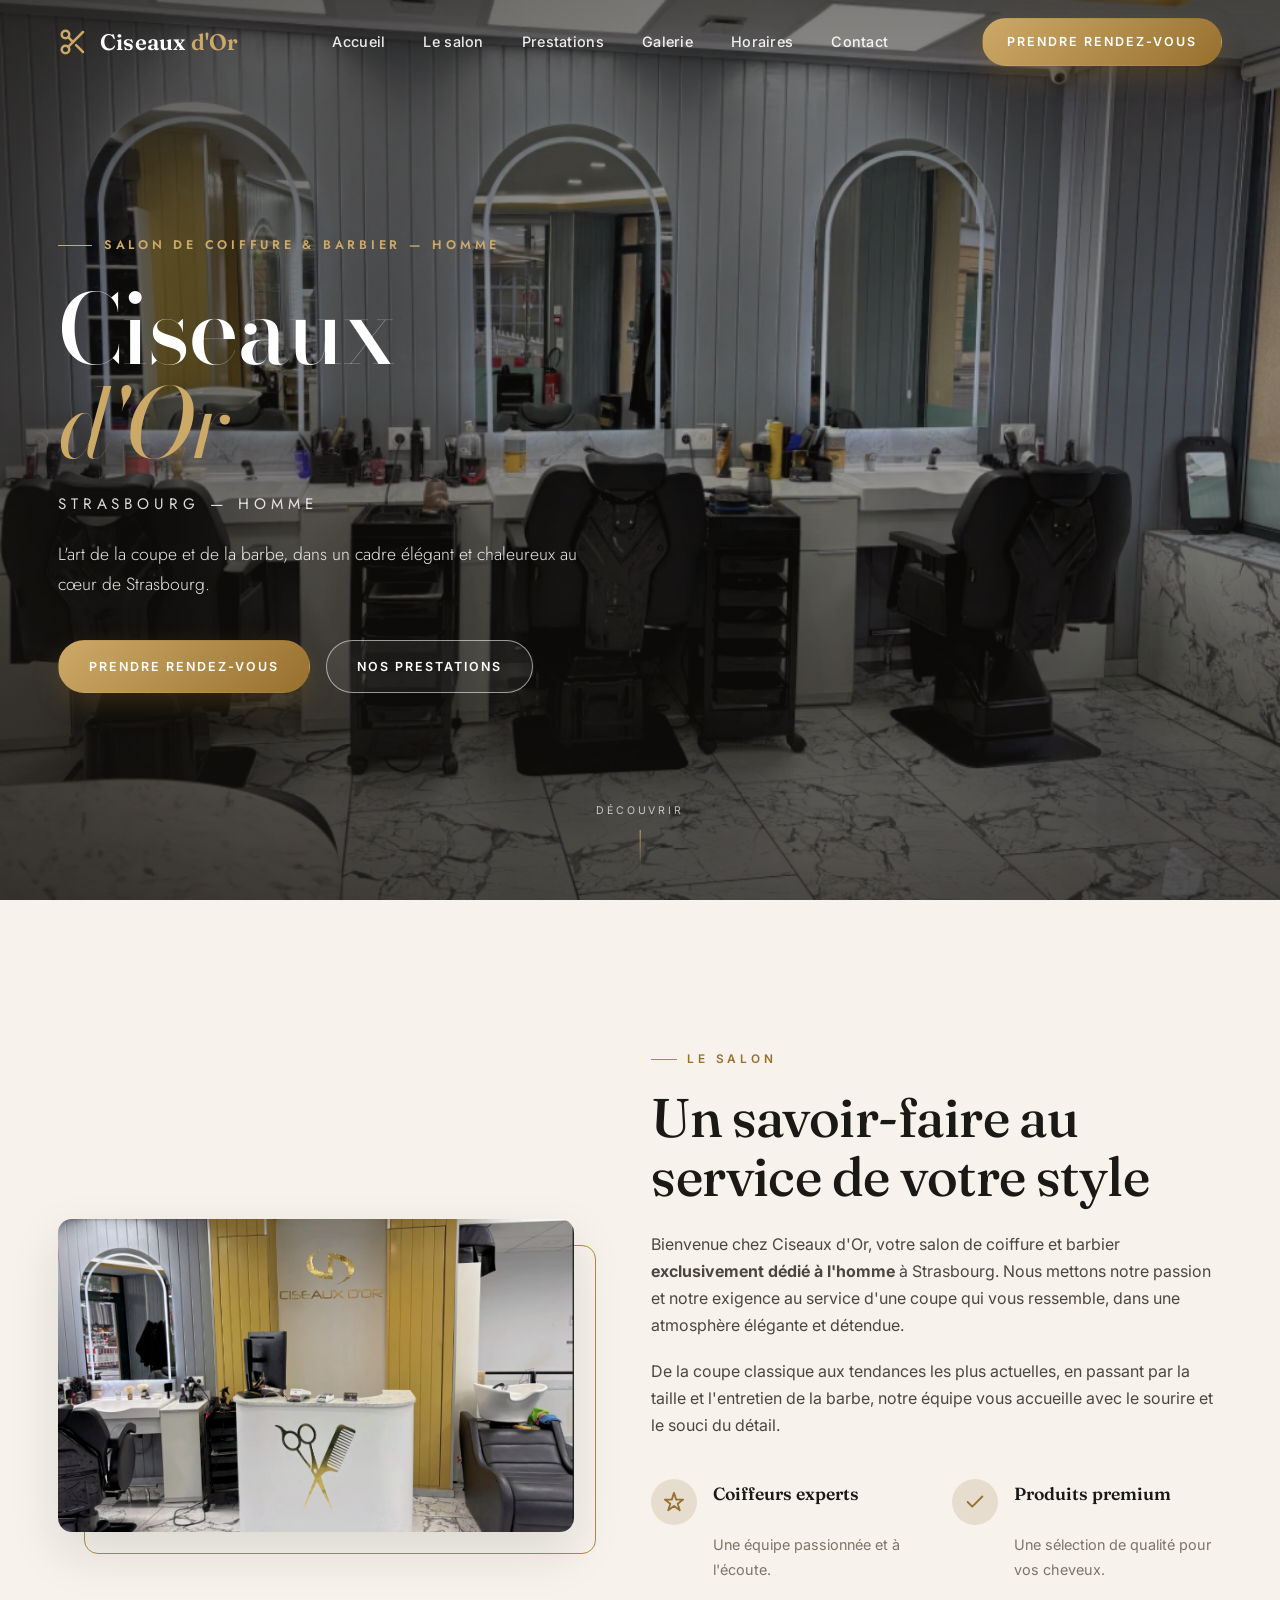
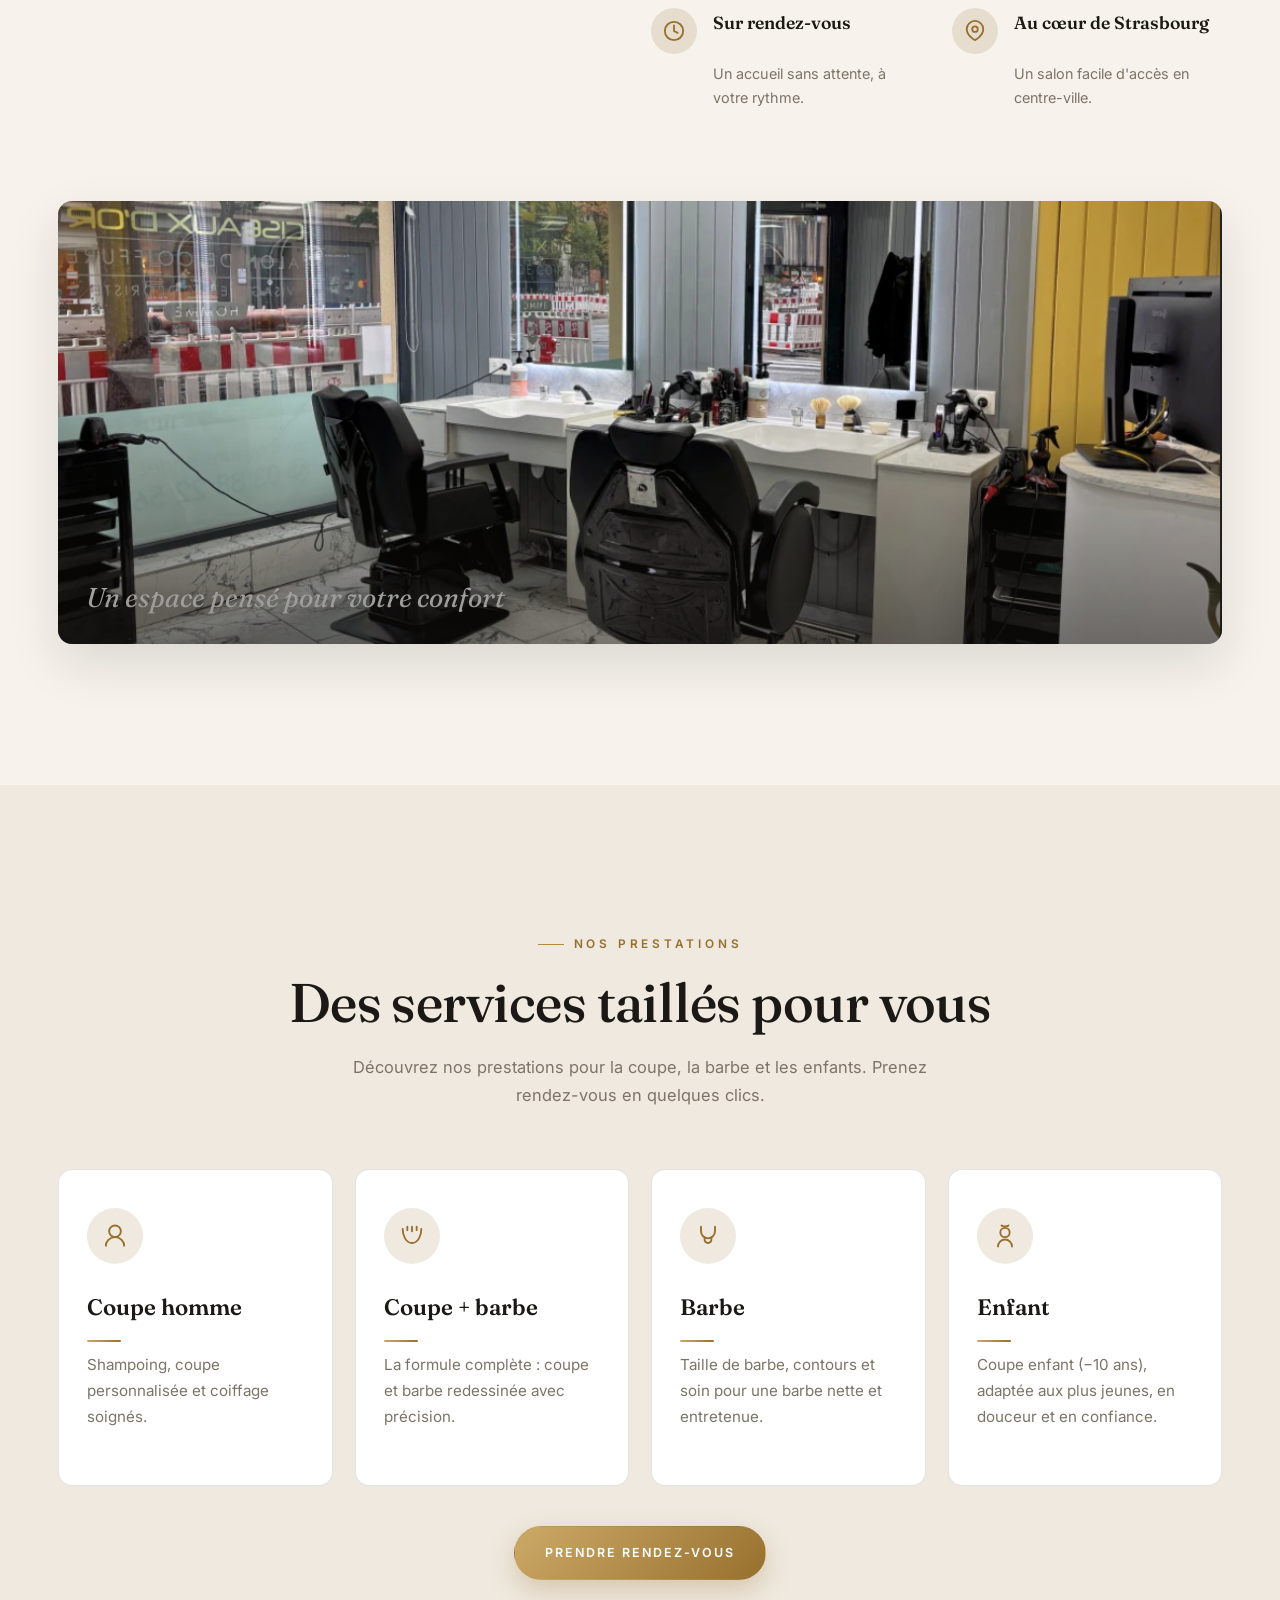
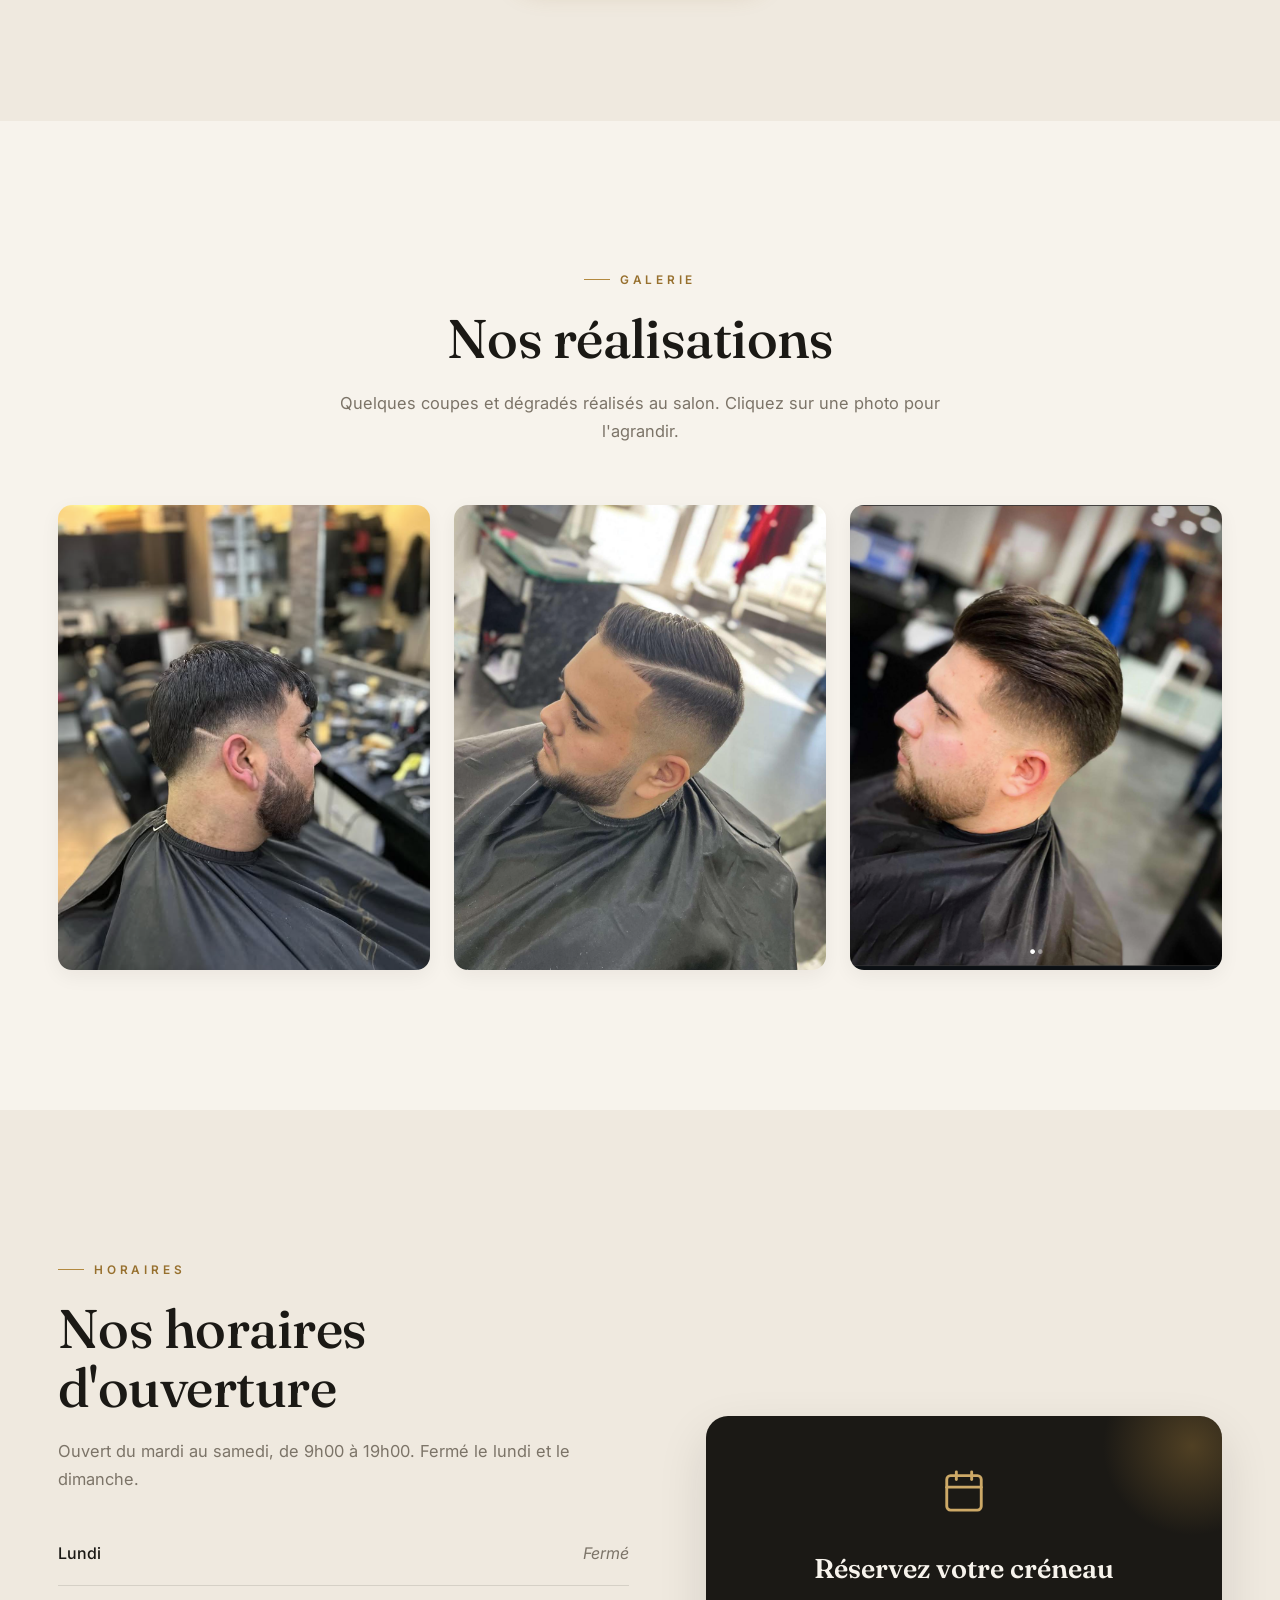
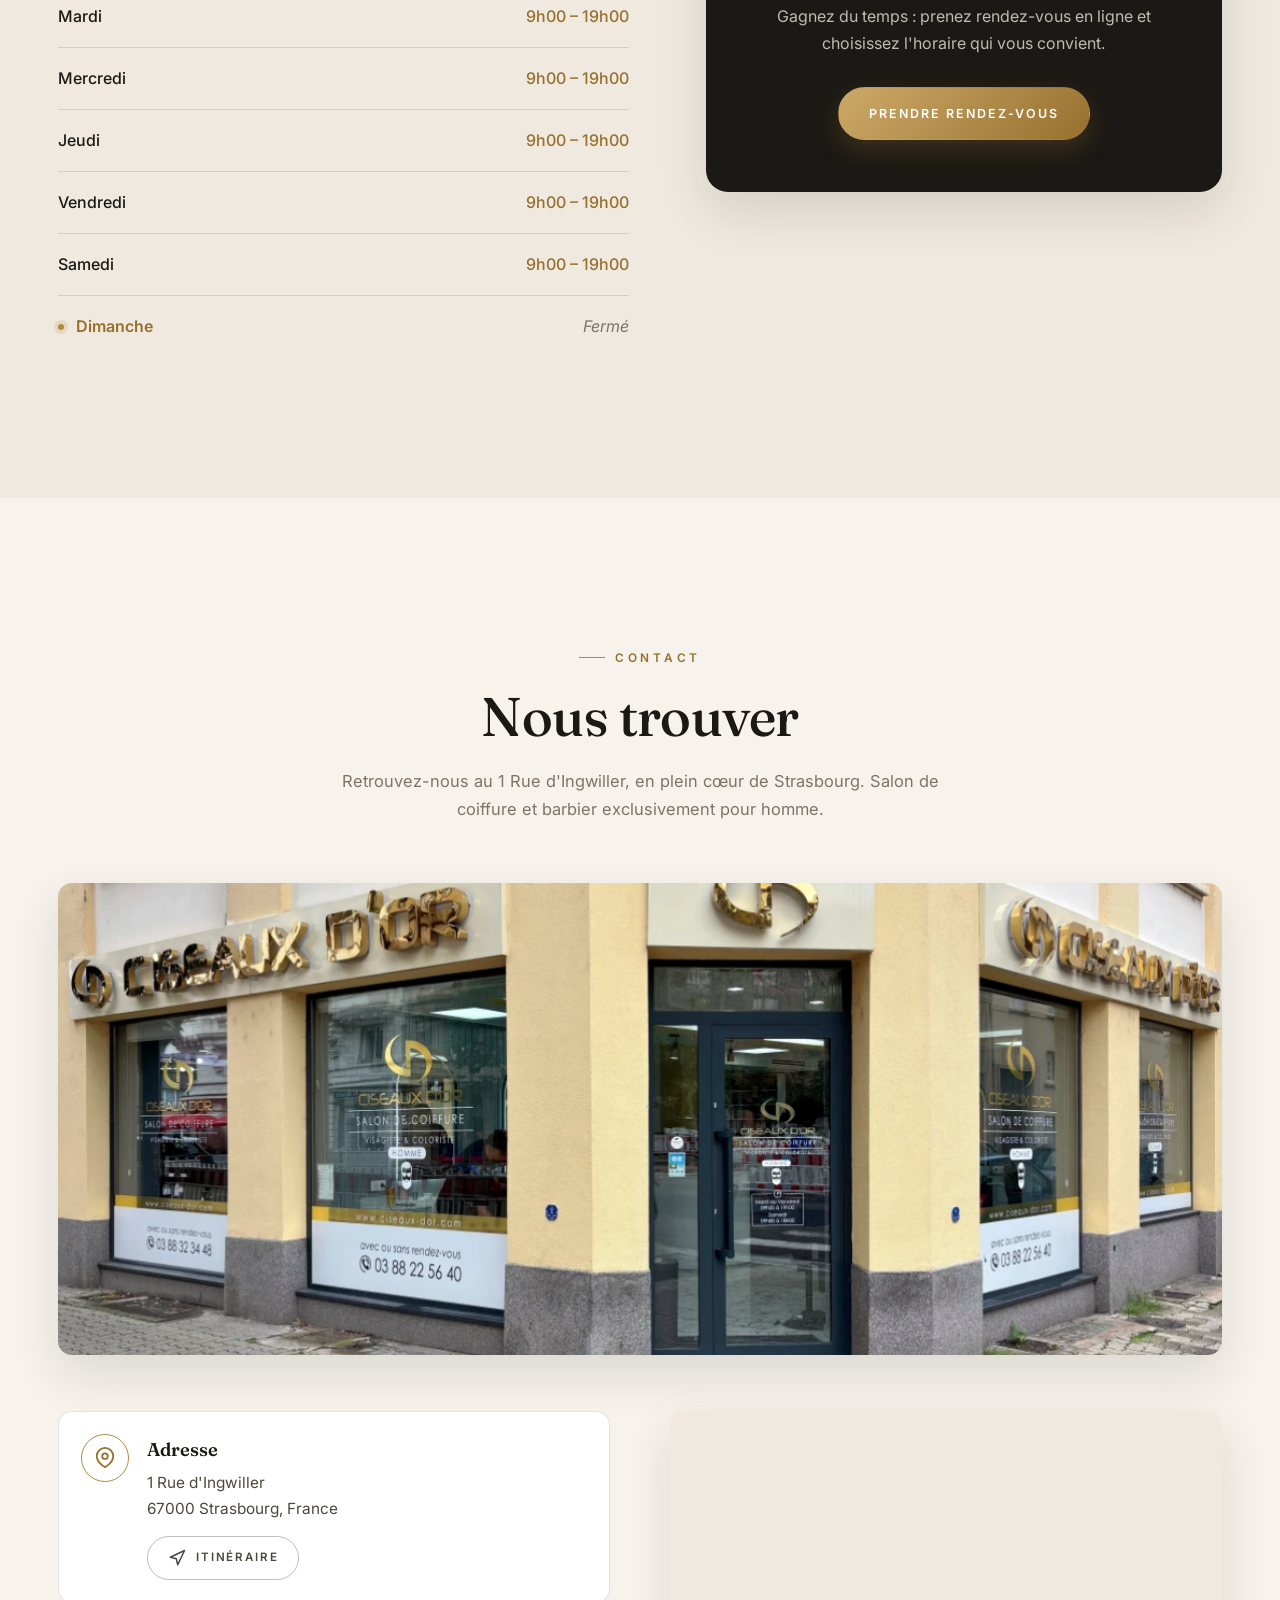
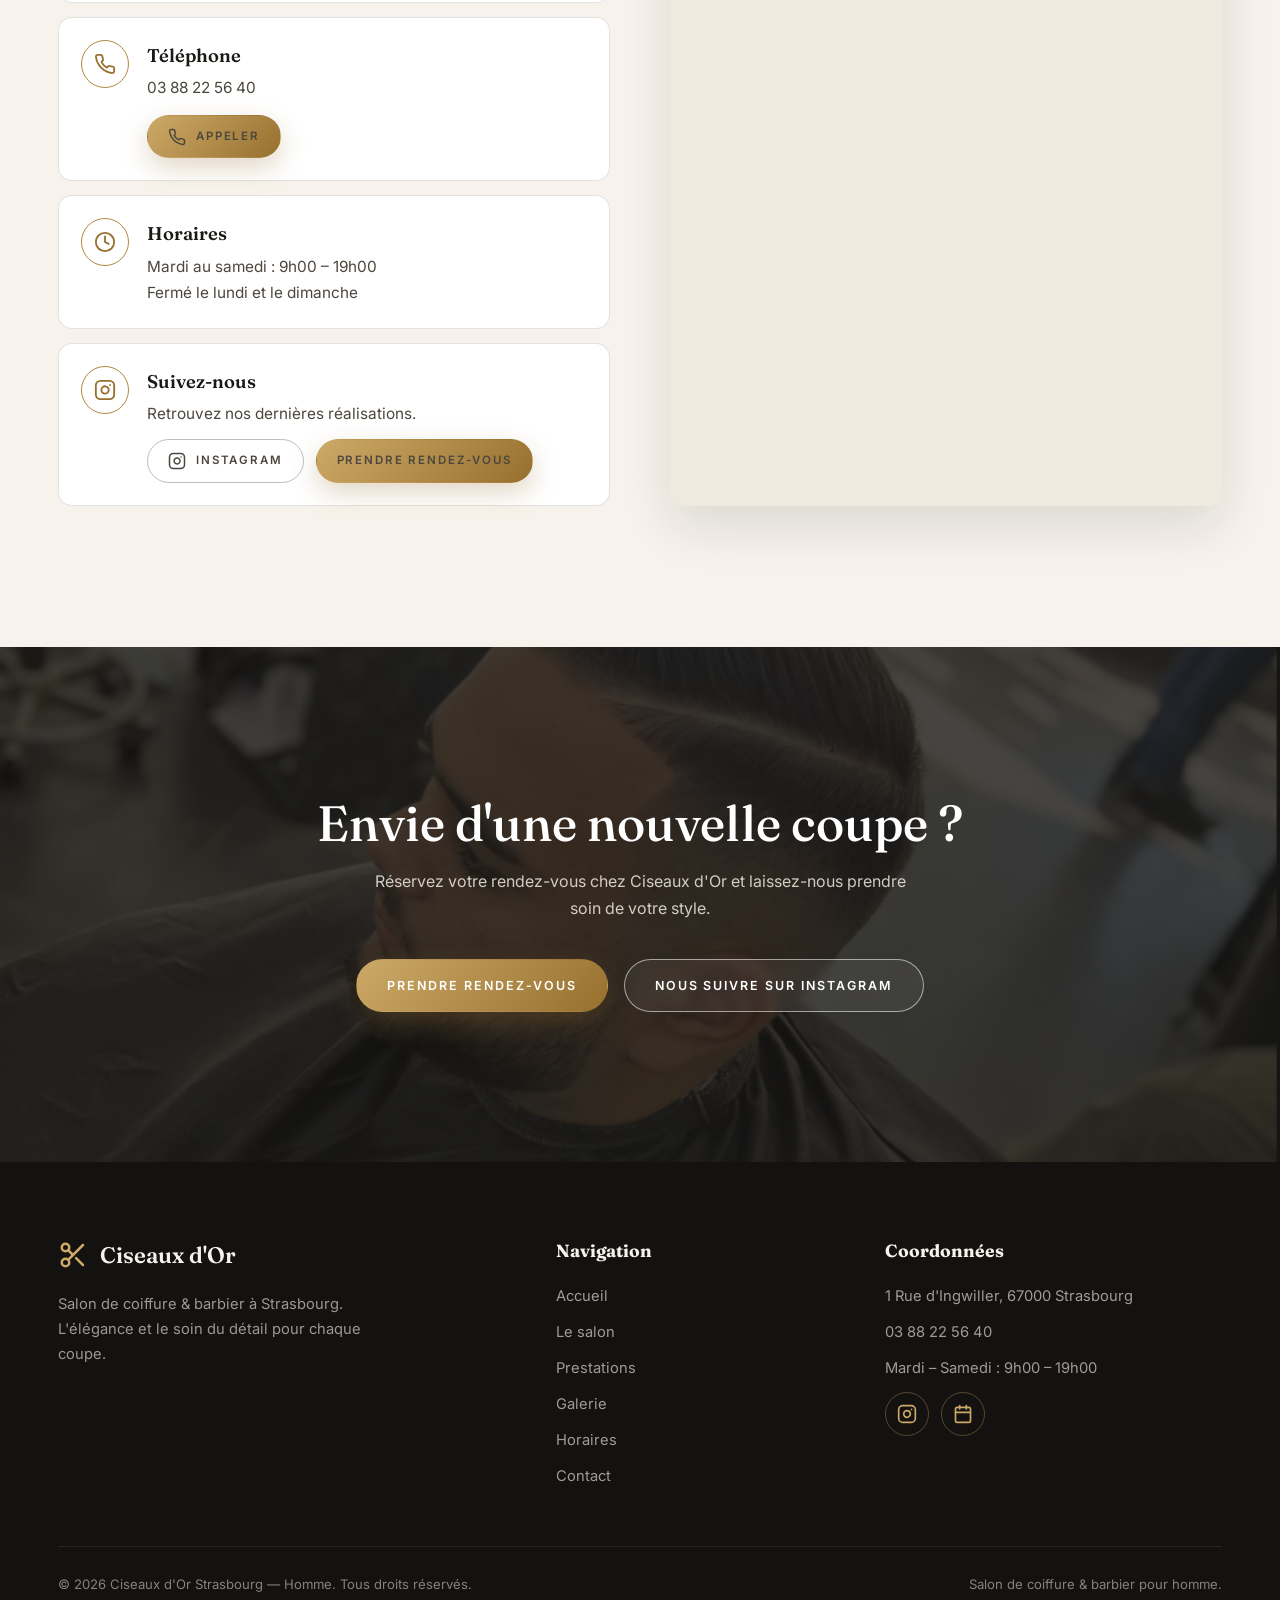
==== index.html @ 7566357c "Hero : nouvelle typographie premium (Bodoni Moda + Jost) Modifie uniquement la typographie de la sec" ====
<!DOCTYPE html>
<html lang="fr">
  <head>
    <meta charset="UTF-8" />
    <meta name="viewport" content="width=device-width, initial-scale=1.0" />
    <title>Ciseaux d'Or Strasbourg — Homme | Salon de coiffure &amp; barbier</title>
    <meta
      name="description"
      content="Ciseaux d'Or Strasbourg — Homme : salon de coiffure et barbier pour homme au 1 Rue d'Ingwiller, 67000 Strasbourg. Coupe homme, coupe + barbe, taille de barbe et coupe enfant. Ouvert du mardi au samedi."
    />

    <!-- Polices Google : Fraunces (titres) + Inter (texte) -->
    <link rel="preconnect" href="https://fonts.googleapis.com" />
    <link rel="preconnect" href="https://fonts.gstatic.com" crossorigin />
    <link
      href="https://fonts.googleapis.com/css2?family=Fraunces:ital,opsz,wght@0,9..144,400;0,9..144,500;0,9..144,600;1,9..144,400;1,9..144,500&family=Inter:wght@300;400;500;600&family=Bodoni+Moda:ital,opsz,wght@0,6..96,500;0,6..96,600;1,6..96,400;1,6..96,500&family=Jost:wght@300;400;500;600&display=swap"
      rel="stylesheet"
    />

    <!-- Feuille de style -->
    <link rel="stylesheet" href="css/style.css" />

    <!-- Favicon (ciseaux) -->
    <link
      rel="icon"
      type="image/svg+xml"
      href="data:image/svg+xml,%3Csvg xmlns='http://www.w3.org/2000/svg' viewBox='0 0 24 24' fill='none' stroke='%23b3893f' stroke-width='2' stroke-linecap='round' stroke-linejoin='round'%3E%3Ccircle cx='6' cy='6' r='3'/%3E%3Ccircle cx='6' cy='18' r='3'/%3E%3Cline x1='20' y1='4' x2='8.12' y2='15.88'/%3E%3Cline x1='14.47' y1='14.48' x2='20' y2='20'/%3E%3Cline x1='8.12' y1='8.12' x2='12' y2='12'/%3E%3C/svg%3E"
    />
  </head>

  <body>
    <!-- =========================================================
         HEADER / NAVIGATION
         ========================================================= -->
    <header class="header" id="header">
      <div class="container header__inner">
        <a href="#accueil" class="nav__logo" aria-label="Ciseaux d'Or - Accueil">
          <svg class="nav__logo-icon" viewBox="0 0 24 24" fill="none" stroke="currentColor" stroke-width="2" stroke-linecap="round" stroke-linejoin="round">
            <circle cx="6" cy="6" r="3" />
            <circle cx="6" cy="18" r="3" />
            <line x1="20" y1="4" x2="8.12" y2="15.88" />
            <line x1="14.47" y1="14.48" x2="20" y2="20" />
            <line x1="8.12" y1="8.12" x2="12" y2="12" />
          </svg>
          <span class="nav__logo-text">Ciseaux <span>d'Or</span></span>
        </a>

        <ul class="nav__menu" id="navMenu">
          <li><a href="#accueil" class="nav__link">Accueil</a></li>
          <li><a href="#presentation" class="nav__link">Le salon</a></li>
          <li><a href="#prestations" class="nav__link">Prestations</a></li>
          <li><a href="#galerie" class="nav__link">Galerie</a></li>
          <li><a href="#horaires" class="nav__link">Horaires</a></li>
          <li><a href="#contact" class="nav__link">Contact</a></li>
          <li class="nav__cta-mobile">
            <a
              href="https://www.planity.com/les-ciseaux-dor-67000-strasbourg"
              target="_blank"
              rel="noopener"
              class="btn btn--gold btn--block"
              >Prendre rendez-vous</a
            >
          </li>
        </ul>

        <div class="nav__actions">
          <a href="https://www.planity.com/les-ciseaux-dor-67000-strasbourg" class="btn btn--gold nav__cta" target="_blank" rel="noopener"
            >Prendre rendez-vous</a
          >
          <button
            class="nav__toggle"
            id="navToggle"
            aria-label="Ouvrir le menu"
            aria-expanded="false"
          >
            <span></span>
            <span></span>
            <span></span>
          </button>
        </div>
      </div>
    </header>

    <!-- =========================================================
         ACCUEIL / HERO
         ========================================================= -->
    <section class="hero" id="accueil">
      <div class="hero__media">
        <img src="images/salon1.png" alt="Intérieur du salon de coiffure Ciseaux d'Or à Strasbourg" />
      </div>
      <div class="hero__overlay"></div>

      <div class="container hero__inner">
        <div class="hero__content">
          <p class="hero__eyebrow">Salon de coiffure &amp; barbier — Homme</p>
          <h1 class="hero__title">
            Ciseaux <span>d'Or</span>
          </h1>
          <p class="hero__location">Strasbourg — Homme</p>
          <p class="hero__tagline">
            L'art de la coupe et de la barbe, dans un cadre élégant et
            chaleureux au cœur de Strasbourg.
          </p>
          <div class="hero__actions">
            <a href="https://www.planity.com/les-ciseaux-dor-67000-strasbourg" class="btn btn--gold" target="_blank" rel="noopener"
              >Prendre rendez-vous</a
            >
            <a href="#prestations" class="btn btn--ghost">Nos prestations</a>
          </div>
        </div>
      </div>

      <a href="#presentation" class="hero__scroll" aria-label="Défiler vers le bas"
        >Découvrir</a
      >
    </section>

    <!-- =========================================================
         LE SALON / PRÉSENTATION
         ========================================================= -->
    <section class="section" id="presentation">
      <div class="container">
        <div class="about__grid">
          <div class="about__media reveal">
            <img
              src="images/accueil.png"
              alt="Accueil du salon Ciseaux d'Or avec le logo doré"
              loading="lazy"
            />
          </div>

          <div class="about__text reveal">
            <span class="eyebrow">Le salon</span>
            <h2 class="title">Un savoir-faire au service de votre style</h2>
            <p>
              Bienvenue chez Ciseaux d'Or, votre salon de coiffure et barbier
              <strong>exclusivement dédié à l'homme</strong> à Strasbourg. Nous
              mettons notre passion et notre exigence au service d'une coupe qui
              vous ressemble, dans une atmosphère élégante et détendue.
            </p>
            <p>
              De la coupe classique aux tendances les plus actuelles, en passant
              par la taille et l'entretien de la barbe, notre équipe vous
              accueille avec le sourire et le souci du détail.
            </p>

            <div class="about__features">
              <div class="about__feature">
                <span class="about__feature-icon">
                  <svg width="22" height="22" viewBox="0 0 24 24" fill="none" stroke="currentColor" stroke-width="2" stroke-linecap="round" stroke-linejoin="round">
                    <path d="M12 2l2.4 7.4H22l-6 4.5 2.3 7.1-6.3-4.6L5.7 21l2.3-7.1-6-4.5h7.6z" />
                  </svg>
                </span>
                <div>
                  <h4>Coiffeurs experts</h4>
                  <p>Une équipe passionnée et à l'écoute.</p>
                </div>
              </div>
              <div class="about__feature">
                <span class="about__feature-icon">
                  <svg width="22" height="22" viewBox="0 0 24 24" fill="none" stroke="currentColor" stroke-width="2" stroke-linecap="round" stroke-linejoin="round">
                    <path d="M20 6L9 17l-5-5" />
                  </svg>
                </span>
                <div>
                  <h4>Produits premium</h4>
                  <p>Une sélection de qualité pour vos cheveux.</p>
                </div>
              </div>
              <div class="about__feature">
                <span class="about__feature-icon">
                  <svg width="22" height="22" viewBox="0 0 24 24" fill="none" stroke="currentColor" stroke-width="2" stroke-linecap="round" stroke-linejoin="round">
                    <circle cx="12" cy="12" r="10" />
                    <polyline points="12 6 12 12 16 14" />
                  </svg>
                </span>
                <div>
                  <h4>Sur rendez-vous</h4>
                  <p>Un accueil sans attente, à votre rythme.</p>
                </div>
              </div>
              <div class="about__feature">
                <span class="about__feature-icon">
                  <svg width="22" height="22" viewBox="0 0 24 24" fill="none" stroke="currentColor" stroke-width="2" stroke-linecap="round" stroke-linejoin="round">
                    <path d="M21 10c0 7-9 12-9 12s-9-5-9-12a9 9 0 0 1 18 0z" />
                    <circle cx="12" cy="10" r="3" />
                  </svg>
                </span>
                <div>
                  <h4>Au cœur de Strasbourg</h4>
                  <p>Un salon facile d'accès en centre-ville.</p>
                </div>
              </div>
            </div>
          </div>
        </div>

        <figure class="about__band reveal">
          <img
            src="images/salon2.png"
            alt="Postes de coiffure et miroirs du salon Ciseaux d'Or"
            loading="lazy"
          />
          <figcaption>Un espace pensé pour votre confort</figcaption>
        </figure>
      </div>
    </section>

    <!-- =========================================================
         PRESTATIONS
         ========================================================= -->
    <section class="section section--tint" id="prestations">
      <div class="container">
        <div class="head head--center reveal">
          <span class="eyebrow">Nos prestations</span>
          <h2 class="title">Des services taillés pour vous</h2>
          <p class="intro">
            Découvrez nos prestations pour la coupe, la barbe et les enfants.
            Prenez rendez-vous en quelques clics.
          </p>
        </div>

        <div class="services__grid">
          <!-- Coupe homme -->
          <article class="service-card reveal">
            <svg class="service-card__icon" viewBox="0 0 24 24" fill="none" stroke="currentColor" stroke-width="1.6" stroke-linecap="round" stroke-linejoin="round">
              <circle cx="12" cy="8" r="5" />
              <path d="M20 21a8 8 0 0 0-16 0" />
            </svg>
            <h3 class="service-card__title">Coupe homme</h3>
            <p class="service-card__desc">
              Shampoing, coupe personnalisée et coiffage soignés.
            </p>
          </article>

          <!-- Coupe + barbe -->
          <article class="service-card reveal">
            <svg class="service-card__icon" viewBox="0 0 24 24" fill="none" stroke="currentColor" stroke-width="1.6" stroke-linecap="round" stroke-linejoin="round">
              <path d="M4 6c0 6 3 12 8 12s8-6 8-12" />
              <path d="M8 4v3M16 4v3M12 4v4" />
            </svg>
            <h3 class="service-card__title">Coupe + barbe</h3>
            <p class="service-card__desc">
              La formule complète : coupe et barbe redessinée avec précision.
            </p>
          </article>

          <!-- Barbe -->
          <article class="service-card reveal">
            <svg class="service-card__icon" viewBox="0 0 24 24" fill="none" stroke="currentColor" stroke-width="1.6" stroke-linecap="round" stroke-linejoin="round">
              <path d="M6 4v4a6 6 0 0 0 12 0V4" />
              <path d="M9 14c0 2 1 4 3 4s3-2 3-4" />
            </svg>
            <h3 class="service-card__title">Barbe</h3>
            <p class="service-card__desc">
              Taille de barbe, contours et soin pour une barbe nette et
              entretenue.
            </p>
          </article>

          <!-- Enfant -->
          <article class="service-card reveal">
            <svg class="service-card__icon" viewBox="0 0 24 24" fill="none" stroke="currentColor" stroke-width="1.6" stroke-linecap="round" stroke-linejoin="round">
              <circle cx="12" cy="9" r="4" />
              <path d="M6 21a6 6 0 0 1 12 0" />
              <path d="M9 3c1 1 5 1 6 0" />
            </svg>
            <h3 class="service-card__title">Enfant</h3>
            <p class="service-card__desc">
              Coupe enfant (&minus;10 ans), adaptée aux plus jeunes, en douceur
              et en confiance.
            </p>
          </article>
        </div>

        <div class="services__cta reveal">
          <a href="https://www.planity.com/les-ciseaux-dor-67000-strasbourg" class="btn btn--gold" target="_blank" rel="noopener"
            >Prendre rendez-vous</a
          >
        </div>
      </div>
    </section>

    <!-- =========================================================
         GALERIE
         ========================================================= -->
    <section class="section" id="galerie">
      <div class="container">
        <div class="head head--center reveal">
          <span class="eyebrow">Galerie</span>
          <h2 class="title">Nos réalisations</h2>
          <p class="intro">
            Quelques coupes et dégradés réalisés au salon. Cliquez sur une photo
            pour l'agrandir.
          </p>
        </div>

        <div class="gallery__grid reveal">
          <figure class="gallery__item">
            <img
              src="images/coupe-1.png"
              alt="Dégradé et coupe homme réalisés au salon Ciseaux d'Or"
              loading="lazy"
            />
            <span class="gallery__zoom">
              <svg width="22" height="22" viewBox="0 0 24 24" fill="none" stroke="currentColor" stroke-width="2" stroke-linecap="round" stroke-linejoin="round"><circle cx="11" cy="11" r="8"/><path d="M21 21l-4.3-4.3"/><line x1="11" y1="8" x2="11" y2="14"/><line x1="8" y1="11" x2="14" y2="11"/></svg>
            </span>
          </figure>
          <figure class="gallery__item">
            <img
              src="images/coupe-2.png"
              alt="Coupe homme avec dégradé et raie sur le côté — Ciseaux d'Or"
              loading="lazy"
            />
            <span class="gallery__zoom">
              <svg width="22" height="22" viewBox="0 0 24 24" fill="none" stroke="currentColor" stroke-width="2" stroke-linecap="round" stroke-linejoin="round"><circle cx="11" cy="11" r="8"/><path d="M21 21l-4.3-4.3"/><line x1="11" y1="8" x2="11" y2="14"/><line x1="8" y1="11" x2="14" y2="11"/></svg>
            </span>
          </figure>
          <figure class="gallery__item">
            <img
              src="images/coupe-3.png"
              alt="Coupe homme dégradée avec barbe soignée — Ciseaux d'Or"
              loading="lazy"
            />
            <span class="gallery__zoom">
              <svg width="22" height="22" viewBox="0 0 24 24" fill="none" stroke="currentColor" stroke-width="2" stroke-linecap="round" stroke-linejoin="round"><circle cx="11" cy="11" r="8"/><path d="M21 21l-4.3-4.3"/><line x1="11" y1="8" x2="11" y2="14"/><line x1="8" y1="11" x2="14" y2="11"/></svg>
            </span>
          </figure>
        </div>
      </div>
    </section>

    <!-- =========================================================
         HORAIRES
         ========================================================= -->
    <section class="section section--tint" id="horaires">
      <div class="container">
        <div class="hours__grid">
          <div class="reveal">
            <span class="eyebrow">Horaires</span>
            <h2 class="title">Nos horaires d'ouverture</h2>
            <p class="intro" style="margin-bottom: 30px">
              Ouvert du mardi au samedi, de 9h00 à 19h00. Fermé le lundi et le
              dimanche.
            </p>

            <div class="hours__list" id="hoursList">
              <div class="hours__row" data-day="1">
                <span class="hours__day">Lundi</span>
                <span class="hours__time hours__time--closed">Fermé</span>
              </div>
              <div class="hours__row" data-day="2">
                <span class="hours__day">Mardi</span>
                <span class="hours__time">9h00 – 19h00</span>
              </div>
              <div class="hours__row" data-day="3">
                <span class="hours__day">Mercredi</span>
                <span class="hours__time">9h00 – 19h00</span>
              </div>
              <div class="hours__row" data-day="4">
                <span class="hours__day">Jeudi</span>
                <span class="hours__time">9h00 – 19h00</span>
              </div>
              <div class="hours__row" data-day="5">
                <span class="hours__day">Vendredi</span>
                <span class="hours__time">9h00 – 19h00</span>
              </div>
              <div class="hours__row" data-day="6">
                <span class="hours__day">Samedi</span>
                <span class="hours__time">9h00 – 19h00</span>
              </div>
              <div class="hours__row" data-day="0">
                <span class="hours__day">Dimanche</span>
                <span class="hours__time hours__time--closed">Fermé</span>
              </div>
            </div>
          </div>

          <div class="hours__card reveal">
            <svg class="hours__card-icon" width="46" height="46" viewBox="0 0 24 24" fill="none" stroke="currentColor" stroke-width="1.5" stroke-linecap="round" stroke-linejoin="round">
              <rect x="3" y="4" width="18" height="18" rx="2" />
              <line x1="16" y1="2" x2="16" y2="6" />
              <line x1="8" y1="2" x2="8" y2="6" />
              <line x1="3" y1="10" x2="21" y2="10" />
            </svg>
            <h3>Réservez votre créneau</h3>
            <p>
              Gagnez du temps : prenez rendez-vous en ligne et choisissez
              l'horaire qui vous convient.
            </p>
            <a href="https://www.planity.com/les-ciseaux-dor-67000-strasbourg" class="btn btn--gold" target="_blank" rel="noopener"
              >Prendre rendez-vous</a
            >
          </div>
        </div>
      </div>
    </section>

    <!-- =========================================================
         CONTACT / ADRESSE
         ========================================================= -->
    <section class="section" id="contact">
      <div class="container">
        <div class="head head--center reveal">
          <span class="eyebrow">Contact</span>
          <h2 class="title">Nous trouver</h2>
          <p class="intro">
            Retrouvez-nous au 1 Rue d'Ingwiller, en plein cœur de Strasbourg.
            Salon de coiffure et barbier exclusivement pour homme.
          </p>
        </div>

        <figure class="contact__facade reveal">
          <img
            src="images/facade.png"
            alt="Façade extérieure du salon Ciseaux d'Or, 1 Rue d'Ingwiller à Strasbourg"
            loading="lazy"
          />
        </figure>

        <div class="contact__grid">
          <div class="contact__info reveal">
            <!-- Adresse -->
            <div class="contact__item">
              <span class="contact__item-icon">
                <svg width="22" height="22" viewBox="0 0 24 24" fill="none" stroke="currentColor" stroke-width="2" stroke-linecap="round" stroke-linejoin="round"><path d="M21 10c0 7-9 12-9 12s-9-5-9-12a9 9 0 0 1 18 0z"/><circle cx="12" cy="10" r="3"/></svg>
              </span>
              <div>
                <h4>Adresse</h4>
                <p>1 Rue d'Ingwiller<br />67000 Strasbourg, France</p>
                <div class="contact__socials" style="margin-top: 14px">
                  <a
                    href="https://www.google.com/maps/dir/?api=1&destination=1%20Rue%20d'Ingwiller%2C%2067000%20Strasbourg"
                    class="btn btn--outline"
                    target="_blank"
                    rel="noopener"
                  >
                    <svg width="18" height="18" viewBox="0 0 24 24" fill="none" stroke="currentColor" stroke-width="2" stroke-linecap="round" stroke-linejoin="round"><polygon points="3 11 22 2 13 21 11 13 3 11"/></svg>
                    Itinéraire
                  </a>
                </div>
              </div>
            </div>

            <!-- Téléphone -->
            <div class="contact__item">
              <span class="contact__item-icon">
                <svg width="22" height="22" viewBox="0 0 24 24" fill="none" stroke="currentColor" stroke-width="2" stroke-linecap="round" stroke-linejoin="round"><path d="M22 16.92v3a2 2 0 0 1-2.18 2 19.79 19.79 0 0 1-8.63-3.07 19.5 19.5 0 0 1-6-6 19.79 19.79 0 0 1-3.07-8.67A2 2 0 0 1 4.11 2h3a2 2 0 0 1 2 1.72c.13.96.36 1.9.7 2.81a2 2 0 0 1-.45 2.11L8.09 9.91a16 16 0 0 0 6 6l1.27-1.27a2 2 0 0 1 2.11-.45c.9.34 1.85.57 2.81.7A2 2 0 0 1 22 16.92z"/></svg>
              </span>
              <div>
                <h4>Téléphone</h4>
                <p><a href="tel:+33388225640">03 88 22 56 40</a></p>
                <div class="contact__socials" style="margin-top: 14px">
                  <a href="tel:+33388225640" class="btn btn--gold">
                    <svg width="18" height="18" viewBox="0 0 24 24" fill="none" stroke="currentColor" stroke-width="2" stroke-linecap="round" stroke-linejoin="round"><path d="M22 16.92v3a2 2 0 0 1-2.18 2 19.79 19.79 0 0 1-8.63-3.07 19.5 19.5 0 0 1-6-6 19.79 19.79 0 0 1-3.07-8.67A2 2 0 0 1 4.11 2h3a2 2 0 0 1 2 1.72c.13.96.36 1.9.7 2.81a2 2 0 0 1-.45 2.11L8.09 9.91a16 16 0 0 0 6 6l1.27-1.27a2 2 0 0 1 2.11-.45c.9.34 1.85.57 2.81.7A2 2 0 0 1 22 16.92z"/></svg>
                    Appeler
                  </a>
                </div>
              </div>
            </div>

            <!-- Horaires (rappel) -->
            <div class="contact__item">
              <span class="contact__item-icon">
                <svg width="22" height="22" viewBox="0 0 24 24" fill="none" stroke="currentColor" stroke-width="2" stroke-linecap="round" stroke-linejoin="round"><circle cx="12" cy="12" r="10"/><polyline points="12 6 12 12 16 14"/></svg>
              </span>
              <div>
                <h4>Horaires</h4>
                <p>Mardi au samedi : 9h00 – 19h00<br />Fermé le lundi et le dimanche</p>
              </div>
            </div>

            <!-- Réseaux sociaux -->
            <div class="contact__item">
              <span class="contact__item-icon">
                <svg width="22" height="22" viewBox="0 0 24 24" fill="none" stroke="currentColor" stroke-width="2" stroke-linecap="round" stroke-linejoin="round"><rect x="2" y="2" width="20" height="20" rx="5"/><path d="M16 11.37A4 4 0 1 1 12.63 8 4 4 0 0 1 16 11.37z"/><line x1="17.5" y1="6.5" x2="17.51" y2="6.5"/></svg>
              </span>
              <div>
                <h4>Suivez-nous</h4>
                <p style="margin-bottom: 12px">Retrouvez nos dernières réalisations.</p>
                <div class="contact__socials">
                  <a
                    href="https://www.instagram.com/ciseaux.d0r/"
                    class="btn btn--outline"
                    target="_blank"
                    rel="noopener"
                  >
                    <svg width="18" height="18" viewBox="0 0 24 24" fill="none" stroke="currentColor" stroke-width="2" stroke-linecap="round" stroke-linejoin="round"><rect x="2" y="2" width="20" height="20" rx="5"/><path d="M16 11.37A4 4 0 1 1 12.63 8 4 4 0 0 1 16 11.37z"/><line x1="17.5" y1="6.5" x2="17.51" y2="6.5"/></svg>
                    Instagram
                  </a>
                  <a href="https://www.planity.com/les-ciseaux-dor-67000-strasbourg" class="btn btn--gold" target="_blank" rel="noopener"
                    >Prendre rendez-vous</a
                  >
                </div>
              </div>
            </div>
          </div>

          <!-- Carte -->
          <div class="contact__map reveal">
            <iframe
              title="Localisation de Ciseaux d'Or — 1 Rue d'Ingwiller, 67000 Strasbourg"
              src="https://maps.google.com/maps?q=1%20Rue%20d'Ingwiller%2C%2067000%20Strasbourg&z=16&output=embed"
              loading="lazy"
              referrerpolicy="no-referrer-when-downgrade"
              allowfullscreen
            ></iframe>
          </div>
        </div>
      </div>
    </section>

    <!-- =========================================================
         BANDEAU CTA
         ========================================================= -->
    <section class="cta">
      <div class="cta__media">
        <img src="images/coupe-2.png" alt="Coupe réalisée au salon Ciseaux d'Or" loading="lazy" />
      </div>
      <div class="container reveal">
        <h2>Envie d'une nouvelle coupe ?</h2>
        <p>
          Réservez votre rendez-vous chez Ciseaux d'Or et laissez-nous prendre
          soin de votre style.
        </p>
        <div class="cta__actions">
          <a href="https://www.planity.com/les-ciseaux-dor-67000-strasbourg" class="btn btn--gold" target="_blank" rel="noopener"
            >Prendre rendez-vous</a
          >
          <a
            href="https://www.instagram.com/ciseaux.d0r/"
            class="btn btn--ghost"
            target="_blank"
            rel="noopener"
            >Nous suivre sur Instagram</a
          >
        </div>
      </div>
    </section>

    <!-- =========================================================
         FOOTER
         ========================================================= -->
    <footer class="footer">
      <div class="container">
        <div class="footer__grid">
          <div class="footer__brand">
            <div class="footer__brand-logo">
              <svg viewBox="0 0 24 24" fill="none" stroke="currentColor" stroke-width="2" stroke-linecap="round" stroke-linejoin="round">
                <circle cx="6" cy="6" r="3" />
                <circle cx="6" cy="18" r="3" />
                <line x1="20" y1="4" x2="8.12" y2="15.88" />
                <line x1="14.47" y1="14.48" x2="20" y2="20" />
                <line x1="8.12" y1="8.12" x2="12" y2="12" />
              </svg>
              <span>Ciseaux d'Or</span>
            </div>
            <p>
              Salon de coiffure &amp; barbier à Strasbourg. L'élégance et le
              soin du détail pour chaque coupe.
            </p>
          </div>

          <div class="footer__col">
            <h4>Navigation</h4>
            <ul>
              <li><a href="#accueil">Accueil</a></li>
              <li><a href="#presentation">Le salon</a></li>
              <li><a href="#prestations">Prestations</a></li>
              <li><a href="#galerie">Galerie</a></li>
              <li><a href="#horaires">Horaires</a></li>
              <li><a href="#contact">Contact</a></li>
            </ul>
          </div>

          <div class="footer__col">
            <h4>Coordonnées</h4>
            <ul>
              <li>1 Rue d'Ingwiller, 67000 Strasbourg</li>
              <li><a href="tel:+33388225640">03 88 22 56 40</a></li>
              <li>Mardi – Samedi : 9h00 – 19h00</li>
            </ul>
            <div class="footer__socials">
              <a href="https://www.instagram.com/ciseaux.d0r/" class="social-btn" target="_blank" rel="noopener" aria-label="Instagram">
                <svg width="20" height="20" viewBox="0 0 24 24" fill="none" stroke="currentColor" stroke-width="2" stroke-linecap="round" stroke-linejoin="round"><rect x="2" y="2" width="20" height="20" rx="5"/><path d="M16 11.37A4 4 0 1 1 12.63 8 4 4 0 0 1 16 11.37z"/><line x1="17.5" y1="6.5" x2="17.51" y2="6.5"/></svg>
              </a>
              <a href="https://www.planity.com/les-ciseaux-dor-67000-strasbourg" class="social-btn" aria-label="Prendre rendez-vous" target="_blank" rel="noopener">
                <svg width="20" height="20" viewBox="0 0 24 24" fill="none" stroke="currentColor" stroke-width="2" stroke-linecap="round" stroke-linejoin="round"><rect x="3" y="4" width="18" height="18" rx="2"/><line x1="16" y1="2" x2="16" y2="6"/><line x1="8" y1="2" x2="8" y2="6"/><line x1="3" y1="10" x2="21" y2="10"/></svg>
              </a>
            </div>
          </div>
        </div>

        <div class="footer__bottom">
          <p>&copy; <span id="year">2026</span> Ciseaux d'Or Strasbourg — Homme. Tous droits réservés.</p>
          <p>Salon de coiffure &amp; barbier pour homme.</p>
        </div>
      </div>
    </footer>

    <!-- Lightbox galerie -->
    <div class="lightbox" id="lightbox">
      <button class="lightbox__close" id="lightboxClose" aria-label="Fermer">&times;</button>
      <img src="" alt="Image agrandie" id="lightboxImg" />
    </div>

    <!-- Script -->
    <script src="js/main.js"></script>
  </body>
</html>
---- css/style.css ----
/* =========================================================
   Ciseaux d'Or — Salon de coiffure & barbier (Strasbourg)
   Design premium & contemporain
   Palette : blanc cassé, beige, gris clair, noir doux, or
   ========================================================= */

/* ---------- Variables ---------- */
:root {
  /* Couleurs */
  --cream: #f7f3ec;
  --cream-2: #efe9df;
  --beige: #e6ddce;
  --sand: #d9cdb8;
  --ink: #1b1915;
  --ink-soft: #26231d;
  --muted: #7c7468;
  --line: rgba(27, 25, 21, 0.12);
  --gold: #b3893f;
  --gold-soft: #cda967;
  --gold-deep: #97702e;
  --white: #ffffff;

  /* Typographie */
  --font-display: "Fraunces", Georgia, "Times New Roman", serif;
  --font-body: "Inter", "Segoe UI", system-ui, sans-serif;

  /* Structure */
  --maxw: 1220px;
  --radius: 14px;
  --radius-sm: 10px;
  --radius-lg: 22px;
  --ease: cubic-bezier(0.22, 1, 0.36, 1);
  --shadow-sm: 0 6px 20px rgba(27, 25, 21, 0.06);
  --shadow: 0 20px 50px rgba(27, 25, 21, 0.12);
  --shadow-lg: 0 40px 90px rgba(27, 25, 21, 0.18);
}

/* ---------- Reset ---------- */
*,
*::before,
*::after {
  box-sizing: border-box;
  margin: 0;
  padding: 0;
}

html {
  scroll-behavior: smooth;
  scroll-padding-top: 90px;
  -webkit-text-size-adjust: 100%;
}

body {
  font-family: var(--font-body);
  color: var(--ink);
  background-color: var(--cream);
  line-height: 1.7;
  font-weight: 400;
  -webkit-font-smoothing: antialiased;
  overflow-x: hidden;
}

img {
  max-width: 100%;
  display: block;
}

a {
  text-decoration: none;
  color: inherit;
}

ul {
  list-style: none;
}

::selection {
  background: var(--gold-soft);
  color: var(--ink);
}

/* ---------- Utilitaires ---------- */
.container {
  width: 100%;
  max-width: var(--maxw);
  margin: 0 auto;
  padding: 0 28px;
}

.section {
  padding: clamp(84px, 11vw, 150px) 0;
  position: relative;
}

.section--tint {
  background-color: var(--cream-2);
}

.section--ink {
  background-color: var(--ink);
  color: var(--cream);
}

.eyebrow {
  display: inline-flex;
  align-items: center;
  gap: 10px;
  font-family: var(--font-body);
  font-size: 0.74rem;
  font-weight: 600;
  letter-spacing: 0.32em;
  text-transform: uppercase;
  color: var(--gold-deep);
  margin-bottom: 20px;
}

.eyebrow::before {
  content: "";
  width: 26px;
  height: 1px;
  background: var(--gold);
}

.section--ink .eyebrow {
  color: var(--gold-soft);
}

.title {
  font-family: var(--font-display);
  font-optical-sizing: auto;
  font-weight: 500;
  font-size: clamp(2.1rem, 4.4vw, 3.4rem);
  line-height: 1.08;
  letter-spacing: -0.01em;
}

.intro {
  max-width: 620px;
  color: var(--muted);
  font-size: 1.03rem;
  margin-top: 20px;
}

.section--ink .intro {
  color: rgba(246, 241, 231, 0.72);
}

.head {
  margin-bottom: 60px;
}

.head--center {
  text-align: center;
}

.head--center .intro {
  margin-left: auto;
  margin-right: auto;
}

/* ---------- Boutons ---------- */
.btn {
  --btn-fg: var(--ink);
  position: relative;
  display: inline-flex;
  align-items: center;
  justify-content: center;
  gap: 10px;
  padding: 15px 30px;
  font-family: var(--font-body);
  font-size: 0.78rem;
  font-weight: 600;
  letter-spacing: 0.16em;
  text-transform: uppercase;
  color: var(--btn-fg);
  cursor: pointer;
  border: 1px solid transparent;
  border-radius: 999px;
  overflow: hidden;
  transition: transform 0.4s var(--ease), box-shadow 0.4s var(--ease),
    background 0.4s var(--ease), color 0.4s var(--ease), border-color 0.4s var(--ease);
  white-space: nowrap;
}

.btn svg {
  position: relative;
  z-index: 1;
}

.btn span,
.btn {
  z-index: 1;
}

/* Or : dégradé + effet de brillance au survol */
.btn--gold {
  background-image: linear-gradient(135deg, var(--gold-soft), var(--gold-deep));
  color: #fff;
  box-shadow: 0 10px 26px rgba(151, 112, 46, 0.28);
}

.btn--gold::after {
  content: "";
  position: absolute;
  inset: 0;
  background: linear-gradient(
    120deg,
    transparent 20%,
    rgba(255, 255, 255, 0.35) 50%,
    transparent 80%
  );
  transform: translateX(-120%);
  transition: transform 0.6s var(--ease);
}

.btn--gold:hover {
  transform: translateY(-3px);
  box-shadow: 0 18px 40px rgba(151, 112, 46, 0.38);
}

.btn--gold:hover::after {
  transform: translateX(120%);
}

/* Contour sombre (fond clair) */
.btn--outline {
  background: transparent;
  border-color: rgba(27, 25, 21, 0.28);
  color: var(--ink);
}

.btn--outline:hover {
  background: var(--ink);
  border-color: var(--ink);
  color: var(--cream);
  transform: translateY(-3px);
}

/* Contour clair (fond sombre / photo) */
.btn--ghost {
  background: rgba(255, 255, 255, 0.06);
  border-color: rgba(255, 255, 255, 0.55);
  color: #fff;
  backdrop-filter: blur(4px);
}

.btn--ghost:hover {
  background: #fff;
  border-color: #fff;
  color: var(--ink);
  transform: translateY(-3px);
}

.btn--block {
  width: 100%;
}

/* =========================================================
   HEADER / NAVIGATION
   ========================================================= */
.header {
  position: fixed;
  inset: 0 0 auto 0;
  z-index: 1000;
  transition: background 0.4s var(--ease), box-shadow 0.4s var(--ease),
    border-color 0.4s var(--ease);
  border-bottom: 1px solid transparent;
}

.header__inner {
  display: flex;
  align-items: center;
  justify-content: space-between;
  height: 84px;
}

.header--scrolled {
  background: rgba(247, 243, 236, 0.9);
  backdrop-filter: blur(14px);
  box-shadow: var(--shadow-sm);
  border-bottom-color: var(--line);
}

.nav__logo {
  display: flex;
  align-items: center;
  gap: 12px;
  color: #fff;
  transition: color 0.4s var(--ease);
}

.header--scrolled .nav__logo {
  color: var(--ink);
}

.nav__logo-icon {
  width: 30px;
  height: 30px;
  color: var(--gold-soft);
  flex-shrink: 0;
}

.header--scrolled .nav__logo-icon {
  color: var(--gold);
}

.nav__logo-text {
  font-family: var(--font-display);
  font-size: 1.4rem;
  font-weight: 600;
  letter-spacing: 0.01em;
  white-space: nowrap;
}

.nav__logo-text span {
  color: var(--gold-soft);
}

.header--scrolled .nav__logo-text span {
  color: var(--gold);
}

.nav__menu {
  display: flex;
  align-items: center;
  gap: 38px;
}

.nav__link {
  position: relative;
  color: rgba(255, 255, 255, 0.9);
  font-size: 0.9rem;
  font-weight: 500;
  letter-spacing: 0.02em;
  transition: color 0.3s var(--ease);
}

.header--scrolled .nav__link {
  color: var(--ink-soft);
}

.nav__link::after {
  content: "";
  position: absolute;
  left: 0;
  bottom: -7px;
  width: 0;
  height: 1.5px;
  background: var(--gold);
  transition: width 0.35s var(--ease);
}

.nav__link:hover {
  color: var(--gold-soft);
}

.header--scrolled .nav__link:hover {
  color: var(--gold-deep);
}

.nav__link:hover::after {
  width: 100%;
}

.nav__actions {
  display: flex;
  align-items: center;
  gap: 16px;
}

.nav__cta {
  padding: 12px 24px;
}

.nav__cta-mobile {
  display: none;
}

/* Burger */
.nav__toggle {
  display: none;
  flex-direction: column;
  justify-content: space-between;
  width: 28px;
  height: 18px;
  background: none;
  border: none;
  cursor: pointer;
  padding: 0;
}

.nav__toggle span {
  display: block;
  width: 100%;
  height: 2px;
  border-radius: 2px;
  background: #fff;
  transition: transform 0.35s var(--ease), opacity 0.35s var(--ease),
    background 0.35s var(--ease);
}

.header--scrolled .nav__toggle span {
  background: var(--ink);
}

.nav__toggle.is-active span:nth-child(1) {
  transform: translateY(8px) rotate(45deg);
}

.nav__toggle.is-active span:nth-child(2) {
  opacity: 0;
}

.nav__toggle.is-active span:nth-child(3) {
  transform: translateY(-8px) rotate(-45deg);
}

/* =========================================================
   HERO
   ========================================================= */
.hero {
  position: relative;
  min-height: 100svh;
  display: flex;
  align-items: center;
  overflow: hidden;
  color: #fff;
}

.hero__media {
  position: absolute;
  inset: 0;
  z-index: -2;
}

.hero__media img {
  width: 100%;
  height: 100%;
  object-fit: cover;
  transform: scale(1.05);
  animation: heroZoom 14s ease-out forwards;
}

@keyframes heroZoom {
  to {
    transform: scale(1);
  }
}

.hero__overlay {
  position: absolute;
  inset: 0;
  z-index: -1;
  background: linear-gradient(
      180deg,
      rgba(20, 18, 15, 0.55) 0%,
      rgba(20, 18, 15, 0.32) 42%,
      rgba(20, 18, 15, 0.72) 100%
    ),
    linear-gradient(90deg, rgba(20, 18, 15, 0.4) 0%, transparent 60%);
}

.hero__inner {
  padding-top: 110px;
  padding-bottom: 90px;
}

.hero__content {
  max-width: 760px;
  animation: fadeUp 1.1s var(--ease) both;
}

.hero__eyebrow {
  display: inline-flex;
  align-items: center;
  gap: 12px;
  font-family: "Jost", "Inter", system-ui, sans-serif;
  font-size: 0.78rem;
  font-weight: 600;
  letter-spacing: 0.3em;
  text-transform: uppercase;
  color: var(--gold-soft);
  margin-bottom: 26px;
}

.hero__eyebrow::before {
  content: "";
  width: 34px;
  height: 1px;
  background: var(--gold-soft);
}

.hero__title {
  font-family: "Bodoni Moda", "Fraunces", Georgia, serif;
  font-weight: 500;
  font-size: clamp(3rem, 8.5vw, 6rem);
  line-height: 0.98;
  letter-spacing: -0.02em;
}

.hero__title span {
  display: block;
  font-style: italic;
  font-weight: 400;
  color: var(--gold-soft);
}

.hero__location {
  margin-top: 22px;
  font-family: "Jost", "Inter", system-ui, sans-serif;
  font-size: 0.95rem;
  letter-spacing: 0.32em;
  text-transform: uppercase;
  color: rgba(255, 255, 255, 0.85);
}

.hero__tagline {
  margin-top: 22px;
  max-width: 520px;
  font-family: "Jost", "Inter", system-ui, sans-serif;
  font-size: 1.1rem;
  font-weight: 300;
  color: rgba(255, 255, 255, 0.9);
}

.hero__actions {
  margin-top: 40px;
  display: flex;
  gap: 16px;
  flex-wrap: wrap;
}

.hero__scroll {
  position: absolute;
  bottom: 30px;
  left: 50%;
  transform: translateX(-50%);
  display: flex;
  flex-direction: column;
  align-items: center;
  gap: 10px;
  font-size: 0.66rem;
  letter-spacing: 0.28em;
  text-transform: uppercase;
  color: rgba(255, 255, 255, 0.7);
}

.hero__scroll::after {
  content: "";
  width: 1px;
  height: 40px;
  background: linear-gradient(var(--gold-soft), transparent);
  animation: scrollPulse 2s var(--ease) infinite;
}

@keyframes scrollPulse {
  0%,
  100% {
    opacity: 0.4;
    transform: scaleY(0.7);
  }
  50% {
    opacity: 1;
    transform: scaleY(1);
  }
}

/* =========================================================
   LE SALON / PRÉSENTATION
   ========================================================= */
.about__grid {
  display: grid;
  grid-template-columns: 0.95fr 1.05fr;
  gap: clamp(40px, 6vw, 90px);
  align-items: center;
}

.about__media {
  position: relative;
}

.about__media img {
  width: 100%;
  border-radius: var(--radius);
  box-shadow: var(--shadow);
  position: relative;
  z-index: 1;
}

.about__media::before {
  content: "";
  position: absolute;
  top: 26px;
  left: 26px;
  right: -22px;
  bottom: -22px;
  border: 1px solid var(--gold);
  border-radius: var(--radius);
  z-index: 0;
}

.about__text p {
  color: #4c473e;
  margin-top: 18px;
}

.about__text p:first-of-type {
  margin-top: 24px;
}

.about__features {
  margin-top: 40px;
  display: grid;
  grid-template-columns: 1fr 1fr;
  gap: 26px 30px;
}

.about__feature {
  display: flex;
  gap: 16px;
  align-items: flex-start;
}

.about__feature-icon {
  flex-shrink: 0;
  width: 46px;
  height: 46px;
  display: grid;
  place-items: center;
  border-radius: 50%;
  background: var(--beige);
  color: var(--gold-deep);
}

.about__feature h4 {
  font-family: var(--font-display);
  font-size: 1.1rem;
  font-weight: 600;
}

.about__feature p {
  margin-top: 2px;
  font-size: 0.9rem;
  color: var(--muted);
}

/* Bande photo large "espace" */
.about__band {
  margin-top: clamp(48px, 7vw, 96px);
  border-radius: var(--radius);
  overflow: hidden;
  box-shadow: var(--shadow);
  aspect-ratio: 21 / 8;
  position: relative;
}

.about__band img {
  width: 100%;
  height: 100%;
  object-fit: cover;
  transition: transform 0.9s var(--ease);
}

.about__band:hover img {
  transform: scale(1.04);
}

.about__band figcaption {
  position: absolute;
  left: 28px;
  bottom: 24px;
  color: #fff;
  font-family: var(--font-display);
  font-size: clamp(1.1rem, 2.4vw, 1.7rem);
  font-style: italic;
  text-shadow: 0 2px 20px rgba(0, 0, 0, 0.5);
}

.about__band::after {
  content: "";
  position: absolute;
  inset: 0;
  background: linear-gradient(0deg, rgba(20, 18, 15, 0.5), transparent 55%);
}

/* =========================================================
   PRESTATIONS
   ========================================================= */
.services__grid {
  display: grid;
  grid-template-columns: repeat(4, 1fr);
  gap: 22px;
}

.service-card {
  background: var(--white);
  border: 1px solid var(--line);
  border-radius: var(--radius);
  padding: 38px 28px 32px;
  transition: transform 0.45s var(--ease), box-shadow 0.45s var(--ease),
    border-color 0.45s var(--ease);
  position: relative;
  display: flex;
  flex-direction: column;
}

.service-card:hover {
  transform: translateY(-10px);
  box-shadow: var(--shadow);
  border-color: rgba(179, 137, 63, 0.4);
}

.service-card__icon {
  width: 56px;
  height: 56px;
  padding: 14px;
  border-radius: 50%;
  background: var(--cream-2);
  color: var(--gold-deep);
  margin-bottom: 24px;
  transition: background 0.45s var(--ease), color 0.45s var(--ease);
}

.service-card:hover .service-card__icon {
  background: linear-gradient(135deg, var(--gold-soft), var(--gold-deep));
  color: #fff;
}

.service-card__title {
  font-family: var(--font-display);
  font-size: 1.4rem;
  font-weight: 600;
}

.service-card__desc {
  margin-top: 10px;
  font-size: 0.95rem;
  color: var(--muted);
}

/* Filet doré discret en pied de carte (remplace l'ancien bloc tarif) */
.service-card::after {
  content: "";
  display: block;
  margin-top: auto;
  padding-top: 24px;
}

.service-card__title::after {
  content: "";
  display: block;
  width: 34px;
  height: 2px;
  margin-top: 14px;
  border-radius: 2px;
  background: linear-gradient(90deg, var(--gold-soft), var(--gold-deep));
  transition: width 0.45s var(--ease);
}

.service-card:hover .service-card__title::after {
  width: 56px;
}

.services__cta {
  text-align: center;
  margin-top: 40px;
}

/* =========================================================
   GALERIE
   ========================================================= */
.gallery__grid {
  display: grid;
  grid-template-columns: repeat(3, 1fr);
  gap: 24px;
}

.gallery__item {
  position: relative;
  overflow: hidden;
  border-radius: var(--radius);
  cursor: pointer;
  aspect-ratio: 4 / 5;
  box-shadow: var(--shadow-sm);
}

.gallery__item img {
  width: 100%;
  height: 100%;
  object-fit: cover;
  transition: transform 0.7s var(--ease);
}

.gallery__item::after {
  content: "";
  position: absolute;
  inset: 0;
  background: linear-gradient(0deg, rgba(20, 18, 15, 0.45), transparent 55%);
  opacity: 0;
  transition: opacity 0.45s var(--ease);
}

.gallery__item:hover img {
  transform: scale(1.07);
}

.gallery__item:hover::after {
  opacity: 1;
}

.gallery__zoom {
  position: absolute;
  right: 18px;
  bottom: 18px;
  z-index: 2;
  width: 46px;
  height: 46px;
  display: grid;
  place-items: center;
  border-radius: 50%;
  background: rgba(247, 243, 236, 0.9);
  color: var(--ink);
  opacity: 0;
  transform: translateY(10px) scale(0.9);
  transition: all 0.45s var(--ease);
}

.gallery__item:hover .gallery__zoom {
  opacity: 1;
  transform: translateY(0) scale(1);
}

/* Lightbox */
.lightbox {
  position: fixed;
  inset: 0;
  z-index: 2000;
  background: rgba(15, 13, 11, 0.94);
  display: flex;
  align-items: center;
  justify-content: center;
  padding: 40px;
  opacity: 0;
  visibility: hidden;
  transition: opacity 0.4s var(--ease), visibility 0.4s var(--ease);
}

.lightbox.is-open {
  opacity: 1;
  visibility: visible;
}

.lightbox img {
  max-width: 90vw;
  max-height: 86vh;
  border-radius: var(--radius);
  box-shadow: var(--shadow-lg);
}

.lightbox__close {
  position: absolute;
  top: 26px;
  right: 32px;
  width: 48px;
  height: 48px;
  background: none;
  border: 1px solid rgba(255, 255, 255, 0.4);
  border-radius: 50%;
  color: #fff;
  font-size: 1.6rem;
  line-height: 1;
  cursor: pointer;
  transition: all 0.35s var(--ease);
}

.lightbox__close:hover {
  background: var(--gold);
  border-color: var(--gold);
  transform: rotate(90deg);
}

/* =========================================================
   HORAIRES
   ========================================================= */
.hours__grid {
  display: grid;
  grid-template-columns: 1.05fr 0.95fr;
  gap: clamp(40px, 6vw, 80px);
  align-items: center;
}

.hours__list {
  margin-top: 8px;
}

.hours__row {
  position: relative;
  display: flex;
  justify-content: space-between;
  align-items: center;
  padding: 17px 0;
  border-bottom: 1px solid var(--line);
}

.hours__row:last-child {
  border-bottom: none;
}

.hours__day {
  font-size: 1rem;
  font-weight: 500;
}

.hours__time {
  color: var(--gold-deep);
  font-weight: 500;
}

.hours__time--closed {
  color: var(--muted);
  font-style: italic;
  font-weight: 400;
}

.hours__row.is-today {
  padding-left: 18px;
}

.hours__row.is-today::before {
  content: "";
  position: absolute;
  left: 0;
  top: 50%;
  transform: translateY(-50%);
  width: 6px;
  height: 6px;
  border-radius: 50%;
  background: var(--gold);
  box-shadow: 0 0 0 4px rgba(179, 137, 63, 0.18);
}

.hours__row.is-today .hours__day {
  color: var(--gold-deep);
  font-weight: 600;
}

.hours__card {
  background: var(--ink);
  color: var(--cream);
  border-radius: var(--radius-lg);
  padding: 52px 44px;
  text-align: center;
  box-shadow: var(--shadow);
  position: relative;
  overflow: hidden;
}

.hours__card::before {
  content: "";
  position: absolute;
  top: -60px;
  right: -60px;
  width: 180px;
  height: 180px;
  border-radius: 50%;
  background: radial-gradient(circle, rgba(179, 137, 63, 0.35), transparent 70%);
}

.hours__card-icon {
  color: var(--gold-soft);
  margin-bottom: 22px;
}

.hours__card h3 {
  font-family: var(--font-display);
  font-size: 1.7rem;
  font-weight: 600;
  margin-bottom: 12px;
}

.hours__card p {
  color: rgba(246, 241, 231, 0.75);
  margin-bottom: 30px;
}

/* =========================================================
   CONTACT
   ========================================================= */
.contact__facade {
  margin-bottom: 56px;
  border-radius: var(--radius);
  overflow: hidden;
  box-shadow: var(--shadow);
  aspect-ratio: 16 / 6.5;
}

.contact__facade img {
  width: 100%;
  height: 100%;
  object-fit: cover;
}

.contact__grid {
  display: grid;
  grid-template-columns: 1fr 1fr;
  gap: clamp(36px, 5vw, 60px);
}

.contact__info {
  display: flex;
  flex-direction: column;
  gap: 14px;
}

.contact__item {
  display: flex;
  gap: 18px;
  align-items: flex-start;
  padding: 22px;
  border: 1px solid var(--line);
  border-radius: var(--radius);
  background: var(--white);
  transition: box-shadow 0.4s var(--ease), transform 0.4s var(--ease);
}

.contact__item:hover {
  box-shadow: var(--shadow-sm);
  transform: translateY(-3px);
}

.contact__item-icon {
  flex-shrink: 0;
  width: 48px;
  height: 48px;
  display: grid;
  place-items: center;
  border-radius: 50%;
  border: 1px solid var(--gold);
  color: var(--gold-deep);
}

.contact__item h4 {
  font-family: var(--font-display);
  font-size: 1.15rem;
  font-weight: 600;
  margin-bottom: 4px;
}

.contact__item p,
.contact__item a {
  color: #4c473e;
  font-size: 0.96rem;
}

.contact__item p a:hover {
  color: var(--gold-deep);
}

.contact__socials {
  display: flex;
  gap: 12px;
  flex-wrap: wrap;
}

.contact__socials .btn {
  padding: 11px 20px;
  font-size: 0.72rem;
}

.contact__map {
  border-radius: var(--radius);
  overflow: hidden;
  box-shadow: var(--shadow);
  min-height: 420px;
  background: var(--cream-2);
}

.contact__map iframe {
  width: 100%;
  height: 100%;
  min-height: 420px;
  border: 0;
  display: block;
  filter: grayscale(0.25) contrast(1.02);
}

/* =========================================================
   BANDEAU CTA
   ========================================================= */
.cta {
  position: relative;
  padding: clamp(90px, 12vw, 150px) 0;
  color: #fff;
  text-align: center;
  overflow: hidden;
}

.cta__media {
  position: absolute;
  inset: 0;
  z-index: -2;
}

.cta__media img {
  width: 100%;
  height: 100%;
  object-fit: cover;
}

.cta::before {
  content: "";
  position: absolute;
  inset: 0;
  z-index: -1;
  background: linear-gradient(
    180deg,
    rgba(20, 18, 15, 0.78),
    rgba(20, 18, 15, 0.82)
  );
}

.cta h2 {
  font-family: var(--font-display);
  font-weight: 500;
  font-size: clamp(2rem, 4.6vw, 3.1rem);
  line-height: 1.08;
  margin-bottom: 18px;
}

.cta p {
  max-width: 540px;
  margin: 0 auto 36px;
  color: rgba(246, 241, 231, 0.82);
}

.cta__actions {
  display: flex;
  gap: 16px;
  justify-content: center;
  flex-wrap: wrap;
}

/* =========================================================
   FOOTER
   ========================================================= */
.footer {
  background: #131210;
  color: rgba(246, 241, 231, 0.78);
  padding: 74px 0 30px;
}

.footer__grid {
  display: grid;
  grid-template-columns: 1.6fr 1fr 1.2fr;
  gap: 48px;
  padding-bottom: 46px;
  border-bottom: 1px solid rgba(255, 255, 255, 0.08);
}

.footer__brand-logo {
  display: flex;
  align-items: center;
  gap: 12px;
  margin-bottom: 18px;
}

.footer__brand-logo svg {
  width: 30px;
  height: 30px;
  color: var(--gold-soft);
}

.footer__brand-logo span {
  font-family: var(--font-display);
  font-size: 1.4rem;
  font-weight: 600;
  color: var(--cream);
}

.footer__brand p {
  font-size: 0.92rem;
  color: rgba(246, 241, 231, 0.6);
  max-width: 320px;
}

.footer__col h4 {
  font-family: var(--font-display);
  font-size: 1.1rem;
  color: var(--cream);
  margin-bottom: 18px;
}

.footer__col ul li {
  margin-bottom: 11px;
  font-size: 0.92rem;
  color: rgba(246, 241, 231, 0.62);
}

.footer__col ul li a {
  transition: color 0.3s var(--ease);
}

.footer__col ul li a:hover {
  color: var(--gold-soft);
}

.footer__socials {
  display: flex;
  gap: 12px;
  margin-top: 8px;
}

.social-btn {
  width: 44px;
  height: 44px;
  display: grid;
  place-items: center;
  border: 1px solid rgba(205, 169, 103, 0.35);
  border-radius: 50%;
  color: var(--gold-soft);
  transition: all 0.4s var(--ease);
}

.social-btn:hover {
  background: var(--gold);
  border-color: var(--gold);
  color: var(--ink);
  transform: translateY(-3px);
}

.footer__bottom {
  padding-top: 26px;
  display: flex;
  justify-content: space-between;
  align-items: center;
  flex-wrap: wrap;
  gap: 10px;
  font-size: 0.82rem;
  color: rgba(246, 241, 231, 0.5);
}

/* =========================================================
   ANIMATIONS
   ========================================================= */
@keyframes fadeUp {
  from {
    opacity: 0;
    transform: translateY(34px);
  }
  to {
    opacity: 1;
    transform: translateY(0);
  }
}

.reveal {
  opacity: 0;
  transform: translateY(38px);
  transition: opacity 0.9s var(--ease), transform 0.9s var(--ease);
}

.reveal.is-visible {
  opacity: 1;
  transform: translateY(0);
}

@media (prefers-reduced-motion: reduce) {
  *,
  *::before,
  *::after {
    animation-duration: 0.001ms !important;
    transition-duration: 0.001ms !important;
  }
  .reveal {
    opacity: 1;
    transform: none;
  }
  .hero__media img {
    transform: none;
  }
}

/* =========================================================
   RESPONSIVE
   ========================================================= */
@media (max-width: 1024px) {
  .services__grid {
    grid-template-columns: repeat(2, 1fr);
  }
}

@media (max-width: 900px) {
  .about__grid,
  .hours__grid,
  .contact__grid {
    grid-template-columns: 1fr;
    gap: 44px;
  }

  .about__media::before {
    display: none;
  }

  .about__band {
    aspect-ratio: 16 / 9;
  }

  .contact__facade {
    aspect-ratio: 16 / 9;
  }

  /* Menu mobile */
  .nav__menu {
    position: fixed;
    inset: 84px 0 auto 0;
    flex-direction: column;
    align-items: stretch;
    gap: 0;
    background: var(--cream);
    padding: 10px 0 20px;
    border-bottom: 1px solid var(--line);
    box-shadow: var(--shadow);
    transform: translateY(-130%);
    transition: transform 0.45s var(--ease);
    max-height: calc(100svh - 84px);
    overflow-y: auto;
  }

  .nav__menu.is-open {
    transform: translateY(0);
  }

  .nav__menu .nav__link {
    color: var(--ink-soft);
    padding: 16px 28px;
    font-size: 1rem;
  }

  .nav__menu .nav__link::after {
    display: none;
  }

  .nav__cta-mobile {
    display: block;
    margin: 14px 28px 4px;
  }

  .nav__toggle {
    display: flex;
  }

  .nav__actions .nav__cta {
    display: none;
  }
}

@media (max-width: 768px) {
  .about__features {
    grid-template-columns: 1fr;
  }

  .gallery__grid {
    grid-template-columns: 1fr;
    gap: 18px;
  }

  .gallery__item {
    aspect-ratio: 4 / 3;
  }

  .hours__card {
    padding: 44px 28px;
  }

  .footer__grid {
    grid-template-columns: 1fr 1fr;
    gap: 36px;
  }

  .footer__brand {
    grid-column: 1 / -1;
  }
}

@media (max-width: 560px) {
  .container {
    padding: 0 20px;
  }

  .services__grid {
    grid-template-columns: 1fr;
  }

  .about__band {
    aspect-ratio: 4 / 3;
  }

  .contact__facade {
    aspect-ratio: 4 / 3;
  }

  .contact__item {
    padding: 18px;
  }

  .footer__grid {
    grid-template-columns: 1fr;
  }

  .hero__actions .btn,
  .cta__actions .btn {
    width: 100%;
  }
}
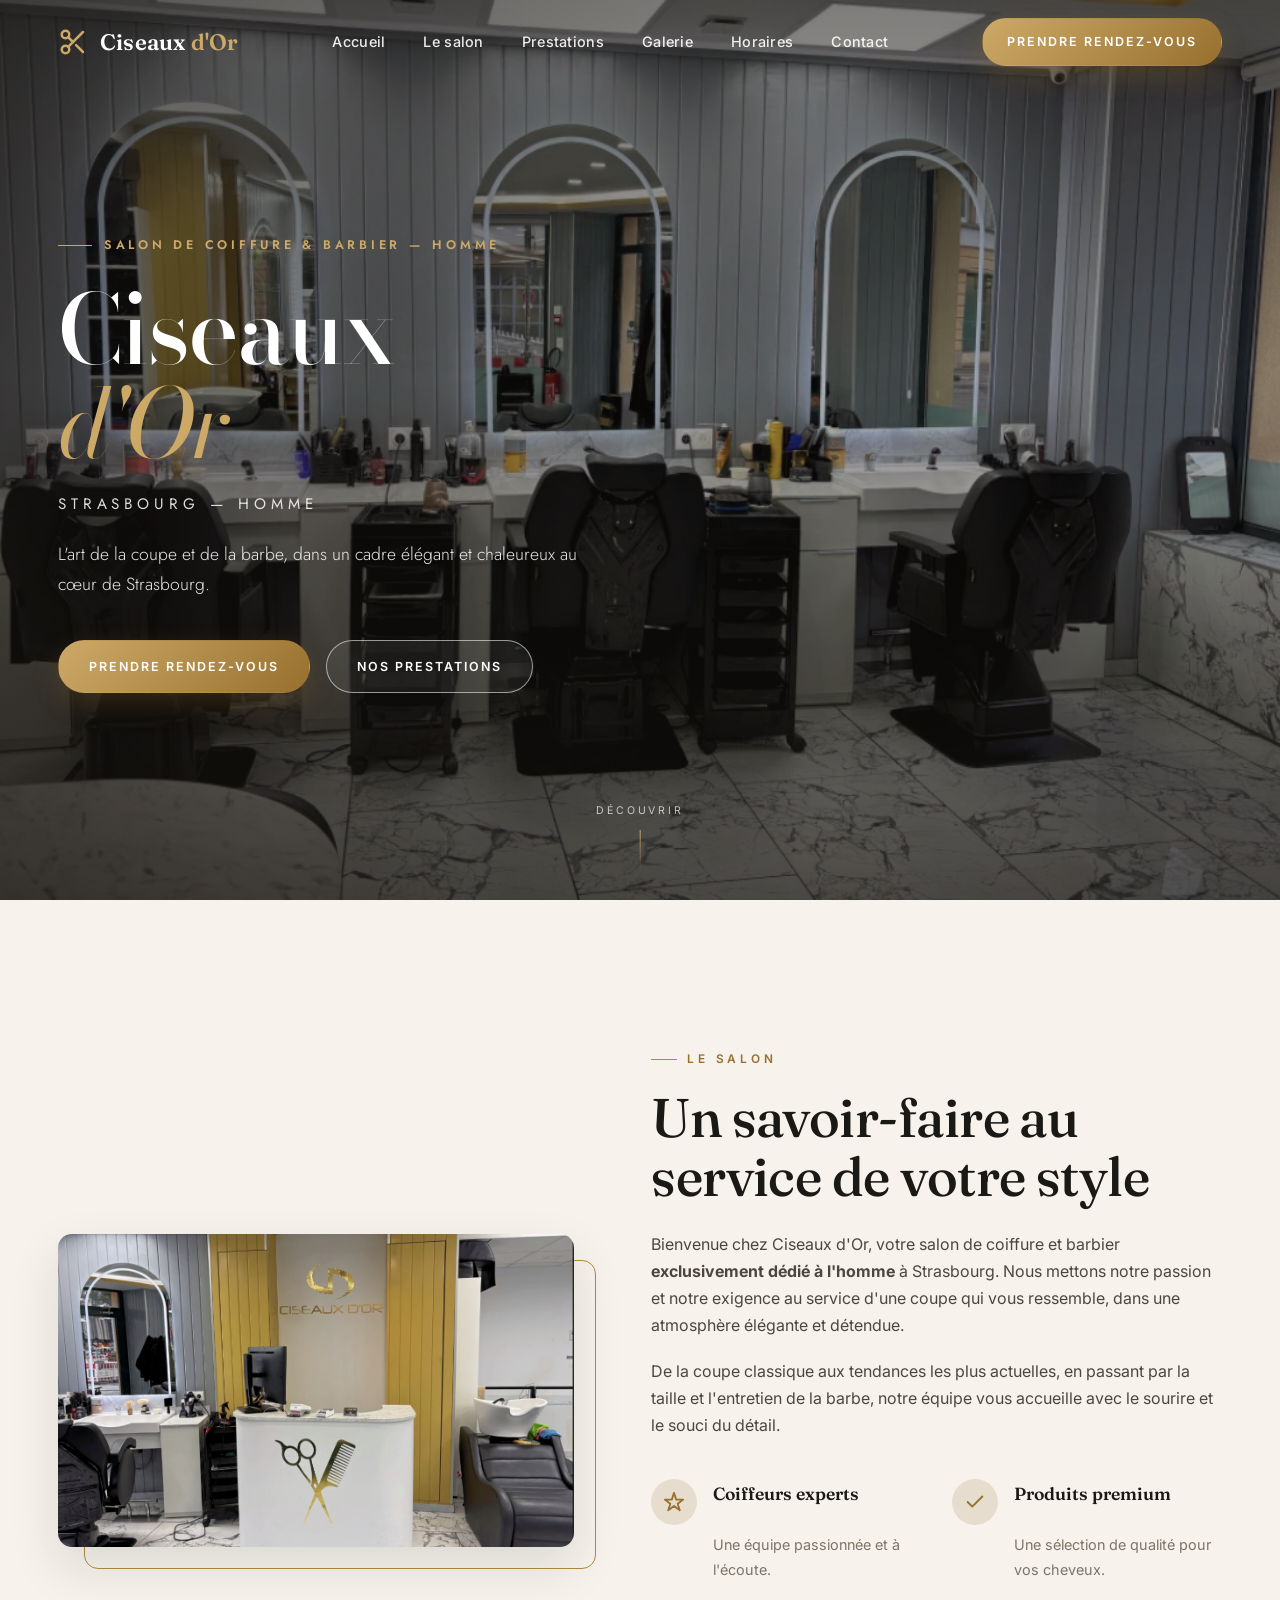
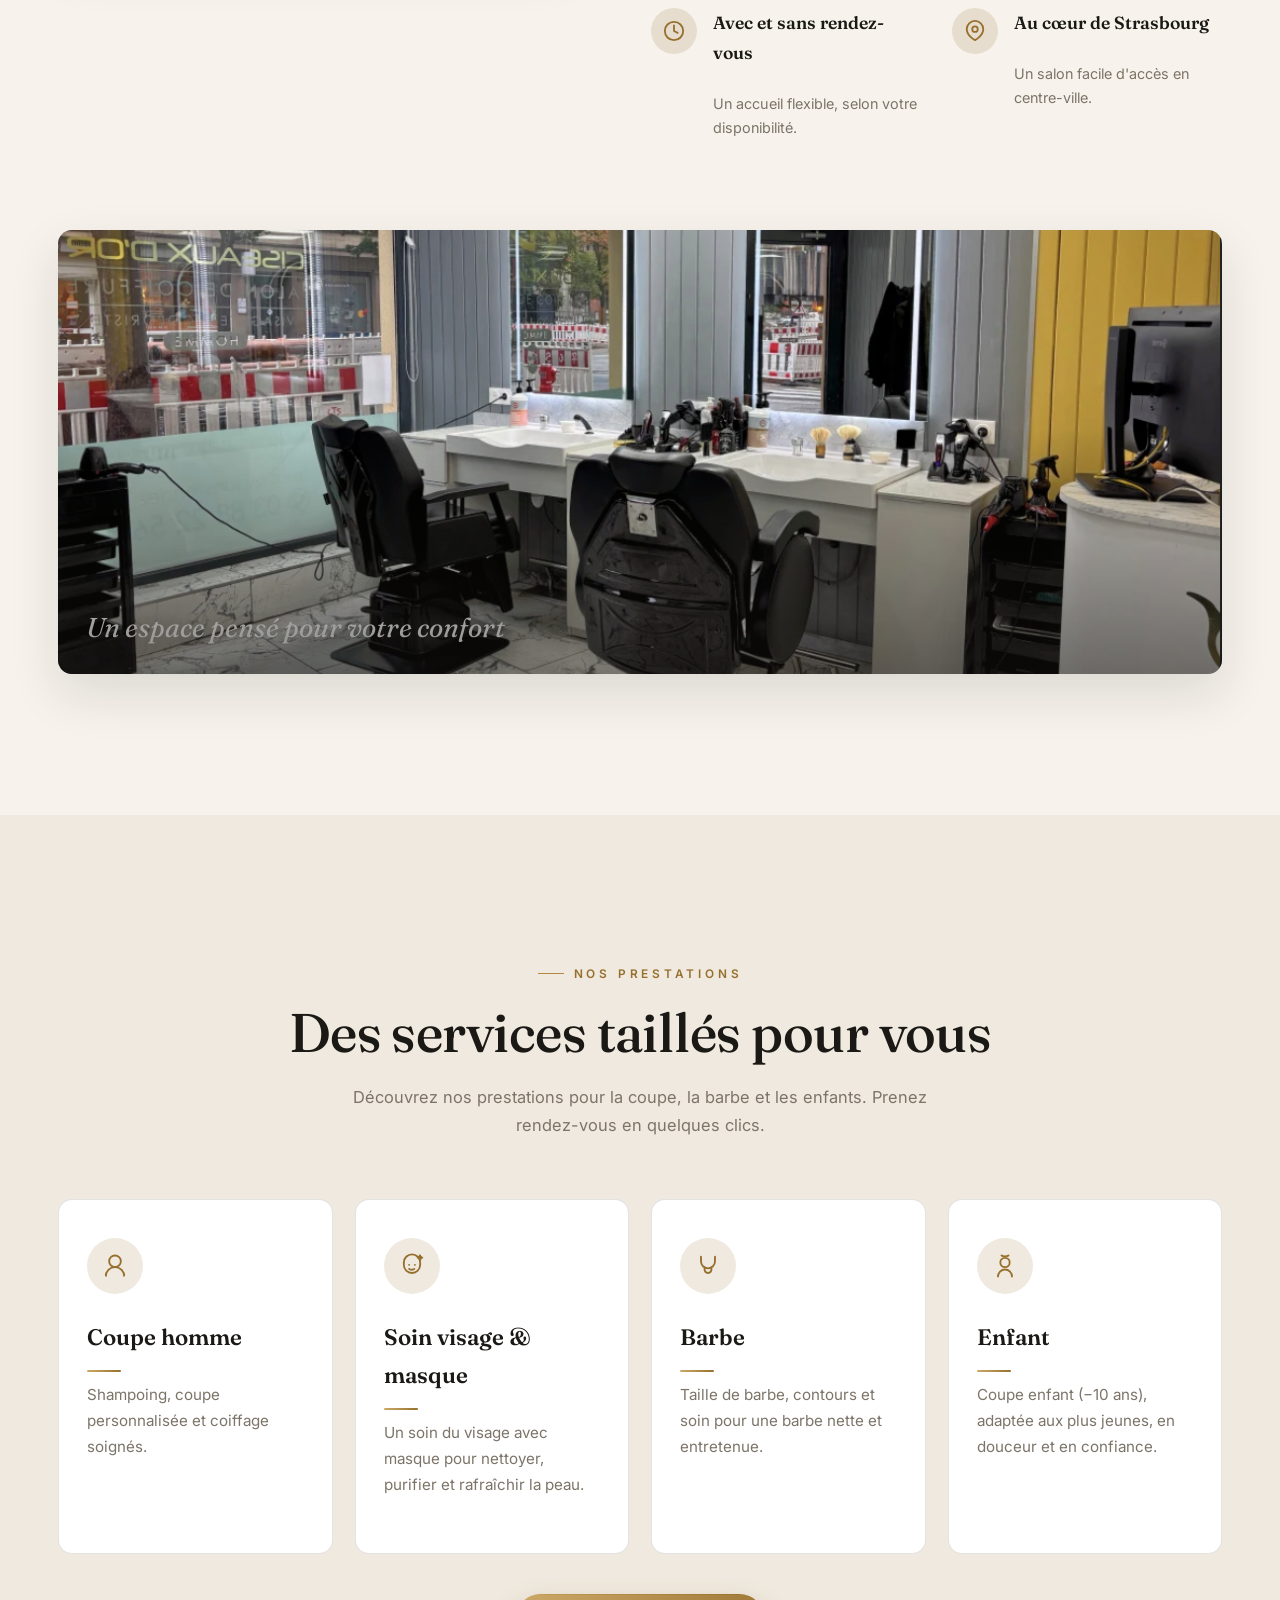
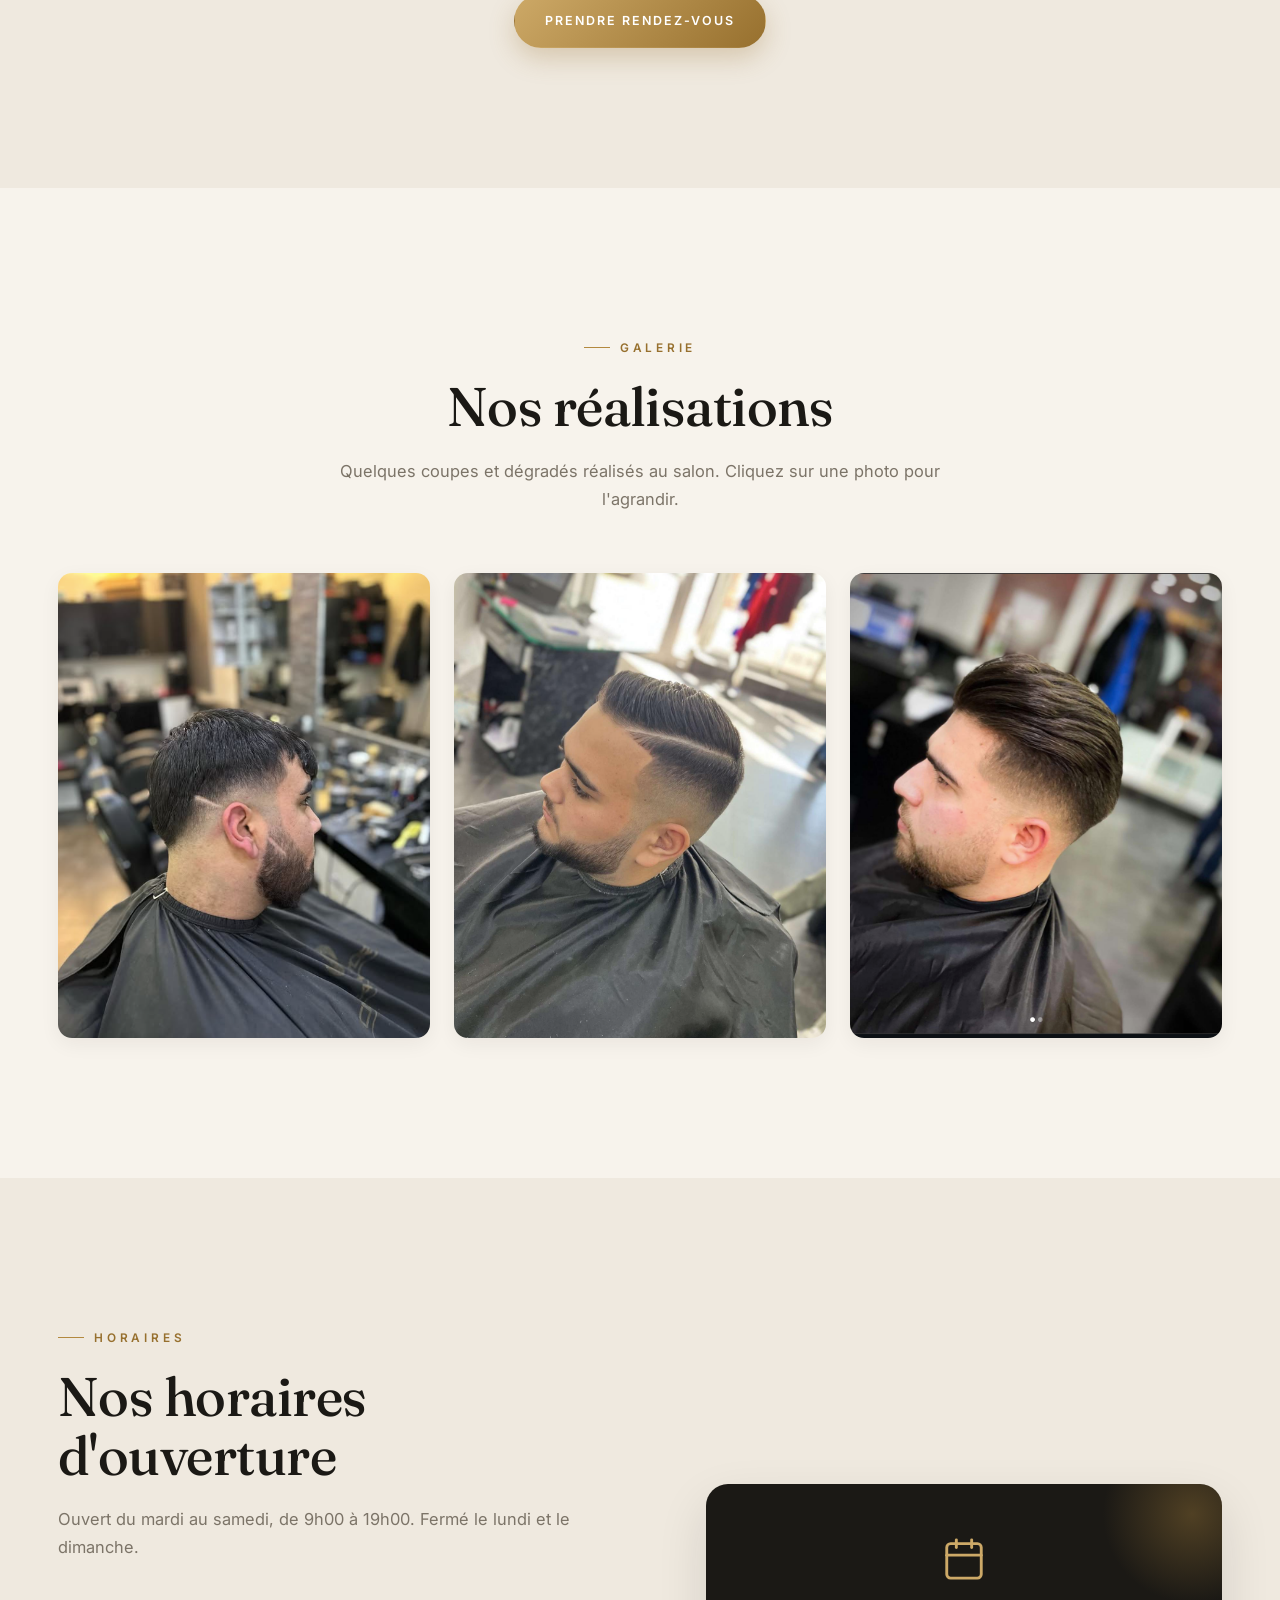
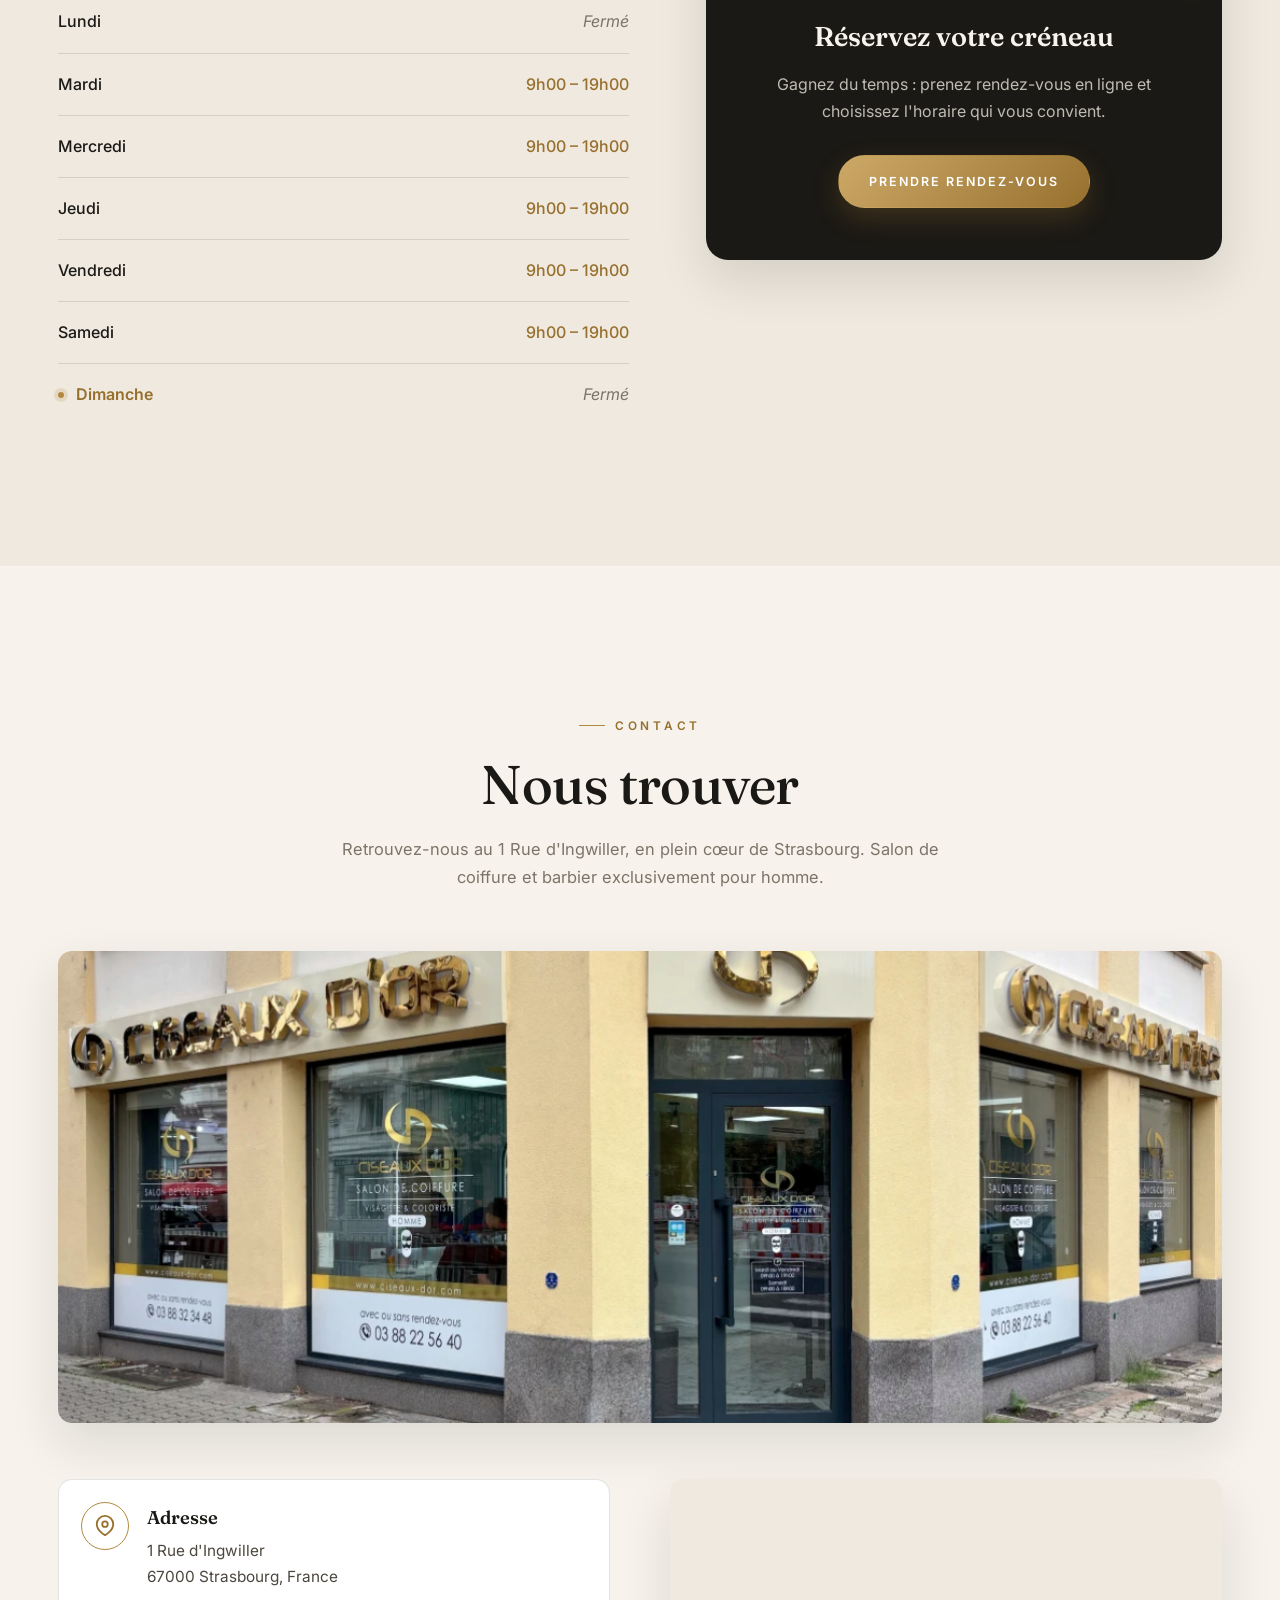
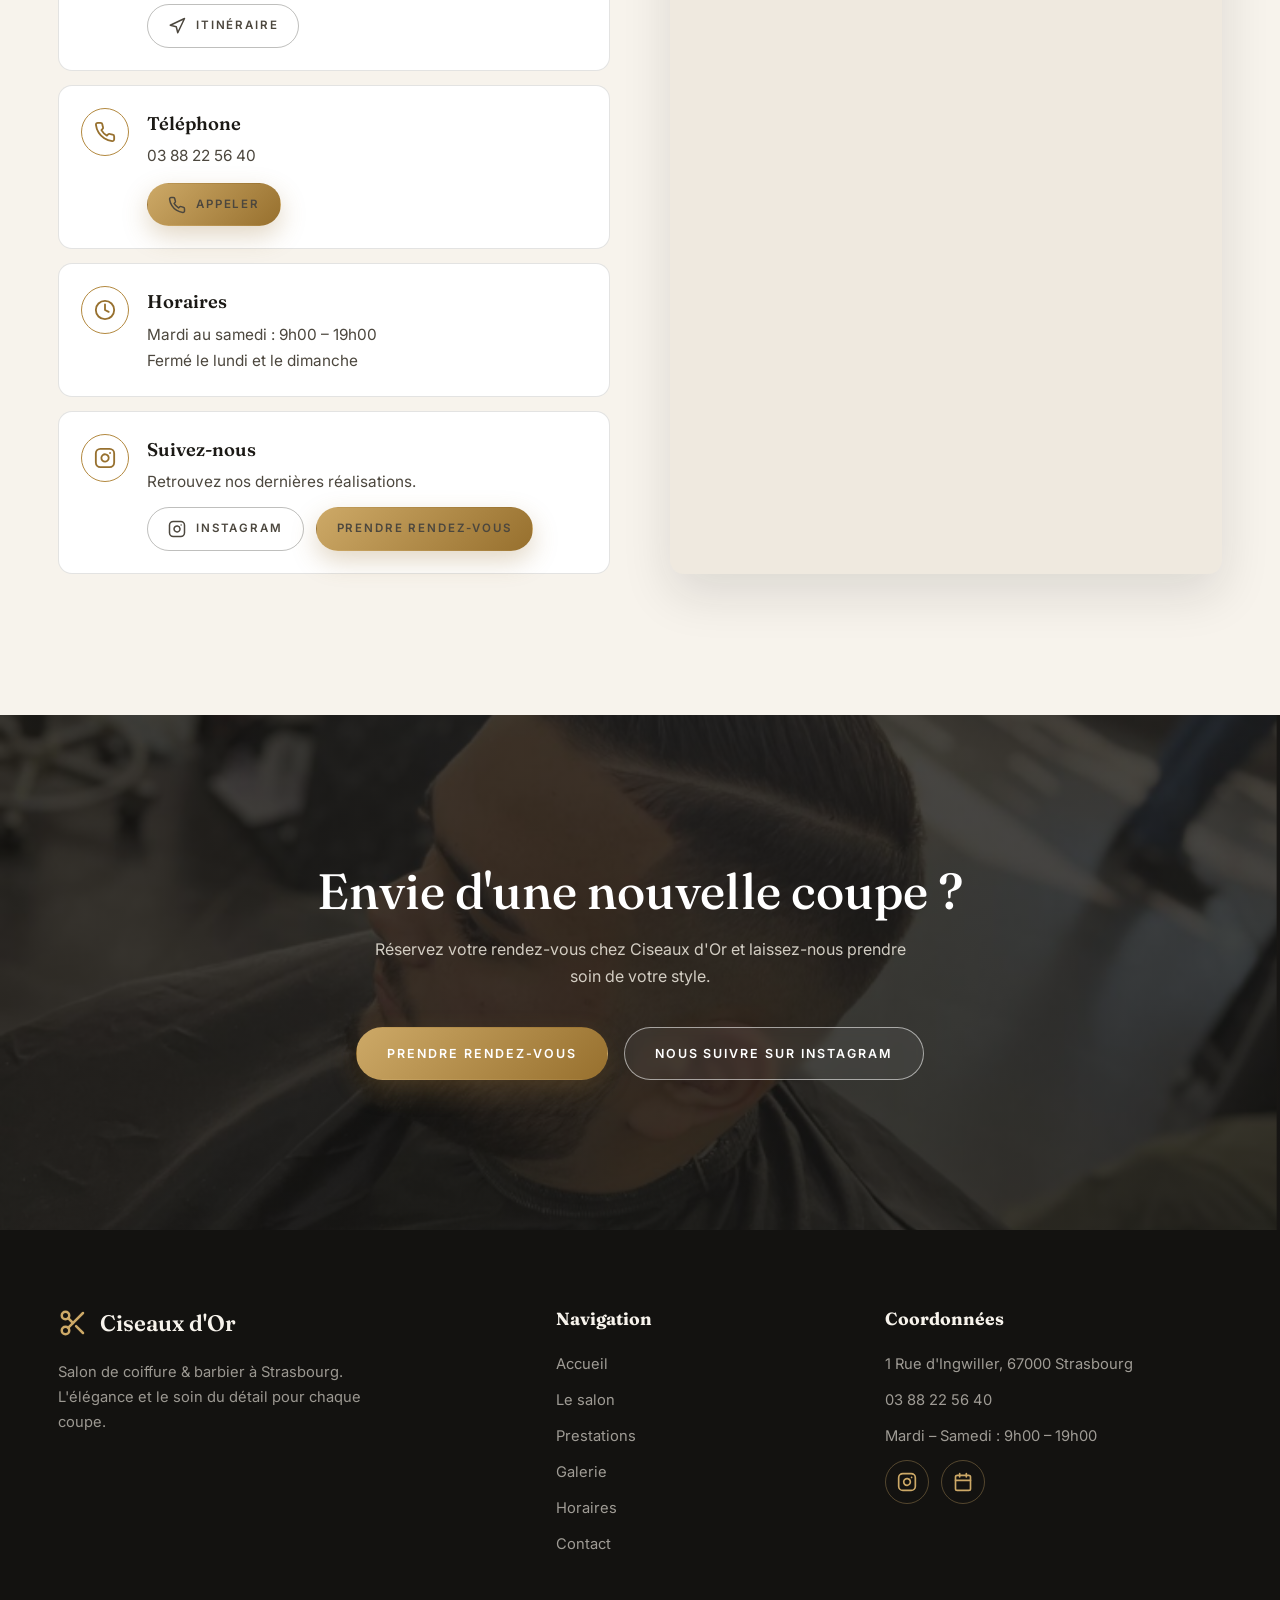
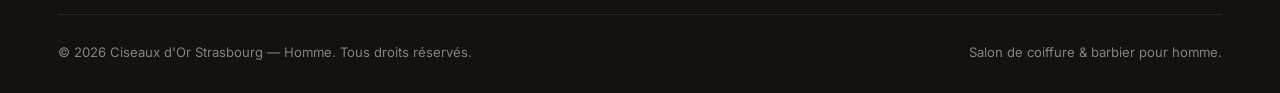
==== commit bb8793dc: "Le salon : "Avec et sans rendez-vous" + Prestations : Soin visage & masque Section "Le salon" - Remp" ====
--- a/index.html
+++ b/index.html
@@ -175,8 +175,8 @@
                   </svg>
                 </span>
                 <div>
-                  <h4>Sur rendez-vous</h4>
-                  <p>Un accueil sans attente, à votre rythme.</p>
+                  <h4>Avec et sans rendez-vous</h4>
+                  <p>Un accueil flexible, selon votre disponibilité.</p>
                 </div>
               </div>
               <div class="about__feature">
@@ -233,15 +233,19 @@
             </p>
           </article>
 
-          <!-- Coupe + barbe -->
+          <!-- Soin visage & masque -->
           <article class="service-card reveal">
             <svg class="service-card__icon" viewBox="0 0 24 24" fill="none" stroke="currentColor" stroke-width="1.6" stroke-linecap="round" stroke-linejoin="round">
-              <path d="M4 6c0 6 3 12 8 12s8-6 8-12" />
-              <path d="M8 4v3M16 4v3M12 4v4" />
+              <path d="M5 11a7 7 0 0 0 14 0V9a7 7 0 0 0-14 0z" />
+              <path d="M9.5 11h.01" />
+              <path d="M14.5 11h.01" />
+              <path d="M9.5 14.5c1 .9 3.5 .9 4.5 0" />
+              <path d="M19 2.5l.6 1.6 1.6.6-1.6.6-.6 1.6-.6-1.6-1.6-.6 1.6-.6z" />
             </svg>
-            <h3 class="service-card__title">Coupe + barbe</h3>
+            <h3 class="service-card__title">Soin visage &amp; masque</h3>
             <p class="service-card__desc">
-              La formule complète : coupe et barbe redessinée avec précision.
+              Un soin du visage avec masque pour nettoyer, purifier et rafraîchir
+              la peau.
             </p>
           </article>
 
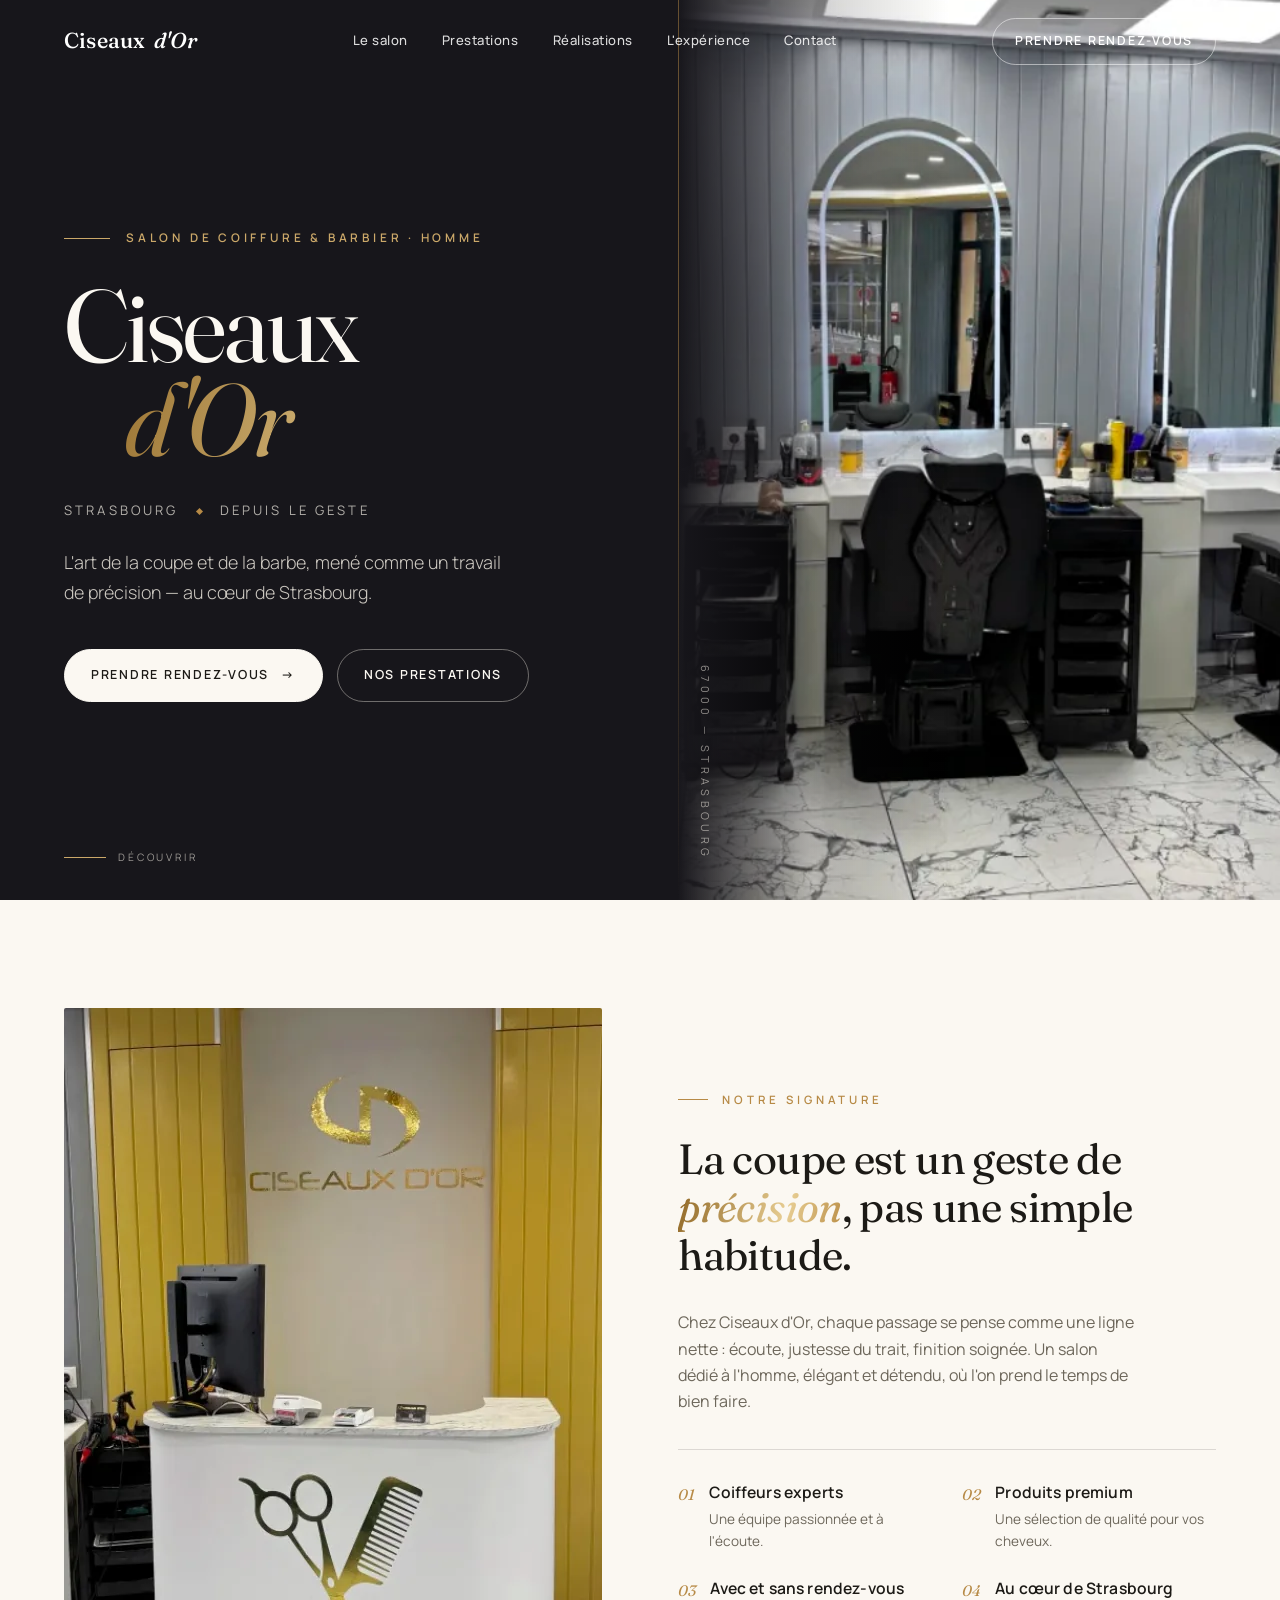
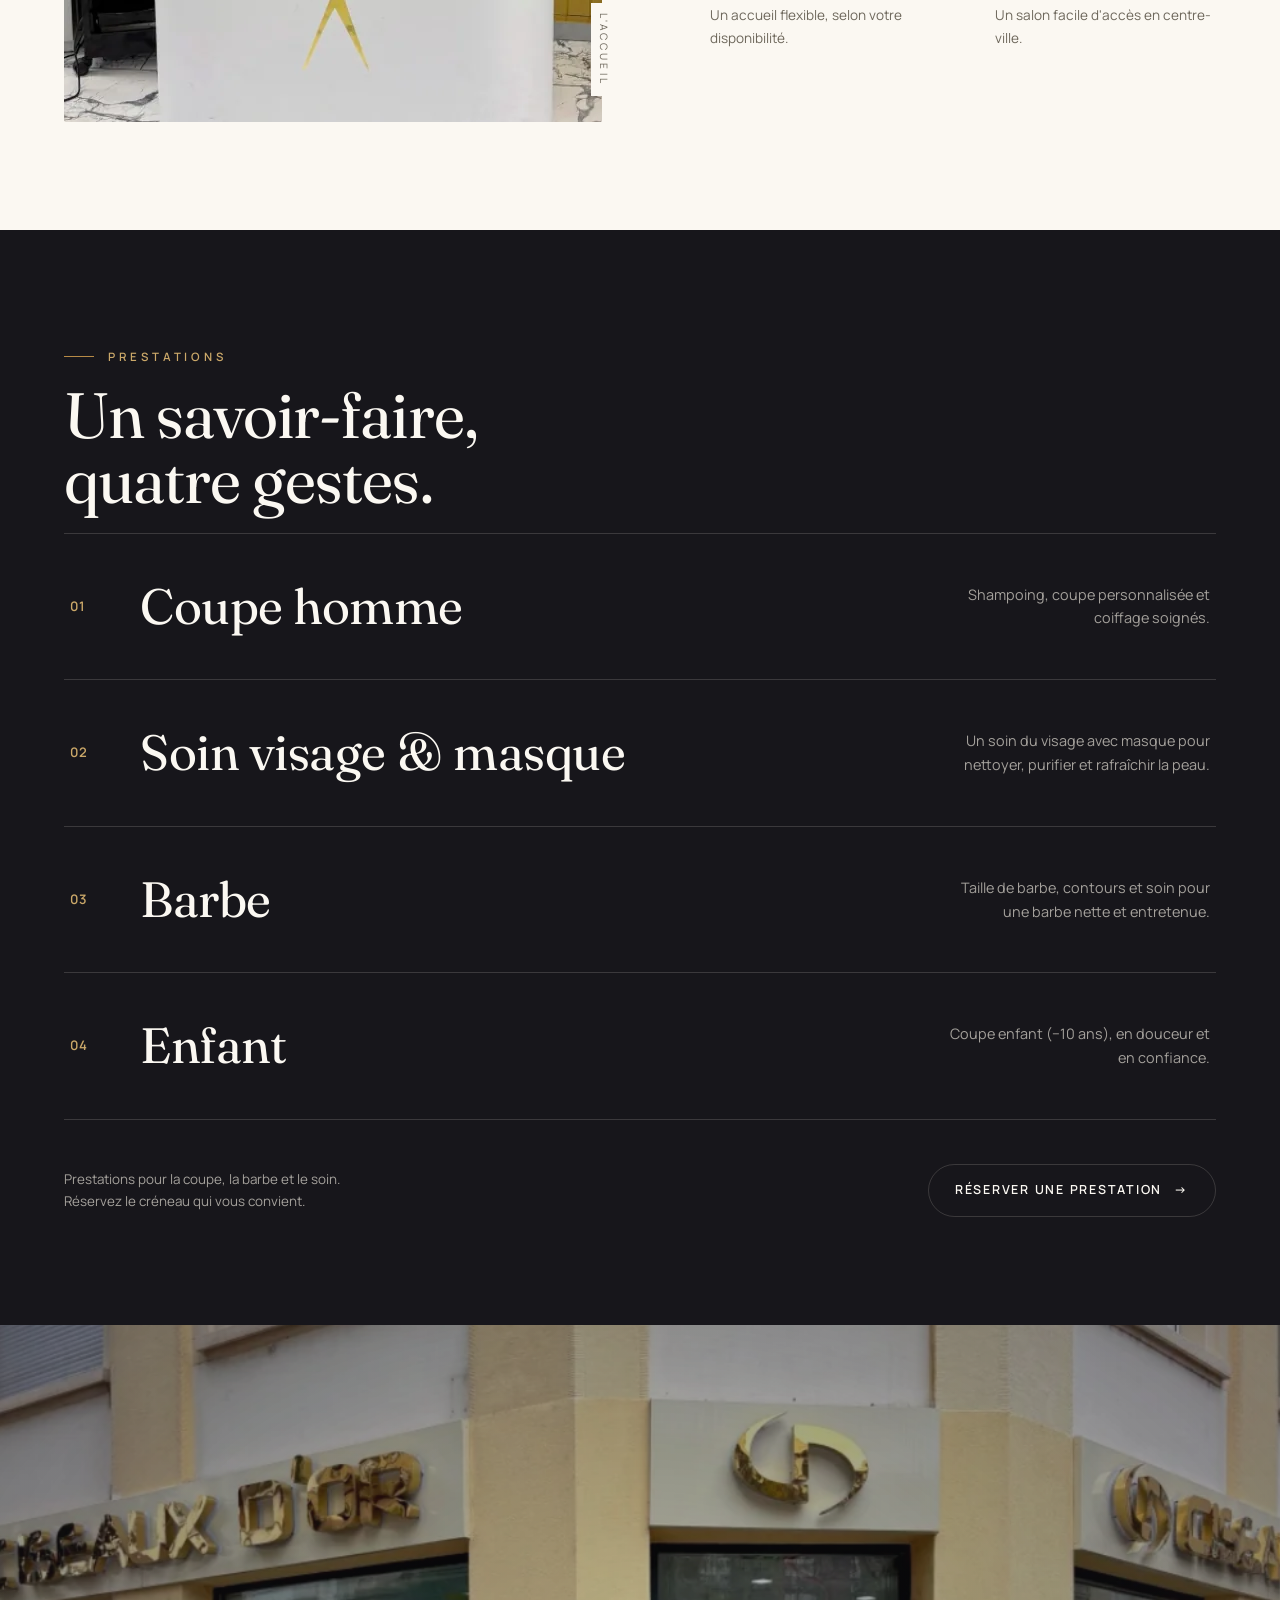
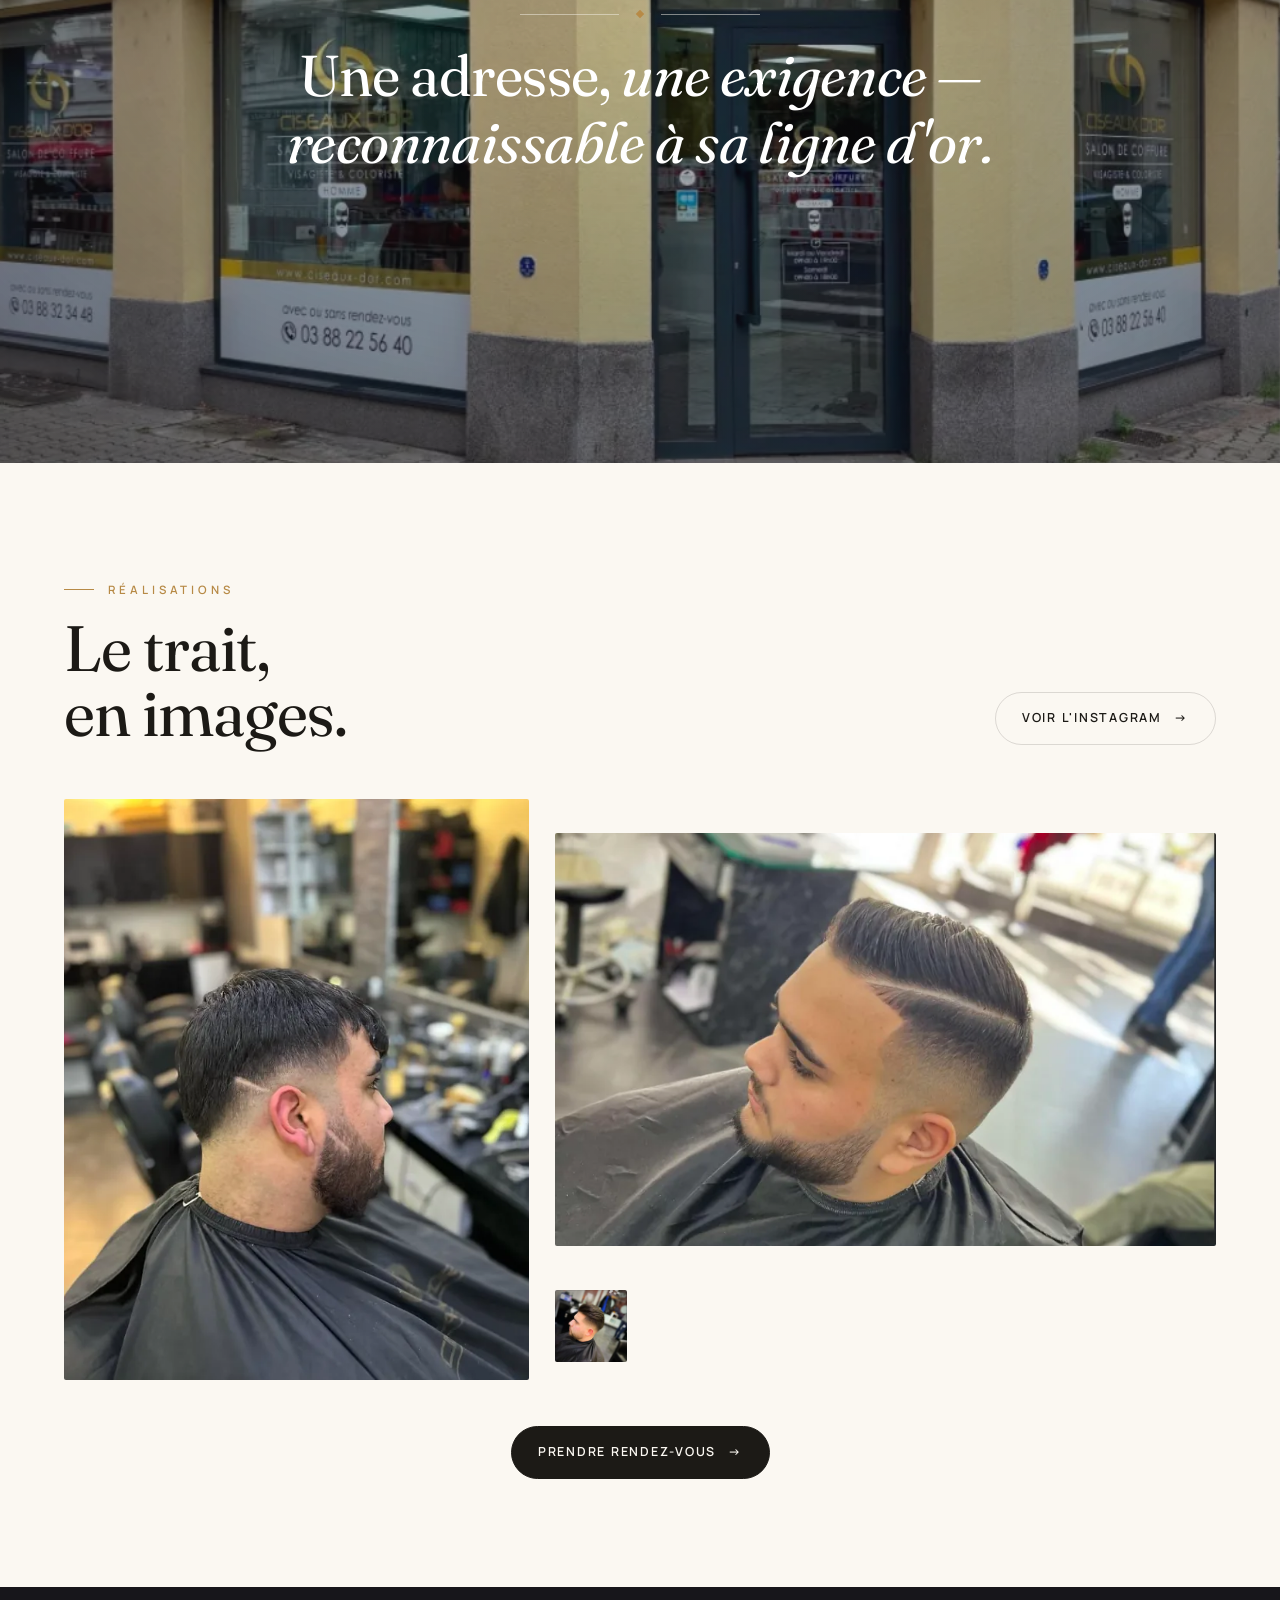
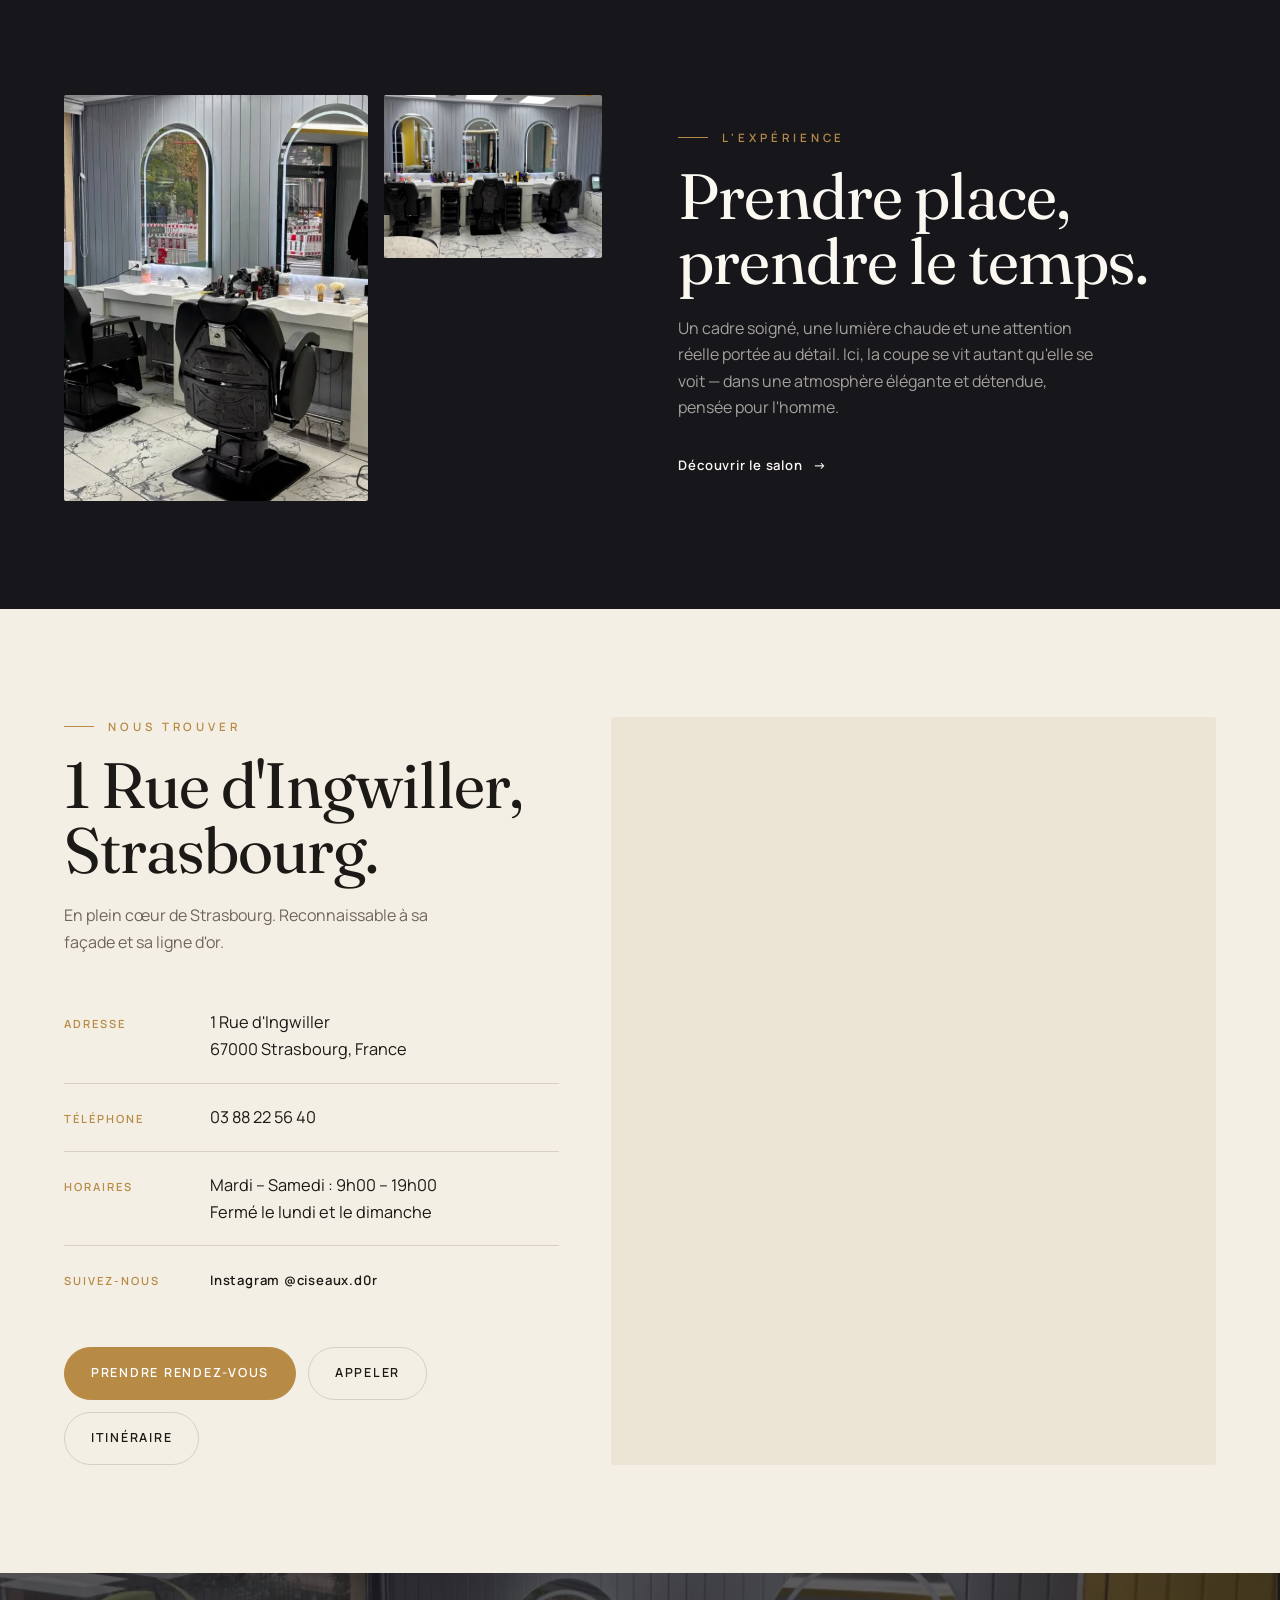
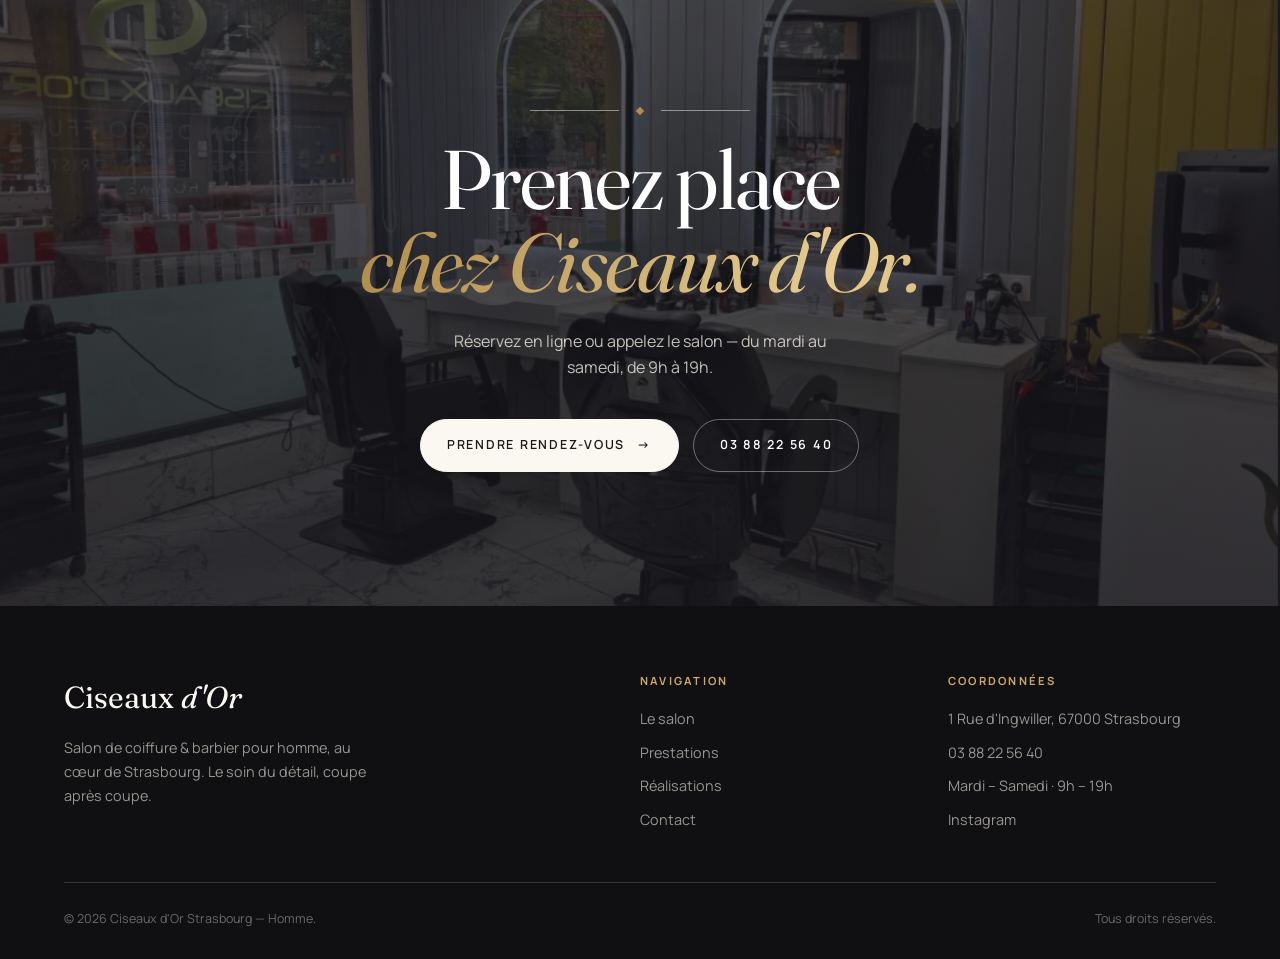
==== commit e3b041a2: "Refonte direction artistique « La ligne d'or » (PRÉVISUALISATION) Nouvelle expérience éditoriale pre" ====
--- a/index.html
+++ b/index.html
@@ -2,613 +2,430 @@
 <html lang="fr">
   <head>
     <meta charset="UTF-8" />
-    <meta name="viewport" content="width=device-width, initial-scale=1.0" />
-    <title>Ciseaux d'Or Strasbourg — Homme | Salon de coiffure &amp; barbier</title>
+    <meta name="viewport" content="width=device-width, initial-scale=1, viewport-fit=cover" />
+    <meta name="theme-color" content="#17161b" />
+
+    <title>Ciseaux d'Or — Salon de coiffure &amp; barbier à Strasbourg</title>
     <meta
       name="description"
-      content="Ciseaux d'Or Strasbourg — Homme : salon de coiffure et barbier pour homme au 1 Rue d'Ingwiller, 67000 Strasbourg. Coupe homme, coupe + barbe, taille de barbe et coupe enfant. Ouvert du mardi au samedi."
+      content="Ciseaux d'Or, salon de coiffure et barbier pour homme au 1 Rue d'Ingwiller, 67000 Strasbourg. Coupe, barbe, soin du visage et coupe enfant, du mardi au samedi. Réservation en ligne."
     />
-
-    <!-- Polices Google : Fraunces (titres) + Inter (texte) -->
+    <link rel="canonical" href="https://kerimerg.github.io/ciseaux-d-or-stras/" />
+
+    <!-- Open Graph -->
+    <meta property="og:type" content="website" />
+    <meta property="og:site_name" content="Ciseaux d'Or Strasbourg" />
+    <meta property="og:title" content="Ciseaux d'Or — Salon de coiffure &amp; barbier à Strasbourg" />
+    <meta property="og:description" content="Coupe, barbe et soin du visage au cœur de Strasbourg. Un travail de précision, du mardi au samedi." />
+    <meta property="og:image" content="images/facade.png" />
+    <meta property="og:locale" content="fr_FR" />
+    <meta name="twitter:card" content="summary_large_image" />
+
+    <!-- Polices -->
     <link rel="preconnect" href="https://fonts.googleapis.com" />
     <link rel="preconnect" href="https://fonts.gstatic.com" crossorigin />
     <link
-      href="https://fonts.googleapis.com/css2?family=Fraunces:ital,opsz,wght@0,9..144,400;0,9..144,500;0,9..144,600;1,9..144,400;1,9..144,500&family=Inter:wght@300;400;500;600&family=Bodoni+Moda:ital,opsz,wght@0,6..96,500;0,6..96,600;1,6..96,400;1,6..96,500&family=Jost:wght@300;400;500;600&display=swap"
+      href="https://fonts.googleapis.com/css2?family=Fraunces:ital,opsz,wght@0,9..144,400;0,9..144,500;1,9..144,400;1,9..144,500&family=Manrope:wght@300;400;500;600;700&display=swap"
       rel="stylesheet"
     />
 
-    <!-- Feuille de style -->
+    <!-- Préchargement de la photo hero (LCP) -->
+    <link rel="preload" as="image" href="images/salon1.webp" type="image/webp" fetchpriority="high" />
+
     <link rel="stylesheet" href="css/style.css" />
 
-    <!-- Favicon (ciseaux) -->
     <link
       rel="icon"
       type="image/svg+xml"
-      href="data:image/svg+xml,%3Csvg xmlns='http://www.w3.org/2000/svg' viewBox='0 0 24 24' fill='none' stroke='%23b3893f' stroke-width='2' stroke-linecap='round' stroke-linejoin='round'%3E%3Ccircle cx='6' cy='6' r='3'/%3E%3Ccircle cx='6' cy='18' r='3'/%3E%3Cline x1='20' y1='4' x2='8.12' y2='15.88'/%3E%3Cline x1='14.47' y1='14.48' x2='20' y2='20'/%3E%3Cline x1='8.12' y1='8.12' x2='12' y2='12'/%3E%3C/svg%3E"
+      href="data:image/svg+xml,%3Csvg xmlns='http://www.w3.org/2000/svg' viewBox='0 0 24 24' fill='none' stroke='%23b78a46' stroke-width='2' stroke-linecap='round' stroke-linejoin='round'%3E%3Ccircle cx='6' cy='6' r='3'/%3E%3Ccircle cx='6' cy='18' r='3'/%3E%3Cline x1='20' y1='4' x2='8.12' y2='15.88'/%3E%3Cline x1='14.47' y1='14.48' x2='20' y2='20'/%3E%3Cline x1='8.12' y1='8.12' x2='12' y2='12'/%3E%3C/svg%3E"
     />
+
+    <!-- Schema.org — HairSalon (données réelles) -->
+    <script type="application/ld+json">
+      {
+        "@context": "https://schema.org",
+        "@type": "HairSalon",
+        "name": "Ciseaux d'Or",
+        "description": "Salon de coiffure et barbier pour homme à Strasbourg.",
+        "url": "https://kerimerg.github.io/ciseaux-d-or-stras/",
+        "image": "https://kerimerg.github.io/ciseaux-d-or-stras/images/facade.png",
+        "telephone": "+33388225640",
+        "address": {
+          "@type": "PostalAddress",
+          "streetAddress": "1 Rue d'Ingwiller",
+          "postalCode": "67000",
+          "addressLocality": "Strasbourg",
+          "addressCountry": "FR"
+        },
+        "areaServed": "Strasbourg",
+        "sameAs": ["https://www.instagram.com/ciseaux.d0r/"],
+        "openingHoursSpecification": [
+          {
+            "@type": "OpeningHoursSpecification",
+            "dayOfWeek": ["Tuesday", "Wednesday", "Thursday", "Friday", "Saturday"],
+            "opens": "09:00",
+            "closes": "19:00"
+          }
+        ]
+      }
+    </script>
   </head>
 
   <body>
-    <!-- =========================================================
-         HEADER / NAVIGATION
-         ========================================================= -->
+    <!-- ============ HEADER ============ -->
     <header class="header" id="header">
-      <div class="container header__inner">
-        <a href="#accueil" class="nav__logo" aria-label="Ciseaux d'Or - Accueil">
-          <svg class="nav__logo-icon" viewBox="0 0 24 24" fill="none" stroke="currentColor" stroke-width="2" stroke-linecap="round" stroke-linejoin="round">
-            <circle cx="6" cy="6" r="3" />
-            <circle cx="6" cy="18" r="3" />
-            <line x1="20" y1="4" x2="8.12" y2="15.88" />
-            <line x1="14.47" y1="14.48" x2="20" y2="20" />
-            <line x1="8.12" y1="8.12" x2="12" y2="12" />
-          </svg>
-          <span class="nav__logo-text">Ciseaux <span>d'Or</span></span>
+      <div class="wrap header__in">
+        <a href="#top" class="brand" aria-label="Ciseaux d'Or — Accueil">
+          Ciseaux&nbsp;<span class="and">d'Or</span>
         </a>
 
-        <ul class="nav__menu" id="navMenu">
-          <li><a href="#accueil" class="nav__link">Accueil</a></li>
-          <li><a href="#presentation" class="nav__link">Le salon</a></li>
-          <li><a href="#prestations" class="nav__link">Prestations</a></li>
-          <li><a href="#galerie" class="nav__link">Galerie</a></li>
-          <li><a href="#horaires" class="nav__link">Horaires</a></li>
-          <li><a href="#contact" class="nav__link">Contact</a></li>
-          <li class="nav__cta-mobile">
-            <a
-              href="https://www.planity.com/les-ciseaux-dor-67000-strasbourg"
-              target="_blank"
-              rel="noopener"
-              class="btn btn--gold btn--block"
-              >Prendre rendez-vous</a
-            >
-          </li>
-        </ul>
-
-        <div class="nav__actions">
-          <a href="https://www.planity.com/les-ciseaux-dor-67000-strasbourg" class="btn btn--gold nav__cta" target="_blank" rel="noopener"
-            >Prendre rendez-vous</a
-          >
-          <button
-            class="nav__toggle"
-            id="navToggle"
-            aria-label="Ouvrir le menu"
-            aria-expanded="false"
-          >
-            <span></span>
-            <span></span>
-            <span></span>
-          </button>
-        </div>
+        <nav class="nav mobile" id="nav" aria-label="Navigation principale">
+          <a href="#philosophie">Le salon</a>
+          <a href="#prestations">Prestations</a>
+          <a href="#realisations">Réalisations</a>
+          <a href="#experience">L'expérience</a>
+          <a href="#contact">Contact</a>
+          <div class="nav__panel-cta">
+            <a class="btn btn--gold" href="https://www.planity.com/les-ciseaux-dor-67000-strasbourg" target="_blank" rel="noopener"><span>Réserver</span></a>
+          </div>
+        </nav>
+
+        <div class="header__cta">
+          <a class="btn" href="https://www.planity.com/les-ciseaux-dor-67000-strasbourg" target="_blank" rel="noopener" data-magnetic><span>Prendre rendez-vous</span></a>
+        </div>
+
+        <button class="burger" id="burger" aria-label="Ouvrir le menu" aria-expanded="false" aria-controls="nav">
+          <span></span><span></span><span></span>
+        </button>
       </div>
     </header>
 
-    <!-- =========================================================
-         ACCUEIL / HERO
-         ========================================================= -->
-    <section class="hero" id="accueil">
-      <div class="hero__media">
-        <img src="images/salon1.png" alt="Intérieur du salon de coiffure Ciseaux d'Or à Strasbourg" />
-      </div>
-      <div class="hero__overlay"></div>
-
-      <div class="container hero__inner">
+    <main id="top">
+      <!-- ============ HERO ============ -->
+      <section class="hero" aria-label="Ciseaux d'Or, salon de coiffure à Strasbourg">
         <div class="hero__content">
-          <p class="hero__eyebrow">Salon de coiffure &amp; barbier — Homme</p>
+          <p class="hero__kicker">Salon de coiffure &amp; barbier · Homme</p>
           <h1 class="hero__title">
-            Ciseaux <span>d'Or</span>
+            <span class="l1">Ciseaux</span>
+            <span class="l2 foil">d'Or</span>
           </h1>
-          <p class="hero__location">Strasbourg — Homme</p>
-          <p class="hero__tagline">
-            L'art de la coupe et de la barbe, dans un cadre élégant et
-            chaleureux au cœur de Strasbourg.
+          <div class="hero__meta">
+            <span>Strasbourg</span><i></i><span>Depuis le geste</span>
+          </div>
+          <p class="hero__lede">
+            L'art de la coupe et de la barbe, mené comme un travail de précision —
+            au cœur de Strasbourg.
           </p>
           <div class="hero__actions">
-            <a href="https://www.planity.com/les-ciseaux-dor-67000-strasbourg" class="btn btn--gold" target="_blank" rel="noopener"
-              >Prendre rendez-vous</a
-            >
-            <a href="#prestations" class="btn btn--ghost">Nos prestations</a>
-          </div>
-        </div>
-      </div>
-
-      <a href="#presentation" class="hero__scroll" aria-label="Défiler vers le bas"
-        >Découvrir</a
-      >
-    </section>
-
-    <!-- =========================================================
-         LE SALON / PRÉSENTATION
-         ========================================================= -->
-    <section class="section" id="presentation">
-      <div class="container">
-        <div class="about__grid">
-          <div class="about__media reveal">
-            <img
-              src="images/accueil.png"
-              alt="Accueil du salon Ciseaux d'Or avec le logo doré"
-              loading="lazy"
-            />
-          </div>
-
-          <div class="about__text reveal">
-            <span class="eyebrow">Le salon</span>
-            <h2 class="title">Un savoir-faire au service de votre style</h2>
-            <p>
-              Bienvenue chez Ciseaux d'Or, votre salon de coiffure et barbier
-              <strong>exclusivement dédié à l'homme</strong> à Strasbourg. Nous
-              mettons notre passion et notre exigence au service d'une coupe qui
-              vous ressemble, dans une atmosphère élégante et détendue.
+            <a class="btn" href="https://www.planity.com/les-ciseaux-dor-67000-strasbourg" target="_blank" rel="noopener" data-magnetic>
+              <span>Prendre rendez-vous</span>
+              <span class="arrow" aria-hidden="true">→</span>
+            </a>
+            <a class="btn btn--line" href="#prestations"><span>Nos prestations</span></a>
+          </div>
+        </div>
+
+        <div class="hero__media">
+          <picture>
+            <source srcset="images/salon1.webp" type="image/webp" />
+            <img src="images/salon1.png" width="1166" height="710" alt="Intérieur du salon Ciseaux d'Or : postes de coiffure et miroirs cintrés" fetchpriority="high" />
+          </picture>
+        </div>
+        <span class="hero__seam" aria-hidden="true"></span>
+        <span class="hero__vertical" aria-hidden="true">67000 — Strasbourg</span>
+        <a href="#philosophie" class="hero__scroll"><span aria-hidden="true"></span>Découvrir</a>
+      </section>
+
+      <!-- ============ PHILOSOPHIE / IDENTITÉ ============ -->
+      <section class="section philo" id="philosophie">
+        <div class="wrap philo__grid">
+          <figure class="philo__media rev">
+            <picture>
+              <source srcset="images/accueil.webp" type="image/webp" />
+              <img src="images/accueil.png" width="1177" height="714" loading="lazy" alt="Accueil du salon Ciseaux d'Or et son logo doré" />
+            </picture>
+            <figcaption>L'accueil</figcaption>
+          </figure>
+
+          <div class="philo__copy">
+            <p class="kicker rev">Notre signature</p>
+            <p class="philo__statement rev rev-d1">
+              La coupe est un geste de <span class="foil em">précision</span>, pas
+              une simple habitude.
             </p>
-            <p>
-              De la coupe classique aux tendances les plus actuelles, en passant
-              par la taille et l'entretien de la barbe, notre équipe vous
-              accueille avec le sourire et le souci du détail.
+            <p class="philo__text rev rev-d2">
+              Chez Ciseaux d'Or, chaque passage se pense comme une ligne nette :
+              écoute, justesse du trait, finition soignée. Un salon dédié à l'homme,
+              élégant et détendu, où l'on prend le temps de bien faire.
             </p>
-
-            <div class="about__features">
-              <div class="about__feature">
-                <span class="about__feature-icon">
-                  <svg width="22" height="22" viewBox="0 0 24 24" fill="none" stroke="currentColor" stroke-width="2" stroke-linecap="round" stroke-linejoin="round">
-                    <path d="M12 2l2.4 7.4H22l-6 4.5 2.3 7.1-6.3-4.6L5.7 21l2.3-7.1-6-4.5h7.6z" />
-                  </svg>
-                </span>
-                <div>
-                  <h4>Coiffeurs experts</h4>
-                  <p>Une équipe passionnée et à l'écoute.</p>
+            <div class="marks rev rev-d3">
+              <div class="mark">
+                <span class="n">01</span>
+                <div><h4>Coiffeurs experts</h4><p>Une équipe passionnée et à l'écoute.</p></div>
+              </div>
+              <div class="mark">
+                <span class="n">02</span>
+                <div><h4>Produits premium</h4><p>Une sélection de qualité pour vos cheveux.</p></div>
+              </div>
+              <div class="mark">
+                <span class="n">03</span>
+                <div><h4>Avec et sans rendez-vous</h4><p>Un accueil flexible, selon votre disponibilité.</p></div>
+              </div>
+              <div class="mark">
+                <span class="n">04</span>
+                <div><h4>Au cœur de Strasbourg</h4><p>Un salon facile d'accès en centre-ville.</p></div>
+              </div>
+            </div>
+          </div>
+        </div>
+      </section>
+
+      <!-- ============ PRESTATIONS ============ -->
+      <section class="section dark services" id="prestations">
+        <div class="wrap">
+          <div class="services__head rev">
+            <div>
+              <p class="kicker">Prestations</p>
+              <h2 class="display h-lg" style="margin-top:16px">Un savoir-faire,<br />quatre gestes.</h2>
+            </div>
+          </div>
+
+          <div class="services__list" id="srvList">
+            <article class="srv" data-peek="coupe">
+              <span class="srv__n">01</span>
+              <h3 class="srv__name">Coupe homme</h3>
+              <p class="srv__desc">Shampoing, coupe personnalisée et coiffage soignés.</p>
+            </article>
+            <article class="srv" data-peek="soin">
+              <span class="srv__n">02</span>
+              <h3 class="srv__name">Soin visage &amp; masque</h3>
+              <p class="srv__desc">Un soin du visage avec masque pour nettoyer, purifier et rafraîchir la peau.</p>
+            </article>
+            <article class="srv" data-peek="barbe">
+              <span class="srv__n">03</span>
+              <h3 class="srv__name">Barbe</h3>
+              <p class="srv__desc">Taille de barbe, contours et soin pour une barbe nette et entretenue.</p>
+            </article>
+            <article class="srv" data-peek="enfant">
+              <span class="srv__n">04</span>
+              <h3 class="srv__name">Enfant</h3>
+              <p class="srv__desc">Coupe enfant (&minus;10 ans), en douceur et en confiance.</p>
+            </article>
+          </div>
+
+          <div class="services__foot rev">
+            <p class="services__note">Prestations pour la coupe, la barbe et le soin. Réservez le créneau qui vous convient.</p>
+            <a class="btn btn--ghost" href="https://www.planity.com/les-ciseaux-dor-67000-strasbourg" target="_blank" rel="noopener"><span>Réserver une prestation</span><span class="arrow" aria-hidden="true">→</span></a>
+          </div>
+        </div>
+
+        <!-- Aperçu image flottant (desktop) -->
+        <div class="srv-peek" id="srvPeek" aria-hidden="true">
+          <img data-key="coupe" src="images/coupe-2.webp" alt="" />
+          <img data-key="soin" src="images/salon2.webp" alt="" />
+          <img data-key="barbe" src="images/coupe-3.webp" alt="" />
+          <img data-key="enfant" src="images/salon1.webp" alt="" />
+        </div>
+      </section>
+
+      <!-- ============ MOMENT PHOTOGRAPHIQUE ============ -->
+      <section class="plate" aria-label="Le salon Ciseaux d'Or">
+        <div class="plate__media" data-parallax>
+          <picture>
+            <source srcset="images/facade.webp" type="image/webp" />
+            <img src="images/facade.png" width="1161" height="714" loading="lazy" alt="Façade du salon Ciseaux d'Or au 1 Rue d'Ingwiller à Strasbourg" />
+          </picture>
+        </div>
+        <div class="plate__in rev">
+          <div class="rule"><i></i></div>
+          <p class="plate__q"><b>Une adresse,</b> une exigence — <span class="em">reconnaissable</span> à sa ligne d'or.</p>
+        </div>
+      </section>
+
+      <!-- ============ RÉALISATIONS ============ -->
+      <section class="section work" id="realisations">
+        <div class="wrap">
+          <div class="work__head rev">
+            <div>
+              <p class="kicker">Réalisations</p>
+              <h2 class="display h-lg" style="margin-top:16px">Le trait,<br />en images.</h2>
+            </div>
+            <a class="btn btn--ghost" href="https://www.instagram.com/ciseaux.d0r/" target="_blank" rel="noopener"><span>Voir l'Instagram</span><span class="arrow" aria-hidden="true">→</span></a>
+          </div>
+
+          <div class="gallery rev">
+            <figure class="shot shot--a">
+              <picture>
+                <source srcset="images/coupe-1.webp" type="image/webp" />
+                <img src="images/coupe-1.png" width="612" height="753" loading="lazy" alt="Dégradé homme et barbe travaillés au salon Ciseaux d'Or" />
+              </picture>
+              <figcaption>Dégradé &amp; barbe</figcaption>
+            </figure>
+            <figure class="shot shot--b">
+              <picture>
+                <source srcset="images/coupe-2.webp" type="image/webp" />
+                <img src="images/coupe-2.png" width="766" height="760" loading="lazy" alt="Coupe homme avec raie dessinée et dégradé net" style="object-position:center 30%" />
+              </picture>
+              <figcaption>Coupe &amp; contour</figcaption>
+            </figure>
+            <figure class="shot shot--c">
+              <picture>
+                <source srcset="images/coupe-3.webp" type="image/webp" />
+                <img src="images/coupe-3.png" width="603" height="606" loading="lazy" alt="Coupe coiffée en arrière avec barbe soignée" />
+              </picture>
+              <figcaption>Coiffage &amp; finition</figcaption>
+            </figure>
+          </div>
+
+          <div class="work__cta rev">
+            <a class="btn" href="https://www.planity.com/les-ciseaux-dor-67000-strasbourg" target="_blank" rel="noopener" data-magnetic><span>Prendre rendez-vous</span><span class="arrow" aria-hidden="true">→</span></a>
+          </div>
+        </div>
+      </section>
+
+      <!-- ============ L'EXPÉRIENCE / LE SALON ============ -->
+      <section class="section exp" id="experience">
+        <div class="wrap exp__grid">
+          <div class="exp__media rev">
+            <figure class="m1">
+              <picture>
+                <source srcset="images/salon2.webp" type="image/webp" />
+                <img src="images/salon2.png" width="1178" height="709" loading="lazy" alt="Postes de coiffure et miroirs du salon Ciseaux d'Or" style="object-position:center 35%" />
+              </picture>
+            </figure>
+            <figure class="m2">
+              <picture>
+                <source srcset="images/salon1.webp" type="image/webp" />
+                <img src="images/salon1.png" width="1166" height="710" loading="lazy" alt="Ambiance intérieure du salon Ciseaux d'Or" />
+              </picture>
+            </figure>
+          </div>
+          <div class="exp__copy">
+            <p class="kicker rev">L'expérience</p>
+            <h2 class="display h-lg rev rev-d1" style="margin-top:16px">Prendre place,<br />prendre le temps.</h2>
+            <p class="exp__lede rev rev-d2">
+              Un cadre soigné, une lumière chaude et une attention réelle portée au
+              détail. Ici, la coupe se vit autant qu'elle se voit — dans une
+              atmosphère élégante et détendue, pensée pour l'homme.
+            </p>
+            <div class="rev rev-d3">
+              <a class="link-u" href="#contact">Découvrir le salon <span aria-hidden="true">→</span></a>
+            </div>
+          </div>
+        </div>
+      </section>
+
+      <!-- ============ LOCALISATION / CONTACT ============ -->
+      <section class="section find" id="contact">
+        <div class="wrap">
+          <div class="find__grid">
+            <div class="find__info rev">
+              <p class="kicker">Nous trouver</p>
+              <h2 class="display h-lg" style="margin-top:16px">1 Rue d'Ingwiller,<br />Strasbourg.</h2>
+              <p class="find__lede">En plein cœur de Strasbourg. Reconnaissable à sa façade et sa ligne d'or.</p>
+
+              <dl>
+                <div class="info-row">
+                  <dt>Adresse</dt>
+                  <dd>1 Rue d'Ingwiller<br />67000 Strasbourg, France</dd>
                 </div>
+                <div class="info-row">
+                  <dt>Téléphone</dt>
+                  <dd><a href="tel:+33388225640">03 88 22 56 40</a></dd>
+                </div>
+                <div class="info-row">
+                  <dt>Horaires</dt>
+                  <dd id="hoursDd">
+                    <span data-day="2">Mardi</span> – <span data-day="6">Samedi</span> : 9h00 – 19h00<br />
+                    Fermé le lundi et le dimanche
+                  </dd>
+                </div>
+                <div class="info-row">
+                  <dt>Suivez-nous</dt>
+                  <dd><a href="https://www.instagram.com/ciseaux.d0r/" target="_blank" rel="noopener" class="link-u">Instagram @ciseaux.d0r</a></dd>
+                </div>
+              </dl>
+
+              <div class="find__actions">
+                <a class="btn btn--gold" href="https://www.planity.com/les-ciseaux-dor-67000-strasbourg" target="_blank" rel="noopener" data-magnetic><span>Prendre rendez-vous</span></a>
+                <a class="btn btn--ghost" href="tel:+33388225640"><span>Appeler</span></a>
+                <a class="btn btn--ghost" href="https://www.google.com/maps/dir/?api=1&destination=1%20Rue%20d'Ingwiller%2C%2067000%20Strasbourg" target="_blank" rel="noopener"><span>Itinéraire</span></a>
               </div>
-              <div class="about__feature">
-                <span class="about__feature-icon">
-                  <svg width="22" height="22" viewBox="0 0 24 24" fill="none" stroke="currentColor" stroke-width="2" stroke-linecap="round" stroke-linejoin="round">
-                    <path d="M20 6L9 17l-5-5" />
-                  </svg>
-                </span>
-                <div>
-                  <h4>Produits premium</h4>
-                  <p>Une sélection de qualité pour vos cheveux.</p>
-                </div>
-              </div>
-              <div class="about__feature">
-                <span class="about__feature-icon">
-                  <svg width="22" height="22" viewBox="0 0 24 24" fill="none" stroke="currentColor" stroke-width="2" stroke-linecap="round" stroke-linejoin="round">
-                    <circle cx="12" cy="12" r="10" />
-                    <polyline points="12 6 12 12 16 14" />
-                  </svg>
-                </span>
-                <div>
-                  <h4>Avec et sans rendez-vous</h4>
-                  <p>Un accueil flexible, selon votre disponibilité.</p>
-                </div>
-              </div>
-              <div class="about__feature">
-                <span class="about__feature-icon">
-                  <svg width="22" height="22" viewBox="0 0 24 24" fill="none" stroke="currentColor" stroke-width="2" stroke-linecap="round" stroke-linejoin="round">
-                    <path d="M21 10c0 7-9 12-9 12s-9-5-9-12a9 9 0 0 1 18 0z" />
-                    <circle cx="12" cy="10" r="3" />
-                  </svg>
-                </span>
-                <div>
-                  <h4>Au cœur de Strasbourg</h4>
-                  <p>Un salon facile d'accès en centre-ville.</p>
-                </div>
-              </div>
-            </div>
-          </div>
-        </div>
-
-        <figure class="about__band reveal">
-          <img
-            src="images/salon2.png"
-            alt="Postes de coiffure et miroirs du salon Ciseaux d'Or"
-            loading="lazy"
-          />
-          <figcaption>Un espace pensé pour votre confort</figcaption>
-        </figure>
-      </div>
-    </section>
-
-    <!-- =========================================================
-         PRESTATIONS
-         ========================================================= -->
-    <section class="section section--tint" id="prestations">
-      <div class="container">
-        <div class="head head--center reveal">
-          <span class="eyebrow">Nos prestations</span>
-          <h2 class="title">Des services taillés pour vous</h2>
-          <p class="intro">
-            Découvrez nos prestations pour la coupe, la barbe et les enfants.
-            Prenez rendez-vous en quelques clics.
-          </p>
-        </div>
-
-        <div class="services__grid">
-          <!-- Coupe homme -->
-          <article class="service-card reveal">
-            <svg class="service-card__icon" viewBox="0 0 24 24" fill="none" stroke="currentColor" stroke-width="1.6" stroke-linecap="round" stroke-linejoin="round">
-              <circle cx="12" cy="8" r="5" />
-              <path d="M20 21a8 8 0 0 0-16 0" />
-            </svg>
-            <h3 class="service-card__title">Coupe homme</h3>
-            <p class="service-card__desc">
-              Shampoing, coupe personnalisée et coiffage soignés.
-            </p>
-          </article>
-
-          <!-- Soin visage & masque -->
-          <article class="service-card reveal">
-            <svg class="service-card__icon" viewBox="0 0 24 24" fill="none" stroke="currentColor" stroke-width="1.6" stroke-linecap="round" stroke-linejoin="round">
-              <path d="M5 11a7 7 0 0 0 14 0V9a7 7 0 0 0-14 0z" />
-              <path d="M9.5 11h.01" />
-              <path d="M14.5 11h.01" />
-              <path d="M9.5 14.5c1 .9 3.5 .9 4.5 0" />
-              <path d="M19 2.5l.6 1.6 1.6.6-1.6.6-.6 1.6-.6-1.6-1.6-.6 1.6-.6z" />
-            </svg>
-            <h3 class="service-card__title">Soin visage &amp; masque</h3>
-            <p class="service-card__desc">
-              Un soin du visage avec masque pour nettoyer, purifier et rafraîchir
-              la peau.
-            </p>
-          </article>
-
-          <!-- Barbe -->
-          <article class="service-card reveal">
-            <svg class="service-card__icon" viewBox="0 0 24 24" fill="none" stroke="currentColor" stroke-width="1.6" stroke-linecap="round" stroke-linejoin="round">
-              <path d="M6 4v4a6 6 0 0 0 12 0V4" />
-              <path d="M9 14c0 2 1 4 3 4s3-2 3-4" />
-            </svg>
-            <h3 class="service-card__title">Barbe</h3>
-            <p class="service-card__desc">
-              Taille de barbe, contours et soin pour une barbe nette et
-              entretenue.
-            </p>
-          </article>
-
-          <!-- Enfant -->
-          <article class="service-card reveal">
-            <svg class="service-card__icon" viewBox="0 0 24 24" fill="none" stroke="currentColor" stroke-width="1.6" stroke-linecap="round" stroke-linejoin="round">
-              <circle cx="12" cy="9" r="4" />
-              <path d="M6 21a6 6 0 0 1 12 0" />
-              <path d="M9 3c1 1 5 1 6 0" />
-            </svg>
-            <h3 class="service-card__title">Enfant</h3>
-            <p class="service-card__desc">
-              Coupe enfant (&minus;10 ans), adaptée aux plus jeunes, en douceur
-              et en confiance.
-            </p>
-          </article>
-        </div>
-
-        <div class="services__cta reveal">
-          <a href="https://www.planity.com/les-ciseaux-dor-67000-strasbourg" class="btn btn--gold" target="_blank" rel="noopener"
-            >Prendre rendez-vous</a
-          >
-        </div>
-      </div>
-    </section>
-
-    <!-- =========================================================
-         GALERIE
-         ========================================================= -->
-    <section class="section" id="galerie">
-      <div class="container">
-        <div class="head head--center reveal">
-          <span class="eyebrow">Galerie</span>
-          <h2 class="title">Nos réalisations</h2>
-          <p class="intro">
-            Quelques coupes et dégradés réalisés au salon. Cliquez sur une photo
-            pour l'agrandir.
-          </p>
-        </div>
-
-        <div class="gallery__grid reveal">
-          <figure class="gallery__item">
-            <img
-              src="images/coupe-1.png"
-              alt="Dégradé et coupe homme réalisés au salon Ciseaux d'Or"
-              loading="lazy"
-            />
-            <span class="gallery__zoom">
-              <svg width="22" height="22" viewBox="0 0 24 24" fill="none" stroke="currentColor" stroke-width="2" stroke-linecap="round" stroke-linejoin="round"><circle cx="11" cy="11" r="8"/><path d="M21 21l-4.3-4.3"/><line x1="11" y1="8" x2="11" y2="14"/><line x1="8" y1="11" x2="14" y2="11"/></svg>
-            </span>
-          </figure>
-          <figure class="gallery__item">
-            <img
-              src="images/coupe-2.png"
-              alt="Coupe homme avec dégradé et raie sur le côté — Ciseaux d'Or"
-              loading="lazy"
-            />
-            <span class="gallery__zoom">
-              <svg width="22" height="22" viewBox="0 0 24 24" fill="none" stroke="currentColor" stroke-width="2" stroke-linecap="round" stroke-linejoin="round"><circle cx="11" cy="11" r="8"/><path d="M21 21l-4.3-4.3"/><line x1="11" y1="8" x2="11" y2="14"/><line x1="8" y1="11" x2="14" y2="11"/></svg>
-            </span>
-          </figure>
-          <figure class="gallery__item">
-            <img
-              src="images/coupe-3.png"
-              alt="Coupe homme dégradée avec barbe soignée — Ciseaux d'Or"
-              loading="lazy"
-            />
-            <span class="gallery__zoom">
-              <svg width="22" height="22" viewBox="0 0 24 24" fill="none" stroke="currentColor" stroke-width="2" stroke-linecap="round" stroke-linejoin="round"><circle cx="11" cy="11" r="8"/><path d="M21 21l-4.3-4.3"/><line x1="11" y1="8" x2="11" y2="14"/><line x1="8" y1="11" x2="14" y2="11"/></svg>
-            </span>
-          </figure>
-        </div>
-      </div>
-    </section>
-
-    <!-- =========================================================
-         HORAIRES
-         ========================================================= -->
-    <section class="section section--tint" id="horaires">
-      <div class="container">
-        <div class="hours__grid">
-          <div class="reveal">
-            <span class="eyebrow">Horaires</span>
-            <h2 class="title">Nos horaires d'ouverture</h2>
-            <p class="intro" style="margin-bottom: 30px">
-              Ouvert du mardi au samedi, de 9h00 à 19h00. Fermé le lundi et le
-              dimanche.
-            </p>
-
-            <div class="hours__list" id="hoursList">
-              <div class="hours__row" data-day="1">
-                <span class="hours__day">Lundi</span>
-                <span class="hours__time hours__time--closed">Fermé</span>
-              </div>
-              <div class="hours__row" data-day="2">
-                <span class="hours__day">Mardi</span>
-                <span class="hours__time">9h00 – 19h00</span>
-              </div>
-              <div class="hours__row" data-day="3">
-                <span class="hours__day">Mercredi</span>
-                <span class="hours__time">9h00 – 19h00</span>
-              </div>
-              <div class="hours__row" data-day="4">
-                <span class="hours__day">Jeudi</span>
-                <span class="hours__time">9h00 – 19h00</span>
-              </div>
-              <div class="hours__row" data-day="5">
-                <span class="hours__day">Vendredi</span>
-                <span class="hours__time">9h00 – 19h00</span>
-              </div>
-              <div class="hours__row" data-day="6">
-                <span class="hours__day">Samedi</span>
-                <span class="hours__time">9h00 – 19h00</span>
-              </div>
-              <div class="hours__row" data-day="0">
-                <span class="hours__day">Dimanche</span>
-                <span class="hours__time hours__time--closed">Fermé</span>
-              </div>
-            </div>
-          </div>
-
-          <div class="hours__card reveal">
-            <svg class="hours__card-icon" width="46" height="46" viewBox="0 0 24 24" fill="none" stroke="currentColor" stroke-width="1.5" stroke-linecap="round" stroke-linejoin="round">
-              <rect x="3" y="4" width="18" height="18" rx="2" />
-              <line x1="16" y1="2" x2="16" y2="6" />
-              <line x1="8" y1="2" x2="8" y2="6" />
-              <line x1="3" y1="10" x2="21" y2="10" />
-            </svg>
-            <h3>Réservez votre créneau</h3>
-            <p>
-              Gagnez du temps : prenez rendez-vous en ligne et choisissez
-              l'horaire qui vous convient.
-            </p>
-            <a href="https://www.planity.com/les-ciseaux-dor-67000-strasbourg" class="btn btn--gold" target="_blank" rel="noopener"
-              >Prendre rendez-vous</a
-            >
-          </div>
-        </div>
-      </div>
-    </section>
-
-    <!-- =========================================================
-         CONTACT / ADRESSE
-         ========================================================= -->
-    <section class="section" id="contact">
-      <div class="container">
-        <div class="head head--center reveal">
-          <span class="eyebrow">Contact</span>
-          <h2 class="title">Nous trouver</h2>
-          <p class="intro">
-            Retrouvez-nous au 1 Rue d'Ingwiller, en plein cœur de Strasbourg.
-            Salon de coiffure et barbier exclusivement pour homme.
-          </p>
-        </div>
-
-        <figure class="contact__facade reveal">
-          <img
-            src="images/facade.png"
-            alt="Façade extérieure du salon Ciseaux d'Or, 1 Rue d'Ingwiller à Strasbourg"
-            loading="lazy"
-          />
-        </figure>
-
-        <div class="contact__grid">
-          <div class="contact__info reveal">
-            <!-- Adresse -->
-            <div class="contact__item">
-              <span class="contact__item-icon">
-                <svg width="22" height="22" viewBox="0 0 24 24" fill="none" stroke="currentColor" stroke-width="2" stroke-linecap="round" stroke-linejoin="round"><path d="M21 10c0 7-9 12-9 12s-9-5-9-12a9 9 0 0 1 18 0z"/><circle cx="12" cy="10" r="3"/></svg>
-              </span>
-              <div>
-                <h4>Adresse</h4>
-                <p>1 Rue d'Ingwiller<br />67000 Strasbourg, France</p>
-                <div class="contact__socials" style="margin-top: 14px">
-                  <a
-                    href="https://www.google.com/maps/dir/?api=1&destination=1%20Rue%20d'Ingwiller%2C%2067000%20Strasbourg"
-                    class="btn btn--outline"
-                    target="_blank"
-                    rel="noopener"
-                  >
-                    <svg width="18" height="18" viewBox="0 0 24 24" fill="none" stroke="currentColor" stroke-width="2" stroke-linecap="round" stroke-linejoin="round"><polygon points="3 11 22 2 13 21 11 13 3 11"/></svg>
-                    Itinéraire
-                  </a>
-                </div>
-              </div>
-            </div>
-
-            <!-- Téléphone -->
-            <div class="contact__item">
-              <span class="contact__item-icon">
-                <svg width="22" height="22" viewBox="0 0 24 24" fill="none" stroke="currentColor" stroke-width="2" stroke-linecap="round" stroke-linejoin="round"><path d="M22 16.92v3a2 2 0 0 1-2.18 2 19.79 19.79 0 0 1-8.63-3.07 19.5 19.5 0 0 1-6-6 19.79 19.79 0 0 1-3.07-8.67A2 2 0 0 1 4.11 2h3a2 2 0 0 1 2 1.72c.13.96.36 1.9.7 2.81a2 2 0 0 1-.45 2.11L8.09 9.91a16 16 0 0 0 6 6l1.27-1.27a2 2 0 0 1 2.11-.45c.9.34 1.85.57 2.81.7A2 2 0 0 1 22 16.92z"/></svg>
-              </span>
-              <div>
-                <h4>Téléphone</h4>
-                <p><a href="tel:+33388225640">03 88 22 56 40</a></p>
-                <div class="contact__socials" style="margin-top: 14px">
-                  <a href="tel:+33388225640" class="btn btn--gold">
-                    <svg width="18" height="18" viewBox="0 0 24 24" fill="none" stroke="currentColor" stroke-width="2" stroke-linecap="round" stroke-linejoin="round"><path d="M22 16.92v3a2 2 0 0 1-2.18 2 19.79 19.79 0 0 1-8.63-3.07 19.5 19.5 0 0 1-6-6 19.79 19.79 0 0 1-3.07-8.67A2 2 0 0 1 4.11 2h3a2 2 0 0 1 2 1.72c.13.96.36 1.9.7 2.81a2 2 0 0 1-.45 2.11L8.09 9.91a16 16 0 0 0 6 6l1.27-1.27a2 2 0 0 1 2.11-.45c.9.34 1.85.57 2.81.7A2 2 0 0 1 22 16.92z"/></svg>
-                    Appeler
-                  </a>
-                </div>
-              </div>
-            </div>
-
-            <!-- Horaires (rappel) -->
-            <div class="contact__item">
-              <span class="contact__item-icon">
-                <svg width="22" height="22" viewBox="0 0 24 24" fill="none" stroke="currentColor" stroke-width="2" stroke-linecap="round" stroke-linejoin="round"><circle cx="12" cy="12" r="10"/><polyline points="12 6 12 12 16 14"/></svg>
-              </span>
-              <div>
-                <h4>Horaires</h4>
-                <p>Mardi au samedi : 9h00 – 19h00<br />Fermé le lundi et le dimanche</p>
-              </div>
-            </div>
-
-            <!-- Réseaux sociaux -->
-            <div class="contact__item">
-              <span class="contact__item-icon">
-                <svg width="22" height="22" viewBox="0 0 24 24" fill="none" stroke="currentColor" stroke-width="2" stroke-linecap="round" stroke-linejoin="round"><rect x="2" y="2" width="20" height="20" rx="5"/><path d="M16 11.37A4 4 0 1 1 12.63 8 4 4 0 0 1 16 11.37z"/><line x1="17.5" y1="6.5" x2="17.51" y2="6.5"/></svg>
-              </span>
-              <div>
-                <h4>Suivez-nous</h4>
-                <p style="margin-bottom: 12px">Retrouvez nos dernières réalisations.</p>
-                <div class="contact__socials">
-                  <a
-                    href="https://www.instagram.com/ciseaux.d0r/"
-                    class="btn btn--outline"
-                    target="_blank"
-                    rel="noopener"
-                  >
-                    <svg width="18" height="18" viewBox="0 0 24 24" fill="none" stroke="currentColor" stroke-width="2" stroke-linecap="round" stroke-linejoin="round"><rect x="2" y="2" width="20" height="20" rx="5"/><path d="M16 11.37A4 4 0 1 1 12.63 8 4 4 0 0 1 16 11.37z"/><line x1="17.5" y1="6.5" x2="17.51" y2="6.5"/></svg>
-                    Instagram
-                  </a>
-                  <a href="https://www.planity.com/les-ciseaux-dor-67000-strasbourg" class="btn btn--gold" target="_blank" rel="noopener"
-                    >Prendre rendez-vous</a
-                  >
-                </div>
-              </div>
-            </div>
-          </div>
-
-          <!-- Carte -->
-          <div class="contact__map reveal">
-            <iframe
-              title="Localisation de Ciseaux d'Or — 1 Rue d'Ingwiller, 67000 Strasbourg"
-              src="https://maps.google.com/maps?q=1%20Rue%20d'Ingwiller%2C%2067000%20Strasbourg&z=16&output=embed"
-              loading="lazy"
-              referrerpolicy="no-referrer-when-downgrade"
-              allowfullscreen
-            ></iframe>
-          </div>
-        </div>
-      </div>
-    </section>
-
-    <!-- =========================================================
-         BANDEAU CTA
-         ========================================================= -->
-    <section class="cta">
-      <div class="cta__media">
-        <img src="images/coupe-2.png" alt="Coupe réalisée au salon Ciseaux d'Or" loading="lazy" />
-      </div>
-      <div class="container reveal">
-        <h2>Envie d'une nouvelle coupe ?</h2>
-        <p>
-          Réservez votre rendez-vous chez Ciseaux d'Or et laissez-nous prendre
-          soin de votre style.
-        </p>
-        <div class="cta__actions">
-          <a href="https://www.planity.com/les-ciseaux-dor-67000-strasbourg" class="btn btn--gold" target="_blank" rel="noopener"
-            >Prendre rendez-vous</a
-          >
-          <a
-            href="https://www.instagram.com/ciseaux.d0r/"
-            class="btn btn--ghost"
-            target="_blank"
-            rel="noopener"
-            >Nous suivre sur Instagram</a
-          >
-        </div>
-      </div>
-    </section>
-
-    <!-- =========================================================
-         FOOTER
-         ========================================================= -->
+            </div>
+
+            <div class="find__map rev rev-d1">
+              <iframe
+                title="Localisation de Ciseaux d'Or — 1 Rue d'Ingwiller, 67000 Strasbourg"
+                src="https://maps.google.com/maps?q=1%20Rue%20d'Ingwiller%2C%2067000%20Strasbourg&z=16&output=embed"
+                loading="lazy"
+                referrerpolicy="no-referrer-when-downgrade"
+                allowfullscreen
+              ></iframe>
+            </div>
+          </div>
+        </div>
+      </section>
+
+      <!-- ============ CTA FINAL ============ -->
+      <section class="final" aria-label="Prendre rendez-vous">
+        <div class="final__media">
+          <picture>
+            <source srcset="images/salon2.webp" type="image/webp" />
+            <img src="images/salon2.png" width="1178" height="709" loading="lazy" alt="Salon Ciseaux d'Or à Strasbourg" />
+          </picture>
+        </div>
+        <div class="wrap final__in rev">
+          <div class="rule"><i></i></div>
+          <h2 class="display">Prenez place<span class="em foil">chez Ciseaux d'Or.</span></h2>
+          <p>Réservez en ligne ou appelez le salon — du mardi au samedi, de 9h à 19h.</p>
+          <div class="final__actions">
+            <a class="btn" href="https://www.planity.com/les-ciseaux-dor-67000-strasbourg" target="_blank" rel="noopener" data-magnetic><span>Prendre rendez-vous</span><span class="arrow" aria-hidden="true">→</span></a>
+            <a class="btn btn--line" href="tel:+33388225640"><span>03 88 22 56 40</span></a>
+          </div>
+        </div>
+      </section>
+    </main>
+
+    <!-- ============ FOOTER ============ -->
     <footer class="footer">
-      <div class="container">
-        <div class="footer__grid">
-          <div class="footer__brand">
-            <div class="footer__brand-logo">
-              <svg viewBox="0 0 24 24" fill="none" stroke="currentColor" stroke-width="2" stroke-linecap="round" stroke-linejoin="round">
-                <circle cx="6" cy="6" r="3" />
-                <circle cx="6" cy="18" r="3" />
-                <line x1="20" y1="4" x2="8.12" y2="15.88" />
-                <line x1="14.47" y1="14.48" x2="20" y2="20" />
-                <line x1="8.12" y1="8.12" x2="12" y2="12" />
-              </svg>
-              <span>Ciseaux d'Or</span>
-            </div>
-            <p>
-              Salon de coiffure &amp; barbier à Strasbourg. L'élégance et le
-              soin du détail pour chaque coupe.
-            </p>
-          </div>
-
-          <div class="footer__col">
-            <h4>Navigation</h4>
+      <div class="wrap">
+        <div class="footer__top">
+          <div class="footer__brand-col">
+            <div class="footer__brand">Ciseaux <span class="and">d'Or</span></div>
+            <p>Salon de coiffure &amp; barbier pour homme, au cœur de Strasbourg. Le soin du détail, coupe après coupe.</p>
+          </div>
+          <div>
+            <h5>Navigation</h5>
             <ul>
-              <li><a href="#accueil">Accueil</a></li>
-              <li><a href="#presentation">Le salon</a></li>
+              <li><a href="#philosophie">Le salon</a></li>
               <li><a href="#prestations">Prestations</a></li>
-              <li><a href="#galerie">Galerie</a></li>
-              <li><a href="#horaires">Horaires</a></li>
+              <li><a href="#realisations">Réalisations</a></li>
               <li><a href="#contact">Contact</a></li>
             </ul>
           </div>
-
-          <div class="footer__col">
-            <h4>Coordonnées</h4>
+          <div>
+            <h5>Coordonnées</h5>
             <ul>
               <li>1 Rue d'Ingwiller, 67000 Strasbourg</li>
               <li><a href="tel:+33388225640">03 88 22 56 40</a></li>
-              <li>Mardi – Samedi : 9h00 – 19h00</li>
+              <li>Mardi – Samedi · 9h – 19h</li>
+              <li><a href="https://www.instagram.com/ciseaux.d0r/" target="_blank" rel="noopener">Instagram</a></li>
             </ul>
-            <div class="footer__socials">
-              <a href="https://www.instagram.com/ciseaux.d0r/" class="social-btn" target="_blank" rel="noopener" aria-label="Instagram">
-                <svg width="20" height="20" viewBox="0 0 24 24" fill="none" stroke="currentColor" stroke-width="2" stroke-linecap="round" stroke-linejoin="round"><rect x="2" y="2" width="20" height="20" rx="5"/><path d="M16 11.37A4 4 0 1 1 12.63 8 4 4 0 0 1 16 11.37z"/><line x1="17.5" y1="6.5" x2="17.51" y2="6.5"/></svg>
-              </a>
-              <a href="https://www.planity.com/les-ciseaux-dor-67000-strasbourg" class="social-btn" aria-label="Prendre rendez-vous" target="_blank" rel="noopener">
-                <svg width="20" height="20" viewBox="0 0 24 24" fill="none" stroke="currentColor" stroke-width="2" stroke-linecap="round" stroke-linejoin="round"><rect x="3" y="4" width="18" height="18" rx="2"/><line x1="16" y1="2" x2="16" y2="6"/><line x1="8" y1="2" x2="8" y2="6"/><line x1="3" y1="10" x2="21" y2="10"/></svg>
-              </a>
-            </div>
-          </div>
-        </div>
-
+          </div>
+        </div>
         <div class="footer__bottom">
-          <p>&copy; <span id="year">2026</span> Ciseaux d'Or Strasbourg — Homme. Tous droits réservés.</p>
-          <p>Salon de coiffure &amp; barbier pour homme.</p>
+          <p>&copy; <span id="year">2026</span> Ciseaux d'Or Strasbourg — Homme.</p>
+          <p>Tous droits réservés.</p>
         </div>
       </div>
     </footer>
 
-    <!-- Lightbox galerie -->
-    <div class="lightbox" id="lightbox">
-      <button class="lightbox__close" id="lightboxClose" aria-label="Fermer">&times;</button>
-      <img src="" alt="Image agrandie" id="lightboxImg" />
+    <!-- Lightbox -->
+    <div class="lb" id="lb" aria-hidden="true">
+      <button class="lb__x" id="lbX" aria-label="Fermer">&times;</button>
+      <img src="" alt="" id="lbImg" />
     </div>
 
-    <!-- Script -->
     <script src="js/main.js"></script>
   </body>
 </html>
--- a/css/style.css
+++ b/css/style.css
@@ -1,38 +1,44 @@
 /* =========================================================
-   Ciseaux d'Or — Salon de coiffure & barbier (Strasbourg)
-   Design premium & contemporain
-   Palette : blanc cassé, beige, gris clair, noir doux, or
+   CISEAUX D'OR — Strasbourg
+   Direction artistique « La ligne d'or »
+   Ivoire chaud · Charbon · Or champagne (accent)
+   Fraunces (editorial) + Manrope (interface)
    ========================================================= */
 
-/* ---------- Variables ---------- */
 :root {
-  /* Couleurs */
-  --cream: #f7f3ec;
-  --cream-2: #efe9df;
-  --beige: #e6ddce;
-  --sand: #d9cdb8;
-  --ink: #1b1915;
-  --ink-soft: #26231d;
-  --muted: #7c7468;
-  --line: rgba(27, 25, 21, 0.12);
-  --gold: #b3893f;
-  --gold-soft: #cda967;
-  --gold-deep: #97702e;
-  --white: #ffffff;
-
-  /* Typographie */
+  /* Toile & encres */
+  --paper: #fbf8f2;
+  --ivory: #f4efe5;
+  --ivory-2: #ece4d5;
+  --char: #17161b;
+  --char-2: #201e24;
+  --ink: #1c1a16;
+  --muted: #6d675b;
+  --muted-inv: rgba(244, 239, 229, 0.64);
+
+  /* Or champagne — accent rare */
+  --gold: #b78a46;
+  --gold-2: #cba869;
+  --gold-hair: rgba(183, 138, 70, 0.5);
+  --line: rgba(28, 26, 22, 0.14);
+  --line-inv: rgba(244, 239, 229, 0.16);
+
+  --foil: linear-gradient(
+    104deg,
+    #8f6624 0%,
+    #e7cd92 34%,
+    #b6883f 54%,
+    #f0d9a4 72%,
+    #a97c34 100%
+  );
+
   --font-display: "Fraunces", Georgia, "Times New Roman", serif;
-  --font-body: "Inter", "Segoe UI", system-ui, sans-serif;
-
-  /* Structure */
-  --maxw: 1220px;
-  --radius: 14px;
-  --radius-sm: 10px;
-  --radius-lg: 22px;
-  --ease: cubic-bezier(0.22, 1, 0.36, 1);
-  --shadow-sm: 0 6px 20px rgba(27, 25, 21, 0.06);
-  --shadow: 0 20px 50px rgba(27, 25, 21, 0.12);
-  --shadow-lg: 0 40px 90px rgba(27, 25, 21, 0.18);
+  --font-ui: "Manrope", "Segoe UI", system-ui, sans-serif;
+
+  --maxw: 1320px;
+  --gut: clamp(20px, 5vw, 80px);
+  --ease: cubic-bezier(0.19, 1, 0.22, 1);
+  --ease-2: cubic-bezier(0.65, 0.05, 0.36, 1);
 }
 
 /* ---------- Reset ---------- */
@@ -46,28 +52,27 @@
 
 html {
   scroll-behavior: smooth;
-  scroll-padding-top: 90px;
   -webkit-text-size-adjust: 100%;
 }
 
 body {
-  font-family: var(--font-body);
+  font-family: var(--font-ui);
+  background: var(--ivory);
   color: var(--ink);
-  background-color: var(--cream);
-  line-height: 1.7;
+  line-height: 1.65;
   font-weight: 400;
   -webkit-font-smoothing: antialiased;
   overflow-x: hidden;
 }
 
 img {
+  display: block;
   max-width: 100%;
-  display: block;
 }
 
 a {
+  color: inherit;
   text-decoration: none;
-  color: inherit;
 }
 
 ul {
@@ -75,1340 +80,1528 @@
 }
 
 ::selection {
-  background: var(--gold-soft);
-  color: var(--ink);
-}
-
-/* ---------- Utilitaires ---------- */
-.container {
+  background: var(--gold);
+  color: #fff;
+}
+
+/* ---------- Primitives ---------- */
+.wrap {
   width: 100%;
   max-width: var(--maxw);
-  margin: 0 auto;
-  padding: 0 28px;
+  margin-inline: auto;
+  padding-inline: var(--gut);
 }
 
 .section {
-  padding: clamp(84px, 11vw, 150px) 0;
-  position: relative;
-}
-
-.section--tint {
-  background-color: var(--cream-2);
-}
-
-.section--ink {
-  background-color: var(--ink);
-  color: var(--cream);
-}
-
-.eyebrow {
+  padding-block: clamp(80px, 12vh, 170px);
+  position: relative;
+}
+
+.dark {
+  background: var(--char);
+  color: var(--paper);
+}
+
+/* Étiquette éditoriale : « 01 — Coupe » / « Le salon » */
+.kicker {
+  display: inline-flex;
+  align-items: center;
+  gap: 14px;
+  font-family: var(--font-ui);
+  font-size: 0.72rem;
+  font-weight: 600;
+  letter-spacing: 0.34em;
+  text-transform: uppercase;
+  color: var(--gold);
+}
+
+.kicker::before {
+  content: "";
+  width: 30px;
+  height: 1px;
+  background: var(--gold);
+}
+
+.dark .kicker {
+  color: var(--gold-2);
+}
+
+/* Titres display */
+.display {
+  font-family: var(--font-display);
+  font-optical-sizing: auto;
+  font-weight: 400;
+  line-height: 1.02;
+  letter-spacing: -0.015em;
+}
+
+.h-xl {
+  font-size: clamp(2.6rem, 7vw, 6rem);
+}
+.h-lg {
+  font-size: clamp(2.1rem, 5vw, 4rem);
+}
+.h-md {
+  font-size: clamp(1.7rem, 3.4vw, 2.7rem);
+}
+
+.lede {
+  font-size: clamp(1.05rem, 1.5vw, 1.28rem);
+  color: var(--muted);
+  font-weight: 400;
+  max-width: 44ch;
+}
+
+.dark .lede {
+  color: var(--muted-inv);
+}
+
+.em {
+  font-style: italic;
+}
+
+/* Or en feuille métallique (signature — usage rare) */
+.foil {
+  background: var(--foil);
+  background-size: 200% auto;
+  -webkit-background-clip: text;
+  background-clip: text;
+  color: transparent;
+}
+
+/* Divider fil d'or avec nœud losange */
+.rule {
+  display: flex;
+  align-items: center;
+  gap: 18px;
+  color: var(--gold-hair);
+}
+.rule::before,
+.rule::after {
+  content: "";
+  height: 1px;
+  flex: 1;
+  background: currentColor;
+}
+.rule i {
+  width: 6px;
+  height: 6px;
+  transform: rotate(45deg);
+  background: var(--gold);
+  flex: none;
+}
+
+/* ---------- Boutons ---------- */
+.btn {
+  --bg: var(--ink);
+  --fg: var(--paper);
+  position: relative;
+  display: inline-flex;
+  align-items: center;
+  gap: 12px;
+  padding: 15px 26px;
+  font-family: var(--font-ui);
+  font-size: 0.78rem;
+  font-weight: 600;
+  letter-spacing: 0.14em;
+  text-transform: uppercase;
+  color: var(--fg);
+  background: var(--bg);
+  border: 1px solid var(--bg);
+  border-radius: 999px;
+  overflow: hidden;
+  isolation: isolate;
+  transition: color 0.5s var(--ease), border-color 0.5s var(--ease),
+    transform 0.4s var(--ease);
+  will-change: transform;
+}
+
+.btn > * {
+  position: relative;
+  z-index: 1;
+}
+
+.btn::before {
+  content: "";
+  position: absolute;
+  inset: 0;
+  z-index: 0;
+  background: var(--gold);
+  transform: scaleY(0);
+  transform-origin: bottom;
+  transition: transform 0.5s var(--ease);
+}
+
+.btn:hover {
+  color: #fff;
+  border-color: var(--gold);
+}
+
+.btn:hover::before {
+  transform: scaleY(1);
+}
+
+.btn .arrow {
+  transition: transform 0.4s var(--ease);
+}
+.btn:hover .arrow {
+  transform: translateX(4px);
+}
+
+.btn--gold {
+  --bg: var(--gold);
+  --fg: #fff;
+}
+.btn--gold::before {
+  background: var(--ink);
+}
+.btn--gold:hover {
+  border-color: var(--ink);
+}
+
+.btn--ghost {
+  --bg: transparent;
+  --fg: var(--ink);
+  border-color: var(--line);
+}
+.btn--ghost::before {
+  background: var(--ink);
+}
+.dark .btn--ghost {
+  --fg: var(--paper);
+  border-color: var(--line-inv);
+}
+.dark .btn--ghost::before {
+  background: var(--paper);
+}
+.dark .btn--ghost:hover {
+  color: var(--ink);
+  border-color: var(--paper);
+}
+
+.link-u {
+  position: relative;
   display: inline-flex;
   align-items: center;
   gap: 10px;
-  font-family: var(--font-body);
+  font-weight: 600;
+  font-size: 0.82rem;
+  letter-spacing: 0.06em;
+}
+.link-u::after {
+  content: "";
+  position: absolute;
+  left: 0;
+  bottom: -4px;
+  width: 100%;
+  height: 1px;
+  background: currentColor;
+  transform: scaleX(0);
+  transform-origin: left;
+  transition: transform 0.45s var(--ease);
+}
+.link-u:hover::after {
+  transform: scaleX(1);
+}
+
+/* =========================================================
+   HEADER
+   ========================================================= */
+.header {
+  position: fixed;
+  top: 0;
+  left: 0;
+  width: 100%;
+  z-index: 100;
+  transition: background 0.5s var(--ease), border-color 0.5s var(--ease),
+    backdrop-filter 0.5s var(--ease);
+  border-bottom: 1px solid transparent;
+}
+.header__in {
+  display: flex;
+  align-items: center;
+  justify-content: space-between;
+  height: 82px;
+}
+.header.scrolled {
+  background: rgba(244, 239, 229, 0.82);
+  backdrop-filter: blur(16px) saturate(1.1);
+  border-bottom-color: var(--line);
+}
+
+.brand {
+  display: flex;
+  align-items: baseline;
+  gap: 3px;
+  font-family: var(--font-display);
+  font-size: 1.35rem;
+  font-weight: 500;
+  letter-spacing: 0.01em;
+  color: #fff;
+  transition: color 0.5s var(--ease);
+}
+.brand .and {
+  font-style: italic;
+}
+.scrolled .brand {
+  color: var(--ink);
+}
+.brand b {
+  font-weight: 500;
+}
+
+.nav {
+  display: flex;
+  align-items: center;
+  gap: 34px;
+}
+.nav a {
+  position: relative;
+  font-size: 0.82rem;
+  font-weight: 500;
+  letter-spacing: 0.04em;
+  color: rgba(255, 255, 255, 0.86);
+  transition: color 0.35s var(--ease);
+  padding-block: 4px;
+}
+.scrolled .nav a {
+  color: var(--ink);
+}
+.nav a::after {
+  content: "";
+  position: absolute;
+  left: 0;
+  bottom: -2px;
+  width: 6px;
+  height: 6px;
+  border-radius: 50%;
+  background: var(--gold);
+  opacity: 0;
+  transform: translateY(4px);
+  transition: opacity 0.35s var(--ease), transform 0.35s var(--ease);
+}
+.nav a:hover,
+.nav a.active {
+  color: var(--gold-2);
+}
+.scrolled .nav a:hover,
+.scrolled .nav a.active {
+  color: var(--gold);
+}
+.nav a.active::after {
+  opacity: 1;
+  transform: translateY(0);
+}
+
+.header__cta {
+  display: inline-flex;
+}
+.header .btn {
+  padding: 12px 22px;
+}
+/* CTA header sur hero : contour clair */
+.header:not(.scrolled) .header__cta .btn {
+  --bg: transparent;
+  --fg: #fff;
+  border-color: rgba(255, 255, 255, 0.5);
+}
+.header:not(.scrolled) .header__cta .btn::before {
+  background: var(--gold);
+}
+.header:not(.scrolled) .header__cta .btn:hover {
+  border-color: var(--gold);
+}
+
+/* Burger */
+.burger {
+  display: none;
+  width: 30px;
+  height: 16px;
+  position: relative;
+  background: none;
+  border: none;
+  cursor: pointer;
+}
+.burger span {
+  position: absolute;
+  left: 0;
+  width: 100%;
+  height: 1.6px;
+  background: #fff;
+  transition: transform 0.4s var(--ease), opacity 0.3s var(--ease),
+    background 0.4s var(--ease);
+}
+.burger span:nth-child(1) {
+  top: 0;
+}
+.burger span:nth-child(2) {
+  top: 50%;
+  transform: translateY(-50%);
+}
+.burger span:nth-child(3) {
+  bottom: 0;
+}
+.scrolled .burger span {
+  background: var(--ink);
+}
+.menu-open .burger span {
+  background: var(--ink);
+}
+.menu-open .burger span:nth-child(1) {
+  top: 50%;
+  transform: translateY(-50%) rotate(45deg);
+}
+.menu-open .burger span:nth-child(2) {
+  opacity: 0;
+}
+.menu-open .burger span:nth-child(3) {
+  bottom: auto;
+  top: 50%;
+  transform: translateY(-50%) rotate(-45deg);
+}
+
+/* =========================================================
+   HERO — split éditorial cinématographique
+   ========================================================= */
+.hero {
+  position: relative;
+  min-height: 100svh;
+  display: grid;
+  grid-template-columns: 1.06fr 0.94fr;
+  background: var(--char);
+  color: var(--paper);
+  overflow: hidden;
+}
+
+.hero__content {
+  position: relative;
+  z-index: 3;
+  align-self: center;
+  padding: 120px var(--gut) 90px;
+  max-width: 760px;
+  margin-left: auto;
+  width: 100%;
+}
+
+.hero__kicker {
+  display: flex;
+  align-items: center;
+  gap: 16px;
   font-size: 0.74rem;
   font-weight: 600;
   letter-spacing: 0.32em;
   text-transform: uppercase;
-  color: var(--gold-deep);
-  margin-bottom: 20px;
-}
-
-.eyebrow::before {
+  color: var(--gold-2);
+  margin-bottom: 30px;
+  opacity: 0;
+  animation: rise 0.9s var(--ease) 0.15s forwards;
+}
+.hero__kicker::before {
   content: "";
-  width: 26px;
+  width: 46px;
   height: 1px;
+  background: var(--gold-2);
+}
+
+.hero__title {
+  font-family: var(--font-display);
+  font-weight: 400;
+  font-size: clamp(3.4rem, 8vw, 7rem);
+  line-height: 0.92;
+  letter-spacing: -0.025em;
+}
+.hero__title .l1 {
+  display: block;
+  opacity: 0;
+  animation: rise 1s var(--ease) 0.3s forwards;
+}
+.hero__title .l2 {
+  display: block;
+  font-style: italic;
+  padding-left: 0.6em;
+  opacity: 0;
+  animation: rise 1s var(--ease) 0.45s forwards;
+}
+
+.hero__meta {
+  margin-top: 34px;
+  display: flex;
+  align-items: center;
+  gap: 18px;
+  font-size: 0.82rem;
+  letter-spacing: 0.24em;
+  text-transform: uppercase;
+  color: rgba(244, 239, 229, 0.7);
+  opacity: 0;
+  animation: rise 1s var(--ease) 0.6s forwards;
+}
+.hero__meta i {
+  width: 5px;
+  height: 5px;
   background: var(--gold);
-}
-
-.section--ink .eyebrow {
-  color: var(--gold-soft);
-}
-
-.title {
-  font-family: var(--font-display);
-  font-optical-sizing: auto;
-  font-weight: 500;
-  font-size: clamp(2.1rem, 4.4vw, 3.4rem);
-  line-height: 1.08;
-  letter-spacing: -0.01em;
-}
-
-.intro {
-  max-width: 620px;
-  color: var(--muted);
-  font-size: 1.03rem;
-  margin-top: 20px;
-}
-
-.section--ink .intro {
-  color: rgba(246, 241, 231, 0.72);
-}
-
-.head {
-  margin-bottom: 60px;
-}
-
-.head--center {
-  text-align: center;
-}
-
-.head--center .intro {
-  margin-left: auto;
-  margin-right: auto;
-}
-
-/* ---------- Boutons ---------- */
-.btn {
-  --btn-fg: var(--ink);
-  position: relative;
-  display: inline-flex;
-  align-items: center;
-  justify-content: center;
-  gap: 10px;
-  padding: 15px 30px;
-  font-family: var(--font-body);
-  font-size: 0.78rem;
-  font-weight: 600;
-  letter-spacing: 0.16em;
-  text-transform: uppercase;
-  color: var(--btn-fg);
-  cursor: pointer;
-  border: 1px solid transparent;
-  border-radius: 999px;
+  transform: rotate(45deg);
+}
+
+.hero__lede {
+  margin-top: 26px;
+  max-width: 40ch;
+  font-size: clamp(1.02rem, 1.4vw, 1.18rem);
+  color: rgba(244, 239, 229, 0.82);
+  font-weight: 300;
+  opacity: 0;
+  animation: rise 1s var(--ease) 0.72s forwards;
+}
+
+.hero__actions {
+  margin-top: 42px;
+  display: flex;
+  gap: 14px;
+  flex-wrap: wrap;
+  opacity: 0;
+  animation: rise 1s var(--ease) 0.85s forwards;
+}
+.hero__actions .btn {
+  --bg: var(--paper);
+  --fg: var(--ink);
+  border-color: var(--paper);
+}
+.hero__actions .btn::before {
+  background: var(--gold);
+}
+.hero__actions .btn:hover {
+  color: #fff;
+  border-color: var(--gold);
+}
+.hero__actions .btn--line {
+  --bg: transparent;
+  --fg: var(--paper);
+  border-color: rgba(244, 239, 229, 0.4);
+}
+.hero__actions .btn--line::before {
+  background: var(--paper);
+}
+.hero__actions .btn--line:hover {
+  color: var(--ink);
+  border-color: var(--paper);
+}
+
+/* Colonne média + révélation masque */
+.hero__media {
+  position: relative;
   overflow: hidden;
-  transition: transform 0.4s var(--ease), box-shadow 0.4s var(--ease),
-    background 0.4s var(--ease), color 0.4s var(--ease), border-color 0.4s var(--ease);
-  white-space: nowrap;
-}
-
-.btn svg {
-  position: relative;
-  z-index: 1;
-}
-
-.btn span,
-.btn {
-  z-index: 1;
-}
-
-/* Or : dégradé + effet de brillance au survol */
-.btn--gold {
-  background-image: linear-gradient(135deg, var(--gold-soft), var(--gold-deep));
-  color: #fff;
-  box-shadow: 0 10px 26px rgba(151, 112, 46, 0.28);
-}
-
-.btn--gold::after {
+}
+.hero__media::after {
   content: "";
   position: absolute;
   inset: 0;
   background: linear-gradient(
-    120deg,
-    transparent 20%,
-    rgba(255, 255, 255, 0.35) 50%,
-    transparent 80%
+    90deg,
+    var(--char) 0%,
+    rgba(23, 22, 27, 0.2) 22%,
+    transparent 45%
   );
-  transform: translateX(-120%);
-  transition: transform 0.6s var(--ease);
-}
-
-.btn--gold:hover {
-  transform: translateY(-3px);
-  box-shadow: 0 18px 40px rgba(151, 112, 46, 0.38);
-}
-
-.btn--gold:hover::after {
-  transform: translateX(120%);
-}
-
-/* Contour sombre (fond clair) */
-.btn--outline {
-  background: transparent;
-  border-color: rgba(27, 25, 21, 0.28);
-  color: var(--ink);
-}
-
-.btn--outline:hover {
-  background: var(--ink);
-  border-color: var(--ink);
-  color: var(--cream);
-  transform: translateY(-3px);
-}
-
-/* Contour clair (fond sombre / photo) */
-.btn--ghost {
-  background: rgba(255, 255, 255, 0.06);
-  border-color: rgba(255, 255, 255, 0.55);
-  color: #fff;
-  backdrop-filter: blur(4px);
-}
-
-.btn--ghost:hover {
-  background: #fff;
-  border-color: #fff;
-  color: var(--ink);
-  transform: translateY(-3px);
-}
-
-.btn--block {
-  width: 100%;
-}
-
-/* =========================================================
-   HEADER / NAVIGATION
-   ========================================================= */
-.header {
-  position: fixed;
-  inset: 0 0 auto 0;
-  z-index: 1000;
-  transition: background 0.4s var(--ease), box-shadow 0.4s var(--ease),
-    border-color 0.4s var(--ease);
-  border-bottom: 1px solid transparent;
-}
-
-.header__inner {
-  display: flex;
-  align-items: center;
-  justify-content: space-between;
-  height: 84px;
-}
-
-.header--scrolled {
-  background: rgba(247, 243, 236, 0.9);
-  backdrop-filter: blur(14px);
-  box-shadow: var(--shadow-sm);
-  border-bottom-color: var(--line);
-}
-
-.nav__logo {
-  display: flex;
-  align-items: center;
-  gap: 12px;
-  color: #fff;
-  transition: color 0.4s var(--ease);
-}
-
-.header--scrolled .nav__logo {
-  color: var(--ink);
-}
-
-.nav__logo-icon {
-  width: 30px;
-  height: 30px;
-  color: var(--gold-soft);
-  flex-shrink: 0;
-}
-
-.header--scrolled .nav__logo-icon {
-  color: var(--gold);
-}
-
-.nav__logo-text {
-  font-family: var(--font-display);
-  font-size: 1.4rem;
-  font-weight: 600;
-  letter-spacing: 0.01em;
-  white-space: nowrap;
-}
-
-.nav__logo-text span {
-  color: var(--gold-soft);
-}
-
-.header--scrolled .nav__logo-text span {
-  color: var(--gold);
-}
-
-.nav__menu {
-  display: flex;
-  align-items: center;
-  gap: 38px;
-}
-
-.nav__link {
-  position: relative;
-  color: rgba(255, 255, 255, 0.9);
-  font-size: 0.9rem;
-  font-weight: 500;
-  letter-spacing: 0.02em;
-  transition: color 0.3s var(--ease);
-}
-
-.header--scrolled .nav__link {
-  color: var(--ink-soft);
-}
-
-.nav__link::after {
-  content: "";
-  position: absolute;
-  left: 0;
-  bottom: -7px;
-  width: 0;
-  height: 1.5px;
-  background: var(--gold);
-  transition: width 0.35s var(--ease);
-}
-
-.nav__link:hover {
-  color: var(--gold-soft);
-}
-
-.header--scrolled .nav__link:hover {
-  color: var(--gold-deep);
-}
-
-.nav__link:hover::after {
-  width: 100%;
-}
-
-.nav__actions {
-  display: flex;
-  align-items: center;
-  gap: 16px;
-}
-
-.nav__cta {
-  padding: 12px 24px;
-}
-
-.nav__cta-mobile {
-  display: none;
-}
-
-/* Burger */
-.nav__toggle {
-  display: none;
-  flex-direction: column;
-  justify-content: space-between;
-  width: 28px;
-  height: 18px;
-  background: none;
-  border: none;
-  cursor: pointer;
-  padding: 0;
-}
-
-.nav__toggle span {
-  display: block;
-  width: 100%;
-  height: 2px;
-  border-radius: 2px;
-  background: #fff;
-  transition: transform 0.35s var(--ease), opacity 0.35s var(--ease),
-    background 0.35s var(--ease);
-}
-
-.header--scrolled .nav__toggle span {
-  background: var(--ink);
-}
-
-.nav__toggle.is-active span:nth-child(1) {
-  transform: translateY(8px) rotate(45deg);
-}
-
-.nav__toggle.is-active span:nth-child(2) {
-  opacity: 0;
-}
-
-.nav__toggle.is-active span:nth-child(3) {
-  transform: translateY(-8px) rotate(-45deg);
-}
-
-/* =========================================================
-   HERO
-   ========================================================= */
-.hero {
-  position: relative;
-  min-height: 100svh;
-  display: flex;
-  align-items: center;
-  overflow: hidden;
-  color: #fff;
-}
-
-.hero__media {
-  position: absolute;
-  inset: 0;
-  z-index: -2;
-}
-
+  z-index: 2;
+  pointer-events: none;
+}
 .hero__media img {
   width: 100%;
   height: 100%;
   object-fit: cover;
-  transform: scale(1.05);
-  animation: heroZoom 14s ease-out forwards;
-}
-
-@keyframes heroZoom {
+  object-position: center;
+  clip-path: inset(0 0 0 100%);
+  transform: scale(1.12);
+  animation: heroWipe 1.5s var(--ease-2) 0.35s forwards,
+    heroFloat 1.5s var(--ease) 0.35s forwards;
+}
+@keyframes heroWipe {
   to {
-    transform: scale(1);
-  }
-}
-
-.hero__overlay {
-  position: absolute;
-  inset: 0;
-  z-index: -1;
+    clip-path: inset(0 0 0 0%);
+  }
+}
+@keyframes heroFloat {
+  to {
+    transform: scale(1.02);
+  }
+}
+
+/* Fil d'or vertical sur la couture + STRASBOURG vertical */
+.hero__seam {
+  position: absolute;
+  top: 0;
+  bottom: 0;
+  left: 53%;
+  z-index: 4;
+  width: 1px;
   background: linear-gradient(
-      180deg,
-      rgba(20, 18, 15, 0.55) 0%,
-      rgba(20, 18, 15, 0.32) 42%,
-      rgba(20, 18, 15, 0.72) 100%
-    ),
-    linear-gradient(90deg, rgba(20, 18, 15, 0.4) 0%, transparent 60%);
-}
-
-.hero__inner {
-  padding-top: 110px;
-  padding-bottom: 90px;
-}
-
-.hero__content {
-  max-width: 760px;
-  animation: fadeUp 1.1s var(--ease) both;
-}
-
-.hero__eyebrow {
+    var(--gold-hair),
+    var(--gold-hair) 40%,
+    transparent
+  );
+  pointer-events: none;
+}
+.hero__vertical {
+  position: absolute;
+  z-index: 4;
+  left: calc(53% + 18px);
+  bottom: 40px;
+  writing-mode: vertical-rl;
+  font-size: 0.68rem;
+  letter-spacing: 0.4em;
+  text-transform: uppercase;
+  color: rgba(244, 239, 229, 0.55);
+  opacity: 0;
+  animation: fade 1s var(--ease) 1.1s forwards;
+}
+
+.hero__scroll {
+  position: absolute;
+  left: var(--gut);
+  bottom: 34px;
+  z-index: 4;
   display: inline-flex;
   align-items: center;
   gap: 12px;
-  font-family: "Jost", "Inter", system-ui, sans-serif;
-  font-size: 0.78rem;
-  font-weight: 600;
+  font-size: 0.64rem;
+  letter-spacing: 0.28em;
+  text-transform: uppercase;
+  color: rgba(244, 239, 229, 0.6);
+  opacity: 0;
+  animation: fade 1s var(--ease) 1.2s forwards;
+}
+.hero__scroll span {
+  width: 42px;
+  height: 1px;
+  background: var(--gold-2);
+  position: relative;
+  overflow: hidden;
+}
+.hero__scroll span::after {
+  content: "";
+  position: absolute;
+  inset: 0;
+  background: var(--paper);
+  transform: translateX(-100%);
+  animation: scrollDash 2.4s var(--ease) infinite;
+}
+@keyframes scrollDash {
+  50% {
+    transform: translateX(100%);
+  }
+  100% {
+    transform: translateX(100%);
+  }
+}
+
+@keyframes rise {
+  from {
+    opacity: 0;
+    transform: translateY(26px);
+  }
+  to {
+    opacity: 1;
+    transform: translateY(0);
+  }
+}
+@keyframes fade {
+  to {
+    opacity: 1;
+  }
+}
+
+/* =========================================================
+   PHILOSOPHIE / IDENTITÉ
+   ========================================================= */
+.philo {
+  background: var(--paper);
+}
+.philo__grid {
+  display: grid;
+  grid-template-columns: 1fr 1fr;
+  gap: clamp(36px, 6vw, 96px);
+  align-items: center;
+}
+.philo__media {
+  position: relative;
+}
+.philo__media img {
+  width: 100%;
+  aspect-ratio: 4 / 5;
+  object-fit: cover;
+  object-position: center 32%;
+  border-radius: 2px;
+}
+.philo__media figcaption {
+  position: absolute;
+  right: -14px;
+  bottom: 26px;
+  writing-mode: vertical-rl;
+  font-size: 0.64rem;
   letter-spacing: 0.3em;
   text-transform: uppercase;
-  color: var(--gold-soft);
-  margin-bottom: 26px;
-}
-
-.hero__eyebrow::before {
-  content: "";
-  width: 34px;
-  height: 1px;
-  background: var(--gold-soft);
-}
-
-.hero__title {
-  font-family: "Bodoni Moda", "Fraunces", Georgia, serif;
-  font-weight: 500;
-  font-size: clamp(3rem, 8.5vw, 6rem);
-  line-height: 0.98;
-  letter-spacing: -0.02em;
-}
-
-.hero__title span {
-  display: block;
+  color: var(--muted);
+  background: var(--paper);
+  padding: 10px 4px;
+}
+.philo__statement {
+  font-family: var(--font-display);
+  font-weight: 400;
+  font-size: clamp(1.8rem, 3.3vw, 3rem);
+  line-height: 1.14;
+  letter-spacing: -0.015em;
+  margin: 26px 0 30px;
+}
+.philo__statement .foil {
   font-style: italic;
-  font-weight: 400;
-  color: var(--gold-soft);
-}
-
-.hero__location {
-  margin-top: 22px;
-  font-family: "Jost", "Inter", system-ui, sans-serif;
-  font-size: 0.95rem;
-  letter-spacing: 0.32em;
-  text-transform: uppercase;
-  color: rgba(255, 255, 255, 0.85);
-}
-
-.hero__tagline {
-  margin-top: 22px;
-  max-width: 520px;
-  font-family: "Jost", "Inter", system-ui, sans-serif;
-  font-size: 1.1rem;
-  font-weight: 300;
-  color: rgba(255, 255, 255, 0.9);
-}
-
-.hero__actions {
-  margin-top: 40px;
-  display: flex;
-  gap: 16px;
-  flex-wrap: wrap;
-}
-
-.hero__scroll {
-  position: absolute;
-  bottom: 30px;
-  left: 50%;
-  transform: translateX(-50%);
-  display: flex;
-  flex-direction: column;
-  align-items: center;
-  gap: 10px;
-  font-size: 0.66rem;
-  letter-spacing: 0.28em;
-  text-transform: uppercase;
-  color: rgba(255, 255, 255, 0.7);
-}
-
-.hero__scroll::after {
-  content: "";
-  width: 1px;
-  height: 40px;
-  background: linear-gradient(var(--gold-soft), transparent);
-  animation: scrollPulse 2s var(--ease) infinite;
-}
-
-@keyframes scrollPulse {
-  0%,
-  100% {
-    opacity: 0.4;
-    transform: scaleY(0.7);
-  }
-  50% {
-    opacity: 1;
-    transform: scaleY(1);
-  }
-}
-
-/* =========================================================
-   LE SALON / PRÉSENTATION
-   ========================================================= */
-.about__grid {
-  display: grid;
-  grid-template-columns: 0.95fr 1.05fr;
-  gap: clamp(40px, 6vw, 90px);
-  align-items: center;
-}
-
-.about__media {
-  position: relative;
-}
-
-.about__media img {
-  width: 100%;
-  border-radius: var(--radius);
-  box-shadow: var(--shadow);
-  position: relative;
-  z-index: 1;
-}
-
-.about__media::before {
-  content: "";
-  position: absolute;
-  top: 26px;
-  left: 26px;
-  right: -22px;
-  bottom: -22px;
-  border: 1px solid var(--gold);
-  border-radius: var(--radius);
-  z-index: 0;
-}
-
-.about__text p {
-  color: #4c473e;
-  margin-top: 18px;
-}
-
-.about__text p:first-of-type {
-  margin-top: 24px;
-}
-
-.about__features {
-  margin-top: 40px;
+}
+.philo__text {
+  color: var(--muted);
+  max-width: 46ch;
+  margin-bottom: 30px;
+}
+
+/* Petites valeurs en ligne (pas de cartes) */
+.marks {
   display: grid;
   grid-template-columns: 1fr 1fr;
-  gap: 26px 30px;
-}
-
-.about__feature {
+  gap: 24px 30px;
+  margin-top: 34px;
+  border-top: 1px solid var(--line);
+  padding-top: 30px;
+}
+.mark {
   display: flex;
-  gap: 16px;
+  gap: 14px;
   align-items: flex-start;
 }
-
-.about__feature-icon {
-  flex-shrink: 0;
-  width: 46px;
-  height: 46px;
+.mark .n {
+  font-family: var(--font-display);
+  font-size: 0.95rem;
+  color: var(--gold);
+  font-style: italic;
+  padding-top: 2px;
+}
+.mark h4 {
+  font-size: 0.98rem;
+  font-weight: 600;
+  letter-spacing: 0.01em;
+}
+.mark p {
+  font-size: 0.85rem;
+  color: var(--muted);
+  margin-top: 2px;
+}
+
+/* =========================================================
+   PRESTATIONS — liste éditoriale + image au survol
+   ========================================================= */
+.services {
+  position: relative;
+}
+.services__head {
+  display: flex;
+  justify-content: space-between;
+  align-items: flex-end;
+  gap: 30px;
+  margin-bottom: 20px;
+}
+.services__list {
+  border-top: 1px solid var(--line-inv);
+}
+.srv {
+  position: relative;
   display: grid;
-  place-items: center;
-  border-radius: 50%;
-  background: var(--beige);
-  color: var(--gold-deep);
-}
-
-.about__feature h4 {
+  grid-template-columns: auto 1fr auto;
+  align-items: center;
+  gap: 28px;
+  padding: clamp(26px, 4vw, 48px) 6px;
+  border-bottom: 1px solid var(--line-inv);
+  transition: padding-left 0.5s var(--ease), color 0.5s var(--ease);
+}
+.srv__n {
+  font-family: var(--font-ui);
+  font-size: 0.82rem;
+  font-weight: 600;
+  letter-spacing: 0.1em;
+  color: var(--gold-2);
+  min-width: 42px;
+}
+.srv__name {
   font-family: var(--font-display);
-  font-size: 1.1rem;
-  font-weight: 600;
-}
-
-.about__feature p {
-  margin-top: 2px;
+  font-size: clamp(1.7rem, 4vw, 3.1rem);
+  font-weight: 400;
+  letter-spacing: -0.01em;
+  line-height: 1;
+  transition: transform 0.5s var(--ease), opacity 0.5s var(--ease);
+}
+.srv__desc {
+  max-width: 30ch;
   font-size: 0.9rem;
-  color: var(--muted);
-}
-
-/* Bande photo large "espace" */
-.about__band {
-  margin-top: clamp(48px, 7vw, 96px);
-  border-radius: var(--radius);
+  color: var(--muted-inv);
+  text-align: right;
+}
+.srv:hover {
+  padding-left: 26px;
+}
+.srv:hover .srv__name {
+  color: var(--gold-2);
+}
+
+/* Aperçu image flottant suivant le curseur (desktop) */
+.srv-peek {
+  position: fixed;
+  top: 0;
+  left: 0;
+  width: 300px;
+  height: 380px;
+  z-index: 60;
+  pointer-events: none;
+  opacity: 0;
+  border-radius: 3px;
   overflow: hidden;
-  box-shadow: var(--shadow);
-  aspect-ratio: 21 / 8;
-  position: relative;
-}
-
-.about__band img {
+  transform: translate(-50%, -50%) scale(0.94);
+  transition: opacity 0.4s var(--ease), transform 0.4s var(--ease);
+  box-shadow: 0 40px 90px rgba(0, 0, 0, 0.5);
+}
+.srv-peek.show {
+  opacity: 1;
+  transform: translate(-50%, -50%) scale(1);
+}
+.srv-peek img {
   width: 100%;
   height: 100%;
   object-fit: cover;
-  transition: transform 0.9s var(--ease);
-}
-
-.about__band:hover img {
-  transform: scale(1.04);
-}
-
-.about__band figcaption {
-  position: absolute;
-  left: 28px;
-  bottom: 24px;
+  position: absolute;
+  inset: 0;
+  opacity: 0;
+  transition: opacity 0.45s var(--ease);
+}
+.srv-peek img.on {
+  opacity: 1;
+}
+.services__foot {
+  margin-top: 44px;
+  display: flex;
+  align-items: center;
+  justify-content: space-between;
+  gap: 20px;
+  flex-wrap: wrap;
+}
+.services__note {
+  font-size: 0.84rem;
+  color: var(--muted-inv);
+  max-width: 40ch;
+}
+
+/* =========================================================
+   MOMENT PHOTOGRAPHIQUE (parallaxe)
+   ========================================================= */
+.plate {
+  position: relative;
+  height: clamp(420px, 82vh, 820px);
+  overflow: hidden;
+  display: grid;
+  place-items: center;
+  text-align: center;
   color: #fff;
-  font-family: var(--font-display);
-  font-size: clamp(1.1rem, 2.4vw, 1.7rem);
-  font-style: italic;
-  text-shadow: 0 2px 20px rgba(0, 0, 0, 0.5);
-}
-
-.about__band::after {
-  content: "";
-  position: absolute;
-  inset: 0;
-  background: linear-gradient(0deg, rgba(20, 18, 15, 0.5), transparent 55%);
-}
-
-/* =========================================================
-   PRESTATIONS
-   ========================================================= */
-.services__grid {
-  display: grid;
-  grid-template-columns: repeat(4, 1fr);
-  gap: 22px;
-}
-
-.service-card {
-  background: var(--white);
-  border: 1px solid var(--line);
-  border-radius: var(--radius);
-  padding: 38px 28px 32px;
-  transition: transform 0.45s var(--ease), box-shadow 0.45s var(--ease),
-    border-color 0.45s var(--ease);
-  position: relative;
-  display: flex;
-  flex-direction: column;
-}
-
-.service-card:hover {
-  transform: translateY(-10px);
-  box-shadow: var(--shadow);
-  border-color: rgba(179, 137, 63, 0.4);
-}
-
-.service-card__icon {
-  width: 56px;
-  height: 56px;
-  padding: 14px;
-  border-radius: 50%;
-  background: var(--cream-2);
-  color: var(--gold-deep);
-  margin-bottom: 24px;
-  transition: background 0.45s var(--ease), color 0.45s var(--ease);
-}
-
-.service-card:hover .service-card__icon {
-  background: linear-gradient(135deg, var(--gold-soft), var(--gold-deep));
-  color: #fff;
-}
-
-.service-card__title {
-  font-family: var(--font-display);
-  font-size: 1.4rem;
-  font-weight: 600;
-}
-
-.service-card__desc {
-  margin-top: 10px;
-  font-size: 0.95rem;
-  color: var(--muted);
-}
-
-/* Filet doré discret en pied de carte (remplace l'ancien bloc tarif) */
-.service-card::after {
-  content: "";
-  display: block;
-  margin-top: auto;
-  padding-top: 24px;
-}
-
-.service-card__title::after {
-  content: "";
-  display: block;
-  width: 34px;
-  height: 2px;
-  margin-top: 14px;
-  border-radius: 2px;
-  background: linear-gradient(90deg, var(--gold-soft), var(--gold-deep));
-  transition: width 0.45s var(--ease);
-}
-
-.service-card:hover .service-card__title::after {
-  width: 56px;
-}
-
-.services__cta {
-  text-align: center;
-  margin-top: 40px;
-}
-
-/* =========================================================
-   GALERIE
-   ========================================================= */
-.gallery__grid {
-  display: grid;
-  grid-template-columns: repeat(3, 1fr);
-  gap: 24px;
-}
-
-.gallery__item {
-  position: relative;
-  overflow: hidden;
-  border-radius: var(--radius);
-  cursor: pointer;
-  aspect-ratio: 4 / 5;
-  box-shadow: var(--shadow-sm);
-}
-
-.gallery__item img {
+}
+.plate__media {
+  position: absolute;
+  inset: -12% 0;
+  z-index: 0;
+  will-change: transform;
+}
+.plate__media img {
   width: 100%;
   height: 100%;
   object-fit: cover;
-  transition: transform 0.7s var(--ease);
-}
-
-.gallery__item::after {
+  object-position: center 42%;
+}
+.plate::after {
   content: "";
   position: absolute;
   inset: 0;
-  background: linear-gradient(0deg, rgba(20, 18, 15, 0.45), transparent 55%);
-  opacity: 0;
-  transition: opacity 0.45s var(--ease);
-}
-
-.gallery__item:hover img {
-  transform: scale(1.07);
-}
-
-.gallery__item:hover::after {
-  opacity: 1;
-}
-
-.gallery__zoom {
-  position: absolute;
-  right: 18px;
-  bottom: 18px;
+  z-index: 1;
+  background: radial-gradient(
+      120% 120% at 50% 40%,
+      rgba(23, 22, 27, 0.28),
+      rgba(23, 22, 27, 0.72)
+    );
+}
+.plate__in {
+  position: relative;
   z-index: 2;
-  width: 46px;
-  height: 46px;
+  padding-inline: var(--gut);
+}
+.plate__in .rule {
+  color: rgba(244, 239, 229, 0.5);
+  max-width: 240px;
+  margin: 0 auto 26px;
+}
+.plate__q {
+  font-family: var(--font-display);
+  font-weight: 400;
+  font-style: italic;
+  font-size: clamp(1.8rem, 4.6vw, 3.6rem);
+  line-height: 1.15;
+  letter-spacing: -0.01em;
+  max-width: 20ch;
+  margin-inline: auto;
+  text-wrap: balance;
+}
+.plate__q b {
+  font-style: normal;
+  font-weight: 400;
+}
+
+/* =========================================================
+   RÉALISATIONS — galerie asymétrique
+   ========================================================= */
+.work {
+  background: var(--paper);
+}
+.work__head {
   display: grid;
-  place-items: center;
-  border-radius: 50%;
-  background: rgba(247, 243, 236, 0.9);
-  color: var(--ink);
-  opacity: 0;
-  transform: translateY(10px) scale(0.9);
-  transition: all 0.45s var(--ease);
-}
-
-.gallery__item:hover .gallery__zoom {
-  opacity: 1;
-  transform: translateY(0) scale(1);
-}
-
-/* Lightbox */
-.lightbox {
-  position: fixed;
-  inset: 0;
-  z-index: 2000;
-  background: rgba(15, 13, 11, 0.94);
-  display: flex;
-  align-items: center;
-  justify-content: center;
-  padding: 40px;
-  opacity: 0;
-  visibility: hidden;
-  transition: opacity 0.4s var(--ease), visibility 0.4s var(--ease);
-}
-
-.lightbox.is-open {
-  opacity: 1;
-  visibility: visible;
-}
-
-.lightbox img {
-  max-width: 90vw;
-  max-height: 86vh;
-  border-radius: var(--radius);
-  box-shadow: var(--shadow-lg);
-}
-
-.lightbox__close {
-  position: absolute;
-  top: 26px;
-  right: 32px;
-  width: 48px;
-  height: 48px;
-  background: none;
-  border: 1px solid rgba(255, 255, 255, 0.4);
-  border-radius: 50%;
-  color: #fff;
-  font-size: 1.6rem;
-  line-height: 1;
+  grid-template-columns: 1fr auto;
+  align-items: end;
+  gap: 24px;
+  margin-bottom: 54px;
+}
+.gallery {
+  display: grid;
+  grid-template-columns: repeat(12, 1fr);
+  gap: clamp(14px, 2vw, 26px);
+}
+.shot {
+  position: relative;
+  overflow: hidden;
+  border-radius: 2px;
   cursor: pointer;
-  transition: all 0.35s var(--ease);
-}
-
-.lightbox__close:hover {
-  background: var(--gold);
-  border-color: var(--gold);
-  transform: rotate(90deg);
-}
-
-/* =========================================================
-   HORAIRES
-   ========================================================= */
-.hours__grid {
-  display: grid;
-  grid-template-columns: 1.05fr 0.95fr;
-  gap: clamp(40px, 6vw, 80px);
-  align-items: center;
-}
-
-.hours__list {
-  margin-top: 8px;
-}
-
-.hours__row {
-  position: relative;
-  display: flex;
-  justify-content: space-between;
-  align-items: center;
-  padding: 17px 0;
-  border-bottom: 1px solid var(--line);
-}
-
-.hours__row:last-child {
-  border-bottom: none;
-}
-
-.hours__day {
-  font-size: 1rem;
-  font-weight: 500;
-}
-
-.hours__time {
-  color: var(--gold-deep);
-  font-weight: 500;
-}
-
-.hours__time--closed {
-  color: var(--muted);
-  font-style: italic;
-  font-weight: 400;
-}
-
-.hours__row.is-today {
-  padding-left: 18px;
-}
-
-.hours__row.is-today::before {
-  content: "";
-  position: absolute;
-  left: 0;
-  top: 50%;
-  transform: translateY(-50%);
-  width: 6px;
-  height: 6px;
-  border-radius: 50%;
-  background: var(--gold);
-  box-shadow: 0 0 0 4px rgba(179, 137, 63, 0.18);
-}
-
-.hours__row.is-today .hours__day {
-  color: var(--gold-deep);
-  font-weight: 600;
-}
-
-.hours__card {
-  background: var(--ink);
-  color: var(--cream);
-  border-radius: var(--radius-lg);
-  padding: 52px 44px;
-  text-align: center;
-  box-shadow: var(--shadow);
-  position: relative;
-  overflow: hidden;
-}
-
-.hours__card::before {
-  content: "";
-  position: absolute;
-  top: -60px;
-  right: -60px;
-  width: 180px;
-  height: 180px;
-  border-radius: 50%;
-  background: radial-gradient(circle, rgba(179, 137, 63, 0.35), transparent 70%);
-}
-
-.hours__card-icon {
-  color: var(--gold-soft);
-  margin-bottom: 22px;
-}
-
-.hours__card h3 {
-  font-family: var(--font-display);
-  font-size: 1.7rem;
-  font-weight: 600;
-  margin-bottom: 12px;
-}
-
-.hours__card p {
-  color: rgba(246, 241, 231, 0.75);
-  margin-bottom: 30px;
-}
-
-/* =========================================================
-   CONTACT
-   ========================================================= */
-.contact__facade {
-  margin-bottom: 56px;
-  border-radius: var(--radius);
-  overflow: hidden;
-  box-shadow: var(--shadow);
-  aspect-ratio: 16 / 6.5;
-}
-
-.contact__facade img {
+}
+.shot img {
   width: 100%;
   height: 100%;
   object-fit: cover;
-}
-
-.contact__grid {
+  transition: transform 0.9s var(--ease), filter 0.6s var(--ease);
+}
+.shot figcaption {
+  position: absolute;
+  left: 16px;
+  bottom: 14px;
+  z-index: 2;
+  color: #fff;
+  font-size: 0.72rem;
+  letter-spacing: 0.18em;
+  text-transform: uppercase;
+  opacity: 0;
+  transform: translateY(8px);
+  transition: opacity 0.5s var(--ease), transform 0.5s var(--ease);
+  text-shadow: 0 1px 14px rgba(0, 0, 0, 0.6);
+}
+.shot::after {
+  content: "";
+  position: absolute;
+  inset: 0;
+  background: linear-gradient(0deg, rgba(23, 22, 27, 0.4), transparent 60%);
+  opacity: 0;
+  transition: opacity 0.5s var(--ease);
+}
+.shot:hover img {
+  transform: scale(1.05);
+}
+.shot:hover::after {
+  opacity: 1;
+}
+.shot:hover figcaption {
+  opacity: 1;
+  transform: translateY(0);
+}
+/* Composition asymétrique */
+.shot--a {
+  grid-column: span 5;
+  grid-row: span 2;
+  aspect-ratio: 4 / 5;
+}
+.shot--b {
+  grid-column: span 7;
+  aspect-ratio: 16 / 10;
+  align-self: start;
+  margin-top: 34px;
+}
+.shot--c {
+  grid-column: span 4;
+  grid-column-start: 6;
+  aspect-ratio: 1 / 1;
+}
+.work__cta {
+  margin-top: 46px;
+  display: flex;
+  justify-content: center;
+}
+
+/* =========================================================
+   L'EXPÉRIENCE / LE SALON
+   ========================================================= */
+.exp {
+  background: var(--char);
+  color: var(--paper);
+  overflow: hidden;
+}
+.exp__grid {
   display: grid;
   grid-template-columns: 1fr 1fr;
-  gap: clamp(36px, 5vw, 60px);
-}
-
-.contact__info {
+  gap: clamp(36px, 6vw, 90px);
+  align-items: center;
+}
+.exp__media {
+  position: relative;
+  display: grid;
+  grid-template-columns: 1.4fr 1fr;
+  grid-template-rows: repeat(2, auto);
+  gap: 16px;
+}
+.exp__media .m1 {
+  grid-row: span 2;
+  aspect-ratio: 3 / 4;
+}
+.exp__media .m2 {
+  aspect-ratio: 4 / 3;
+}
+.exp__media figure {
+  overflow: hidden;
+  border-radius: 2px;
+}
+.exp__media img {
+  width: 100%;
+  height: 100%;
+  object-fit: cover;
+}
+.exp__media .m2 img {
+  object-position: center 40%;
+}
+.exp__lede {
+  color: var(--muted-inv);
+  margin: 22px 0 30px;
+  max-width: 42ch;
+}
+
+/* =========================================================
+   LOCALISATION / CONTACT
+   ========================================================= */
+.find__grid {
+  display: grid;
+  grid-template-columns: 0.9fr 1.1fr;
+  gap: clamp(28px, 4vw, 56px);
+  align-items: stretch;
+}
+.find__info {
   display: flex;
   flex-direction: column;
-  gap: 14px;
-}
-
-.contact__item {
-  display: flex;
-  gap: 18px;
-  align-items: flex-start;
-  padding: 22px;
-  border: 1px solid var(--line);
-  border-radius: var(--radius);
-  background: var(--white);
-  transition: box-shadow 0.4s var(--ease), transform 0.4s var(--ease);
-}
-
-.contact__item:hover {
-  box-shadow: var(--shadow-sm);
-  transform: translateY(-3px);
-}
-
-.contact__item-icon {
-  flex-shrink: 0;
-  width: 48px;
-  height: 48px;
+}
+.find__lede {
+  color: var(--muted);
+  margin: 20px 0 34px;
+  max-width: 38ch;
+}
+.info-row {
   display: grid;
-  place-items: center;
-  border-radius: 50%;
-  border: 1px solid var(--gold);
-  color: var(--gold-deep);
-}
-
-.contact__item h4 {
-  font-family: var(--font-display);
-  font-size: 1.15rem;
+  grid-template-columns: 130px 1fr;
+  gap: 16px;
+  padding: 20px 0;
+  border-top: 1px solid var(--line);
+  align-items: baseline;
+}
+.info-row:first-of-type {
+  border-top: none;
+}
+.info-row dt {
+  font-size: 0.7rem;
   font-weight: 600;
-  margin-bottom: 4px;
-}
-
-.contact__item p,
-.contact__item a {
-  color: #4c473e;
-  font-size: 0.96rem;
-}
-
-.contact__item p a:hover {
-  color: var(--gold-deep);
-}
-
-.contact__socials {
+  letter-spacing: 0.18em;
+  text-transform: uppercase;
+  color: var(--gold);
+  padding-top: 4px;
+}
+.info-row dd {
+  font-size: 1.02rem;
+  color: var(--ink);
+}
+.info-row dd a:hover {
+  color: var(--gold);
+}
+.info-row .today {
+  color: var(--gold);
+  font-weight: 600;
+}
+.find__actions {
   display: flex;
   gap: 12px;
   flex-wrap: wrap;
-}
-
-.contact__socials .btn {
-  padding: 11px 20px;
-  font-size: 0.72rem;
-}
-
-.contact__map {
-  border-radius: var(--radius);
+  margin-top: 34px;
+}
+.find__map {
+  position: relative;
+  border-radius: 3px;
   overflow: hidden;
-  box-shadow: var(--shadow);
-  min-height: 420px;
-  background: var(--cream-2);
-}
-
-.contact__map iframe {
+  min-height: 440px;
+  background: var(--ivory-2);
+}
+.find__map iframe {
   width: 100%;
   height: 100%;
-  min-height: 420px;
+  min-height: 440px;
   border: 0;
   display: block;
-  filter: grayscale(0.25) contrast(1.02);
+  filter: grayscale(0.3) contrast(1.03);
 }
 
 /* =========================================================
-   BANDEAU CTA
+   CTA FINAL
    ========================================================= */
-.cta {
-  position: relative;
-  padding: clamp(90px, 12vw, 150px) 0;
+.final {
+  position: relative;
   color: #fff;
   text-align: center;
+  padding-block: clamp(90px, 15vh, 190px);
   overflow: hidden;
 }
-
-.cta__media {
+.final__media {
   position: absolute;
   inset: 0;
-  z-index: -2;
-}
-
-.cta__media img {
+  z-index: 0;
+}
+.final__media img {
   width: 100%;
   height: 100%;
   object-fit: cover;
-}
-
-.cta::before {
+  object-position: center 35%;
+}
+.final::after {
   content: "";
   position: absolute;
   inset: 0;
-  z-index: -1;
+  z-index: 1;
   background: linear-gradient(
     180deg,
-    rgba(20, 18, 15, 0.78),
-    rgba(20, 18, 15, 0.82)
+    rgba(23, 22, 27, 0.7),
+    rgba(23, 22, 27, 0.86)
   );
 }
-
-.cta h2 {
+.final__in {
+  position: relative;
+  z-index: 2;
+}
+.final .rule {
+  color: rgba(244, 239, 229, 0.5);
+  max-width: 220px;
+  margin: 0 auto 24px;
+}
+.final h2 {
   font-family: var(--font-display);
-  font-weight: 500;
-  font-size: clamp(2rem, 4.6vw, 3.1rem);
-  line-height: 1.08;
-  margin-bottom: 18px;
-}
-
-.cta p {
-  max-width: 540px;
-  margin: 0 auto 36px;
-  color: rgba(246, 241, 231, 0.82);
-}
-
-.cta__actions {
+  font-weight: 400;
+  font-size: clamp(2.6rem, 6.5vw, 5.2rem);
+  line-height: 1;
+  letter-spacing: -0.02em;
+}
+.final h2 .em {
+  display: block;
+}
+.final p {
+  margin: 24px auto 38px;
+  color: rgba(244, 239, 229, 0.78);
+  max-width: 42ch;
+}
+.final__actions {
   display: flex;
-  gap: 16px;
+  gap: 14px;
   justify-content: center;
   flex-wrap: wrap;
+}
+.final__actions .btn {
+  --bg: var(--paper);
+  --fg: var(--ink);
+  border-color: var(--paper);
+}
+.final__actions .btn::before {
+  background: var(--gold);
+}
+.final__actions .btn:hover {
+  color: #fff;
+  border-color: var(--gold);
+}
+.final__actions .btn--line {
+  --bg: transparent;
+  --fg: #fff;
+  border-color: rgba(244, 239, 229, 0.4);
+}
+.final__actions .btn--line::before {
+  background: var(--paper);
+}
+.final__actions .btn--line:hover {
+  color: var(--ink);
+  border-color: var(--paper);
 }
 
 /* =========================================================
    FOOTER
    ========================================================= */
 .footer {
-  background: #131210;
-  color: rgba(246, 241, 231, 0.78);
-  padding: 74px 0 30px;
-}
-
-.footer__grid {
+  background: #100f12;
+  color: rgba(244, 239, 229, 0.6);
+  padding: 66px 0 30px;
+}
+.footer__top {
   display: grid;
-  grid-template-columns: 1.6fr 1fr 1.2fr;
-  gap: 48px;
-  padding-bottom: 46px;
-  border-bottom: 1px solid rgba(255, 255, 255, 0.08);
-}
-
-.footer__brand-logo {
-  display: flex;
-  align-items: center;
-  gap: 12px;
-  margin-bottom: 18px;
-}
-
-.footer__brand-logo svg {
-  width: 30px;
-  height: 30px;
-  color: var(--gold-soft);
-}
-
-.footer__brand-logo span {
+  grid-template-columns: 2fr 1fr 1fr;
+  gap: 40px;
+  padding-bottom: 40px;
+  border-bottom: 1px solid var(--line-inv);
+}
+.footer__brand {
   font-family: var(--font-display);
-  font-size: 1.4rem;
-  font-weight: 600;
-  color: var(--cream);
-}
-
-.footer__brand p {
-  font-size: 0.92rem;
-  color: rgba(246, 241, 231, 0.6);
-  max-width: 320px;
-}
-
-.footer__col h4 {
-  font-family: var(--font-display);
-  font-size: 1.1rem;
-  color: var(--cream);
-  margin-bottom: 18px;
-}
-
-.footer__col ul li {
-  margin-bottom: 11px;
-  font-size: 0.92rem;
-  color: rgba(246, 241, 231, 0.62);
-}
-
-.footer__col ul li a {
-  transition: color 0.3s var(--ease);
-}
-
-.footer__col ul li a:hover {
-  color: var(--gold-soft);
-}
-
-.footer__socials {
-  display: flex;
-  gap: 12px;
-  margin-top: 8px;
-}
-
-.social-btn {
-  width: 44px;
-  height: 44px;
-  display: grid;
-  place-items: center;
-  border: 1px solid rgba(205, 169, 103, 0.35);
-  border-radius: 50%;
-  color: var(--gold-soft);
-  transition: all 0.4s var(--ease);
-}
-
-.social-btn:hover {
-  background: var(--gold);
-  border-color: var(--gold);
-  color: var(--ink);
-  transform: translateY(-3px);
-}
-
+  font-size: 1.9rem;
+  color: var(--paper);
+  margin-bottom: 14px;
+}
+.footer__brand .and {
+  font-style: italic;
+}
+.footer__brand + p {
+  max-width: 34ch;
+  font-size: 0.9rem;
+}
+.footer h5 {
+  font-size: 0.7rem;
+  letter-spacing: 0.2em;
+  text-transform: uppercase;
+  color: var(--gold-2);
+  margin-bottom: 16px;
+}
+.footer li {
+  margin-bottom: 10px;
+  font-size: 0.9rem;
+}
+.footer li a:hover {
+  color: var(--gold-2);
+}
 .footer__bottom {
-  padding-top: 26px;
   display: flex;
   justify-content: space-between;
   align-items: center;
   flex-wrap: wrap;
   gap: 10px;
-  font-size: 0.82rem;
-  color: rgba(246, 241, 231, 0.5);
+  padding-top: 26px;
+  font-size: 0.78rem;
+  color: rgba(244, 239, 229, 0.4);
 }
 
 /* =========================================================
-   ANIMATIONS
+   LIGHTBOX
    ========================================================= */
-@keyframes fadeUp {
-  from {
-    opacity: 0;
-    transform: translateY(34px);
-  }
-  to {
-    opacity: 1;
+.lb {
+  position: fixed;
+  inset: 0;
+  z-index: 200;
+  background: rgba(16, 15, 18, 0.95);
+  display: grid;
+  place-items: center;
+  padding: 4vw;
+  opacity: 0;
+  visibility: hidden;
+  transition: opacity 0.45s var(--ease), visibility 0.45s var(--ease);
+}
+.lb.open {
+  opacity: 1;
+  visibility: visible;
+}
+.lb img {
+  max-width: 92vw;
+  max-height: 88vh;
+  border-radius: 3px;
+  box-shadow: 0 40px 100px rgba(0, 0, 0, 0.6);
+}
+.lb__x {
+  position: absolute;
+  top: 22px;
+  right: 26px;
+  width: 48px;
+  height: 48px;
+  border-radius: 50%;
+  border: 1px solid rgba(255, 255, 255, 0.35);
+  background: none;
+  color: #fff;
+  font-size: 1.4rem;
+  cursor: pointer;
+  transition: transform 0.4s var(--ease), background 0.4s var(--ease);
+}
+.lb__x:hover {
+  background: var(--gold);
+  border-color: var(--gold);
+  transform: rotate(90deg);
+}
+
+/* =========================================================
+   REVEAL
+   ========================================================= */
+.rev {
+  opacity: 0;
+  transform: translateY(30px);
+  transition: opacity 1s var(--ease), transform 1s var(--ease);
+}
+.rev.in {
+  opacity: 1;
+  transform: none;
+}
+.rev-d1 {
+  transition-delay: 0.08s;
+}
+.rev-d2 {
+  transition-delay: 0.16s;
+}
+.rev-d3 {
+  transition-delay: 0.24s;
+}
+
+/* Mobile nav panel (défini ici, activé en media query) */
+.nav__panel-cta {
+  display: none;
+}
+
+/* =========================================================
+   RESPONSIVE
+   ========================================================= */
+@media (max-width: 1024px) {
+  .hero {
+    grid-template-columns: 1fr;
+  }
+  .hero__media {
+    position: absolute;
+    inset: 0;
+    z-index: 0;
+  }
+  .hero__media::after {
+    background: linear-gradient(
+      180deg,
+      rgba(23, 22, 27, 0.55),
+      rgba(23, 22, 27, 0.35) 40%,
+      rgba(23, 22, 27, 0.82)
+    );
+  }
+  .hero__media img {
+    clip-path: none;
+    animation: heroFloat 1.6s var(--ease) 0.2s forwards;
+  }
+  .hero__content {
+    max-width: 720px;
+    margin-left: 0;
+  }
+  .hero__seam,
+  .hero__vertical {
+    display: none;
+  }
+  .philo__grid,
+  .exp__grid,
+  .find__grid {
+    grid-template-columns: 1fr;
+  }
+  .exp__media {
+    max-width: 560px;
+  }
+  .srv__desc {
+    display: none;
+  }
+  .srv {
+    grid-template-columns: auto 1fr;
+  }
+}
+
+@media (max-width: 760px) {
+  :root {
+    --gut: 22px;
+  }
+  .nav,
+  .header__cta {
+    display: none;
+  }
+  .burger {
+    display: block;
+  }
+
+  /* Panneau menu mobile */
+  .nav.mobile {
+    display: flex;
+    position: fixed;
+    inset: 82px 0 auto 0;
+    flex-direction: column;
+    align-items: stretch;
+    gap: 0;
+    background: var(--paper);
+    padding: 12px 0 22px;
+    border-bottom: 1px solid var(--line);
+    box-shadow: 0 30px 60px rgba(0, 0, 0, 0.15);
+    transform: translateY(-135%);
+    transition: transform 0.55s var(--ease);
+    max-height: calc(100svh - 82px);
+    overflow-y: auto;
+  }
+  .menu-open .nav.mobile {
     transform: translateY(0);
   }
-}
-
-.reveal {
-  opacity: 0;
-  transform: translateY(38px);
-  transition: opacity 0.9s var(--ease), transform 0.9s var(--ease);
-}
-
-.reveal.is-visible {
-  opacity: 1;
-  transform: translateY(0);
-}
-
+  .nav.mobile a {
+    color: var(--ink);
+    padding: 15px var(--gut);
+    font-size: 1.05rem;
+    letter-spacing: 0.02em;
+  }
+  .nav.mobile a::after {
+    display: none;
+  }
+  .nav__panel-cta {
+    display: block;
+    margin: 14px var(--gut) 4px;
+  }
+  .nav__panel-cta .btn {
+    width: 100%;
+    justify-content: center;
+  }
+
+  .philo__grid {
+    gap: 40px;
+  }
+  .philo__media img {
+    aspect-ratio: 4 / 4.4;
+  }
+  .marks {
+    grid-template-columns: 1fr;
+  }
+  .services__head {
+    flex-direction: column;
+    align-items: flex-start;
+    gap: 12px;
+  }
+  .srv {
+    grid-template-columns: auto 1fr;
+    grid-template-rows: auto auto;
+    column-gap: 16px;
+    row-gap: 8px;
+    align-items: baseline;
+  }
+  .srv__n {
+    grid-row: 1;
+  }
+  .srv__name {
+    grid-column: 2;
+    grid-row: 1;
+    font-size: clamp(1.7rem, 8vw, 2.4rem);
+  }
+  .srv__desc {
+    display: block;
+    grid-column: 2;
+    grid-row: 2;
+    text-align: left;
+    max-width: none;
+    font-size: 0.86rem;
+    color: var(--muted-inv);
+  }
+  .srv:hover {
+    padding-left: 6px;
+  }
+
+  /* Galerie : empilée, formats variés */
+  .gallery {
+    grid-template-columns: 1fr 1fr;
+  }
+  .shot--a {
+    grid-column: span 2;
+    aspect-ratio: 4 / 5;
+  }
+  .shot--b {
+    grid-column: span 2;
+    aspect-ratio: 16 / 11;
+    margin-top: 0;
+  }
+  .shot--c {
+    grid-column: span 2;
+    grid-column-start: auto;
+    aspect-ratio: 4 / 3;
+  }
+  .work__head {
+    grid-template-columns: 1fr;
+  }
+  .work__head .btn {
+    display: none;
+  }
+
+  .exp__media {
+    grid-template-columns: 1.3fr 1fr;
+    max-width: none;
+  }
+  .footer__top {
+    grid-template-columns: 1fr 1fr;
+    gap: 30px;
+  }
+  .footer__brand-col {
+    grid-column: 1 / -1;
+  }
+  .info-row {
+    grid-template-columns: 100px 1fr;
+  }
+}
+
+@media (max-width: 420px) {
+  .hero__title {
+    font-size: clamp(3rem, 15vw, 4.2rem);
+  }
+  .hero__actions {
+    flex-direction: column;
+  }
+  .hero__actions .btn {
+    width: 100%;
+    justify-content: center;
+  }
+  .exp__media {
+    grid-template-columns: 1fr;
+  }
+  .exp__media .m1 {
+    grid-row: auto;
+    aspect-ratio: 4 / 3;
+  }
+  .final__actions .btn {
+    width: 100%;
+    justify-content: center;
+  }
+  .info-row {
+    grid-template-columns: 1fr;
+    gap: 4px;
+  }
+}
+
+/* =========================================================
+   RÉDUCTION DE MOUVEMENT
+   ========================================================= */
 @media (prefers-reduced-motion: reduce) {
   *,
   *::before,
   *::after {
     animation-duration: 0.001ms !important;
+    animation-delay: 0ms !important;
     transition-duration: 0.001ms !important;
   }
-  .reveal {
-    opacity: 1;
-    transform: none;
-  }
   .hero__media img {
-    transform: none;
-  }
-}
-
-/* =========================================================
-   RESPONSIVE
-   ========================================================= */
-@media (max-width: 1024px) {
-  .services__grid {
-    grid-template-columns: repeat(2, 1fr);
-  }
-}
-
-@media (max-width: 900px) {
-  .about__grid,
-  .hours__grid,
-  .contact__grid {
-    grid-template-columns: 1fr;
-    gap: 44px;
-  }
-
-  .about__media::before {
-    display: none;
-  }
-
-  .about__band {
-    aspect-ratio: 16 / 9;
-  }
-
-  .contact__facade {
-    aspect-ratio: 16 / 9;
-  }
-
-  /* Menu mobile */
-  .nav__menu {
-    position: fixed;
-    inset: 84px 0 auto 0;
-    flex-direction: column;
-    align-items: stretch;
-    gap: 0;
-    background: var(--cream);
-    padding: 10px 0 20px;
-    border-bottom: 1px solid var(--line);
-    box-shadow: var(--shadow);
-    transform: translateY(-130%);
-    transition: transform 0.45s var(--ease);
-    max-height: calc(100svh - 84px);
-    overflow-y: auto;
-  }
-
-  .nav__menu.is-open {
-    transform: translateY(0);
-  }
-
-  .nav__menu .nav__link {
-    color: var(--ink-soft);
-    padding: 16px 28px;
-    font-size: 1rem;
-  }
-
-  .nav__menu .nav__link::after {
-    display: none;
-  }
-
-  .nav__cta-mobile {
-    display: block;
-    margin: 14px 28px 4px;
-  }
-
-  .nav__toggle {
-    display: flex;
-  }
-
-  .nav__actions .nav__cta {
-    display: none;
-  }
-}
-
-@media (max-width: 768px) {
-  .about__features {
-    grid-template-columns: 1fr;
-  }
-
-  .gallery__grid {
-    grid-template-columns: 1fr;
-    gap: 18px;
-  }
-
-  .gallery__item {
-    aspect-ratio: 4 / 3;
-  }
-
-  .hours__card {
-    padding: 44px 28px;
-  }
-
-  .footer__grid {
-    grid-template-columns: 1fr 1fr;
-    gap: 36px;
-  }
-
-  .footer__brand {
-    grid-column: 1 / -1;
-  }
-}
-
-@media (max-width: 560px) {
-  .container {
-    padding: 0 20px;
-  }
-
-  .services__grid {
-    grid-template-columns: 1fr;
-  }
-
-  .about__band {
-    aspect-ratio: 4 / 3;
-  }
-
-  .contact__facade {
-    aspect-ratio: 4 / 3;
-  }
-
-  .contact__item {
-    padding: 18px;
-  }
-
-  .footer__grid {
-    grid-template-columns: 1fr;
-  }
-
-  .hero__actions .btn,
-  .cta__actions .btn {
-    width: 100%;
-  }
-}
+    clip-path: none !important;
+    transform: none !important;
+  }
+  .hero__kicker,
+  .hero__title .l1,
+  .hero__title .l2,
+  .hero__meta,
+  .hero__lede,
+  .hero__actions,
+  .hero__vertical,
+  .hero__scroll {
+    opacity: 1 !important;
+  }
+  .rev {
+    opacity: 1 !important;
+    transform: none !important;
+  }
+}
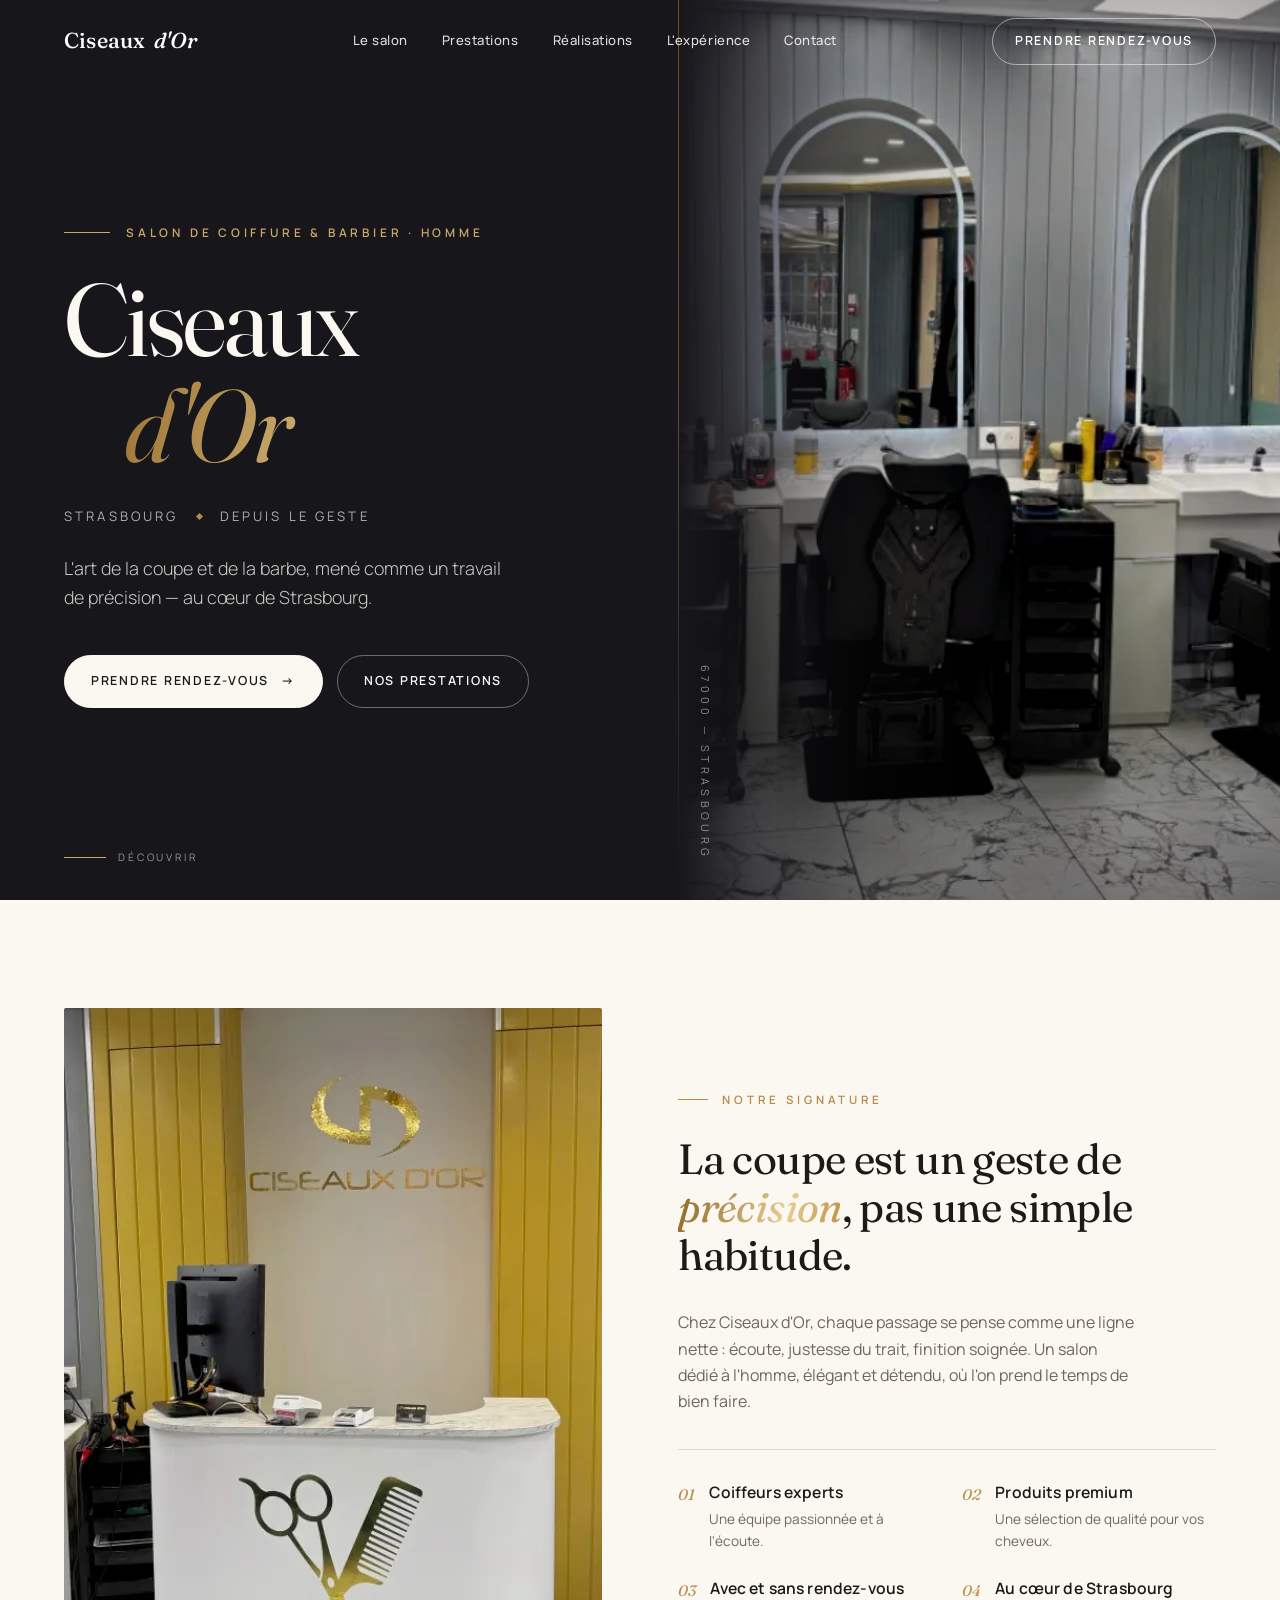
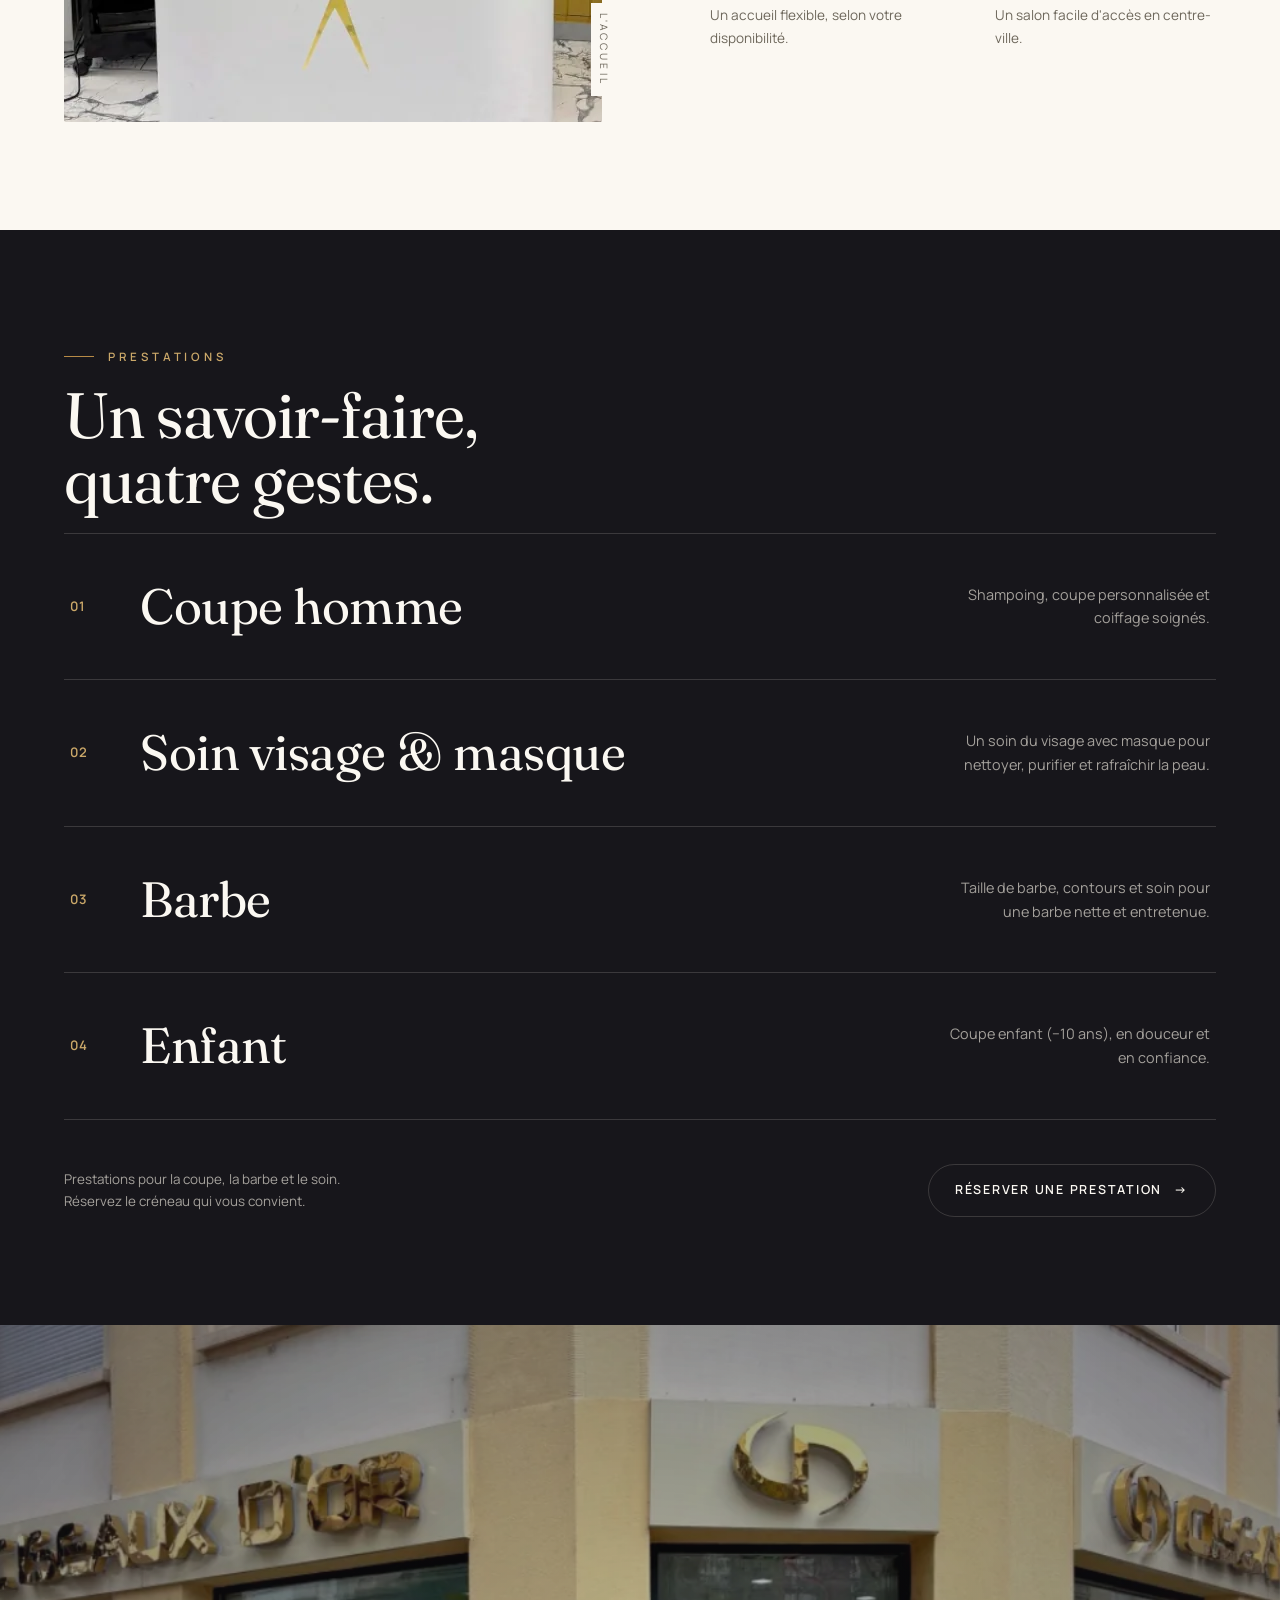
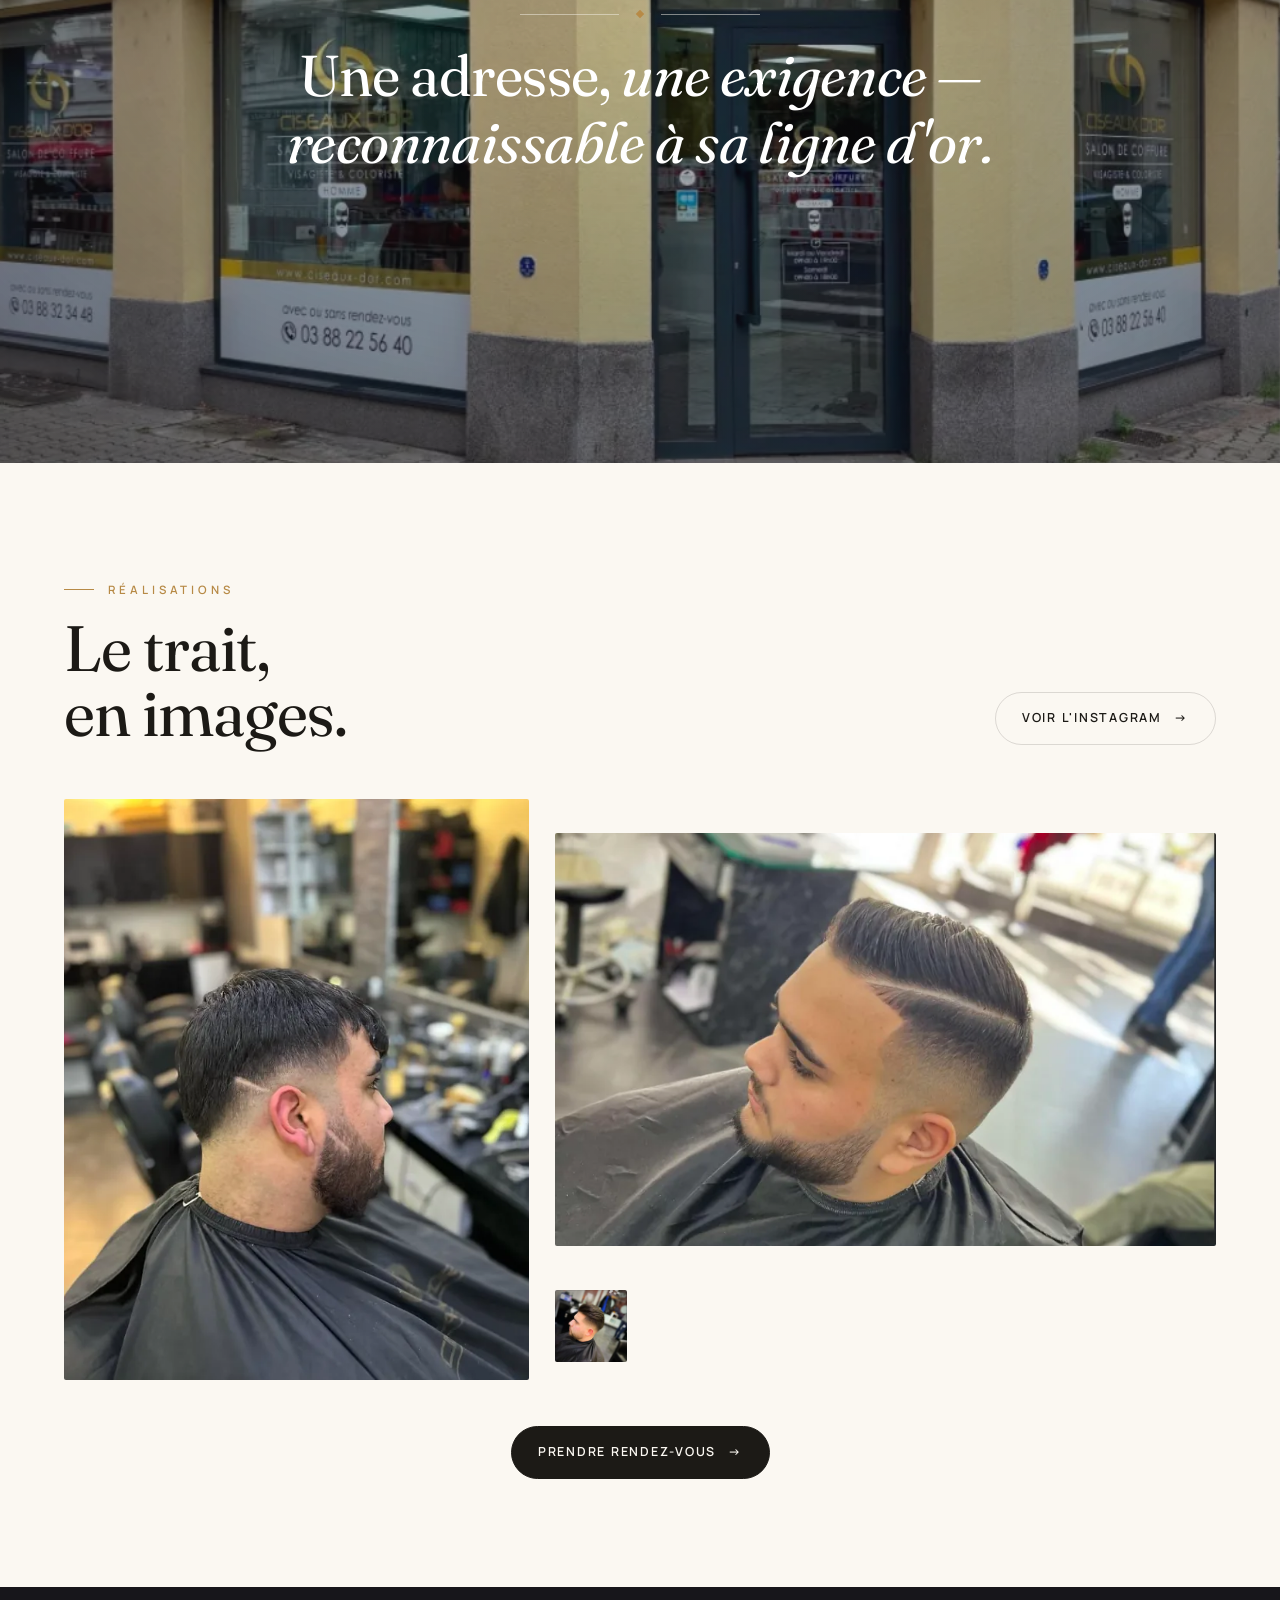
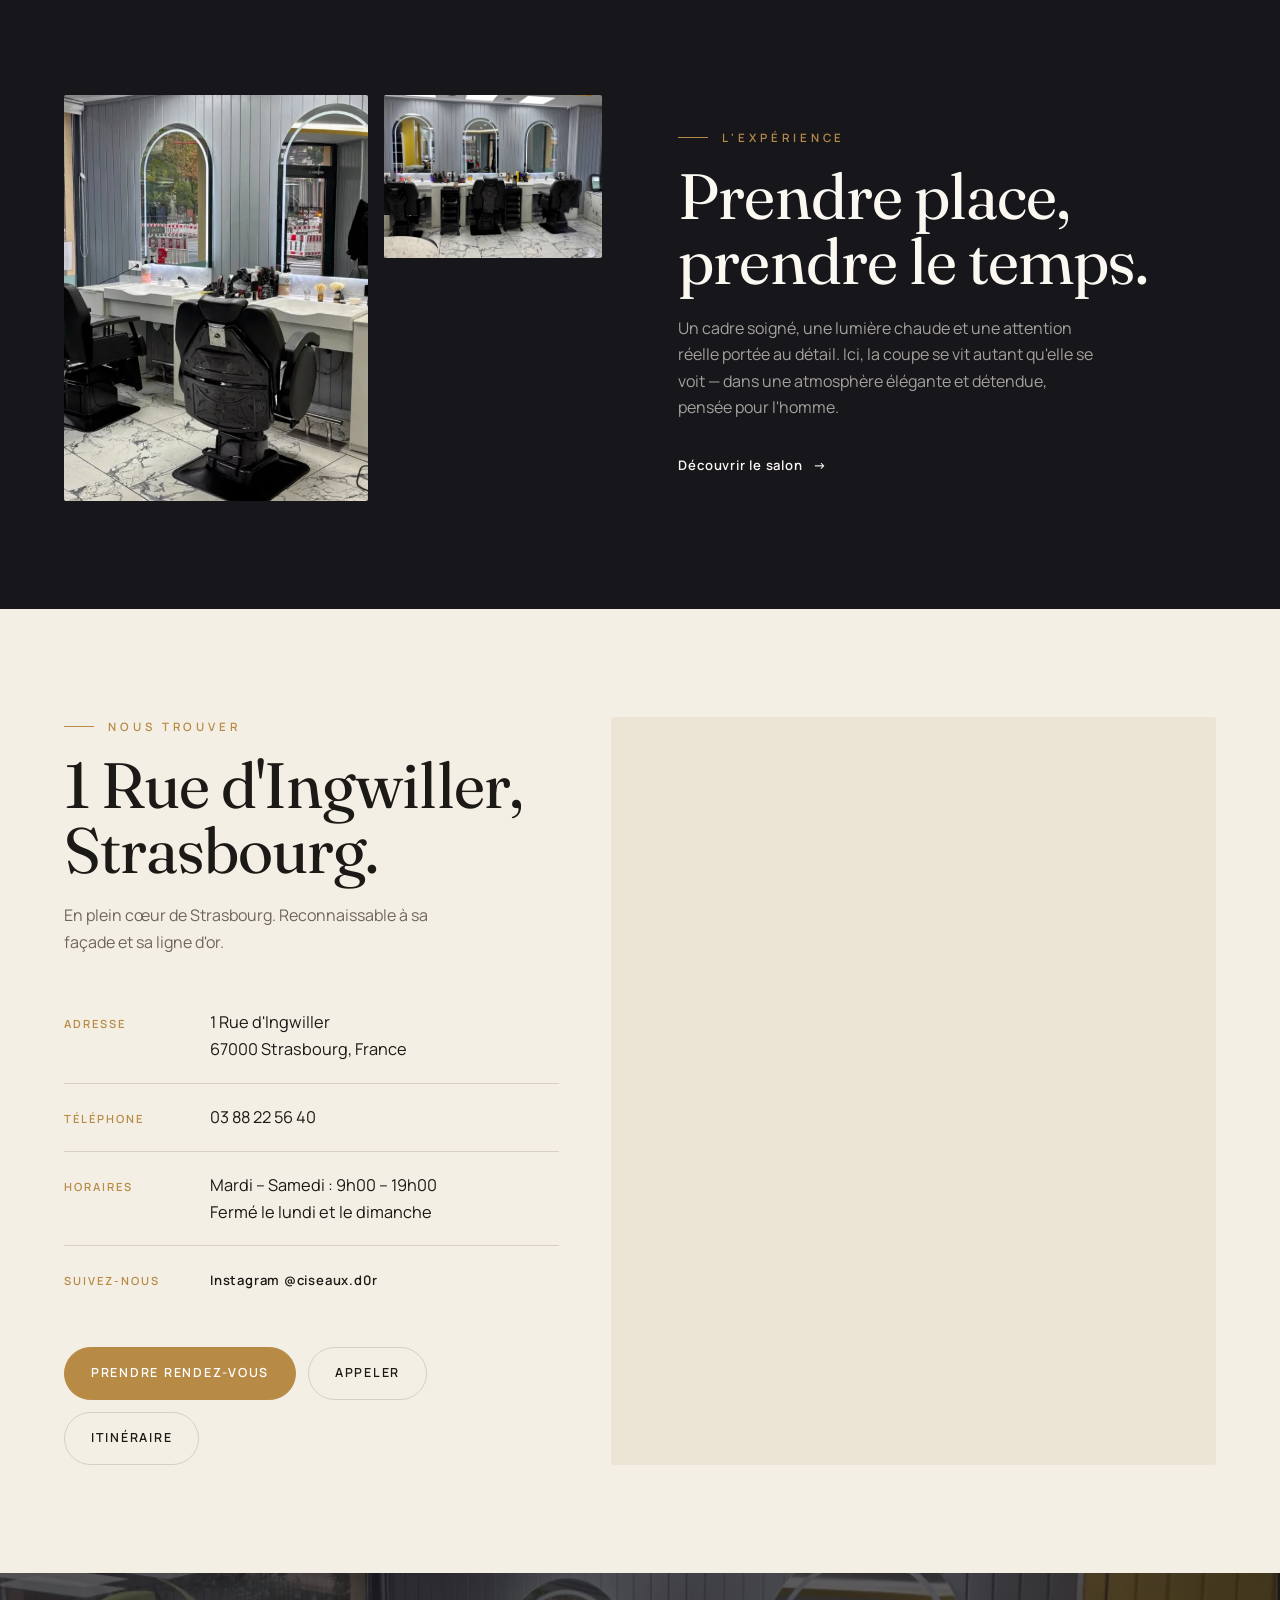
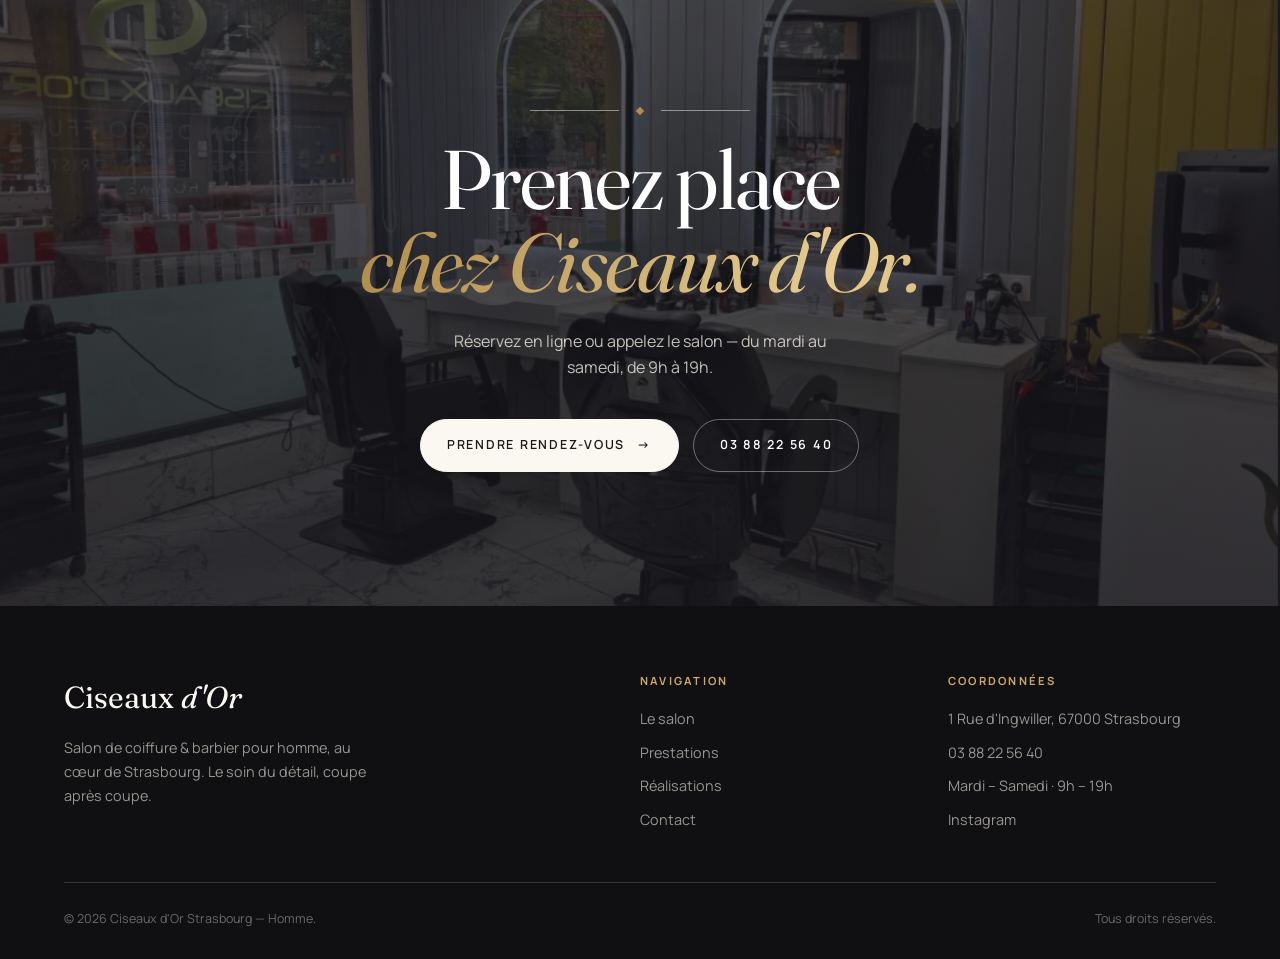
==== commit e91985c6: "Hero : passe de finition « Awwwards » (signature) Direction artistique inchangée. Travail ciblé sur " ====
--- a/index.html
+++ b/index.html
@@ -106,8 +106,8 @@
         <div class="hero__content">
           <p class="hero__kicker">Salon de coiffure &amp; barbier · Homme</p>
           <h1 class="hero__title">
-            <span class="l1">Ciseaux</span>
-            <span class="l2 foil">d'Or</span>
+            <span class="line"><span class="l1">Ciseaux</span></span>
+            <span class="line"><span class="l2 foil">d'Or</span></span>
           </h1>
           <div class="hero__meta">
             <span>Strasbourg</span><i></i><span>Depuis le geste</span>
--- a/css/style.css
+++ b/css/style.css
@@ -510,17 +510,43 @@
   line-height: 0.92;
   letter-spacing: -0.025em;
 }
-.hero__title .l1 {
+/* Masque de ligne : chaque ligne se dévoile de bas en haut */
+.hero__title .line {
   display: block;
-  opacity: 0;
-  animation: rise 1s var(--ease) 0.3s forwards;
-}
+  overflow: hidden;
+  padding: 0.11em 0.12em;
+  margin: -0.11em -0.12em;
+}
+.hero__title .l1,
 .hero__title .l2 {
   display: block;
+  transform: translateY(118%);
+  will-change: transform;
+}
+.hero__title .l2 {
   font-style: italic;
   padding-left: 0.6em;
-  opacity: 0;
-  animation: rise 1s var(--ease) 0.45s forwards;
+}
+.hero__title .l1 {
+  animation: lineUp 1.15s var(--ease-2) 0.2s forwards;
+}
+.hero__title .l2 {
+  animation: lineUp 1.15s var(--ease-2) 0.36s forwards,
+    foilSweep 1.9s var(--ease) 1.2s 1;
+}
+@keyframes lineUp {
+  to {
+    transform: translateY(0);
+  }
+}
+/* Passage de lumière unique sur « d'Or » */
+@keyframes foilSweep {
+  from {
+    background-position: 190% center;
+  }
+  to {
+    background-position: 0% center;
+  }
 }
 
 .hero__meta {
@@ -533,7 +559,7 @@
   text-transform: uppercase;
   color: rgba(244, 239, 229, 0.7);
   opacity: 0;
-  animation: rise 1s var(--ease) 0.6s forwards;
+  animation: rise 1s var(--ease) 0.66s forwards;
 }
 .hero__meta i {
   width: 5px;
@@ -549,7 +575,7 @@
   color: rgba(244, 239, 229, 0.82);
   font-weight: 300;
   opacity: 0;
-  animation: rise 1s var(--ease) 0.72s forwards;
+  animation: rise 1s var(--ease) 0.8s forwards;
 }
 
 .hero__actions {
@@ -558,7 +584,7 @@
   gap: 14px;
   flex-wrap: wrap;
   opacity: 0;
-  animation: rise 1s var(--ease) 0.85s forwards;
+  animation: rise 1.05s var(--ease) 1s forwards;
 }
 .hero__actions .btn {
   --bg: var(--paper);
@@ -585,42 +611,59 @@
   border-color: var(--paper);
 }
 
-/* Colonne média + révélation masque */
+/* Colonne média : intégration + révélation masque */
 .hero__media {
   position: relative;
   overflow: hidden;
-}
+  background: var(--char);
+}
+/* Étalonnage : ancre la photo dans la palette (or + charbon), léger vignettage */
+.hero__media::before {
+  content: "";
+  position: absolute;
+  inset: 0;
+  z-index: 1;
+  pointer-events: none;
+  mix-blend-mode: multiply;
+  background:
+    radial-gradient(135% 105% at 72% 36%, rgba(183, 138, 70, 0.14), transparent 58%),
+    radial-gradient(150% 130% at 34% 52%, transparent 52%, rgba(23, 22, 27, 0.5)),
+    linear-gradient(180deg, rgba(23, 22, 27, 0.26), transparent 24% 64%, rgba(23, 22, 27, 0.5));
+}
+/* Fondu de la photo dans le panneau charbon (couture) */
 .hero__media::after {
   content: "";
   position: absolute;
   inset: 0;
+  z-index: 2;
+  pointer-events: none;
   background: linear-gradient(
     90deg,
     var(--char) 0%,
-    rgba(23, 22, 27, 0.2) 22%,
-    transparent 45%
+    rgba(23, 22, 27, 0.62) 12%,
+    rgba(23, 22, 27, 0.16) 32%,
+    transparent 52%
   );
-  z-index: 2;
-  pointer-events: none;
 }
 .hero__media img {
   width: 100%;
   height: 100%;
   object-fit: cover;
-  object-position: center;
+  object-position: 54% 46%;
+  filter: contrast(1.06) saturate(0.9) brightness(0.95);
   clip-path: inset(0 0 0 100%);
-  transform: scale(1.12);
-  animation: heroWipe 1.5s var(--ease-2) 0.35s forwards,
-    heroFloat 1.5s var(--ease) 0.35s forwards;
-}
-@keyframes heroWipe {
+  transform: scale(1.08);
+  will-change: clip-path, transform;
+  animation: heroReveal 1.6s var(--ease-2) 0.35s forwards;
+}
+@keyframes heroReveal {
+  from {
+    clip-path: inset(0 0 0 100%);
+    transform: scale(1.13);
+  }
   to {
     clip-path: inset(0 0 0 0%);
-  }
-}
-@keyframes heroFloat {
-  to {
-    transform: scale(1.02);
+    transform: scale(1.08);
   }
 }
 
@@ -1381,14 +1424,21 @@
   .hero__media::after {
     background: linear-gradient(
       180deg,
-      rgba(23, 22, 27, 0.55),
-      rgba(23, 22, 27, 0.35) 40%,
-      rgba(23, 22, 27, 0.82)
+      rgba(23, 22, 27, 0.5),
+      rgba(23, 22, 27, 0.32) 38%,
+      rgba(23, 22, 27, 0.86)
     );
   }
   .hero__media img {
     clip-path: none;
-    animation: heroFloat 1.6s var(--ease) 0.2s forwards;
+    object-position: center 44%;
+    transform: scale(1.12);
+    animation: heroScaleM 1.8s var(--ease) 0.1s forwards;
+  }
+  @keyframes heroScaleM {
+    to {
+      transform: scale(1.04);
+    }
   }
   .hero__content {
     max-width: 720px;
@@ -1464,6 +1514,46 @@
     justify-content: center;
   }
 
+  /* ---- Hero mobile : composition dédiée ---- */
+  .hero__content {
+    padding: 116px var(--gut) 58px;
+    max-width: 600px;
+  }
+  .hero__kicker {
+    margin-bottom: 22px;
+    font-size: 0.66rem;
+    letter-spacing: 0.24em;
+    gap: 12px;
+  }
+  .hero__kicker::before {
+    width: 28px;
+  }
+  .hero__title {
+    font-size: clamp(3.6rem, 16.5vw, 5rem);
+    line-height: 0.9;
+  }
+  .hero__title .l2 {
+    padding-left: 0.35em;
+  }
+  .hero__meta {
+    margin-top: 22px;
+    font-size: 0.7rem;
+    letter-spacing: 0.2em;
+    gap: 13px;
+  }
+  .hero__lede {
+    margin-top: 20px;
+    max-width: 32ch;
+    font-size: 1.02rem;
+  }
+  .hero__actions {
+    margin-top: 30px;
+    gap: 12px;
+  }
+  .hero__scroll {
+    display: none;
+  }
+
   .philo__grid {
     gap: 40px;
   }
@@ -1590,6 +1680,10 @@
     clip-path: none !important;
     transform: none !important;
   }
+  .hero__title .l1,
+  .hero__title .l2 {
+    transform: none !important;
+  }
   .hero__kicker,
   .hero__title .l1,
   .hero__title .l2,
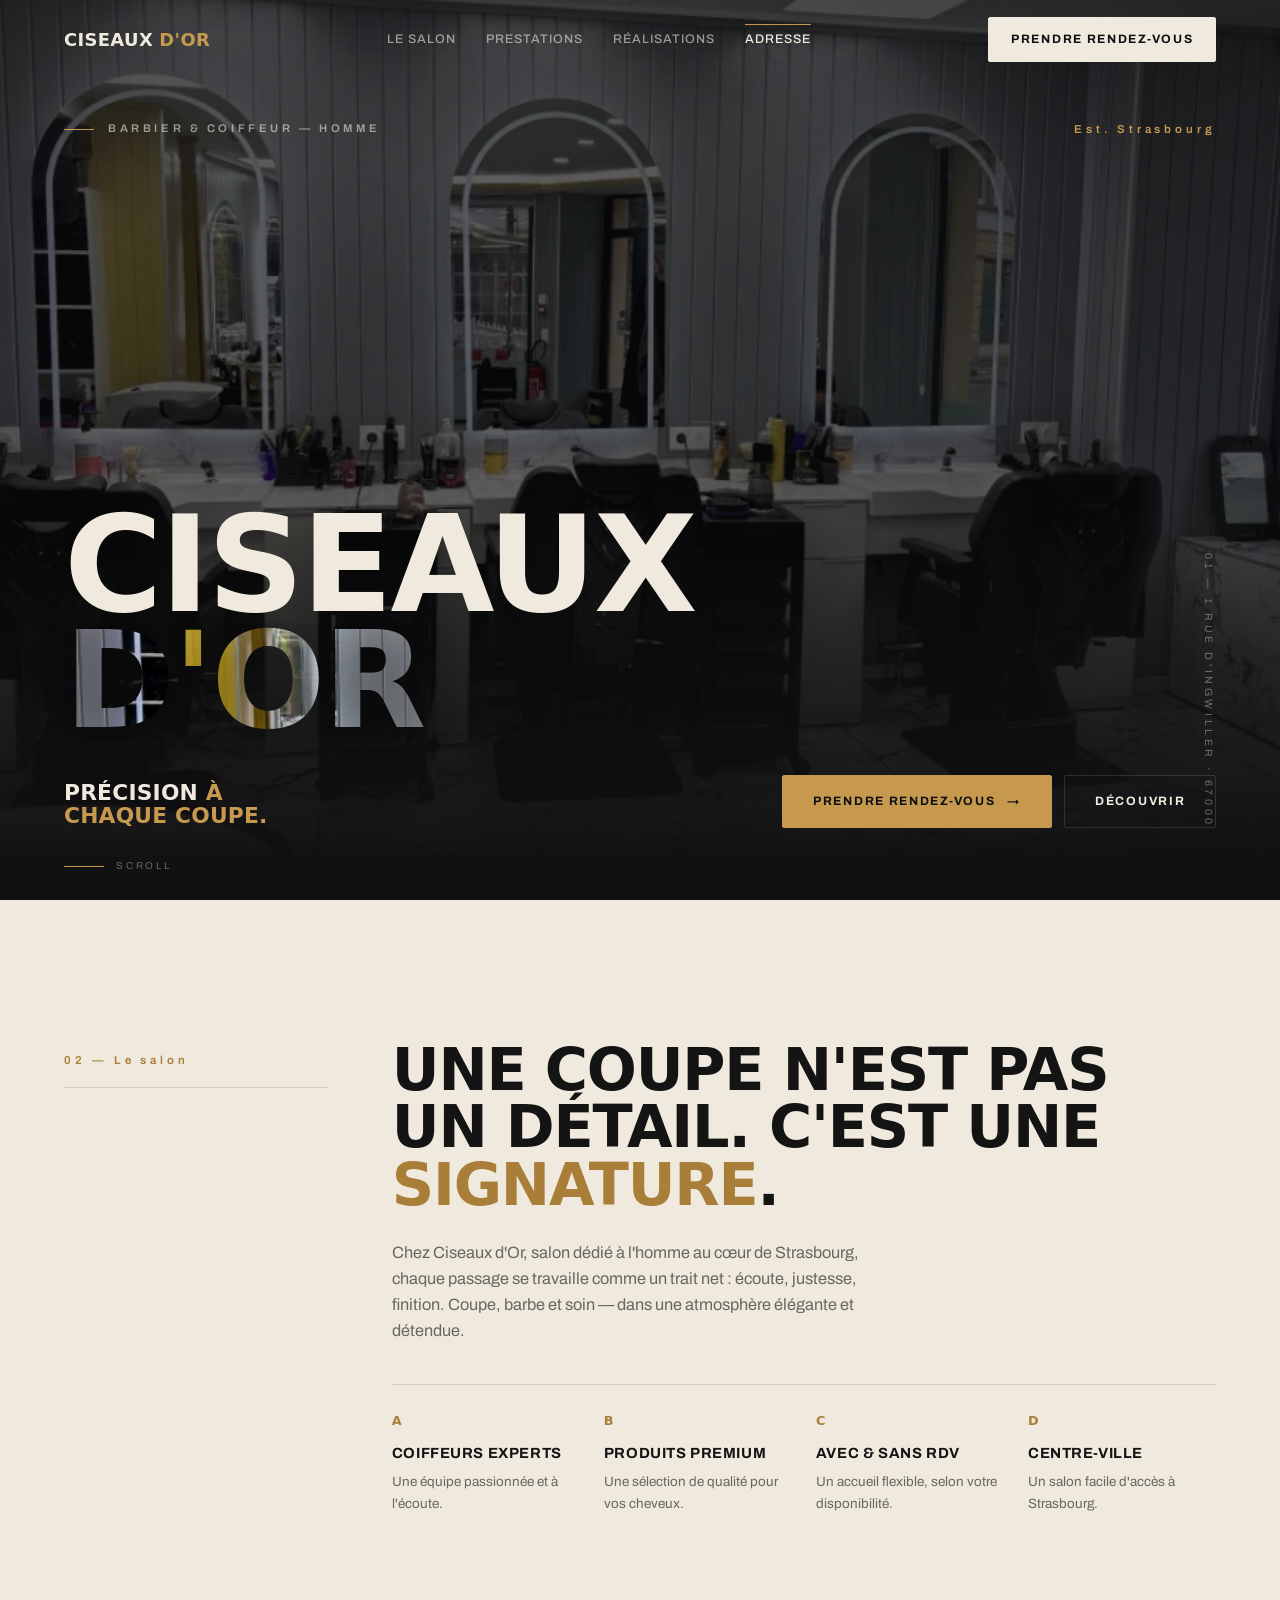
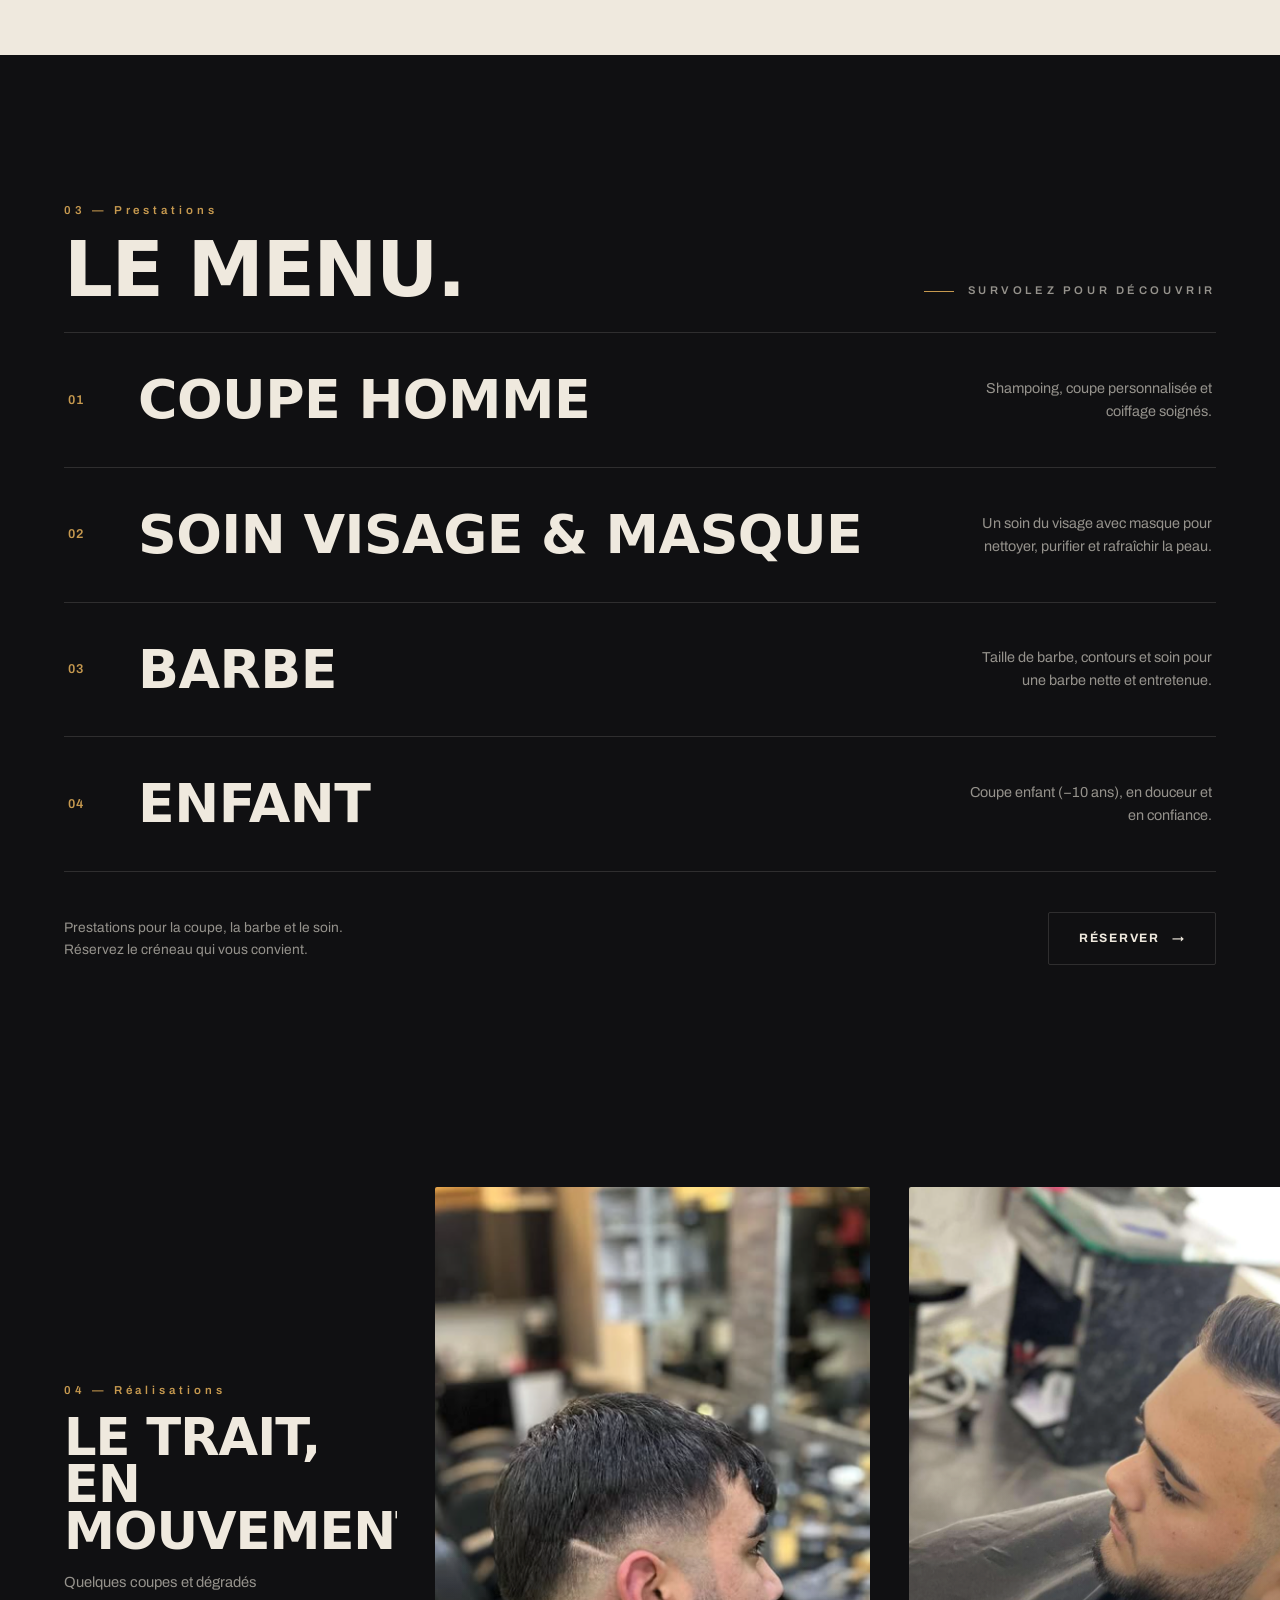
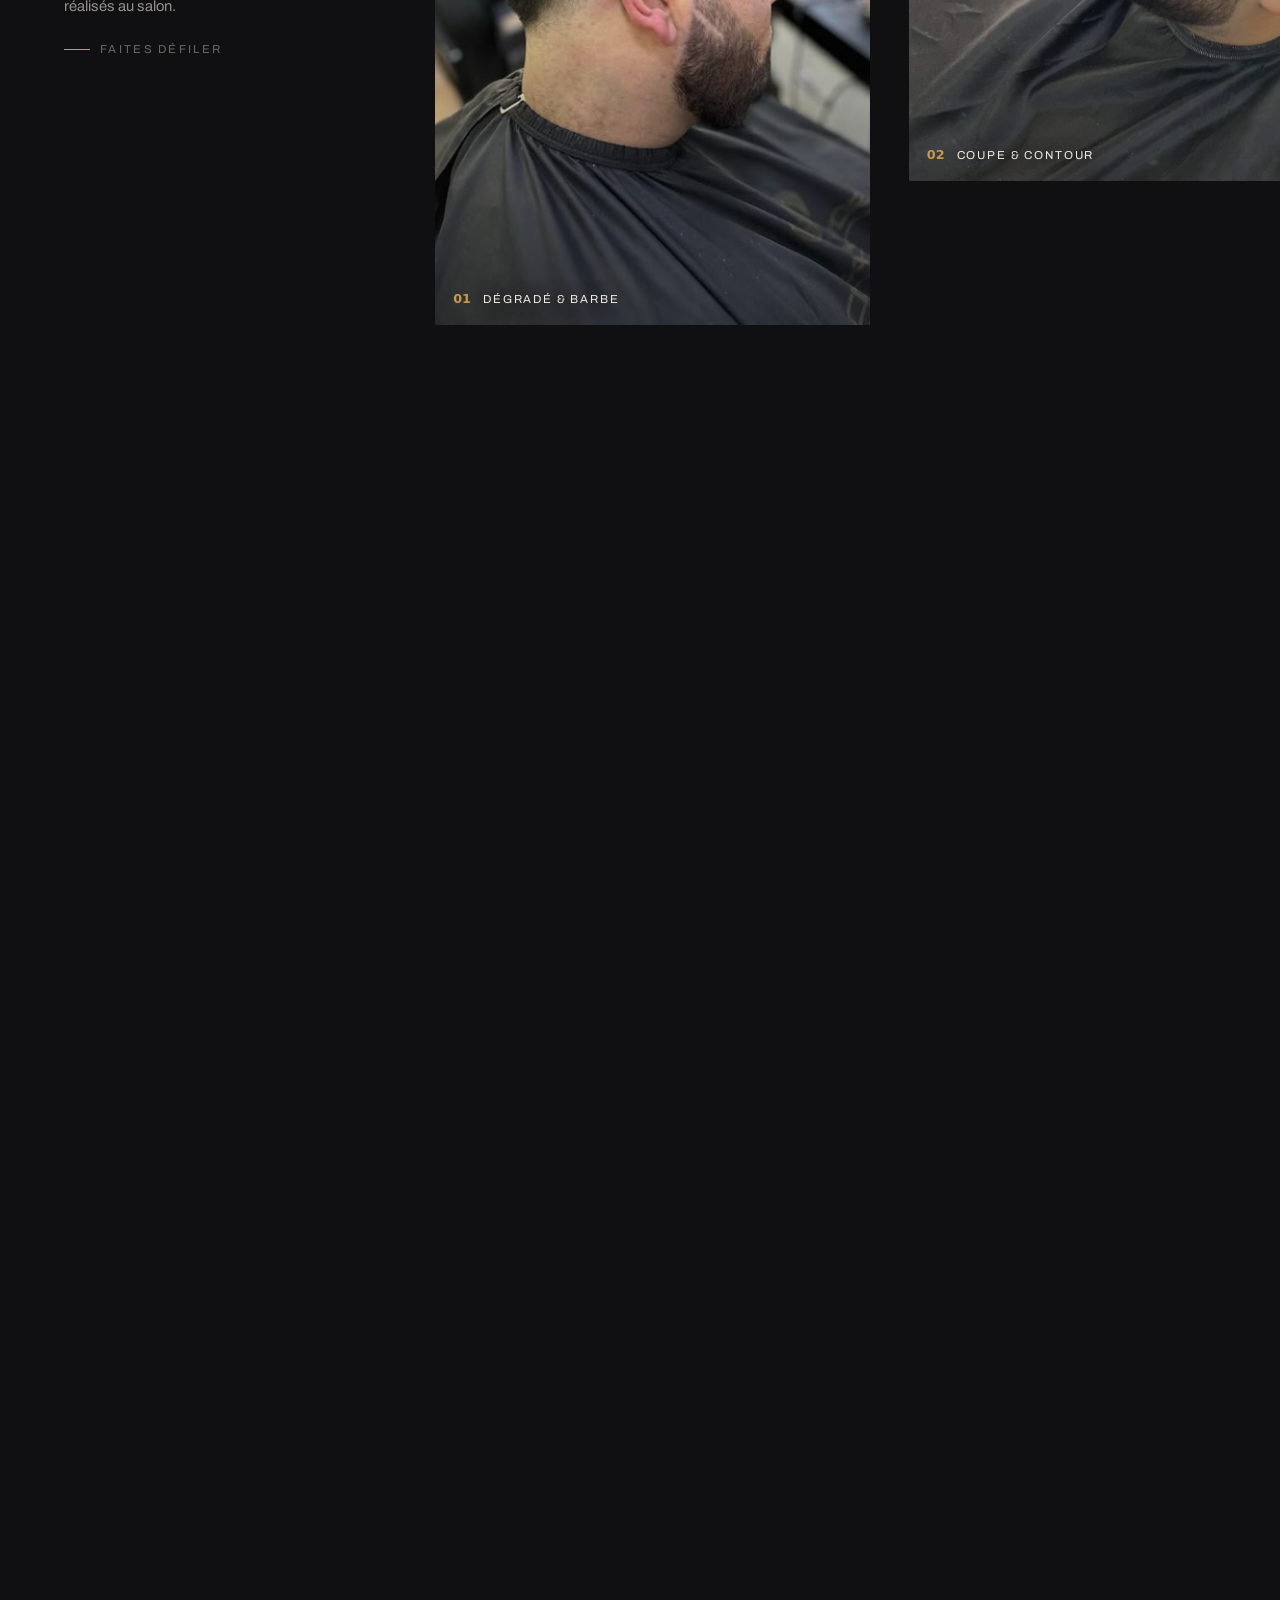
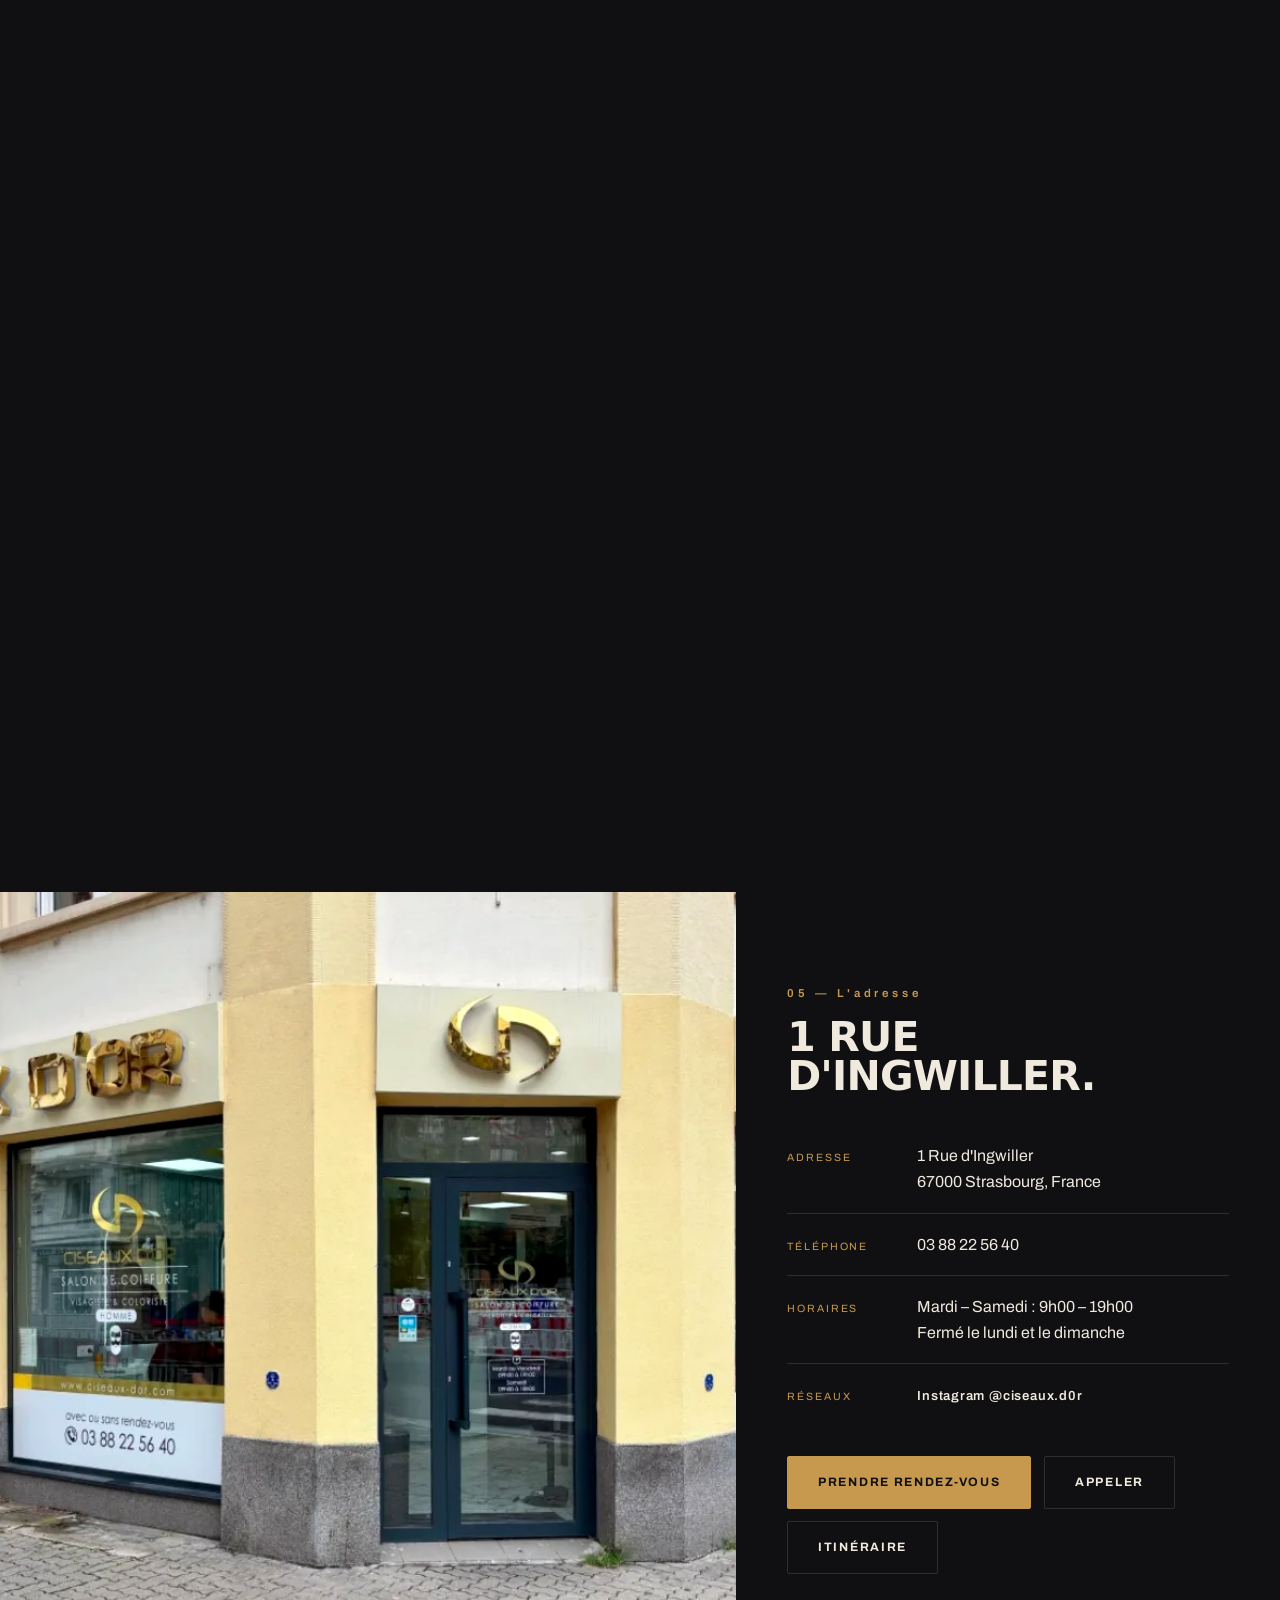
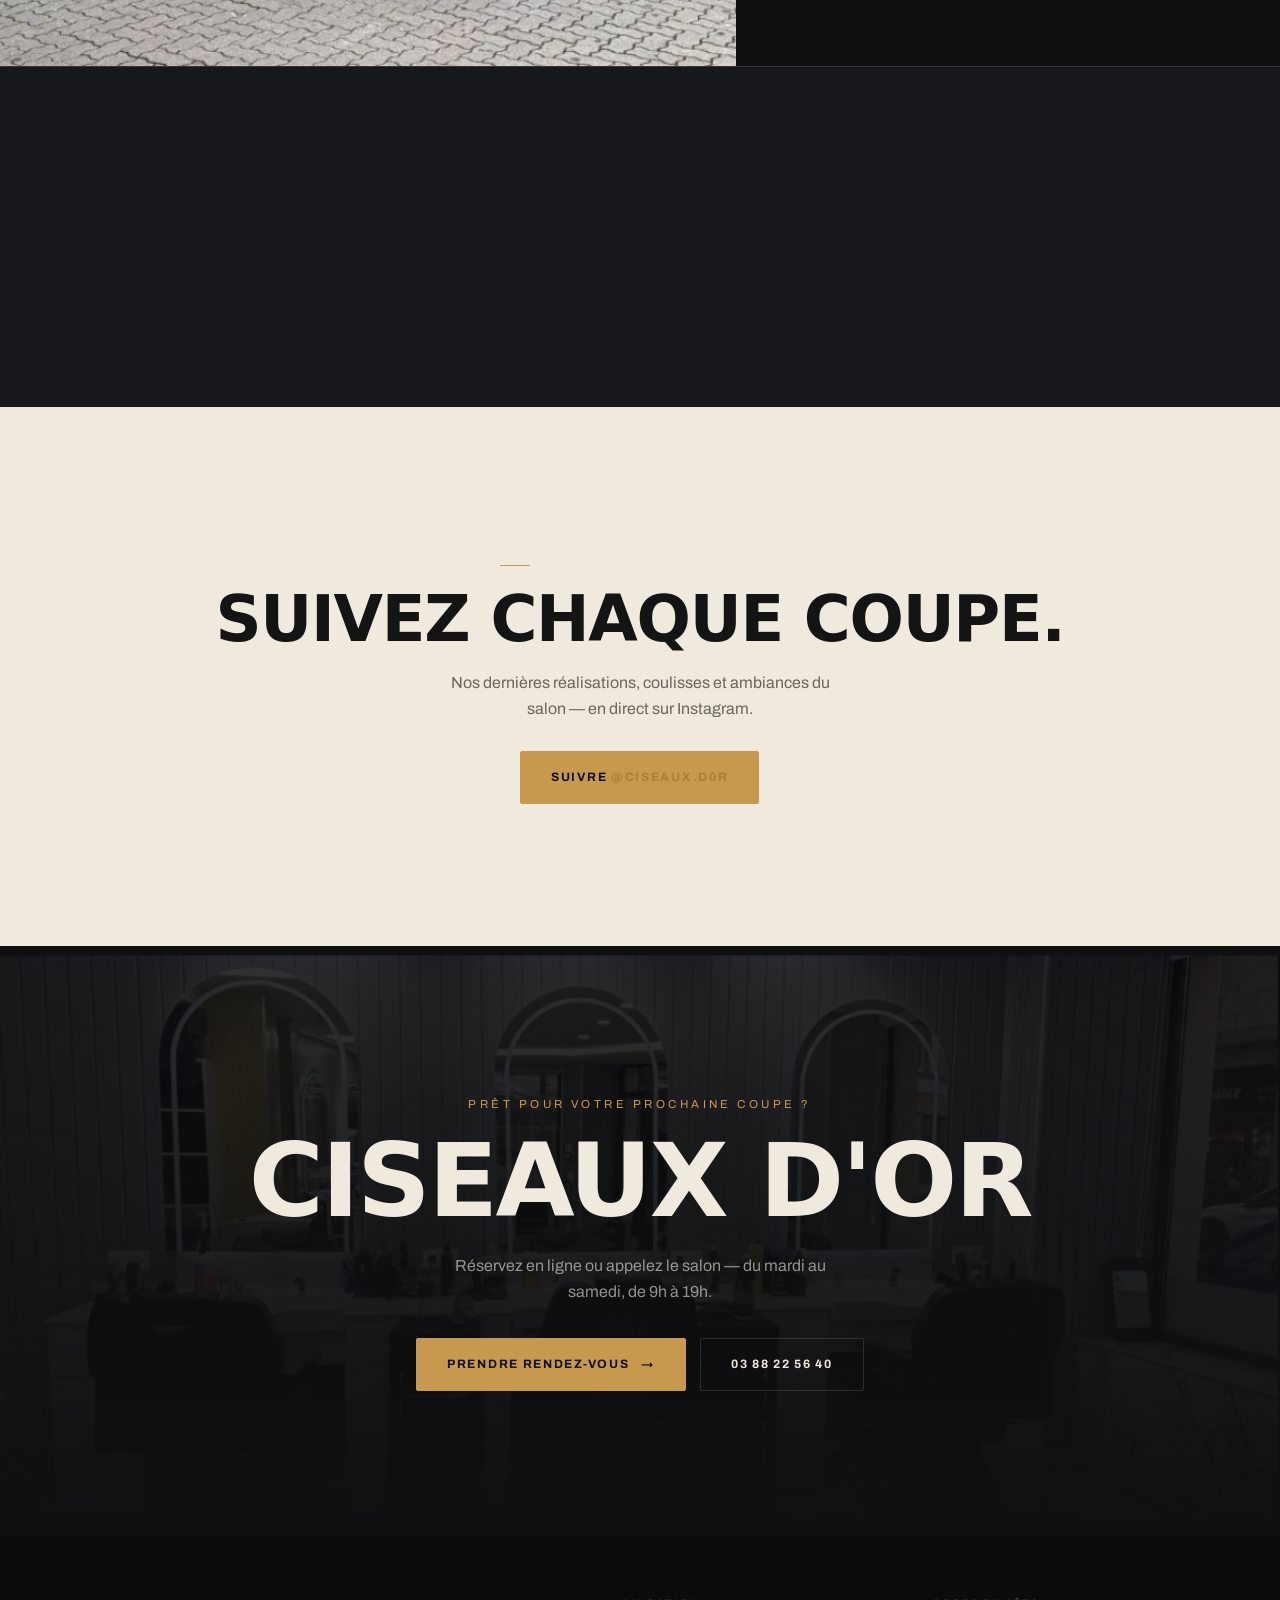
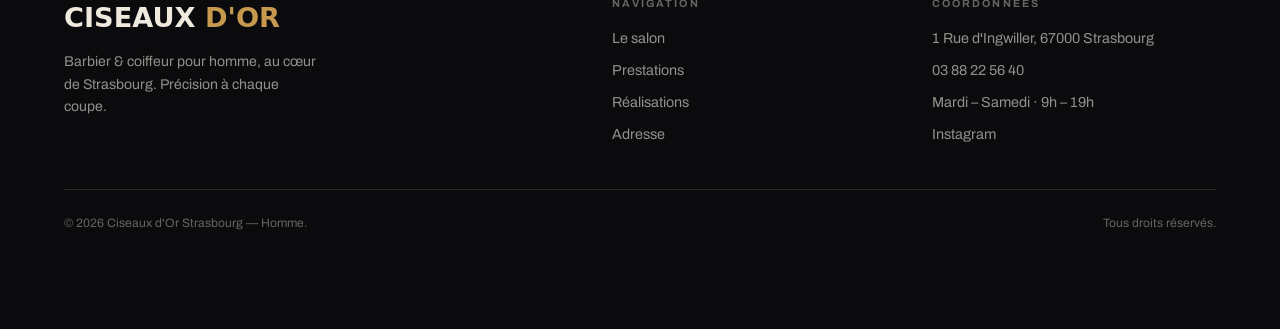
==== commit 5c50dbec: "Direction B « Coupe franche » — refonte cinématographique (PRÉVISUALISATION) 2e direction artistique" ====
--- a/index.html
+++ b/index.html
@@ -3,50 +3,44 @@
   <head>
     <meta charset="UTF-8" />
     <meta name="viewport" content="width=device-width, initial-scale=1, viewport-fit=cover" />
-    <meta name="theme-color" content="#17161b" />
-
-    <title>Ciseaux d'Or — Salon de coiffure &amp; barbier à Strasbourg</title>
+    <meta name="theme-color" content="#101012" />
+
+    <title>Ciseaux d'Or — Barbier &amp; coiffeur homme à Strasbourg</title>
     <meta
       name="description"
-      content="Ciseaux d'Or, salon de coiffure et barbier pour homme au 1 Rue d'Ingwiller, 67000 Strasbourg. Coupe, barbe, soin du visage et coupe enfant, du mardi au samedi. Réservation en ligne."
+      content="Ciseaux d'Or, barbier et coiffeur pour homme au 1 Rue d'Ingwiller, 67000 Strasbourg. Coupe, barbe, soin du visage et coupe enfant, du mardi au samedi. Réservation en ligne."
     />
     <link rel="canonical" href="https://kerimerg.github.io/ciseaux-d-or-stras/" />
 
-    <!-- Open Graph -->
     <meta property="og:type" content="website" />
     <meta property="og:site_name" content="Ciseaux d'Or Strasbourg" />
-    <meta property="og:title" content="Ciseaux d'Or — Salon de coiffure &amp; barbier à Strasbourg" />
-    <meta property="og:description" content="Coupe, barbe et soin du visage au cœur de Strasbourg. Un travail de précision, du mardi au samedi." />
+    <meta property="og:title" content="Ciseaux d'Or — Barbier &amp; coiffeur homme à Strasbourg" />
+    <meta property="og:description" content="Précision à chaque coupe. Coupe, barbe et soin du visage au cœur de Strasbourg." />
     <meta property="og:image" content="images/facade.png" />
     <meta property="og:locale" content="fr_FR" />
     <meta name="twitter:card" content="summary_large_image" />
 
-    <!-- Polices -->
     <link rel="preconnect" href="https://fonts.googleapis.com" />
     <link rel="preconnect" href="https://fonts.gstatic.com" crossorigin />
     <link
-      href="https://fonts.googleapis.com/css2?family=Fraunces:ital,opsz,wght@0,9..144,400;0,9..144,500;1,9..144,400;1,9..144,500&family=Manrope:wght@300;400;500;600;700&display=swap"
+      href="https://fonts.googleapis.com/css2?family=Archivo:wght@400;500;600;700&family=Archivo+Expanded:wght@600;700;800&display=swap"
       rel="stylesheet"
     />
-
-    <!-- Préchargement de la photo hero (LCP) -->
     <link rel="preload" as="image" href="images/salon1.webp" type="image/webp" fetchpriority="high" />
-
     <link rel="stylesheet" href="css/style.css" />
 
     <link
       rel="icon"
       type="image/svg+xml"
-      href="data:image/svg+xml,%3Csvg xmlns='http://www.w3.org/2000/svg' viewBox='0 0 24 24' fill='none' stroke='%23b78a46' stroke-width='2' stroke-linecap='round' stroke-linejoin='round'%3E%3Ccircle cx='6' cy='6' r='3'/%3E%3Ccircle cx='6' cy='18' r='3'/%3E%3Cline x1='20' y1='4' x2='8.12' y2='15.88'/%3E%3Cline x1='14.47' y1='14.48' x2='20' y2='20'/%3E%3Cline x1='8.12' y1='8.12' x2='12' y2='12'/%3E%3C/svg%3E"
+      href="data:image/svg+xml,%3Csvg xmlns='http://www.w3.org/2000/svg' viewBox='0 0 24 24' fill='none' stroke='%23c6994f' stroke-width='2' stroke-linecap='round' stroke-linejoin='round'%3E%3Ccircle cx='6' cy='6' r='3'/%3E%3Ccircle cx='6' cy='18' r='3'/%3E%3Cline x1='20' y1='4' x2='8.12' y2='15.88'/%3E%3Cline x1='14.47' y1='14.48' x2='20' y2='20'/%3E%3Cline x1='8.12' y1='8.12' x2='12' y2='12'/%3E%3C/svg%3E"
     />
 
-    <!-- Schema.org — HairSalon (données réelles) -->
     <script type="application/ld+json">
       {
         "@context": "https://schema.org",
         "@type": "HairSalon",
         "name": "Ciseaux d'Or",
-        "description": "Salon de coiffure et barbier pour homme à Strasbourg.",
+        "description": "Barbier et coiffeur pour homme à Strasbourg.",
         "url": "https://kerimerg.github.io/ciseaux-d-or-stras/",
         "image": "https://kerimerg.github.io/ciseaux-d-or-stras/images/facade.png",
         "telephone": "+33388225640",
@@ -72,335 +66,260 @@
   </head>
 
   <body>
-    <!-- ============ HEADER ============ -->
+    <!-- Micro-intro -->
+    <div class="intro" id="intro" aria-hidden="true">
+      <div class="intro__mark"><span>Ciseaux</span><span>d'Or</span></div>
+      <span class="intro__bar"></span>
+    </div>
+
+    <!-- Header -->
     <header class="header" id="header">
       <div class="wrap header__in">
-        <a href="#top" class="brand" aria-label="Ciseaux d'Or — Accueil">
-          Ciseaux&nbsp;<span class="and">d'Or</span>
-        </a>
-
+        <a href="#top" class="brand" aria-label="Ciseaux d'Or — Accueil">Ciseaux <b>d'Or</b></a>
         <nav class="nav mobile" id="nav" aria-label="Navigation principale">
-          <a href="#philosophie">Le salon</a>
+          <a href="#manifeste">Le salon</a>
           <a href="#prestations">Prestations</a>
           <a href="#realisations">Réalisations</a>
-          <a href="#experience">L'expérience</a>
-          <a href="#contact">Contact</a>
+          <a href="#adresse">Adresse</a>
           <div class="nav__panel-cta">
-            <a class="btn btn--gold" href="https://www.planity.com/les-ciseaux-dor-67000-strasbourg" target="_blank" rel="noopener"><span>Réserver</span></a>
+            <a class="btn btn--brass" href="https://www.planity.com/les-ciseaux-dor-67000-strasbourg" target="_blank" rel="noopener"><span>Réserver</span></a>
           </div>
         </nav>
-
         <div class="header__cta">
           <a class="btn" href="https://www.planity.com/les-ciseaux-dor-67000-strasbourg" target="_blank" rel="noopener" data-magnetic><span>Prendre rendez-vous</span></a>
         </div>
-
-        <button class="burger" id="burger" aria-label="Ouvrir le menu" aria-expanded="false" aria-controls="nav">
-          <span></span><span></span><span></span>
-        </button>
+        <button class="burger" id="burger" aria-label="Ouvrir le menu" aria-expanded="false" aria-controls="nav"><span></span><span></span><span></span></button>
       </div>
     </header>
 
     <main id="top">
-      <!-- ============ HERO ============ -->
-      <section class="hero" aria-label="Ciseaux d'Or, salon de coiffure à Strasbourg">
-        <div class="hero__content">
-          <p class="hero__kicker">Salon de coiffure &amp; barbier · Homme</p>
-          <h1 class="hero__title">
-            <span class="line"><span class="l1">Ciseaux</span></span>
-            <span class="line"><span class="l2 foil">d'Or</span></span>
+      <!-- 01 — HERO -->
+      <section class="hero" id="hero" aria-label="Ciseaux d'Or, barbier à Strasbourg">
+        <div class="hero__bg" data-parallax>
+          <picture>
+            <source srcset="images/salon1.webp" type="image/webp" />
+            <img src="images/salon1.png" width="1166" height="710" alt="Intérieur du salon Ciseaux d'Or à Strasbourg" fetchpriority="high" />
+          </picture>
+        </div>
+
+        <div class="hero__top">
+          <span class="kicker rise hero__kick">Barbier &amp; coiffeur — Homme</span>
+          <span class="idx hero__side-top">Est. Strasbourg</span>
+        </div>
+
+        <div class="wrap hero__in">
+          <h1 class="hero__word">
+            <span class="w w1"><span class="l-solid">Ciseaux</span></span>
+            <span class="w w2"><span class="l-window">d'Or</span></span>
           </h1>
           <div class="hero__meta">
-            <span>Strasbourg</span><i></i><span>Depuis le geste</span>
-          </div>
-          <p class="hero__lede">
-            L'art de la coupe et de la barbe, mené comme un travail de précision —
-            au cœur de Strasbourg.
-          </p>
-          <div class="hero__actions">
-            <a class="btn" href="https://www.planity.com/les-ciseaux-dor-67000-strasbourg" target="_blank" rel="noopener" data-magnetic>
-              <span>Prendre rendez-vous</span>
-              <span class="arrow" aria-hidden="true">→</span>
-            </a>
-            <a class="btn btn--line" href="#prestations"><span>Nos prestations</span></a>
-          </div>
-        </div>
-
-        <div class="hero__media">
-          <picture>
-            <source srcset="images/salon1.webp" type="image/webp" />
-            <img src="images/salon1.png" width="1166" height="710" alt="Intérieur du salon Ciseaux d'Or : postes de coiffure et miroirs cintrés" fetchpriority="high" />
-          </picture>
-        </div>
-        <span class="hero__seam" aria-hidden="true"></span>
-        <span class="hero__vertical" aria-hidden="true">67000 — Strasbourg</span>
-        <a href="#philosophie" class="hero__scroll"><span aria-hidden="true"></span>Découvrir</a>
-      </section>
-
-      <!-- ============ PHILOSOPHIE / IDENTITÉ ============ -->
-      <section class="section philo" id="philosophie">
-        <div class="wrap philo__grid">
-          <figure class="philo__media rev">
-            <picture>
-              <source srcset="images/accueil.webp" type="image/webp" />
-              <img src="images/accueil.png" width="1177" height="714" loading="lazy" alt="Accueil du salon Ciseaux d'Or et son logo doré" />
-            </picture>
-            <figcaption>L'accueil</figcaption>
-          </figure>
-
-          <div class="philo__copy">
-            <p class="kicker rev">Notre signature</p>
-            <p class="philo__statement rev rev-d1">
-              La coupe est un geste de <span class="foil em">précision</span>, pas
-              une simple habitude.
+            <p class="hero__accroche rise">Précision <b>à chaque coupe.</b></p>
+            <div class="hero__actions rise">
+              <a class="btn btn--brass" href="https://www.planity.com/les-ciseaux-dor-67000-strasbourg" target="_blank" rel="noopener" data-magnetic><span>Prendre rendez-vous</span><span class="ar" aria-hidden="true">→</span></a>
+              <a class="btn btn--line" href="#manifeste"><span>Découvrir</span></a>
+            </div>
+          </div>
+        </div>
+
+        <span class="hero__side rise">01 — 1 Rue d'Ingwiller · 67000</span>
+        <a href="#manifeste" class="scrollcue" aria-hidden="true"><i></i>Scroll</a>
+      </section>
+
+      <!-- 02 — MANIFESTO -->
+      <section class="section mani" id="manifeste">
+        <div class="wrap mani__grid">
+          <div class="mani__side rev">
+            <span class="idx">02 — Le salon</span>
+            <span class="mani__rule"></span>
+          </div>
+          <div>
+            <h2 class="mani__statement rev">
+              Une coupe n'est pas un détail. C'est une <span class="o">signature</span>.
+            </h2>
+            <p class="mani__text rev d1">
+              Chez Ciseaux d'Or, salon dédié à l'homme au cœur de Strasbourg, chaque
+              passage se travaille comme un trait net : écoute, justesse, finition.
+              Coupe, barbe et soin — dans une atmosphère élégante et détendue.
             </p>
-            <p class="philo__text rev rev-d2">
-              Chez Ciseaux d'Or, chaque passage se pense comme une ligne nette :
-              écoute, justesse du trait, finition soignée. Un salon dédié à l'homme,
-              élégant et détendu, où l'on prend le temps de bien faire.
-            </p>
-            <div class="marks rev rev-d3">
-              <div class="mark">
-                <span class="n">01</span>
-                <div><h4>Coiffeurs experts</h4><p>Une équipe passionnée et à l'écoute.</p></div>
-              </div>
-              <div class="mark">
-                <span class="n">02</span>
-                <div><h4>Produits premium</h4><p>Une sélection de qualité pour vos cheveux.</p></div>
-              </div>
-              <div class="mark">
-                <span class="n">03</span>
-                <div><h4>Avec et sans rendez-vous</h4><p>Un accueil flexible, selon votre disponibilité.</p></div>
-              </div>
-              <div class="mark">
-                <span class="n">04</span>
-                <div><h4>Au cœur de Strasbourg</h4><p>Un salon facile d'accès en centre-ville.</p></div>
-              </div>
-            </div>
-          </div>
-        </div>
-      </section>
-
-      <!-- ============ PRESTATIONS ============ -->
-      <section class="section dark services" id="prestations">
-        <div class="wrap">
-          <div class="services__head rev">
-            <div>
-              <p class="kicker">Prestations</p>
-              <h2 class="display h-lg" style="margin-top:16px">Un savoir-faire,<br />quatre gestes.</h2>
-            </div>
-          </div>
-
-          <div class="services__list" id="srvList">
-            <article class="srv" data-peek="coupe">
-              <span class="srv__n">01</span>
-              <h3 class="srv__name">Coupe homme</h3>
-              <p class="srv__desc">Shampoing, coupe personnalisée et coiffage soignés.</p>
-            </article>
-            <article class="srv" data-peek="soin">
-              <span class="srv__n">02</span>
-              <h3 class="srv__name">Soin visage &amp; masque</h3>
-              <p class="srv__desc">Un soin du visage avec masque pour nettoyer, purifier et rafraîchir la peau.</p>
-            </article>
-            <article class="srv" data-peek="barbe">
-              <span class="srv__n">03</span>
-              <h3 class="srv__name">Barbe</h3>
-              <p class="srv__desc">Taille de barbe, contours et soin pour une barbe nette et entretenue.</p>
-            </article>
-            <article class="srv" data-peek="enfant">
-              <span class="srv__n">04</span>
-              <h3 class="srv__name">Enfant</h3>
-              <p class="srv__desc">Coupe enfant (&minus;10 ans), en douceur et en confiance.</p>
-            </article>
-          </div>
-
-          <div class="services__foot rev">
-            <p class="services__note">Prestations pour la coupe, la barbe et le soin. Réservez le créneau qui vous convient.</p>
-            <a class="btn btn--ghost" href="https://www.planity.com/les-ciseaux-dor-67000-strasbourg" target="_blank" rel="noopener"><span>Réserver une prestation</span><span class="arrow" aria-hidden="true">→</span></a>
-          </div>
-        </div>
-
-        <!-- Aperçu image flottant (desktop) -->
-        <div class="srv-peek" id="srvPeek" aria-hidden="true">
+            <div class="mani__marks rev d2">
+              <div class="mani__mark"><span class="n">A</span><h4>Coiffeurs experts</h4><p>Une équipe passionnée et à l'écoute.</p></div>
+              <div class="mani__mark"><span class="n">B</span><h4>Produits premium</h4><p>Une sélection de qualité pour vos cheveux.</p></div>
+              <div class="mani__mark"><span class="n">C</span><h4>Avec &amp; sans RDV</h4><p>Un accueil flexible, selon votre disponibilité.</p></div>
+              <div class="mani__mark"><span class="n">D</span><h4>Centre-ville</h4><p>Un salon facile d'accès à Strasbourg.</p></div>
+            </div>
+          </div>
+        </div>
+      </section>
+
+      <!-- 03 — SERVICES -->
+      <section class="section services" id="prestations">
+        <div class="services__bg" aria-hidden="true">
           <img data-key="coupe" src="images/coupe-2.webp" alt="" />
           <img data-key="soin" src="images/salon2.webp" alt="" />
           <img data-key="barbe" src="images/coupe-3.webp" alt="" />
           <img data-key="enfant" src="images/salon1.webp" alt="" />
         </div>
-      </section>
-
-      <!-- ============ MOMENT PHOTOGRAPHIQUE ============ -->
-      <section class="plate" aria-label="Le salon Ciseaux d'Or">
-        <div class="plate__media" data-parallax>
+        <div class="wrap services__wrap">
+          <div class="services__head rev">
+            <div>
+              <span class="idx">03 — Prestations</span>
+              <h2 class="display h-title" style="margin-top:14px">Le menu.</h2>
+            </div>
+            <span class="kicker" style="margin-bottom:6px">Survolez pour découvrir</span>
+          </div>
+
+          <div class="menu" id="menu">
+            <article class="menu__row" data-bg="coupe">
+              <span class="menu__n">01</span>
+              <h3 class="menu__name">Coupe homme</h3>
+              <p class="menu__desc">Shampoing, coupe personnalisée et coiffage soignés.</p>
+            </article>
+            <article class="menu__row" data-bg="soin">
+              <span class="menu__n">02</span>
+              <h3 class="menu__name">Soin visage &amp; masque</h3>
+              <p class="menu__desc">Un soin du visage avec masque pour nettoyer, purifier et rafraîchir la peau.</p>
+            </article>
+            <article class="menu__row" data-bg="barbe">
+              <span class="menu__n">03</span>
+              <h3 class="menu__name">Barbe</h3>
+              <p class="menu__desc">Taille de barbe, contours et soin pour une barbe nette et entretenue.</p>
+            </article>
+            <article class="menu__row" data-bg="enfant">
+              <span class="menu__n">04</span>
+              <h3 class="menu__name">Enfant</h3>
+              <p class="menu__desc">Coupe enfant (&minus;10 ans), en douceur et en confiance.</p>
+            </article>
+          </div>
+
+          <div class="services__foot rev">
+            <p>Prestations pour la coupe, la barbe et le soin. Réservez le créneau qui vous convient.</p>
+            <a class="btn btn--line" href="https://www.planity.com/les-ciseaux-dor-67000-strasbourg" target="_blank" rel="noopener"><span>Réserver</span><span class="ar" aria-hidden="true">→</span></a>
+          </div>
+        </div>
+      </section>
+
+      <!-- 04 — WORK / RÉALISATIONS (galerie horizontale) -->
+      <section class="work" id="realisations" aria-label="Réalisations Ciseaux d'Or">
+        <div class="hscroll" id="hscroll">
+          <div class="hscroll__sticky">
+            <div class="hscroll__track" id="track">
+              <div class="frame frame--intro">
+                <span class="idx">04 — Réalisations</span>
+                <h2 style="margin-top:14px">Le trait,<br />en mouvement.</h2>
+                <p>Quelques coupes et dégradés réalisés au salon.</p>
+                <span class="work__hint" style="margin-top:22px"><i></i>Faites défiler</span>
+              </div>
+
+              <figure class="frame frame--tall">
+                <img src="images/coupe-1.png" width="612" height="753" loading="lazy" alt="Dégradé homme et barbe réalisés au salon Ciseaux d'Or" style="object-position:center 40%" />
+                <figcaption><span class="fn">01</span><span class="ft">Dégradé &amp; barbe</span></figcaption>
+              </figure>
+
+              <figure class="frame frame--wide">
+                <img src="images/coupe-2.png" width="766" height="760" loading="lazy" alt="Coupe homme avec raie dessinée et dégradé net" style="object-position:center 26%" />
+                <figcaption><span class="fn">02</span><span class="ft">Coupe &amp; contour</span></figcaption>
+              </figure>
+
+              <figure class="frame">
+                <img src="images/coupe-3.png" width="603" height="606" loading="lazy" alt="Coupe coiffée en arrière avec barbe soignée" />
+                <figcaption><span class="fn">03</span><span class="ft">Coiffage &amp; finition</span></figcaption>
+              </figure>
+
+              <figure class="frame frame--wide">
+                <img src="images/salon2.png" width="1178" height="709" loading="lazy" alt="Postes de coiffure et miroirs du salon Ciseaux d'Or" style="object-position:center 40%" />
+                <figcaption><span class="fn">04</span><span class="ft">Le salon</span></figcaption>
+              </figure>
+
+              <div class="frame frame--end">
+                <span class="idx">Suite</span>
+                <h2 class="display" style="font-size:clamp(1.6rem,2.4vw,2.4rem);margin:12px 0 18px">Sur Instagram.</h2>
+                <a class="btn btn--line" href="https://www.instagram.com/ciseaux.d0r/" target="_blank" rel="noopener"><span>@ciseaux.d0r</span><span class="ar" aria-hidden="true">→</span></a>
+              </div>
+            </div>
+          </div>
+        </div>
+      </section>
+
+      <!-- 05 — THE PLACE -->
+      <section class="place" id="adresse">
+        <div class="place__grid">
+          <figure class="place__media rev">
+            <picture>
+              <source srcset="images/facade.webp" type="image/webp" />
+              <img src="images/facade.png" width="1161" height="714" loading="lazy" alt="Façade du salon Ciseaux d'Or, 1 Rue d'Ingwiller à Strasbourg" />
+            </picture>
+          </figure>
+          <div class="place__panel">
+            <span class="idx rev">05 — L'adresse</span>
+            <h2 class="rev d1">1 Rue<br />d'Ingwiller.</h2>
+            <dl class="place__info rev d2">
+              <div class="prow"><dt>Adresse</dt><dd>1 Rue d'Ingwiller<br />67000 Strasbourg, France</dd></div>
+              <div class="prow"><dt>Téléphone</dt><dd><a href="tel:+33388225640">03 88 22 56 40</a></dd></div>
+              <div class="prow"><dt>Horaires</dt><dd id="hoursDd">Mardi – Samedi : 9h00 – 19h00<br />Fermé le lundi et le dimanche</dd></div>
+              <div class="prow"><dt>Réseaux</dt><dd><a href="https://www.instagram.com/ciseaux.d0r/" target="_blank" rel="noopener" class="ulink">Instagram @ciseaux.d0r</a></dd></div>
+            </dl>
+            <div class="place__actions rev d3">
+              <a class="btn btn--brass" href="https://www.planity.com/les-ciseaux-dor-67000-strasbourg" target="_blank" rel="noopener" data-magnetic><span>Prendre rendez-vous</span></a>
+              <a class="btn btn--line" href="tel:+33388225640"><span>Appeler</span></a>
+              <a class="btn btn--line" href="https://www.google.com/maps/dir/?api=1&destination=1%20Rue%20d'Ingwiller%2C%2067000%20Strasbourg" target="_blank" rel="noopener"><span>Itinéraire</span></a>
+            </div>
+          </div>
+        </div>
+        <div class="place__map">
+          <iframe
+            title="Localisation de Ciseaux d'Or — 1 Rue d'Ingwiller, 67000 Strasbourg"
+            src="https://maps.google.com/maps?q=1%20Rue%20d'Ingwiller%2C%2067000%20Strasbourg&z=16&output=embed"
+            loading="lazy"
+            referrerpolicy="no-referrer-when-downgrade"
+            allowfullscreen
+          ></iframe>
+        </div>
+      </section>
+
+      <!-- 06 — INSTAGRAM (réel) -->
+      <section class="section social">
+        <div class="wrap">
+          <span class="kicker" style="justify-content:center">Le travail, au quotidien</span>
+          <h2>Suivez chaque coupe.</h2>
+          <p>Nos dernières réalisations, coulisses et ambiances du salon — en direct sur Instagram.</p>
+          <a class="btn btn--brass" href="https://www.instagram.com/ciseaux.d0r/" target="_blank" rel="noopener" data-magnetic><span>Suivre <span class="social__handle">@ciseaux.d0r</span></span></a>
+        </div>
+      </section>
+
+      <!-- 07 — FINAL -->
+      <section class="final" aria-label="Prendre rendez-vous">
+        <div class="final__bg" data-parallax>
           <picture>
-            <source srcset="images/facade.webp" type="image/webp" />
-            <img src="images/facade.png" width="1161" height="714" loading="lazy" alt="Façade du salon Ciseaux d'Or au 1 Rue d'Ingwiller à Strasbourg" />
+            <source srcset="images/salon1.webp" type="image/webp" />
+            <img src="images/salon1.png" width="1166" height="710" loading="lazy" alt="Salon Ciseaux d'Or à Strasbourg" />
           </picture>
         </div>
-        <div class="plate__in rev">
-          <div class="rule"><i></i></div>
-          <p class="plate__q"><b>Une adresse,</b> une exigence — <span class="em">reconnaissable</span> à sa ligne d'or.</p>
-        </div>
-      </section>
-
-      <!-- ============ RÉALISATIONS ============ -->
-      <section class="section work" id="realisations">
-        <div class="wrap">
-          <div class="work__head rev">
-            <div>
-              <p class="kicker">Réalisations</p>
-              <h2 class="display h-lg" style="margin-top:16px">Le trait,<br />en images.</h2>
-            </div>
-            <a class="btn btn--ghost" href="https://www.instagram.com/ciseaux.d0r/" target="_blank" rel="noopener"><span>Voir l'Instagram</span><span class="arrow" aria-hidden="true">→</span></a>
-          </div>
-
-          <div class="gallery rev">
-            <figure class="shot shot--a">
-              <picture>
-                <source srcset="images/coupe-1.webp" type="image/webp" />
-                <img src="images/coupe-1.png" width="612" height="753" loading="lazy" alt="Dégradé homme et barbe travaillés au salon Ciseaux d'Or" />
-              </picture>
-              <figcaption>Dégradé &amp; barbe</figcaption>
-            </figure>
-            <figure class="shot shot--b">
-              <picture>
-                <source srcset="images/coupe-2.webp" type="image/webp" />
-                <img src="images/coupe-2.png" width="766" height="760" loading="lazy" alt="Coupe homme avec raie dessinée et dégradé net" style="object-position:center 30%" />
-              </picture>
-              <figcaption>Coupe &amp; contour</figcaption>
-            </figure>
-            <figure class="shot shot--c">
-              <picture>
-                <source srcset="images/coupe-3.webp" type="image/webp" />
-                <img src="images/coupe-3.png" width="603" height="606" loading="lazy" alt="Coupe coiffée en arrière avec barbe soignée" />
-              </picture>
-              <figcaption>Coiffage &amp; finition</figcaption>
-            </figure>
-          </div>
-
-          <div class="work__cta rev">
-            <a class="btn" href="https://www.planity.com/les-ciseaux-dor-67000-strasbourg" target="_blank" rel="noopener" data-magnetic><span>Prendre rendez-vous</span><span class="arrow" aria-hidden="true">→</span></a>
-          </div>
-        </div>
-      </section>
-
-      <!-- ============ L'EXPÉRIENCE / LE SALON ============ -->
-      <section class="section exp" id="experience">
-        <div class="wrap exp__grid">
-          <div class="exp__media rev">
-            <figure class="m1">
-              <picture>
-                <source srcset="images/salon2.webp" type="image/webp" />
-                <img src="images/salon2.png" width="1178" height="709" loading="lazy" alt="Postes de coiffure et miroirs du salon Ciseaux d'Or" style="object-position:center 35%" />
-              </picture>
-            </figure>
-            <figure class="m2">
-              <picture>
-                <source srcset="images/salon1.webp" type="image/webp" />
-                <img src="images/salon1.png" width="1166" height="710" loading="lazy" alt="Ambiance intérieure du salon Ciseaux d'Or" />
-              </picture>
-            </figure>
-          </div>
-          <div class="exp__copy">
-            <p class="kicker rev">L'expérience</p>
-            <h2 class="display h-lg rev rev-d1" style="margin-top:16px">Prendre place,<br />prendre le temps.</h2>
-            <p class="exp__lede rev rev-d2">
-              Un cadre soigné, une lumière chaude et une attention réelle portée au
-              détail. Ici, la coupe se vit autant qu'elle se voit — dans une
-              atmosphère élégante et détendue, pensée pour l'homme.
-            </p>
-            <div class="rev rev-d3">
-              <a class="link-u" href="#contact">Découvrir le salon <span aria-hidden="true">→</span></a>
-            </div>
-          </div>
-        </div>
-      </section>
-
-      <!-- ============ LOCALISATION / CONTACT ============ -->
-      <section class="section find" id="contact">
-        <div class="wrap">
-          <div class="find__grid">
-            <div class="find__info rev">
-              <p class="kicker">Nous trouver</p>
-              <h2 class="display h-lg" style="margin-top:16px">1 Rue d'Ingwiller,<br />Strasbourg.</h2>
-              <p class="find__lede">En plein cœur de Strasbourg. Reconnaissable à sa façade et sa ligne d'or.</p>
-
-              <dl>
-                <div class="info-row">
-                  <dt>Adresse</dt>
-                  <dd>1 Rue d'Ingwiller<br />67000 Strasbourg, France</dd>
-                </div>
-                <div class="info-row">
-                  <dt>Téléphone</dt>
-                  <dd><a href="tel:+33388225640">03 88 22 56 40</a></dd>
-                </div>
-                <div class="info-row">
-                  <dt>Horaires</dt>
-                  <dd id="hoursDd">
-                    <span data-day="2">Mardi</span> – <span data-day="6">Samedi</span> : 9h00 – 19h00<br />
-                    Fermé le lundi et le dimanche
-                  </dd>
-                </div>
-                <div class="info-row">
-                  <dt>Suivez-nous</dt>
-                  <dd><a href="https://www.instagram.com/ciseaux.d0r/" target="_blank" rel="noopener" class="link-u">Instagram @ciseaux.d0r</a></dd>
-                </div>
-              </dl>
-
-              <div class="find__actions">
-                <a class="btn btn--gold" href="https://www.planity.com/les-ciseaux-dor-67000-strasbourg" target="_blank" rel="noopener" data-magnetic><span>Prendre rendez-vous</span></a>
-                <a class="btn btn--ghost" href="tel:+33388225640"><span>Appeler</span></a>
-                <a class="btn btn--ghost" href="https://www.google.com/maps/dir/?api=1&destination=1%20Rue%20d'Ingwiller%2C%2067000%20Strasbourg" target="_blank" rel="noopener"><span>Itinéraire</span></a>
-              </div>
-            </div>
-
-            <div class="find__map rev rev-d1">
-              <iframe
-                title="Localisation de Ciseaux d'Or — 1 Rue d'Ingwiller, 67000 Strasbourg"
-                src="https://maps.google.com/maps?q=1%20Rue%20d'Ingwiller%2C%2067000%20Strasbourg&z=16&output=embed"
-                loading="lazy"
-                referrerpolicy="no-referrer-when-downgrade"
-                allowfullscreen
-              ></iframe>
-            </div>
-          </div>
-        </div>
-      </section>
-
-      <!-- ============ CTA FINAL ============ -->
-      <section class="final" aria-label="Prendre rendez-vous">
-        <div class="final__media">
-          <picture>
-            <source srcset="images/salon2.webp" type="image/webp" />
-            <img src="images/salon2.png" width="1178" height="709" loading="lazy" alt="Salon Ciseaux d'Or à Strasbourg" />
-          </picture>
-        </div>
-        <div class="wrap final__in rev">
-          <div class="rule"><i></i></div>
-          <h2 class="display">Prenez place<span class="em foil">chez Ciseaux d'Or.</span></h2>
+        <div class="wrap rev">
+          <span class="final__k">Prêt pour votre prochaine coupe ?</span>
+          <h2>Ciseaux d'Or</h2>
           <p>Réservez en ligne ou appelez le salon — du mardi au samedi, de 9h à 19h.</p>
           <div class="final__actions">
-            <a class="btn" href="https://www.planity.com/les-ciseaux-dor-67000-strasbourg" target="_blank" rel="noopener" data-magnetic><span>Prendre rendez-vous</span><span class="arrow" aria-hidden="true">→</span></a>
+            <a class="btn btn--brass" href="https://www.planity.com/les-ciseaux-dor-67000-strasbourg" target="_blank" rel="noopener" data-magnetic><span>Prendre rendez-vous</span><span class="ar" aria-hidden="true">→</span></a>
             <a class="btn btn--line" href="tel:+33388225640"><span>03 88 22 56 40</span></a>
           </div>
         </div>
       </section>
     </main>
 
-    <!-- ============ FOOTER ============ -->
     <footer class="footer">
       <div class="wrap">
-        <div class="footer__top">
+        <div class="footer__grid">
           <div class="footer__brand-col">
-            <div class="footer__brand">Ciseaux <span class="and">d'Or</span></div>
-            <p>Salon de coiffure &amp; barbier pour homme, au cœur de Strasbourg. Le soin du détail, coupe après coupe.</p>
+            <div class="footer__brand">Ciseaux <b>d'Or</b></div>
+            <p>Barbier &amp; coiffeur pour homme, au cœur de Strasbourg. Précision à chaque coupe.</p>
           </div>
           <div>
             <h5>Navigation</h5>
             <ul>
-              <li><a href="#philosophie">Le salon</a></li>
+              <li><a href="#manifeste">Le salon</a></li>
               <li><a href="#prestations">Prestations</a></li>
               <li><a href="#realisations">Réalisations</a></li>
-              <li><a href="#contact">Contact</a></li>
+              <li><a href="#adresse">Adresse</a></li>
             </ul>
           </div>
           <div>
@@ -420,10 +339,12 @@
       </div>
     </footer>
 
-    <!-- Lightbox -->
-    <div class="lb" id="lb" aria-hidden="true">
-      <button class="lb__x" id="lbX" aria-label="Fermer">&times;</button>
-      <img src="" alt="" id="lbImg" />
+    <!-- Barre réservation mobile -->
+    <div class="bookbar" id="bookbar">
+      <a class="btn btn--brass" href="https://www.planity.com/les-ciseaux-dor-67000-strasbourg" target="_blank" rel="noopener"><span>Prendre rendez-vous</span></a>
+      <a class="btn btn--line call" href="tel:+33388225640" aria-label="Appeler le salon">
+        <svg width="18" height="18" viewBox="0 0 24 24" fill="none" stroke="currentColor" stroke-width="2" stroke-linecap="round" stroke-linejoin="round"><path d="M22 16.92v3a2 2 0 0 1-2.18 2 19.79 19.79 0 0 1-8.63-3.07 19.5 19.5 0 0 1-6-6 19.79 19.79 0 0 1-3.07-8.67A2 2 0 0 1 4.11 2h3a2 2 0 0 1 2 1.72c.13.96.36 1.9.7 2.81a2 2 0 0 1-.45 2.11L8.09 9.91a16 16 0 0 0 6 6l1.27-1.27a2 2 0 0 1 2.11-.45c.9.34 1.85.57 2.81.7A2 2 0 0 1 22 16.92z"/></svg>
+      </a>
     </div>
 
     <script src="js/main.js"></script>
--- a/css/style.css
+++ b/css/style.css
@@ -1,47 +1,34 @@
 /* =========================================================
    CISEAUX D'OR — Strasbourg
-   Direction artistique « La ligne d'or »
-   Ivoire chaud · Charbon · Or champagne (accent)
-   Fraunces (editorial) + Manrope (interface)
+   Direction « COUPE FRANCHE » — barber club éditorial
+   Graphite profond · Ivoire chaud · Laiton mat (accent rare)
+   Archivo Expanded (display) + Archivo (UI)
    ========================================================= */
 
 :root {
-  /* Toile & encres */
-  --paper: #fbf8f2;
-  --ivory: #f4efe5;
-  --ivory-2: #ece4d5;
-  --char: #17161b;
-  --char-2: #201e24;
-  --ink: #1c1a16;
-  --muted: #6d675b;
-  --muted-inv: rgba(244, 239, 229, 0.64);
-
-  /* Or champagne — accent rare */
-  --gold: #b78a46;
-  --gold-2: #cba869;
-  --gold-hair: rgba(183, 138, 70, 0.5);
-  --line: rgba(28, 26, 22, 0.14);
-  --line-inv: rgba(244, 239, 229, 0.16);
-
-  --foil: linear-gradient(
-    104deg,
-    #8f6624 0%,
-    #e7cd92 34%,
-    #b6883f 54%,
-    #f0d9a4 72%,
-    #a97c34 100%
-  );
-
-  --font-display: "Fraunces", Georgia, "Times New Roman", serif;
-  --font-ui: "Manrope", "Segoe UI", system-ui, sans-serif;
-
-  --maxw: 1320px;
-  --gut: clamp(20px, 5vw, 80px);
-  --ease: cubic-bezier(0.19, 1, 0.22, 1);
-  --ease-2: cubic-bezier(0.65, 0.05, 0.36, 1);
-}
-
-/* ---------- Reset ---------- */
+  --noir: #101012;
+  --graphite: #17181b;
+  --graphite-2: #202126;
+  --bone: #efe9de;
+  --bone-2: #e3dbcb;
+  --smoke: rgba(239, 233, 222, 0.6);
+  --smoke-2: rgba(239, 233, 222, 0.4);
+  --ink: #141414;
+  --ash: #6a675f;
+  --brass: #c6994f;
+  --brass-d: #a97e38;
+  --line-d: rgba(239, 233, 222, 0.14);
+  --line-l: rgba(16, 16, 18, 0.13);
+
+  --font-display: "Archivo Expanded", "Arial Narrow", system-ui, sans-serif;
+  --font-ui: "Archivo", "Segoe UI", system-ui, sans-serif;
+
+  --maxw: 1400px;
+  --gut: clamp(20px, 5vw, 72px);
+  --ease: cubic-bezier(0.16, 1, 0.3, 1);
+  --ease-2: cubic-bezier(0.65, 0, 0.35, 1);
+}
+
 *,
 *::before,
 *::after {
@@ -51,15 +38,17 @@
 }
 
 html {
+  -webkit-text-size-adjust: 100%;
+}
+html.ready {
   scroll-behavior: smooth;
-  -webkit-text-size-adjust: 100%;
 }
 
 body {
   font-family: var(--font-ui);
-  background: var(--ivory);
-  color: var(--ink);
-  line-height: 1.65;
+  background: var(--noir);
+  color: var(--bone);
+  line-height: 1.6;
   font-weight: 400;
   -webkit-font-smoothing: antialiased;
   overflow-x: hidden;
@@ -69,19 +58,16 @@
   display: block;
   max-width: 100%;
 }
-
 a {
   color: inherit;
   text-decoration: none;
 }
-
 ul {
   list-style: none;
 }
-
 ::selection {
-  background: var(--gold);
-  color: #fff;
+  background: var(--brass);
+  color: var(--noir);
 }
 
 /* ---------- Primitives ---------- */
@@ -93,193 +79,149 @@
 }
 
 .section {
-  padding-block: clamp(80px, 12vh, 170px);
+  padding-block: clamp(78px, 11vw, 168px);
   position: relative;
 }
-
-.dark {
-  background: var(--char);
-  color: var(--paper);
-}
-
-/* Étiquette éditoriale : « 01 — Coupe » / « Le salon » */
+.light {
+  background: var(--bone);
+  color: var(--ink);
+}
+
+.idx {
+  font-family: var(--font-ui);
+  font-size: 0.72rem;
+  font-weight: 600;
+  letter-spacing: 0.34em;
+  color: var(--brass);
+}
+
 .kicker {
   display: inline-flex;
   align-items: center;
   gap: 14px;
-  font-family: var(--font-ui);
-  font-size: 0.72rem;
+  font-size: 0.7rem;
   font-weight: 600;
-  letter-spacing: 0.34em;
-  text-transform: uppercase;
-  color: var(--gold);
-}
-
+  letter-spacing: 0.32em;
+  text-transform: uppercase;
+  color: var(--smoke);
+}
 .kicker::before {
   content: "";
   width: 30px;
   height: 1px;
-  background: var(--gold);
-}
-
-.dark .kicker {
-  color: var(--gold-2);
-}
-
-/* Titres display */
+  background: var(--brass);
+}
+.light .kicker {
+  color: var(--ash);
+}
+
 .display {
   font-family: var(--font-display);
-  font-optical-sizing: auto;
+  font-weight: 800;
+  line-height: 0.92;
+  letter-spacing: -0.02em;
+  text-transform: uppercase;
+  text-wrap: balance;
+}
+.h-title {
+  font-size: clamp(2.3rem, 6vw, 5.2rem);
+}
+.lead {
+  font-size: clamp(1.05rem, 1.5vw, 1.3rem);
+  color: var(--smoke);
+  max-width: 46ch;
   font-weight: 400;
-  line-height: 1.02;
-  letter-spacing: -0.015em;
-}
-
-.h-xl {
-  font-size: clamp(2.6rem, 7vw, 6rem);
-}
-.h-lg {
-  font-size: clamp(2.1rem, 5vw, 4rem);
-}
-.h-md {
-  font-size: clamp(1.7rem, 3.4vw, 2.7rem);
-}
-
-.lede {
-  font-size: clamp(1.05rem, 1.5vw, 1.28rem);
-  color: var(--muted);
-  font-weight: 400;
-  max-width: 44ch;
-}
-
-.dark .lede {
-  color: var(--muted-inv);
-}
-
-.em {
-  font-style: italic;
-}
-
-/* Or en feuille métallique (signature — usage rare) */
-.foil {
-  background: var(--foil);
-  background-size: 200% auto;
-  -webkit-background-clip: text;
-  background-clip: text;
-  color: transparent;
-}
-
-/* Divider fil d'or avec nœud losange */
-.rule {
-  display: flex;
-  align-items: center;
-  gap: 18px;
-  color: var(--gold-hair);
-}
-.rule::before,
-.rule::after {
-  content: "";
-  height: 1px;
-  flex: 1;
-  background: currentColor;
-}
-.rule i {
-  width: 6px;
-  height: 6px;
-  transform: rotate(45deg);
-  background: var(--gold);
-  flex: none;
+}
+.light .lead {
+  color: var(--ash);
 }
 
 /* ---------- Boutons ---------- */
 .btn {
-  --bg: var(--ink);
-  --fg: var(--paper);
+  --bg: var(--bone);
+  --fg: var(--noir);
   position: relative;
   display: inline-flex;
   align-items: center;
   gap: 12px;
-  padding: 15px 26px;
+  padding: 16px 30px;
   font-family: var(--font-ui);
-  font-size: 0.78rem;
-  font-weight: 600;
+  font-size: 0.76rem;
+  font-weight: 700;
   letter-spacing: 0.14em;
   text-transform: uppercase;
   color: var(--fg);
   background: var(--bg);
   border: 1px solid var(--bg);
-  border-radius: 999px;
+  border-radius: 2px;
   overflow: hidden;
   isolation: isolate;
   transition: color 0.5s var(--ease), border-color 0.5s var(--ease),
-    transform 0.4s var(--ease);
+    transform 0.45s var(--ease);
   will-change: transform;
 }
-
 .btn > * {
   position: relative;
   z-index: 1;
 }
-
 .btn::before {
   content: "";
   position: absolute;
   inset: 0;
   z-index: 0;
-  background: var(--gold);
-  transform: scaleY(0);
-  transform-origin: bottom;
+  background: var(--brass);
+  transform: translateY(101%);
   transition: transform 0.5s var(--ease);
 }
-
 .btn:hover {
-  color: #fff;
-  border-color: var(--gold);
-}
-
+  color: var(--noir);
+  border-color: var(--brass);
+}
 .btn:hover::before {
-  transform: scaleY(1);
-}
-
-.btn .arrow {
+  transform: translateY(0);
+}
+.btn .ar {
   transition: transform 0.4s var(--ease);
 }
-.btn:hover .arrow {
-  transform: translateX(4px);
-}
-
-.btn--gold {
-  --bg: var(--gold);
-  --fg: #fff;
-}
-.btn--gold::before {
+.btn:hover .ar {
+  transform: translateX(5px);
+}
+.btn--brass {
+  --bg: var(--brass);
+  --fg: var(--noir);
+}
+.btn--brass::before {
+  background: var(--bone);
+}
+.btn--brass:hover {
+  color: var(--noir);
+  border-color: var(--bone);
+}
+.btn--line {
+  --bg: transparent;
+  --fg: var(--bone);
+  border-color: var(--line-d);
+}
+.btn--line::before {
+  background: var(--bone);
+}
+.btn--line:hover {
+  color: var(--noir);
+  border-color: var(--bone);
+}
+.light .btn--line {
+  --fg: var(--ink);
+  border-color: var(--line-l);
+}
+.light .btn--line::before {
   background: var(--ink);
 }
-.btn--gold:hover {
+.light .btn--line:hover {
+  color: var(--bone);
   border-color: var(--ink);
 }
 
-.btn--ghost {
-  --bg: transparent;
-  --fg: var(--ink);
-  border-color: var(--line);
-}
-.btn--ghost::before {
-  background: var(--ink);
-}
-.dark .btn--ghost {
-  --fg: var(--paper);
-  border-color: var(--line-inv);
-}
-.dark .btn--ghost::before {
-  background: var(--paper);
-}
-.dark .btn--ghost:hover {
-  color: var(--ink);
-  border-color: var(--paper);
-}
-
-.link-u {
+.ulink {
   position: relative;
   display: inline-flex;
   align-items: center;
@@ -288,11 +230,11 @@
   font-size: 0.82rem;
   letter-spacing: 0.06em;
 }
-.link-u::after {
+.ulink::after {
   content: "";
   position: absolute;
   left: 0;
-  bottom: -4px;
+  bottom: -5px;
   width: 100%;
   height: 1px;
   background: currentColor;
@@ -300,8 +242,70 @@
   transform-origin: left;
   transition: transform 0.45s var(--ease);
 }
-.link-u:hover::after {
+.ulink:hover::after {
   transform: scaleX(1);
+}
+
+/* =========================================================
+   INTRO (micro-ouverture ~0.9s)
+   ========================================================= */
+.intro {
+  position: fixed;
+  inset: 0;
+  z-index: 3000;
+  background: var(--noir);
+  display: grid;
+  place-items: center;
+  clip-path: inset(0 0 0 0);
+  animation: introOut 0.7s var(--ease-2) 1.15s forwards;
+}
+.intro__mark {
+  font-family: var(--font-display);
+  font-weight: 800;
+  font-size: clamp(1.4rem, 4vw, 2.4rem);
+  letter-spacing: 0.18em;
+  text-transform: uppercase;
+  color: var(--bone);
+  display: flex;
+  gap: 0.5em;
+  overflow: hidden;
+}
+.intro__mark span {
+  display: inline-block;
+  transform: translateY(110%);
+  animation: introUp 0.75s var(--ease) forwards;
+}
+.intro__mark span:nth-child(2) {
+  color: var(--brass);
+  animation-delay: 0.12s;
+}
+.intro__bar {
+  position: absolute;
+  bottom: 34%;
+  left: 50%;
+  width: 0;
+  height: 1px;
+  background: var(--brass);
+  transform: translateX(-50%);
+  animation: introBar 0.7s var(--ease) 0.45s forwards;
+}
+@keyframes introUp {
+  to {
+    transform: translateY(0);
+  }
+}
+@keyframes introBar {
+  to {
+    width: min(220px, 42vw);
+  }
+}
+@keyframes introOut {
+  to {
+    clip-path: inset(0 0 100% 0);
+  }
+}
+body.no-intro .intro {
+  display: none;
 }
 
 /* =========================================================
@@ -309,114 +313,79 @@
    ========================================================= */
 .header {
   position: fixed;
-  top: 0;
-  left: 0;
-  width: 100%;
-  z-index: 100;
+  inset: 0 0 auto 0;
+  z-index: 200;
   transition: background 0.5s var(--ease), border-color 0.5s var(--ease),
-    backdrop-filter 0.5s var(--ease);
+    color 0.5s var(--ease);
   border-bottom: 1px solid transparent;
+  color: var(--bone);
 }
 .header__in {
   display: flex;
   align-items: center;
   justify-content: space-between;
-  height: 82px;
+  height: 80px;
 }
 .header.scrolled {
-  background: rgba(244, 239, 229, 0.82);
+  background: rgba(16, 16, 18, 0.72);
   backdrop-filter: blur(16px) saturate(1.1);
-  border-bottom-color: var(--line);
-}
-
+  border-bottom-color: var(--line-d);
+}
 .brand {
-  display: flex;
-  align-items: baseline;
-  gap: 3px;
   font-family: var(--font-display);
-  font-size: 1.35rem;
-  font-weight: 500;
-  letter-spacing: 0.01em;
-  color: #fff;
-  transition: color 0.5s var(--ease);
-}
-.brand .and {
-  font-style: italic;
-}
-.scrolled .brand {
-  color: var(--ink);
+  font-weight: 800;
+  font-size: 1.12rem;
+  letter-spacing: 0.02em;
+  text-transform: uppercase;
+  display: inline-flex;
+  gap: 0.35em;
+  color: currentColor;
 }
 .brand b {
-  font-weight: 500;
-}
-
+  color: var(--brass);
+  font-weight: 800;
+}
 .nav {
   display: flex;
   align-items: center;
-  gap: 34px;
+  gap: 30px;
 }
 .nav a {
   position: relative;
-  font-size: 0.82rem;
+  font-size: 0.78rem;
   font-weight: 500;
-  letter-spacing: 0.04em;
-  color: rgba(255, 255, 255, 0.86);
+  letter-spacing: 0.08em;
+  text-transform: uppercase;
+  color: var(--smoke);
   transition: color 0.35s var(--ease);
-  padding-block: 4px;
-}
-.scrolled .nav a {
-  color: var(--ink);
-}
-.nav a::after {
+}
+.nav a::before {
   content: "";
   position: absolute;
   left: 0;
-  bottom: -2px;
-  width: 6px;
-  height: 6px;
-  border-radius: 50%;
-  background: var(--gold);
-  opacity: 0;
-  transform: translateY(4px);
-  transition: opacity 0.35s var(--ease), transform 0.35s var(--ease);
+  top: -6px;
+  width: 0;
+  height: 1px;
+  background: var(--brass);
+  transition: width 0.35s var(--ease);
 }
 .nav a:hover,
 .nav a.active {
-  color: var(--gold-2);
-}
-.scrolled .nav a:hover,
-.scrolled .nav a.active {
-  color: var(--gold);
-}
-.nav a.active::after {
-  opacity: 1;
-  transform: translateY(0);
-}
-
-.header__cta {
-  display: inline-flex;
-}
-.header .btn {
+  color: var(--bone);
+}
+.nav a.active::before {
+  width: 100%;
+}
+.header__cta .btn {
   padding: 12px 22px;
 }
-/* CTA header sur hero : contour clair */
-.header:not(.scrolled) .header__cta .btn {
-  --bg: transparent;
-  --fg: #fff;
-  border-color: rgba(255, 255, 255, 0.5);
-}
-.header:not(.scrolled) .header__cta .btn::before {
-  background: var(--gold);
-}
-.header:not(.scrolled) .header__cta .btn:hover {
-  border-color: var(--gold);
-}
-
-/* Burger */
+.nav__panel-cta {
+  display: none;
+}
 .burger {
   display: none;
   width: 30px;
-  height: 16px;
+  height: 14px;
   position: relative;
   background: none;
   border: none;
@@ -427,9 +396,8 @@
   left: 0;
   width: 100%;
   height: 1.6px;
-  background: #fff;
-  transition: transform 0.4s var(--ease), opacity 0.3s var(--ease),
-    background 0.4s var(--ease);
+  background: var(--bone);
+  transition: transform 0.4s var(--ease), opacity 0.3s var(--ease);
 }
 .burger span:nth-child(1) {
   top: 0;
@@ -440,12 +408,6 @@
 }
 .burger span:nth-child(3) {
   bottom: 0;
-}
-.scrolled .burger span {
-  background: var(--ink);
-}
-.menu-open .burger span {
-  background: var(--ink);
 }
 .menu-open .burger span:nth-child(1) {
   top: 50%;
@@ -461,925 +423,759 @@
 }
 
 /* =========================================================
-   HERO — split éditorial cinématographique
+   HERO — plein écran, type monumental + « fenêtre » D'OR
    ========================================================= */
 .hero {
   position: relative;
   min-height: 100svh;
-  display: grid;
-  grid-template-columns: 1.06fr 0.94fr;
-  background: var(--char);
-  color: var(--paper);
+  display: flex;
+  align-items: flex-end;
   overflow: hidden;
-}
-
-.hero__content {
-  position: relative;
-  z-index: 3;
-  align-self: center;
-  padding: 120px var(--gut) 90px;
-  max-width: 760px;
-  margin-left: auto;
-  width: 100%;
-}
-
-.hero__kicker {
-  display: flex;
-  align-items: center;
-  gap: 16px;
-  font-size: 0.74rem;
-  font-weight: 600;
-  letter-spacing: 0.32em;
-  text-transform: uppercase;
-  color: var(--gold-2);
-  margin-bottom: 30px;
-  opacity: 0;
-  animation: rise 0.9s var(--ease) 0.15s forwards;
-}
-.hero__kicker::before {
-  content: "";
-  width: 46px;
-  height: 1px;
-  background: var(--gold-2);
-}
-
-.hero__title {
-  font-family: var(--font-display);
-  font-weight: 400;
-  font-size: clamp(3.4rem, 8vw, 7rem);
-  line-height: 0.92;
-  letter-spacing: -0.025em;
-}
-/* Masque de ligne : chaque ligne se dévoile de bas en haut */
-.hero__title .line {
-  display: block;
-  overflow: hidden;
-  padding: 0.11em 0.12em;
-  margin: -0.11em -0.12em;
-}
-.hero__title .l1,
-.hero__title .l2 {
-  display: block;
-  transform: translateY(118%);
+  isolation: isolate;
+}
+.hero__bg {
+  position: absolute;
+  inset: 0;
+  z-index: -2;
   will-change: transform;
 }
-.hero__title .l2 {
-  font-style: italic;
-  padding-left: 0.6em;
-}
-.hero__title .l1 {
-  animation: lineUp 1.15s var(--ease-2) 0.2s forwards;
-}
-.hero__title .l2 {
-  animation: lineUp 1.15s var(--ease-2) 0.36s forwards,
-    foilSweep 1.9s var(--ease) 1.2s 1;
-}
-@keyframes lineUp {
-  to {
-    transform: translateY(0);
-  }
-}
-/* Passage de lumière unique sur « d'Or » */
-@keyframes foilSweep {
-  from {
-    background-position: 190% center;
-  }
-  to {
-    background-position: 0% center;
-  }
-}
-
-.hero__meta {
-  margin-top: 34px;
-  display: flex;
-  align-items: center;
-  gap: 18px;
-  font-size: 0.82rem;
-  letter-spacing: 0.24em;
-  text-transform: uppercase;
-  color: rgba(244, 239, 229, 0.7);
-  opacity: 0;
-  animation: rise 1s var(--ease) 0.66s forwards;
-}
-.hero__meta i {
-  width: 5px;
-  height: 5px;
-  background: var(--gold);
-  transform: rotate(45deg);
-}
-
-.hero__lede {
-  margin-top: 26px;
-  max-width: 40ch;
-  font-size: clamp(1.02rem, 1.4vw, 1.18rem);
-  color: rgba(244, 239, 229, 0.82);
-  font-weight: 300;
-  opacity: 0;
-  animation: rise 1s var(--ease) 0.8s forwards;
-}
-
-.hero__actions {
-  margin-top: 42px;
-  display: flex;
-  gap: 14px;
-  flex-wrap: wrap;
-  opacity: 0;
-  animation: rise 1.05s var(--ease) 1s forwards;
-}
-.hero__actions .btn {
-  --bg: var(--paper);
-  --fg: var(--ink);
-  border-color: var(--paper);
-}
-.hero__actions .btn::before {
-  background: var(--gold);
-}
-.hero__actions .btn:hover {
-  color: #fff;
-  border-color: var(--gold);
-}
-.hero__actions .btn--line {
-  --bg: transparent;
-  --fg: var(--paper);
-  border-color: rgba(244, 239, 229, 0.4);
-}
-.hero__actions .btn--line::before {
-  background: var(--paper);
-}
-.hero__actions .btn--line:hover {
-  color: var(--ink);
-  border-color: var(--paper);
-}
-
-/* Colonne média : intégration + révélation masque */
-.hero__media {
-  position: relative;
-  overflow: hidden;
-  background: var(--char);
-}
-/* Étalonnage : ancre la photo dans la palette (or + charbon), léger vignettage */
-.hero__media::before {
-  content: "";
-  position: absolute;
-  inset: 0;
-  z-index: 1;
-  pointer-events: none;
-  mix-blend-mode: multiply;
-  background:
-    radial-gradient(135% 105% at 72% 36%, rgba(183, 138, 70, 0.14), transparent 58%),
-    radial-gradient(150% 130% at 34% 52%, transparent 52%, rgba(23, 22, 27, 0.5)),
-    linear-gradient(180deg, rgba(23, 22, 27, 0.26), transparent 24% 64%, rgba(23, 22, 27, 0.5));
-}
-/* Fondu de la photo dans le panneau charbon (couture) */
-.hero__media::after {
-  content: "";
-  position: absolute;
-  inset: 0;
-  z-index: 2;
-  pointer-events: none;
-  background: linear-gradient(
-    90deg,
-    var(--char) 0%,
-    rgba(23, 22, 27, 0.62) 12%,
-    rgba(23, 22, 27, 0.16) 32%,
-    transparent 52%
-  );
-}
-.hero__media img {
+.hero__bg img {
   width: 100%;
   height: 100%;
   object-fit: cover;
-  object-position: 54% 46%;
-  filter: contrast(1.06) saturate(0.9) brightness(0.95);
-  clip-path: inset(0 0 0 100%);
+  object-position: 54% 42%;
+  filter: grayscale(0.34) contrast(1.08) brightness(0.6);
   transform: scale(1.08);
-  will-change: clip-path, transform;
-  animation: heroReveal 1.6s var(--ease-2) 0.35s forwards;
-}
-@keyframes heroReveal {
-  from {
-    clip-path: inset(0 0 0 100%);
-    transform: scale(1.13);
-  }
+}
+.hero::after {
+  content: "";
+  position: absolute;
+  inset: 0;
+  z-index: -1;
+  background: radial-gradient(120% 90% at 30% 20%, transparent, rgba(16, 16, 18, 0.55)),
+    linear-gradient(0deg, var(--noir) 3%, rgba(16, 16, 18, 0.25) 42%, rgba(16, 16, 18, 0.5));
+}
+.hero__in {
+  width: 100%;
+  padding-bottom: clamp(56px, 8vh, 104px);
+  padding-top: 104px;
+}
+.hero__top {
+  position: absolute;
+  top: 120px;
+  left: var(--gut);
+  right: var(--gut);
+  display: flex;
+  justify-content: space-between;
+  align-items: center;
+  gap: 20px;
+}
+.hero__word {
+  font-family: var(--font-display);
+  font-weight: 800;
+  text-transform: uppercase;
+  line-height: 0.86;
+  letter-spacing: -0.02em;
+  font-size: clamp(3.2rem, 10.5vw, 8.6rem);
+  margin: 0;
+}
+.hero__word .w {
+  display: block;
+  overflow: hidden;
+}
+.hero__word .w > span {
+  display: block;
+  transform: translateY(110%);
+}
+.is-in .hero__word .w1 > span {
+  animation: wordUp 1.05s var(--ease) 0.1s forwards;
+}
+.is-in .hero__word .w2 > span {
+  animation: wordUp 1.05s var(--ease) 0.24s forwards;
+}
+@keyframes wordUp {
   to {
-    clip-path: inset(0 0 0 0%);
-    transform: scale(1.08);
-  }
-}
-
-/* Fil d'or vertical sur la couture + STRASBOURG vertical */
-.hero__seam {
-  position: absolute;
-  top: 0;
-  bottom: 0;
-  left: 53%;
-  z-index: 4;
-  width: 1px;
-  background: linear-gradient(
-    var(--gold-hair),
-    var(--gold-hair) 40%,
-    transparent
-  );
-  pointer-events: none;
-}
-.hero__vertical {
-  position: absolute;
-  z-index: 4;
-  left: calc(53% + 18px);
-  bottom: 40px;
+    transform: translateY(0);
+  }
+}
+.hero__word .l-solid {
+  color: var(--bone);
+}
+/* « D'OR » = fenêtre : le salon apparaît à travers les lettres */
+.hero__word .l-window {
+  color: var(--brass); /* repli */
+  background-image: url("../images/salon1.webp");
+  background-size: 120% auto;
+  background-position: center 30%;
+  -webkit-background-clip: text;
+  background-clip: text;
+}
+@supports (-webkit-background-clip: text) or (background-clip: text) {
+  .hero__word .l-window {
+    -webkit-text-fill-color: transparent;
+    color: transparent;
+    text-shadow: 0 2px 40px rgba(0, 0, 0, 0.35);
+  }
+}
+.hero__meta {
+  display: flex;
+  align-items: flex-end;
+  justify-content: space-between;
+  gap: 30px;
+  flex-wrap: wrap;
+  margin-top: clamp(24px, 4vh, 44px);
+}
+.hero__accroche {
+  font-family: var(--font-display);
+  font-weight: 700;
+  text-transform: uppercase;
+  letter-spacing: 0.01em;
+  font-size: clamp(1rem, 1.7vw, 1.5rem);
+  line-height: 1.05;
+  color: var(--bone);
+  max-width: 15ch;
+}
+.hero__accroche b {
+  color: var(--brass);
+  font-weight: 700;
+}
+.hero__actions {
+  display: flex;
+  gap: 12px;
+  flex-wrap: wrap;
+}
+.hero__side {
+  position: absolute;
+  right: var(--gut);
+  bottom: clamp(52px, 8vh, 96px);
   writing-mode: vertical-rl;
-  font-size: 0.68rem;
-  letter-spacing: 0.4em;
-  text-transform: uppercase;
-  color: rgba(244, 239, 229, 0.55);
+  font-size: 0.66rem;
+  letter-spacing: 0.34em;
+  text-transform: uppercase;
+  color: var(--smoke-2);
+}
+/* révélations progressives */
+.hero .rise {
   opacity: 0;
-  animation: fade 1s var(--ease) 1.1s forwards;
-}
-
-.hero__scroll {
+  transform: translateY(22px);
+  transition: opacity 0.9s var(--ease), transform 0.9s var(--ease);
+}
+.hero.is-in .rise {
+  opacity: 1;
+  transform: none;
+}
+.hero.is-in .hero__kick {
+  transition-delay: 0.1s;
+}
+.hero.is-in .hero__accroche {
+  transition-delay: 0.5s;
+}
+.hero.is-in .hero__actions {
+  transition-delay: 0.66s;
+}
+.hero.is-in .hero__side {
+  transition-delay: 0.9s;
+}
+.scrollcue {
   position: absolute;
   left: var(--gut);
-  bottom: 34px;
-  z-index: 4;
+  bottom: 26px;
   display: inline-flex;
   align-items: center;
   gap: 12px;
-  font-size: 0.64rem;
+  font-size: 0.62rem;
   letter-spacing: 0.28em;
   text-transform: uppercase;
-  color: rgba(244, 239, 229, 0.6);
-  opacity: 0;
-  animation: fade 1s var(--ease) 1.2s forwards;
-}
-.hero__scroll span {
-  width: 42px;
+  color: var(--smoke-2);
+}
+.scrollcue i {
+  width: 40px;
   height: 1px;
-  background: var(--gold-2);
+  background: var(--brass);
   position: relative;
   overflow: hidden;
 }
-.hero__scroll span::after {
+.scrollcue i::after {
   content: "";
   position: absolute;
   inset: 0;
-  background: var(--paper);
+  background: var(--bone);
   transform: translateX(-100%);
-  animation: scrollDash 2.4s var(--ease) infinite;
-}
-@keyframes scrollDash {
-  50% {
-    transform: translateX(100%);
-  }
+  animation: dash 2.6s var(--ease) infinite;
+}
+@keyframes dash {
+  50%,
   100% {
     transform: translateX(100%);
   }
 }
 
-@keyframes rise {
-  from {
-    opacity: 0;
-    transform: translateY(26px);
-  }
-  to {
-    opacity: 1;
-    transform: translateY(0);
-  }
-}
-@keyframes fade {
-  to {
-    opacity: 1;
-  }
-}
-
 /* =========================================================
-   PHILOSOPHIE / IDENTITÉ
+   MANIFESTO
    ========================================================= */
-.philo {
-  background: var(--paper);
-}
-.philo__grid {
+.mani {
+  background: var(--bone);
+  color: var(--ink);
+}
+.mani__grid {
   display: grid;
-  grid-template-columns: 1fr 1fr;
-  gap: clamp(36px, 6vw, 96px);
-  align-items: center;
-}
-.philo__media {
-  position: relative;
-}
-.philo__media img {
+  grid-template-columns: 0.32fr 1fr;
+  gap: clamp(24px, 5vw, 70px);
+  align-items: start;
+}
+.mani__side {
+  display: flex;
+  flex-direction: column;
+  gap: 18px;
+  padding-top: 10px;
+}
+.mani__side .idx {
+  color: var(--brass-d);
+}
+.mani__rule {
   width: 100%;
-  aspect-ratio: 4 / 5;
-  object-fit: cover;
-  object-position: center 32%;
-  border-radius: 2px;
-}
-.philo__media figcaption {
-  position: absolute;
-  right: -14px;
-  bottom: 26px;
-  writing-mode: vertical-rl;
-  font-size: 0.64rem;
-  letter-spacing: 0.3em;
-  text-transform: uppercase;
-  color: var(--muted);
-  background: var(--paper);
-  padding: 10px 4px;
-}
-.philo__statement {
+  height: 1px;
+  background: var(--line-l);
+}
+.mani__statement {
   font-family: var(--font-display);
-  font-weight: 400;
-  font-size: clamp(1.8rem, 3.3vw, 3rem);
-  line-height: 1.14;
-  letter-spacing: -0.015em;
-  margin: 26px 0 30px;
-}
-.philo__statement .foil {
-  font-style: italic;
-}
-.philo__text {
-  color: var(--muted);
-  max-width: 46ch;
-  margin-bottom: 30px;
-}
-
-/* Petites valeurs en ligne (pas de cartes) */
-.marks {
+  font-weight: 800;
+  text-transform: uppercase;
+  line-height: 0.98;
+  letter-spacing: -0.02em;
+  font-size: clamp(1.9rem, 4.6vw, 4rem);
+}
+.mani__statement .o {
+  color: var(--brass-d);
+}
+.mani__text {
+  margin-top: 26px;
+  max-width: 52ch;
+  color: var(--ash);
+  font-size: 1.02rem;
+}
+.mani__marks {
+  margin-top: 40px;
   display: grid;
-  grid-template-columns: 1fr 1fr;
-  gap: 24px 30px;
-  margin-top: 34px;
-  border-top: 1px solid var(--line);
-  padding-top: 30px;
-}
-.mark {
-  display: flex;
-  gap: 14px;
-  align-items: flex-start;
-}
-.mark .n {
+  grid-template-columns: repeat(4, 1fr);
+  gap: 24px;
+  border-top: 1px solid var(--line-l);
+  padding-top: 26px;
+}
+.mani__mark h4 {
+  font-size: 0.92rem;
+  font-weight: 700;
+  text-transform: uppercase;
+  letter-spacing: 0.04em;
+}
+.mani__mark p {
+  margin-top: 6px;
+  font-size: 0.84rem;
+  color: var(--ash);
+}
+.mani__mark .n {
+  display: block;
   font-family: var(--font-display);
-  font-size: 0.95rem;
-  color: var(--gold);
-  font-style: italic;
-  padding-top: 2px;
-}
-.mark h4 {
-  font-size: 0.98rem;
-  font-weight: 600;
-  letter-spacing: 0.01em;
-}
-.mark p {
-  font-size: 0.85rem;
-  color: var(--muted);
-  margin-top: 2px;
+  font-weight: 700;
+  color: var(--brass-d);
+  font-size: 0.8rem;
+  margin-bottom: 10px;
 }
 
 /* =========================================================
-   PRESTATIONS — liste éditoriale + image au survol
+   SERVICES — menu + fond photo au survol
    ========================================================= */
 .services {
   position: relative;
+  background: var(--noir);
+  overflow: hidden;
+}
+.services__bg {
+  position: absolute;
+  inset: 0;
+  z-index: 0;
+}
+.services__bg img {
+  position: absolute;
+  inset: 0;
+  width: 100%;
+  height: 100%;
+  object-fit: cover;
+  opacity: 0;
+  transform: scale(1.06);
+  filter: grayscale(0.3) contrast(1.05) brightness(0.42);
+  transition: opacity 0.7s var(--ease), transform 1.2s var(--ease);
+}
+.services__bg img.on {
+  opacity: 1;
+  transform: scale(1);
+}
+.services__bg::after {
+  content: "";
+  position: absolute;
+  inset: 0;
+  background: linear-gradient(90deg, var(--noir) 20%, rgba(16, 16, 18, 0.55));
+}
+.services__wrap {
+  position: relative;
+  z-index: 1;
 }
 .services__head {
   display: flex;
   justify-content: space-between;
   align-items: flex-end;
-  gap: 30px;
-  margin-bottom: 20px;
-}
-.services__list {
-  border-top: 1px solid var(--line-inv);
-}
-.srv {
-  position: relative;
+  gap: 24px;
+  margin-bottom: 26px;
+}
+.menu {
+  border-top: 1px solid var(--line-d);
+}
+.menu__row {
   display: grid;
   grid-template-columns: auto 1fr auto;
   align-items: center;
-  gap: 28px;
-  padding: clamp(26px, 4vw, 48px) 6px;
-  border-bottom: 1px solid var(--line-inv);
-  transition: padding-left 0.5s var(--ease), color 0.5s var(--ease);
-}
-.srv__n {
-  font-family: var(--font-ui);
-  font-size: 0.82rem;
+  gap: 30px;
+  padding: clamp(22px, 3.4vw, 40px) 4px;
+  border-bottom: 1px solid var(--line-d);
+  transition: padding-left 0.5s var(--ease);
+}
+.menu__n {
+  font-size: 0.8rem;
   font-weight: 600;
   letter-spacing: 0.1em;
-  color: var(--gold-2);
-  min-width: 42px;
-}
-.srv__name {
+  color: var(--brass);
+  min-width: 40px;
+}
+.menu__name {
   font-family: var(--font-display);
-  font-size: clamp(1.7rem, 4vw, 3.1rem);
-  font-weight: 400;
+  font-weight: 800;
+  text-transform: uppercase;
   letter-spacing: -0.01em;
   line-height: 1;
-  transition: transform 0.5s var(--ease), opacity 0.5s var(--ease);
-}
-.srv__desc {
-  max-width: 30ch;
+  font-size: clamp(1.7rem, 4.2vw, 3.4rem);
+  color: var(--bone);
+  transition: color 0.4s var(--ease), opacity 0.4s var(--ease);
+}
+.menu__desc {
+  max-width: 32ch;
   font-size: 0.9rem;
-  color: var(--muted-inv);
+  color: var(--smoke);
   text-align: right;
 }
-.srv:hover {
-  padding-left: 26px;
-}
-.srv:hover .srv__name {
-  color: var(--gold-2);
-}
-
-/* Aperçu image flottant suivant le curseur (desktop) */
-.srv-peek {
-  position: fixed;
+.menu__row:hover {
+  padding-left: 22px;
+}
+.menu__row:hover .menu__name {
+  color: #fff;
+}
+.services__foot {
+  margin-top: 40px;
+  display: flex;
+  justify-content: space-between;
+  align-items: center;
+  gap: 20px;
+  flex-wrap: wrap;
+}
+.services__foot p {
+  color: var(--smoke);
+  font-size: 0.86rem;
+  max-width: 40ch;
+}
+
+/* =========================================================
+   WORK — galerie horizontale cinématique (signature)
+   ========================================================= */
+.work {
+  background: var(--noir);
+}
+.work__intro {
+  padding-block: clamp(70px, 9vw, 130px) 0;
+}
+.work__intro .wrap {
+  display: flex;
+  justify-content: space-between;
+  align-items: flex-end;
+  gap: 24px;
+  flex-wrap: wrap;
+}
+.work__hint {
+  font-size: 0.72rem;
+  letter-spacing: 0.2em;
+  text-transform: uppercase;
+  color: var(--smoke-2);
+  display: inline-flex;
+  align-items: center;
+  gap: 10px;
+}
+.work__hint i {
+  width: 26px;
+  height: 1px;
+  background: var(--brass);
+}
+/* piste horizontale pilotée au scroll (desktop) */
+.hscroll {
+  position: relative;
+  height: 300vh; /* longueur de défilement — ajustée en JS */
+}
+.hscroll__sticky {
+  position: sticky;
   top: 0;
-  left: 0;
-  width: 300px;
-  height: 380px;
-  z-index: 60;
-  pointer-events: none;
-  opacity: 0;
-  border-radius: 3px;
+  height: 100svh;
+  display: flex;
+  align-items: center;
   overflow: hidden;
-  transform: translate(-50%, -50%) scale(0.94);
-  transition: opacity 0.4s var(--ease), transform 0.4s var(--ease);
-  box-shadow: 0 40px 90px rgba(0, 0, 0, 0.5);
-}
-.srv-peek.show {
-  opacity: 1;
-  transform: translate(-50%, -50%) scale(1);
-}
-.srv-peek img {
+}
+.hscroll__track {
+  display: flex;
+  gap: clamp(18px, 3vw, 44px);
+  padding-inline: var(--gut);
+  will-change: transform;
+}
+.frame {
+  position: relative;
+  flex: 0 0 auto;
+  width: clamp(320px, 42vw, 620px);
+  height: 74svh;
+  overflow: hidden;
+  border-radius: 2px;
+}
+.frame--tall {
+  height: 82svh;
+  width: clamp(300px, 34vw, 520px);
+}
+.frame--wide {
+  width: clamp(420px, 56vw, 860px);
+  height: 66svh;
+}
+.frame img {
   width: 100%;
   height: 100%;
   object-fit: cover;
+  transform: scale(1.06);
+  transition: transform 1s var(--ease);
+  filter: contrast(1.04);
+}
+.frame:hover img {
+  transform: scale(1.12);
+}
+.frame figcaption {
+  position: absolute;
+  left: 18px;
+  bottom: 16px;
+  z-index: 2;
+  display: flex;
+  align-items: baseline;
+  gap: 12px;
+}
+.frame figcaption .fn {
+  font-family: var(--font-display);
+  font-weight: 700;
+  font-size: 0.8rem;
+  color: var(--brass);
+}
+.frame figcaption .ft {
+  font-size: 0.72rem;
+  letter-spacing: 0.16em;
+  text-transform: uppercase;
+  color: var(--bone);
+  text-shadow: 0 1px 16px rgba(0, 0, 0, 0.6);
+}
+.frame::after {
+  content: "";
   position: absolute;
   inset: 0;
-  opacity: 0;
-  transition: opacity 0.45s var(--ease);
-}
-.srv-peek img.on {
-  opacity: 1;
-}
-.services__foot {
-  margin-top: 44px;
-  display: flex;
-  align-items: center;
-  justify-content: space-between;
-  gap: 20px;
+  background: linear-gradient(0deg, rgba(16, 16, 18, 0.5), transparent 52%);
+}
+.frame--intro {
+  display: flex;
+  flex-direction: column;
+  justify-content: center;
+  width: clamp(260px, 26vw, 380px);
+  background: transparent;
+}
+.frame--intro::after {
+  display: none;
+}
+.frame--intro h2 {
+  font-family: var(--font-display);
+  font-weight: 800;
+  text-transform: uppercase;
+  line-height: 0.92;
+  letter-spacing: -0.02em;
+  font-size: clamp(2.2rem, 4vw, 3.6rem);
+}
+.frame--intro p {
+  margin-top: 16px;
+  color: var(--smoke);
+  font-size: 0.92rem;
+  max-width: 26ch;
+}
+.frame--end {
+  display: flex;
+  flex-direction: column;
+  justify-content: center;
+  width: clamp(240px, 24vw, 340px);
+  background: transparent;
+}
+.frame--end::after {
+  display: none;
+}
+
+/* =========================================================
+   THE PLACE
+   ========================================================= */
+.place {
+  position: relative;
+  background: var(--graphite);
+  overflow: hidden;
+}
+.place__grid {
+  display: grid;
+  grid-template-columns: 1.15fr 0.85fr;
+  gap: 0;
+  align-items: stretch;
+  min-height: 86svh;
+}
+.place__media {
+  position: relative;
+  overflow: hidden;
+}
+.place__media img {
+  width: 100%;
+  height: 100%;
+  min-height: 60svh;
+  object-fit: cover;
+  object-position: center 46%;
+  filter: contrast(1.05);
+}
+.place__panel {
+  background: var(--noir);
+  padding: clamp(40px, 5vw, 80px) clamp(28px, 4vw, 64px);
+  display: flex;
+  flex-direction: column;
+  justify-content: center;
+}
+.place__panel h2 {
+  font-family: var(--font-display);
+  font-weight: 800;
+  text-transform: uppercase;
+  line-height: 0.94;
+  letter-spacing: -0.02em;
+  font-size: clamp(1.9rem, 3.2vw, 3rem);
+  margin-top: 16px;
+}
+.place__info {
+  margin-top: 30px;
+}
+.prow {
+  display: grid;
+  grid-template-columns: 116px 1fr;
+  gap: 14px;
+  padding: 18px 0;
+  border-top: 1px solid var(--line-d);
+  align-items: baseline;
+}
+.prow:first-child {
+  border-top: none;
+}
+.prow dt {
+  font-size: 0.66rem;
+  letter-spacing: 0.18em;
+  text-transform: uppercase;
+  color: var(--brass);
+}
+.prow dd {
+  font-size: 1rem;
+  color: var(--bone);
+}
+.prow dd a:hover {
+  color: var(--brass);
+}
+.prow .today {
+  color: var(--brass);
+  font-weight: 600;
+}
+.place__actions {
+  margin-top: 30px;
+  display: flex;
+  gap: 12px;
   flex-wrap: wrap;
 }
-.services__note {
-  font-size: 0.84rem;
-  color: var(--muted-inv);
-  max-width: 40ch;
+.place__map {
+  border-top: 1px solid var(--line-d);
+}
+.place__map iframe {
+  width: 100%;
+  height: 340px;
+  border: 0;
+  display: block;
+  filter: grayscale(0.6) contrast(1.05) brightness(0.9) invert(0.9) hue-rotate(180deg);
 }
 
 /* =========================================================
-   MOMENT PHOTOGRAPHIQUE (parallaxe)
+   INSTAGRAM (réel — remplace tout « avis » non vérifié)
    ========================================================= */
-.plate {
+.social {
+  background: var(--bone);
+  color: var(--ink);
+  text-align: center;
+}
+.social h2 {
+  font-family: var(--font-display);
+  font-weight: 800;
+  text-transform: uppercase;
+  letter-spacing: -0.02em;
+  line-height: 0.96;
+  font-size: clamp(2rem, 5vw, 4.2rem);
+  margin: 14px 0 20px;
+}
+.social p {
+  color: var(--ash);
+  max-width: 46ch;
+  margin: 0 auto 30px;
+}
+.social__handle {
+  color: var(--brass-d);
+}
+
+/* =========================================================
+   FINAL CTA
+   ========================================================= */
+.final {
   position: relative;
-  height: clamp(420px, 82vh, 820px);
   overflow: hidden;
-  display: grid;
-  place-items: center;
   text-align: center;
-  color: #fff;
-}
-.plate__media {
-  position: absolute;
-  inset: -12% 0;
-  z-index: 0;
-  will-change: transform;
-}
-.plate__media img {
+  padding-block: clamp(90px, 16vh, 210px);
+  isolation: isolate;
+}
+.final__bg {
+  position: absolute;
+  inset: 0;
+  z-index: -2;
+}
+.final__bg img {
   width: 100%;
   height: 100%;
   object-fit: cover;
-  object-position: center 42%;
-}
-.plate::after {
-  content: "";
-  position: absolute;
-  inset: 0;
-  z-index: 1;
-  background: radial-gradient(
-      120% 120% at 50% 40%,
-      rgba(23, 22, 27, 0.28),
-      rgba(23, 22, 27, 0.72)
-    );
-}
-.plate__in {
-  position: relative;
-  z-index: 2;
-  padding-inline: var(--gut);
-}
-.plate__in .rule {
-  color: rgba(244, 239, 229, 0.5);
-  max-width: 240px;
-  margin: 0 auto 26px;
-}
-.plate__q {
-  font-family: var(--font-display);
-  font-weight: 400;
-  font-style: italic;
-  font-size: clamp(1.8rem, 4.6vw, 3.6rem);
-  line-height: 1.15;
-  letter-spacing: -0.01em;
-  max-width: 20ch;
-  margin-inline: auto;
-  text-wrap: balance;
-}
-.plate__q b {
-  font-style: normal;
-  font-weight: 400;
-}
-
-/* =========================================================
-   RÉALISATIONS — galerie asymétrique
-   ========================================================= */
-.work {
-  background: var(--paper);
-}
-.work__head {
-  display: grid;
-  grid-template-columns: 1fr auto;
-  align-items: end;
-  gap: 24px;
-  margin-bottom: 54px;
-}
-.gallery {
-  display: grid;
-  grid-template-columns: repeat(12, 1fr);
-  gap: clamp(14px, 2vw, 26px);
-}
-.shot {
-  position: relative;
-  overflow: hidden;
-  border-radius: 2px;
-  cursor: pointer;
-}
-.shot img {
-  width: 100%;
-  height: 100%;
-  object-fit: cover;
-  transition: transform 0.9s var(--ease), filter 0.6s var(--ease);
-}
-.shot figcaption {
-  position: absolute;
-  left: 16px;
-  bottom: 14px;
-  z-index: 2;
-  color: #fff;
-  font-size: 0.72rem;
-  letter-spacing: 0.18em;
-  text-transform: uppercase;
-  opacity: 0;
-  transform: translateY(8px);
-  transition: opacity 0.5s var(--ease), transform 0.5s var(--ease);
-  text-shadow: 0 1px 14px rgba(0, 0, 0, 0.6);
-}
-.shot::after {
-  content: "";
-  position: absolute;
-  inset: 0;
-  background: linear-gradient(0deg, rgba(23, 22, 27, 0.4), transparent 60%);
-  opacity: 0;
-  transition: opacity 0.5s var(--ease);
-}
-.shot:hover img {
-  transform: scale(1.05);
-}
-.shot:hover::after {
-  opacity: 1;
-}
-.shot:hover figcaption {
-  opacity: 1;
-  transform: translateY(0);
-}
-/* Composition asymétrique */
-.shot--a {
-  grid-column: span 5;
-  grid-row: span 2;
-  aspect-ratio: 4 / 5;
-}
-.shot--b {
-  grid-column: span 7;
-  aspect-ratio: 16 / 10;
-  align-self: start;
-  margin-top: 34px;
-}
-.shot--c {
-  grid-column: span 4;
-  grid-column-start: 6;
-  aspect-ratio: 1 / 1;
-}
-.work__cta {
-  margin-top: 46px;
-  display: flex;
-  justify-content: center;
-}
-
-/* =========================================================
-   L'EXPÉRIENCE / LE SALON
-   ========================================================= */
-.exp {
-  background: var(--char);
-  color: var(--paper);
-  overflow: hidden;
-}
-.exp__grid {
-  display: grid;
-  grid-template-columns: 1fr 1fr;
-  gap: clamp(36px, 6vw, 90px);
-  align-items: center;
-}
-.exp__media {
-  position: relative;
-  display: grid;
-  grid-template-columns: 1.4fr 1fr;
-  grid-template-rows: repeat(2, auto);
-  gap: 16px;
-}
-.exp__media .m1 {
-  grid-row: span 2;
-  aspect-ratio: 3 / 4;
-}
-.exp__media .m2 {
-  aspect-ratio: 4 / 3;
-}
-.exp__media figure {
-  overflow: hidden;
-  border-radius: 2px;
-}
-.exp__media img {
-  width: 100%;
-  height: 100%;
-  object-fit: cover;
-}
-.exp__media .m2 img {
   object-position: center 40%;
-}
-.exp__lede {
-  color: var(--muted-inv);
-  margin: 22px 0 30px;
-  max-width: 42ch;
-}
-
-/* =========================================================
-   LOCALISATION / CONTACT
-   ========================================================= */
-.find__grid {
-  display: grid;
-  grid-template-columns: 0.9fr 1.1fr;
-  gap: clamp(28px, 4vw, 56px);
-  align-items: stretch;
-}
-.find__info {
-  display: flex;
-  flex-direction: column;
-}
-.find__lede {
-  color: var(--muted);
-  margin: 20px 0 34px;
-  max-width: 38ch;
-}
-.info-row {
-  display: grid;
-  grid-template-columns: 130px 1fr;
-  gap: 16px;
-  padding: 20px 0;
-  border-top: 1px solid var(--line);
-  align-items: baseline;
-}
-.info-row:first-of-type {
-  border-top: none;
-}
-.info-row dt {
-  font-size: 0.7rem;
-  font-weight: 600;
-  letter-spacing: 0.18em;
-  text-transform: uppercase;
-  color: var(--gold);
-  padding-top: 4px;
-}
-.info-row dd {
-  font-size: 1.02rem;
-  color: var(--ink);
-}
-.info-row dd a:hover {
-  color: var(--gold);
-}
-.info-row .today {
-  color: var(--gold);
-  font-weight: 600;
-}
-.find__actions {
-  display: flex;
-  gap: 12px;
-  flex-wrap: wrap;
-  margin-top: 34px;
-}
-.find__map {
-  position: relative;
-  border-radius: 3px;
-  overflow: hidden;
-  min-height: 440px;
-  background: var(--ivory-2);
-}
-.find__map iframe {
-  width: 100%;
-  height: 100%;
-  min-height: 440px;
-  border: 0;
-  display: block;
-  filter: grayscale(0.3) contrast(1.03);
-}
-
-/* =========================================================
-   CTA FINAL
-   ========================================================= */
-.final {
-  position: relative;
-  color: #fff;
-  text-align: center;
-  padding-block: clamp(90px, 15vh, 190px);
-  overflow: hidden;
-}
-.final__media {
-  position: absolute;
-  inset: 0;
-  z-index: 0;
-}
-.final__media img {
-  width: 100%;
-  height: 100%;
-  object-fit: cover;
-  object-position: center 35%;
+  filter: grayscale(0.4) contrast(1.08) brightness(0.4);
 }
 .final::after {
   content: "";
   position: absolute;
   inset: 0;
-  z-index: 1;
-  background: linear-gradient(
-    180deg,
-    rgba(23, 22, 27, 0.7),
-    rgba(23, 22, 27, 0.86)
-  );
-}
-.final__in {
-  position: relative;
-  z-index: 2;
-}
-.final .rule {
-  color: rgba(244, 239, 229, 0.5);
-  max-width: 220px;
-  margin: 0 auto 24px;
+  z-index: -1;
+  background: linear-gradient(0deg, var(--noir), rgba(16, 16, 18, 0.6));
+}
+.final__k {
+  font-size: 0.72rem;
+  letter-spacing: 0.3em;
+  text-transform: uppercase;
+  color: var(--brass);
 }
 .final h2 {
   font-family: var(--font-display);
-  font-weight: 400;
-  font-size: clamp(2.6rem, 6.5vw, 5.2rem);
-  line-height: 1;
-  letter-spacing: -0.02em;
-}
-.final h2 .em {
-  display: block;
+  font-weight: 800;
+  text-transform: uppercase;
+  line-height: 0.9;
+  letter-spacing: -0.025em;
+  font-size: clamp(2.6rem, 8vw, 7rem);
+  margin: 20px 0 26px;
 }
 .final p {
-  margin: 24px auto 38px;
-  color: rgba(244, 239, 229, 0.78);
+  color: var(--smoke);
   max-width: 42ch;
+  margin: 0 auto 34px;
 }
 .final__actions {
   display: flex;
   gap: 14px;
   justify-content: center;
   flex-wrap: wrap;
-}
-.final__actions .btn {
-  --bg: var(--paper);
-  --fg: var(--ink);
-  border-color: var(--paper);
-}
-.final__actions .btn::before {
-  background: var(--gold);
-}
-.final__actions .btn:hover {
-  color: #fff;
-  border-color: var(--gold);
-}
-.final__actions .btn--line {
-  --bg: transparent;
-  --fg: #fff;
-  border-color: rgba(244, 239, 229, 0.4);
-}
-.final__actions .btn--line::before {
-  background: var(--paper);
-}
-.final__actions .btn--line:hover {
-  color: var(--ink);
-  border-color: var(--paper);
 }
 
 /* =========================================================
    FOOTER
    ========================================================= */
 .footer {
-  background: #100f12;
-  color: rgba(244, 239, 229, 0.6);
-  padding: 66px 0 30px;
-}
-.footer__top {
+  background: #0b0b0d;
+  color: var(--smoke);
+  padding: 60px 0 96px;
+}
+.footer__grid {
   display: grid;
-  grid-template-columns: 2fr 1fr 1fr;
-  gap: 40px;
-  padding-bottom: 40px;
-  border-bottom: 1px solid var(--line-inv);
+  grid-template-columns: 1.8fr 1fr 1fr;
+  gap: 36px;
+  padding-bottom: 34px;
+  border-bottom: 1px solid var(--line-d);
 }
 .footer__brand {
   font-family: var(--font-display);
-  font-size: 1.9rem;
-  color: var(--paper);
+  font-weight: 800;
+  text-transform: uppercase;
+  font-size: 1.7rem;
+  color: var(--bone);
+  display: inline-flex;
+  gap: 0.35em;
+}
+.footer__brand b {
+  color: var(--brass);
+}
+.footer__grid p {
+  margin-top: 12px;
+  max-width: 32ch;
+  font-size: 0.88rem;
+}
+.footer h5 {
+  font-size: 0.66rem;
+  letter-spacing: 0.2em;
+  text-transform: uppercase;
+  color: var(--smoke-2);
   margin-bottom: 14px;
 }
-.footer__brand .and {
-  font-style: italic;
-}
-.footer__brand + p {
-  max-width: 34ch;
+.footer li {
+  margin-bottom: 9px;
   font-size: 0.9rem;
 }
-.footer h5 {
-  font-size: 0.7rem;
-  letter-spacing: 0.2em;
-  text-transform: uppercase;
-  color: var(--gold-2);
-  margin-bottom: 16px;
-}
-.footer li {
-  margin-bottom: 10px;
-  font-size: 0.9rem;
-}
 .footer li a:hover {
-  color: var(--gold-2);
+  color: var(--brass);
 }
 .footer__bottom {
+  padding-top: 24px;
   display: flex;
   justify-content: space-between;
-  align-items: center;
+  gap: 10px;
   flex-wrap: wrap;
+  font-size: 0.76rem;
+  color: var(--smoke-2);
+}
+
+/* =========================================================
+   BARRE RÉSERVATION MOBILE
+   ========================================================= */
+.bookbar {
+  display: none;
+  position: fixed;
+  left: 12px;
+  right: 12px;
+  bottom: 12px;
+  z-index: 180;
   gap: 10px;
-  padding-top: 26px;
-  font-size: 0.78rem;
-  color: rgba(244, 239, 229, 0.4);
-}
-
-/* =========================================================
-   LIGHTBOX
-   ========================================================= */
-.lb {
-  position: fixed;
-  inset: 0;
-  z-index: 200;
-  background: rgba(16, 15, 18, 0.95);
-  display: grid;
-  place-items: center;
-  padding: 4vw;
-  opacity: 0;
-  visibility: hidden;
-  transition: opacity 0.45s var(--ease), visibility 0.45s var(--ease);
-}
-.lb.open {
-  opacity: 1;
-  visibility: visible;
-}
-.lb img {
-  max-width: 92vw;
-  max-height: 88vh;
-  border-radius: 3px;
-  box-shadow: 0 40px 100px rgba(0, 0, 0, 0.6);
-}
-.lb__x {
-  position: absolute;
-  top: 22px;
-  right: 26px;
-  width: 48px;
-  height: 48px;
-  border-radius: 50%;
-  border: 1px solid rgba(255, 255, 255, 0.35);
-  background: none;
-  color: #fff;
-  font-size: 1.4rem;
-  cursor: pointer;
-  transition: transform 0.4s var(--ease), background 0.4s var(--ease);
-}
-.lb__x:hover {
-  background: var(--gold);
-  border-color: var(--gold);
-  transform: rotate(90deg);
+  transform: translateY(140%);
+  transition: transform 0.5s var(--ease);
+}
+.bookbar.show {
+  transform: translateY(0);
+}
+.bookbar a {
+  flex: 1;
+  justify-content: center;
+  padding: 15px 18px;
+  box-shadow: 0 14px 34px rgba(0, 0, 0, 0.45);
+}
+.bookbar .call {
+  flex: 0 0 54px;
+  padding: 15px 0;
 }
 
 /* =========================================================
@@ -1387,86 +1183,56 @@
    ========================================================= */
 .rev {
   opacity: 0;
-  transform: translateY(30px);
-  transition: opacity 1s var(--ease), transform 1s var(--ease);
+  transform: translateY(28px);
+  transition: opacity 0.9s var(--ease), transform 0.9s var(--ease);
 }
 .rev.in {
   opacity: 1;
   transform: none;
 }
-.rev-d1 {
+.d1 {
   transition-delay: 0.08s;
 }
-.rev-d2 {
+.d2 {
   transition-delay: 0.16s;
 }
-.rev-d3 {
+.d3 {
   transition-delay: 0.24s;
-}
-
-/* Mobile nav panel (défini ici, activé en media query) */
-.nav__panel-cta {
-  display: none;
 }
 
 /* =========================================================
    RESPONSIVE
    ========================================================= */
 @media (max-width: 1024px) {
-  .hero {
+  .mani__grid {
     grid-template-columns: 1fr;
   }
-  .hero__media {
-    position: absolute;
-    inset: 0;
-    z-index: 0;
-  }
-  .hero__media::after {
-    background: linear-gradient(
-      180deg,
-      rgba(23, 22, 27, 0.5),
-      rgba(23, 22, 27, 0.32) 38%,
-      rgba(23, 22, 27, 0.86)
-    );
-  }
-  .hero__media img {
-    clip-path: none;
-    object-position: center 44%;
-    transform: scale(1.12);
-    animation: heroScaleM 1.8s var(--ease) 0.1s forwards;
-  }
-  @keyframes heroScaleM {
-    to {
-      transform: scale(1.04);
-    }
-  }
-  .hero__content {
-    max-width: 720px;
-    margin-left: 0;
-  }
-  .hero__seam,
-  .hero__vertical {
+  .mani__side {
+    flex-direction: row;
+    align-items: center;
+    gap: 16px;
+  }
+  .mani__rule {
+    flex: 1;
+  }
+  .place__grid {
+    grid-template-columns: 1fr;
+    min-height: 0;
+  }
+  .place__media img {
+    min-height: 52svh;
+  }
+  .menu__desc {
     display: none;
   }
-  .philo__grid,
-  .exp__grid,
-  .find__grid {
-    grid-template-columns: 1fr;
-  }
-  .exp__media {
-    max-width: 560px;
-  }
-  .srv__desc {
-    display: none;
-  }
-  .srv {
+  .menu__row {
     grid-template-columns: auto 1fr;
   }
 }
 
 @media (max-width: 760px) {
   :root {
-    --gut: 22px;
+    --gut: 20px;
   }
   .nav,
   .header__cta {
@@ -1475,191 +1241,199 @@
   .burger {
     display: block;
   }
-
-  /* Panneau menu mobile */
   .nav.mobile {
     display: flex;
     position: fixed;
-    inset: 82px 0 auto 0;
+    inset: 80px 0 auto 0;
     flex-direction: column;
     align-items: stretch;
     gap: 0;
-    background: var(--paper);
-    padding: 12px 0 22px;
-    border-bottom: 1px solid var(--line);
-    box-shadow: 0 30px 60px rgba(0, 0, 0, 0.15);
-    transform: translateY(-135%);
+    background: var(--noir);
+    padding: 8px 0 20px;
+    border-bottom: 1px solid var(--line-d);
+    transform: translateY(-140%);
     transition: transform 0.55s var(--ease);
-    max-height: calc(100svh - 82px);
+    max-height: calc(100svh - 80px);
     overflow-y: auto;
   }
   .menu-open .nav.mobile {
     transform: translateY(0);
   }
   .nav.mobile a {
-    color: var(--ink);
-    padding: 15px var(--gut);
-    font-size: 1.05rem;
-    letter-spacing: 0.02em;
-  }
-  .nav.mobile a::after {
+    color: var(--bone);
+    padding: 16px var(--gut);
+    font-size: 1rem;
+  }
+  .nav.mobile a::before {
     display: none;
   }
   .nav__panel-cta {
     display: block;
-    margin: 14px var(--gut) 4px;
+    margin: 14px var(--gut) 6px;
   }
   .nav__panel-cta .btn {
     width: 100%;
     justify-content: center;
   }
 
-  /* ---- Hero mobile : composition dédiée ---- */
-  .hero__content {
-    padding: 116px var(--gut) 58px;
-    max-width: 600px;
-  }
-  .hero__kicker {
-    margin-bottom: 22px;
-    font-size: 0.66rem;
-    letter-spacing: 0.24em;
-    gap: 12px;
-  }
-  .hero__kicker::before {
-    width: 28px;
-  }
-  .hero__title {
-    font-size: clamp(3.6rem, 16.5vw, 5rem);
+  /* Hero mobile dédié */
+  .hero {
+    align-items: flex-end;
+  }
+  .hero__bg img {
+    object-position: 54% 40%;
+    filter: grayscale(0.32) contrast(1.06) brightness(0.55);
+  }
+  .hero__top {
+    top: 92px;
+  }
+  .hero__top .hero__side-top {
+    display: none;
+  }
+  .hero__in {
+    padding-top: 88px;
+    padding-bottom: clamp(40px, 6vh, 72px);
+  }
+  .hero__word {
+    font-size: clamp(2.6rem, 13.5vw, 4.4rem);
     line-height: 0.9;
   }
-  .hero__title .l2 {
-    padding-left: 0.35em;
+  .hero__word .l-window {
+    background-size: 160% auto;
   }
   .hero__meta {
+    flex-direction: column;
+    align-items: flex-start;
+    gap: 20px;
     margin-top: 22px;
-    font-size: 0.7rem;
-    letter-spacing: 0.2em;
-    gap: 13px;
-  }
-  .hero__lede {
-    margin-top: 20px;
-    max-width: 32ch;
-    font-size: 1.02rem;
+  }
+  .hero__accroche {
+    max-width: 22ch;
+    font-size: 1.05rem;
   }
   .hero__actions {
-    margin-top: 30px;
-    gap: 12px;
-  }
-  .hero__scroll {
+    width: 100%;
+  }
+  .hero__actions .btn {
+    flex: 1;
+    justify-content: center;
+  }
+  .hero__side {
     display: none;
   }
-
-  .philo__grid {
-    gap: 40px;
-  }
-  .philo__media img {
-    aspect-ratio: 4 / 4.4;
-  }
-  .marks {
-    grid-template-columns: 1fr;
+  .scrollcue {
+    display: none;
+  }
+
+  .mani__marks {
+    grid-template-columns: 1fr 1fr;
+    gap: 20px;
   }
   .services__head {
     flex-direction: column;
     align-items: flex-start;
     gap: 12px;
   }
-  .srv {
+  .menu__row {
     grid-template-columns: auto 1fr;
     grid-template-rows: auto auto;
-    column-gap: 16px;
-    row-gap: 8px;
+    column-gap: 14px;
+    row-gap: 6px;
     align-items: baseline;
   }
-  .srv__n {
+  .menu__n {
     grid-row: 1;
   }
-  .srv__name {
+  .menu__name {
     grid-column: 2;
     grid-row: 1;
-    font-size: clamp(1.7rem, 8vw, 2.4rem);
-  }
-  .srv__desc {
+    font-size: clamp(1.7rem, 8vw, 2.5rem);
+  }
+  .menu__desc {
     display: block;
     grid-column: 2;
     grid-row: 2;
     text-align: left;
     max-width: none;
     font-size: 0.86rem;
-    color: var(--muted-inv);
-  }
-  .srv:hover {
-    padding-left: 6px;
-  }
-
-  /* Galerie : empilée, formats variés */
-  .gallery {
+  }
+  .menu__row:hover {
+    padding-left: 4px;
+  }
+
+  /* Work : carrousel natif (pas de pin) */
+  .hscroll {
+    height: auto;
+  }
+  .hscroll__sticky {
+    position: static;
+    height: auto;
+    display: block;
+  }
+  .hscroll__track {
+    transform: none !important;
+    overflow-x: auto;
+    scroll-snap-type: x mandatory;
+    -webkit-overflow-scrolling: touch;
+    padding-block: 8px 20px;
+    scrollbar-width: none;
+  }
+  .hscroll__track::-webkit-scrollbar {
+    display: none;
+  }
+  .frame {
+    scroll-snap-align: center;
+    height: 66svh;
+    width: 78vw;
+  }
+  .frame--tall,
+  .frame--wide {
+    height: 66svh;
+    width: 78vw;
+  }
+  .frame--intro,
+  .frame--end {
+    width: 70vw;
+    height: auto;
+    scroll-snap-align: start;
+  }
+
+  .footer__grid {
     grid-template-columns: 1fr 1fr;
-  }
-  .shot--a {
-    grid-column: span 2;
-    aspect-ratio: 4 / 5;
-  }
-  .shot--b {
-    grid-column: span 2;
-    aspect-ratio: 16 / 11;
-    margin-top: 0;
-  }
-  .shot--c {
-    grid-column: span 2;
-    grid-column-start: auto;
-    aspect-ratio: 4 / 3;
-  }
-  .work__head {
-    grid-template-columns: 1fr;
-  }
-  .work__head .btn {
-    display: none;
-  }
-
-  .exp__media {
-    grid-template-columns: 1.3fr 1fr;
-    max-width: none;
-  }
-  .footer__top {
-    grid-template-columns: 1fr 1fr;
-    gap: 30px;
+    gap: 28px;
   }
   .footer__brand-col {
     grid-column: 1 / -1;
   }
-  .info-row {
+  .bookbar {
+    display: flex;
+  }
+  .footer {
+    padding-bottom: 110px;
+  }
+  .prow {
     grid-template-columns: 100px 1fr;
   }
 }
 
 @media (max-width: 420px) {
-  .hero__title {
-    font-size: clamp(3rem, 15vw, 4.2rem);
+  .hero__word {
+    font-size: clamp(2.3rem, 13vw, 3.6rem);
   }
   .hero__actions {
     flex-direction: column;
   }
   .hero__actions .btn {
     width: 100%;
-    justify-content: center;
-  }
-  .exp__media {
+  }
+  .mani__marks {
     grid-template-columns: 1fr;
-  }
-  .exp__media .m1 {
-    grid-row: auto;
-    aspect-ratio: 4 / 3;
   }
   .final__actions .btn {
     width: 100%;
     justify-content: center;
   }
-  .info-row {
+  .prow {
     grid-template-columns: 1fr;
     gap: 4px;
   }
@@ -1676,26 +1450,31 @@
     animation-delay: 0ms !important;
     transition-duration: 0.001ms !important;
   }
-  .hero__media img {
-    clip-path: none !important;
+  .intro {
+    display: none !important;
+  }
+  .hero__word .w > span,
+  .hero .rise {
     transform: none !important;
-  }
-  .hero__title .l1,
-  .hero__title .l2 {
+    opacity: 1 !important;
+  }
+  .hero__bg img {
     transform: none !important;
-  }
-  .hero__kicker,
-  .hero__title .l1,
-  .hero__title .l2,
-  .hero__meta,
-  .hero__lede,
-  .hero__actions,
-  .hero__vertical,
-  .hero__scroll {
-    opacity: 1 !important;
   }
   .rev {
     opacity: 1 !important;
     transform: none !important;
   }
-}
+  .hscroll {
+    height: auto !important;
+  }
+  .hscroll__sticky {
+    position: static !important;
+    height: auto !important;
+    display: block !important;
+  }
+  .hscroll__track {
+    transform: none !important;
+    overflow-x: auto !important;
+  }
+}
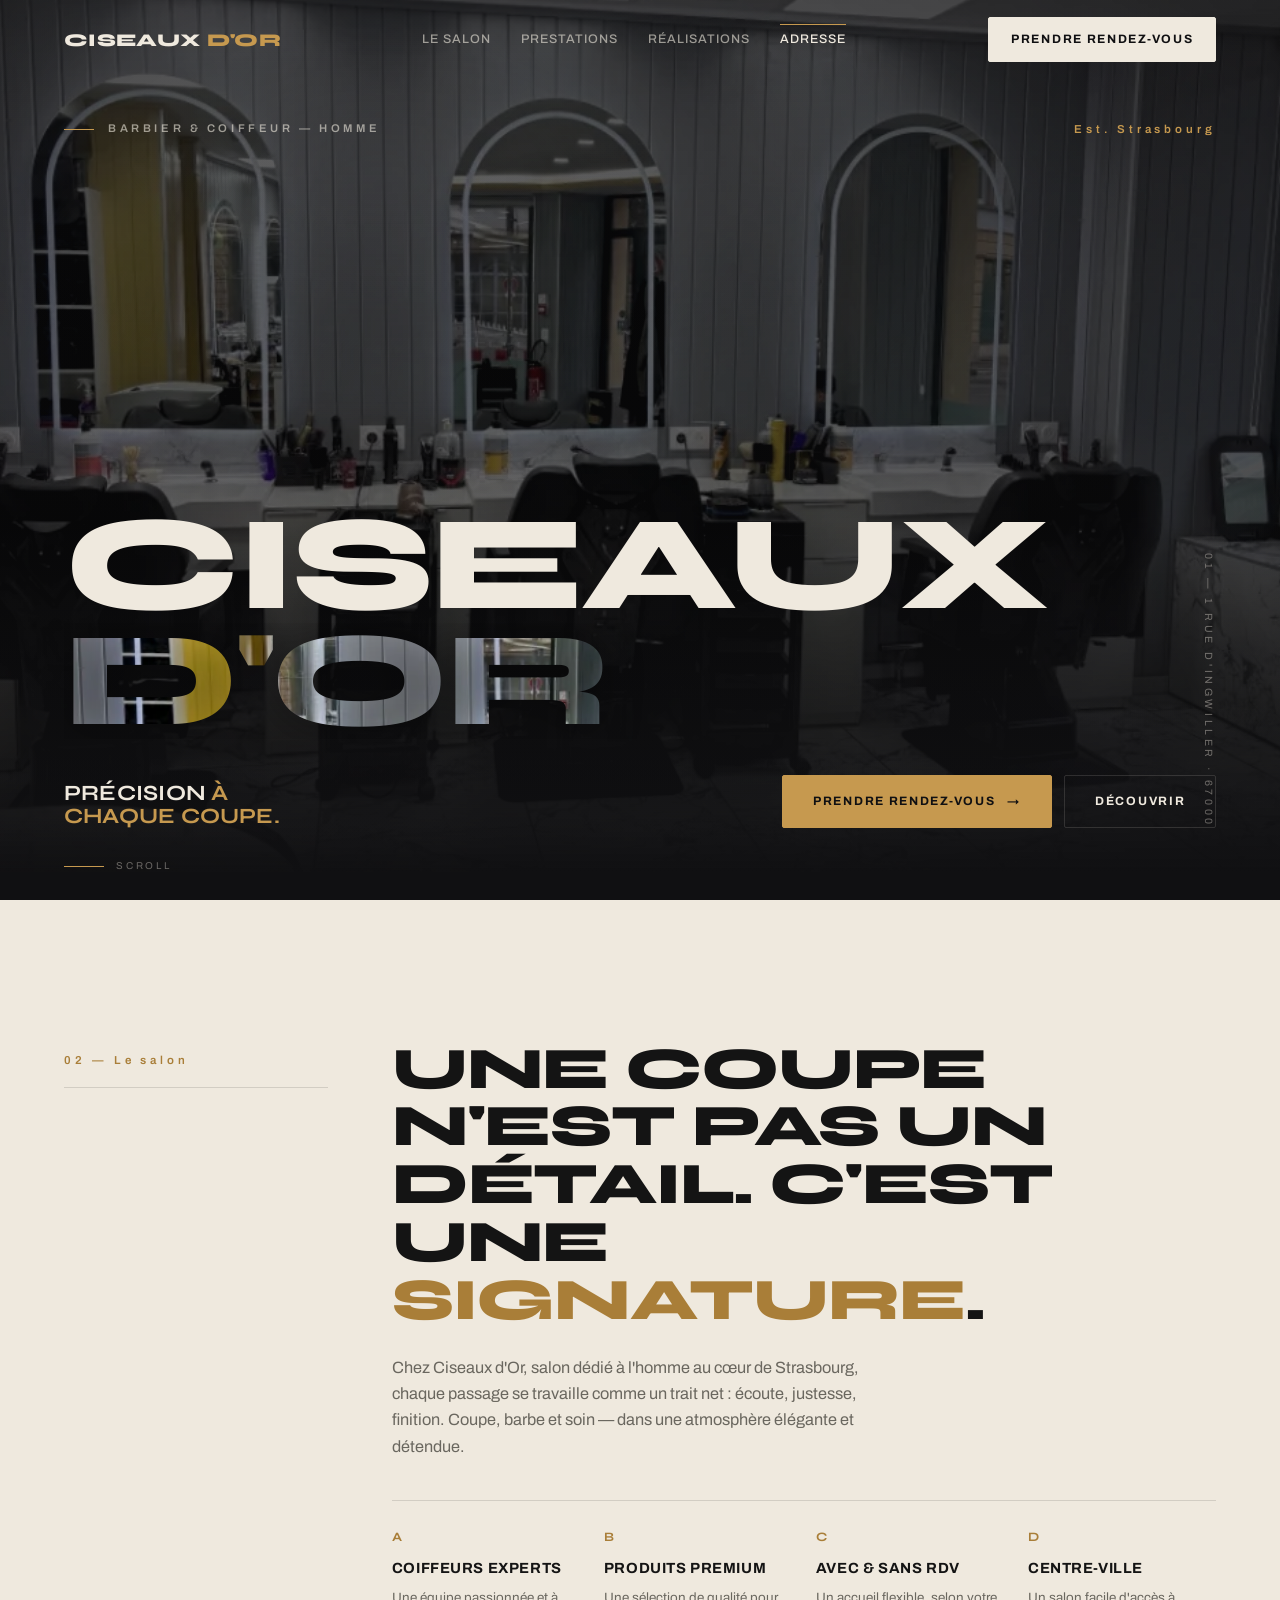
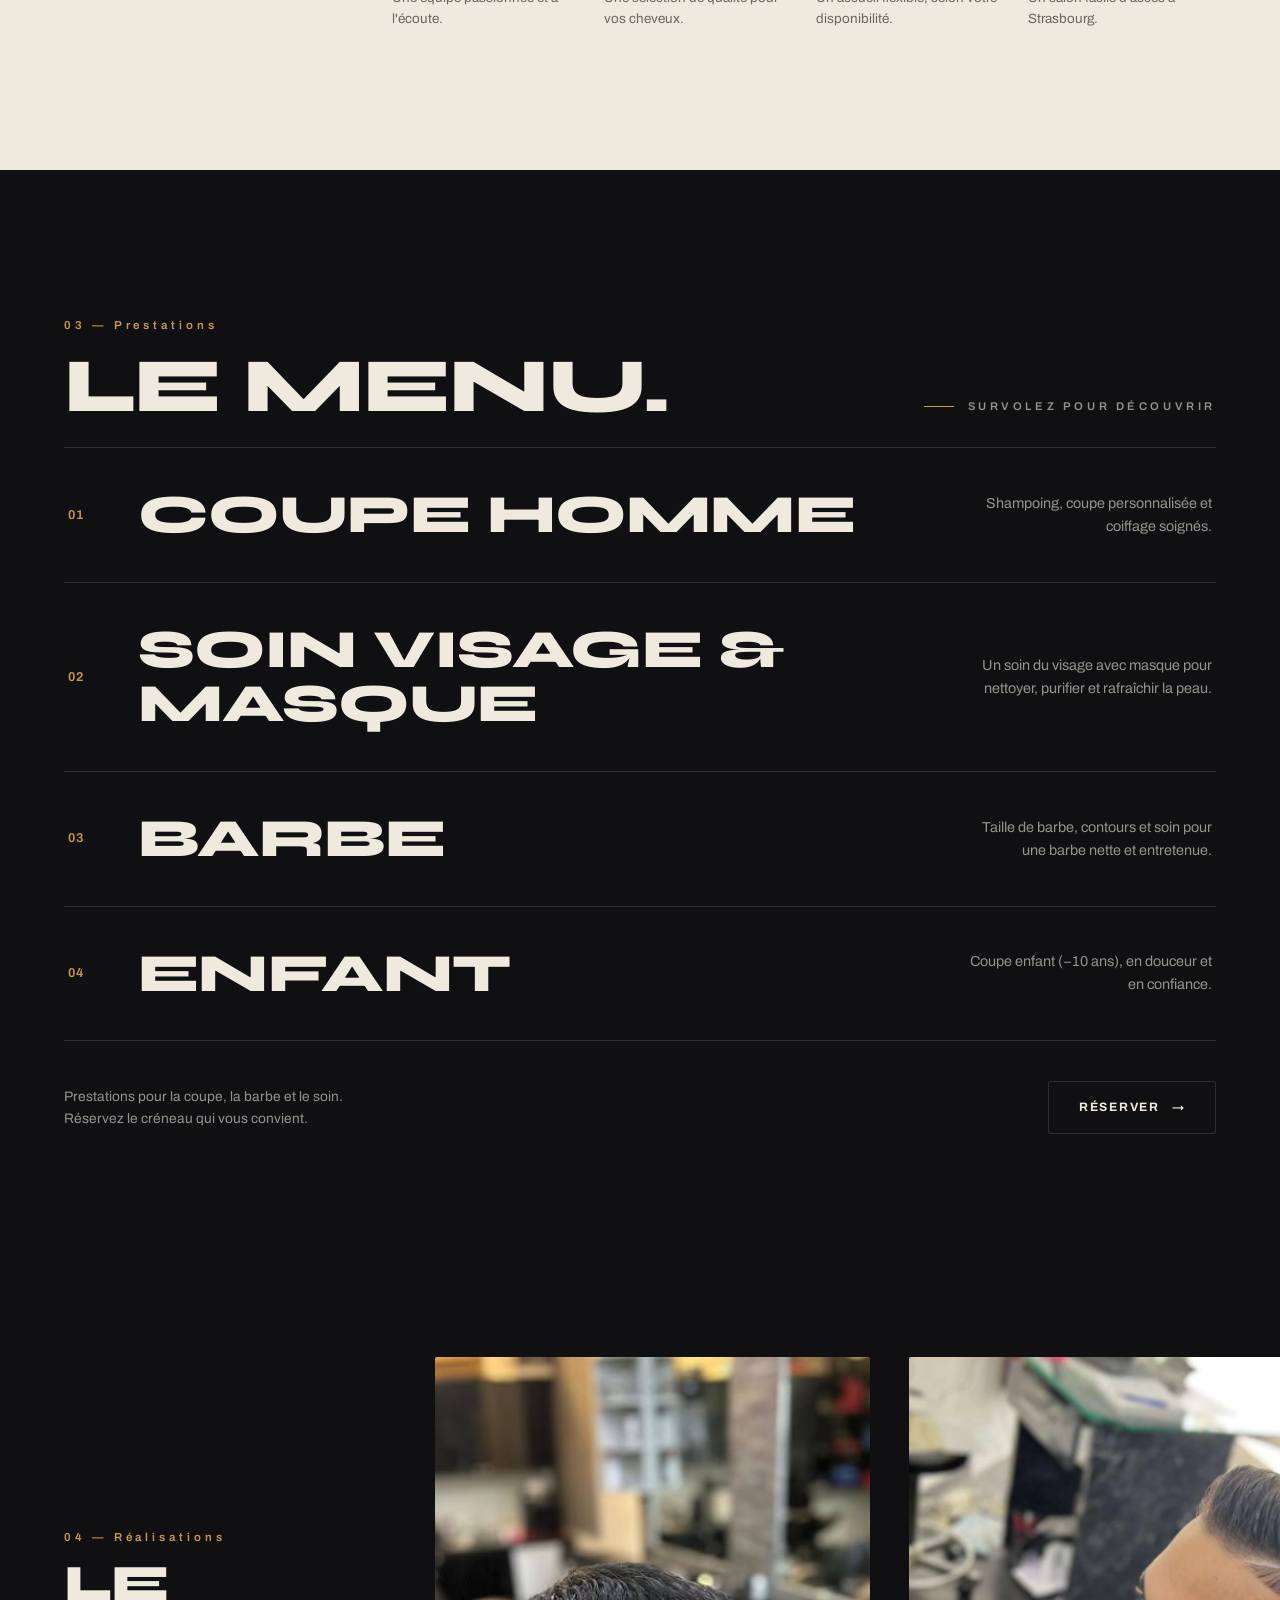
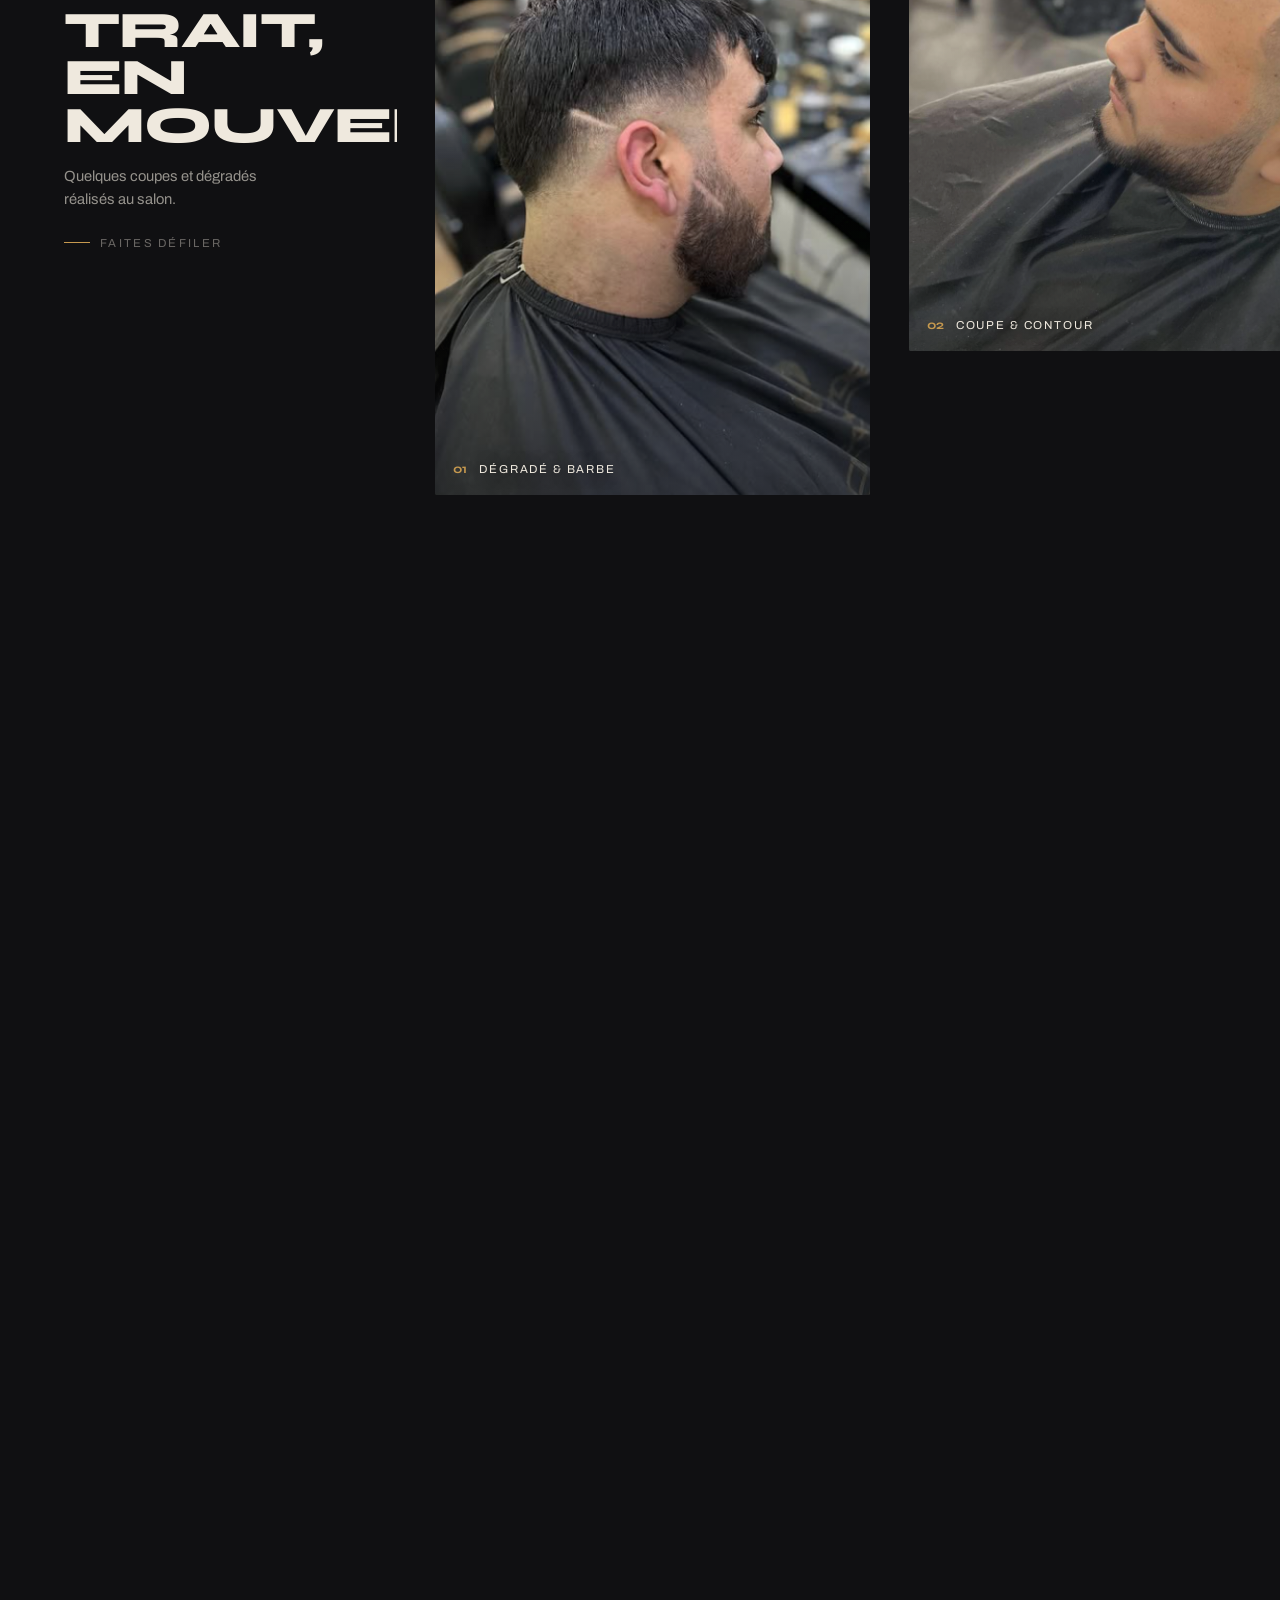
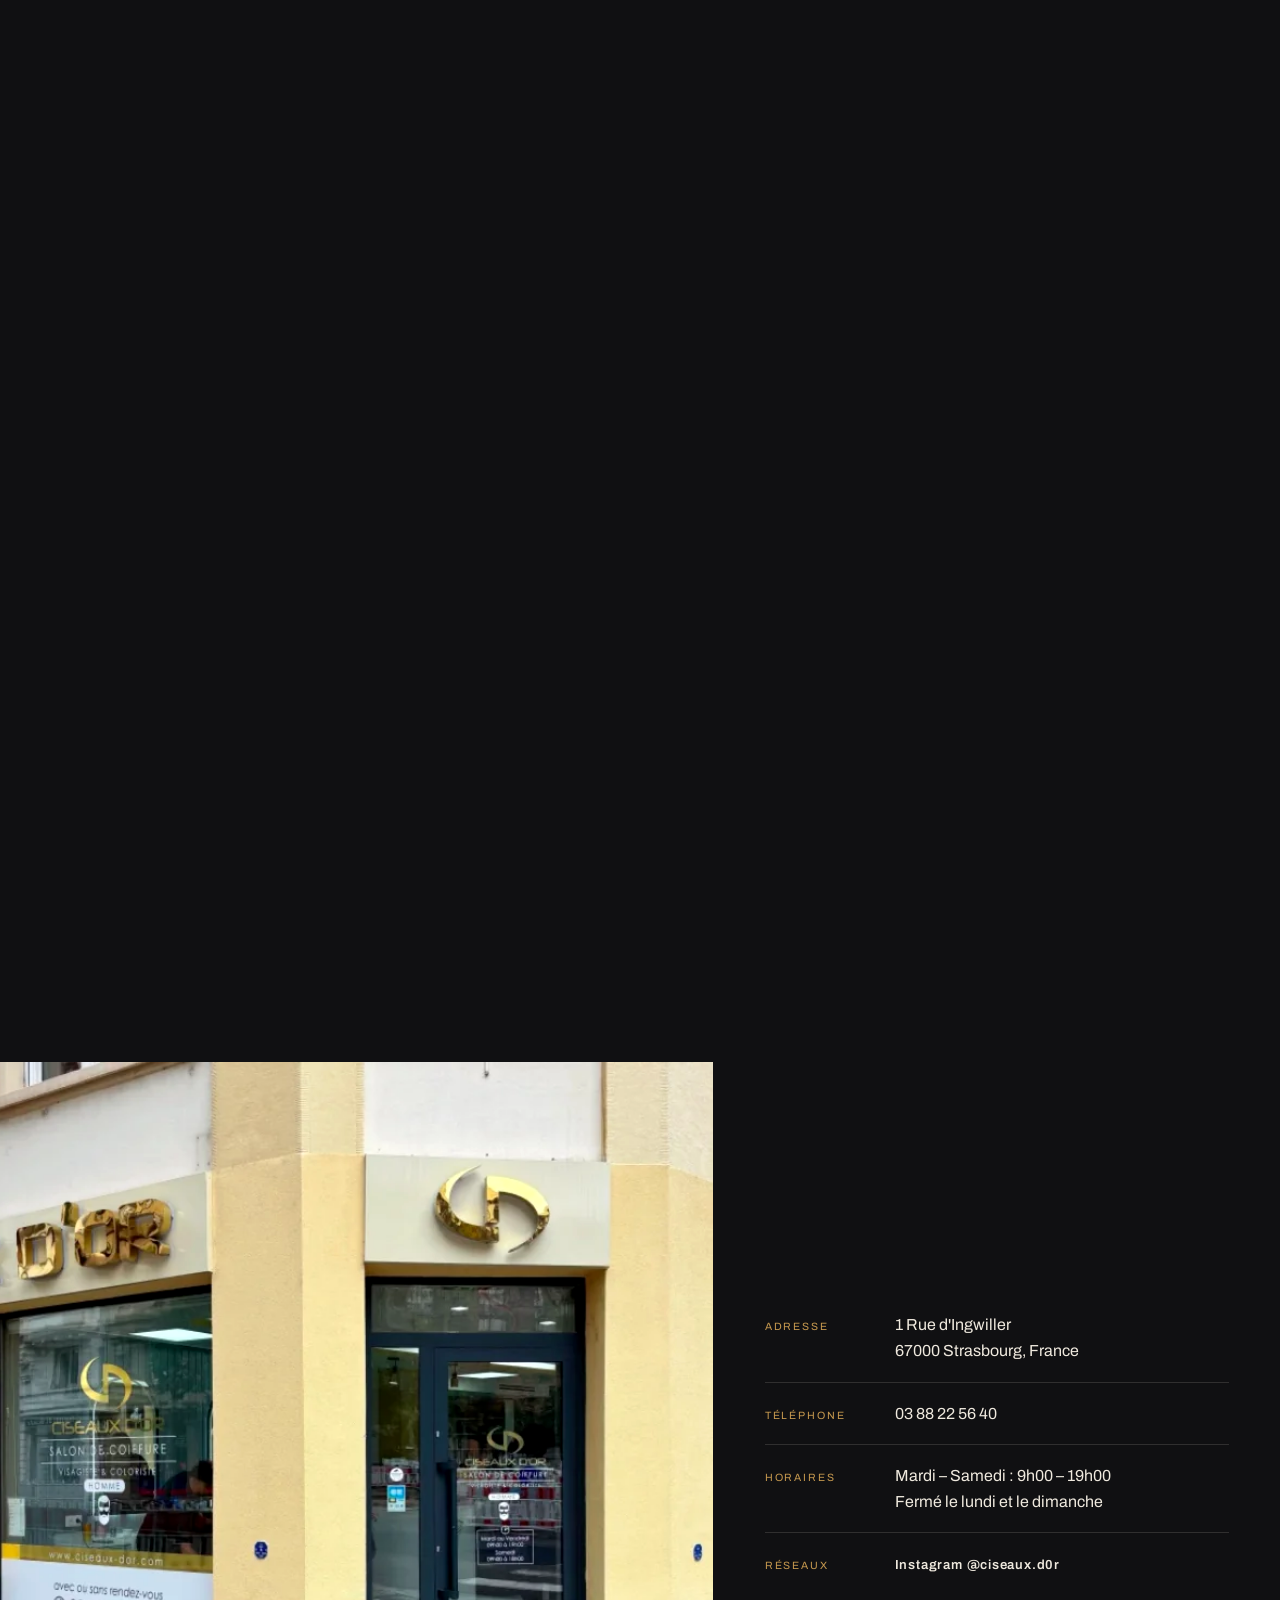
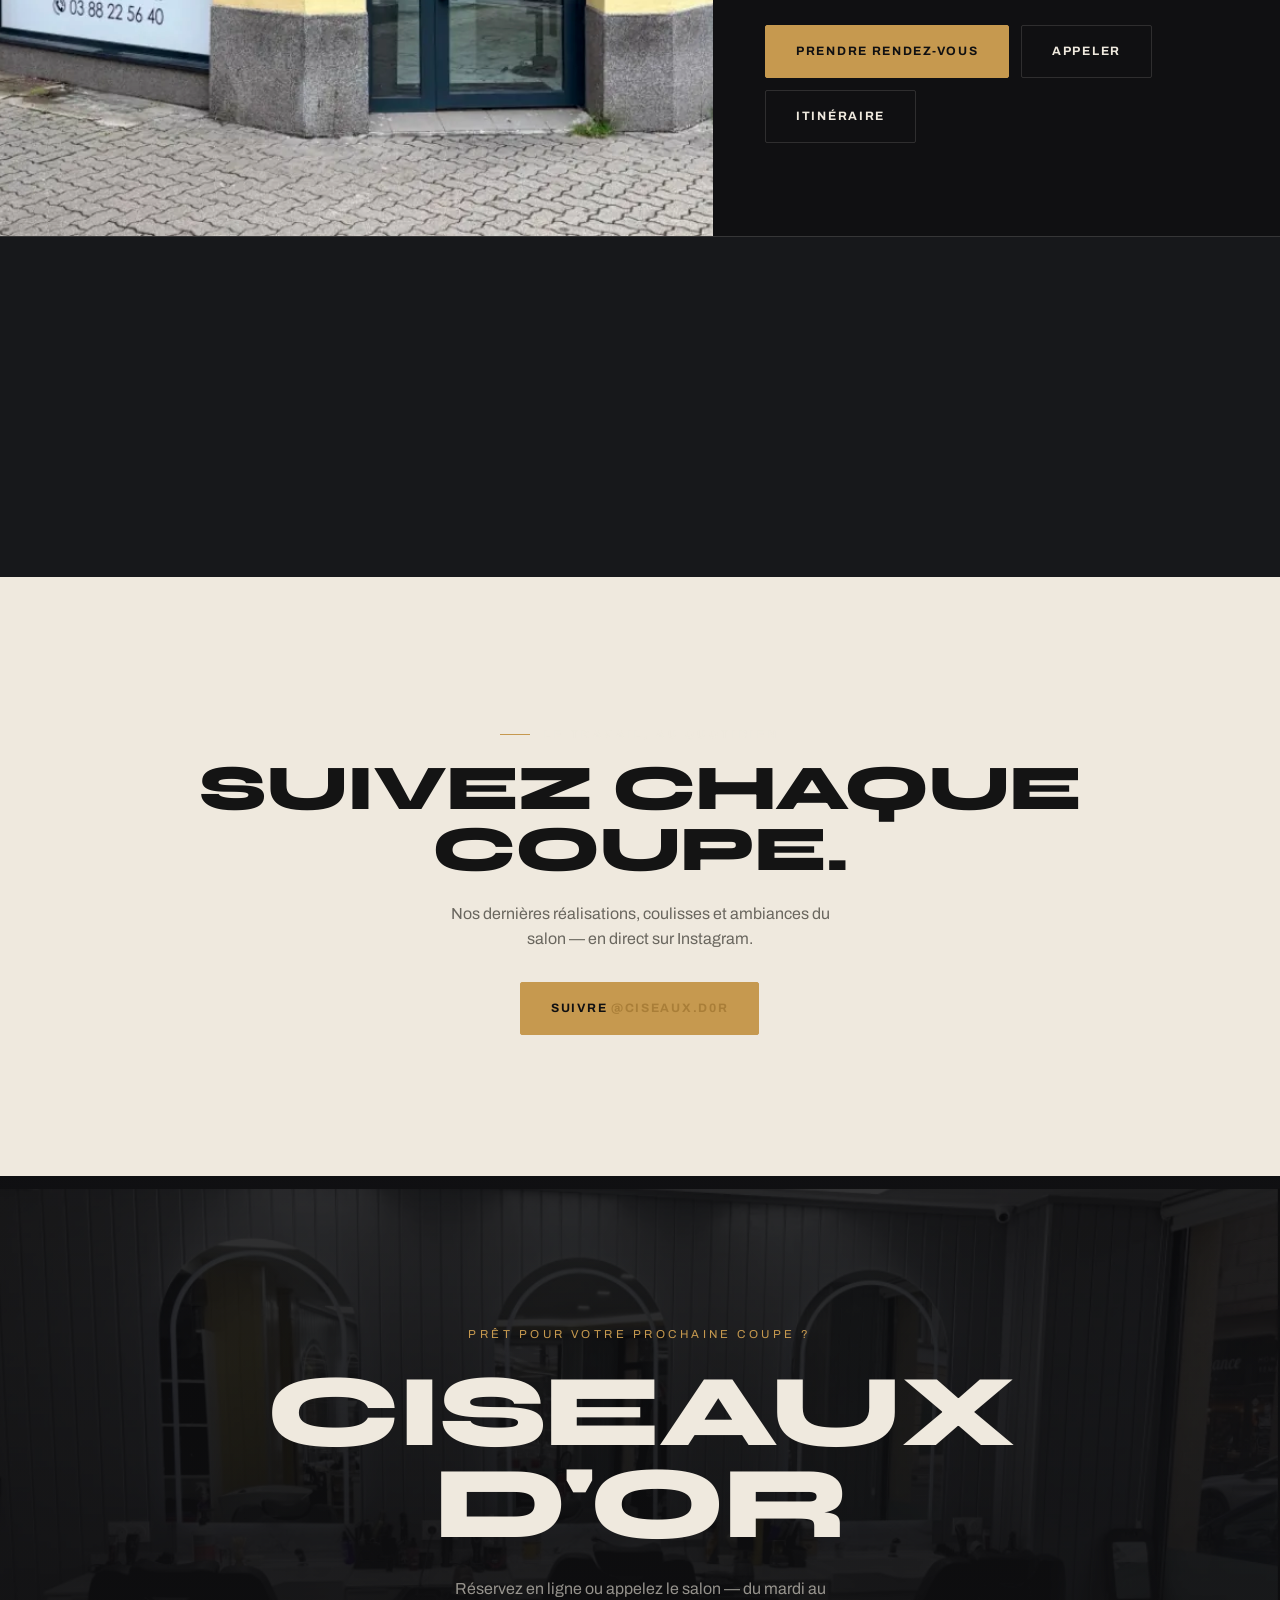
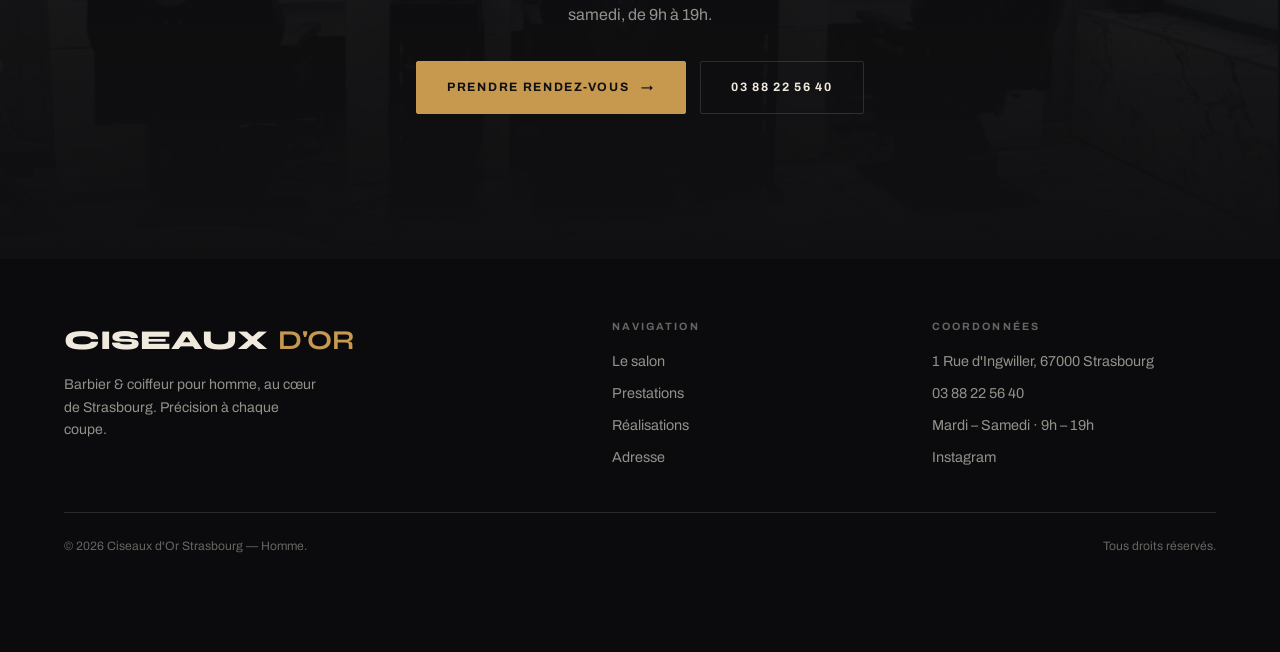
==== commit 4e06b842: "Direction B : police d'affichage Syne (Archivo Expanded n'existe pas sur Google Fonts) - « Archivo E" ====
--- a/index.html
+++ b/index.html
@@ -23,7 +23,7 @@
     <link rel="preconnect" href="https://fonts.googleapis.com" />
     <link rel="preconnect" href="https://fonts.gstatic.com" crossorigin />
     <link
-      href="https://fonts.googleapis.com/css2?family=Archivo:wght@400;500;600;700&family=Archivo+Expanded:wght@600;700;800&display=swap"
+      href="https://fonts.googleapis.com/css2?family=Archivo:wght@400;500;600;700&family=Syne:wght@600;700;800&display=swap"
       rel="stylesheet"
     />
     <link rel="preload" as="image" href="images/salon1.webp" type="image/webp" fetchpriority="high" />
--- a/css/style.css
+++ b/css/style.css
@@ -20,7 +20,7 @@
   --line-d: rgba(239, 233, 222, 0.14);
   --line-l: rgba(16, 16, 18, 0.13);
 
-  --font-display: "Archivo Expanded", "Arial Narrow", system-ui, sans-serif;
+  --font-display: "Syne", "Archivo", "Arial Black", system-ui, sans-serif;
   --font-ui: "Archivo", "Segoe UI", system-ui, sans-serif;
 
   --maxw: 1400px;
@@ -1295,8 +1295,8 @@
     padding-bottom: clamp(40px, 6vh, 72px);
   }
   .hero__word {
-    font-size: clamp(2.6rem, 13.5vw, 4.4rem);
-    line-height: 0.9;
+    font-size: clamp(2.1rem, 11.6vw, 3.7rem);
+    line-height: 0.92;
   }
   .hero__word .l-window {
     background-size: 160% auto;
@@ -1418,7 +1418,7 @@
 
 @media (max-width: 420px) {
   .hero__word {
-    font-size: clamp(2.3rem, 13vw, 3.6rem);
+    font-size: clamp(1.85rem, 11vw, 3.1rem);
   }
   .hero__actions {
     flex-direction: column;
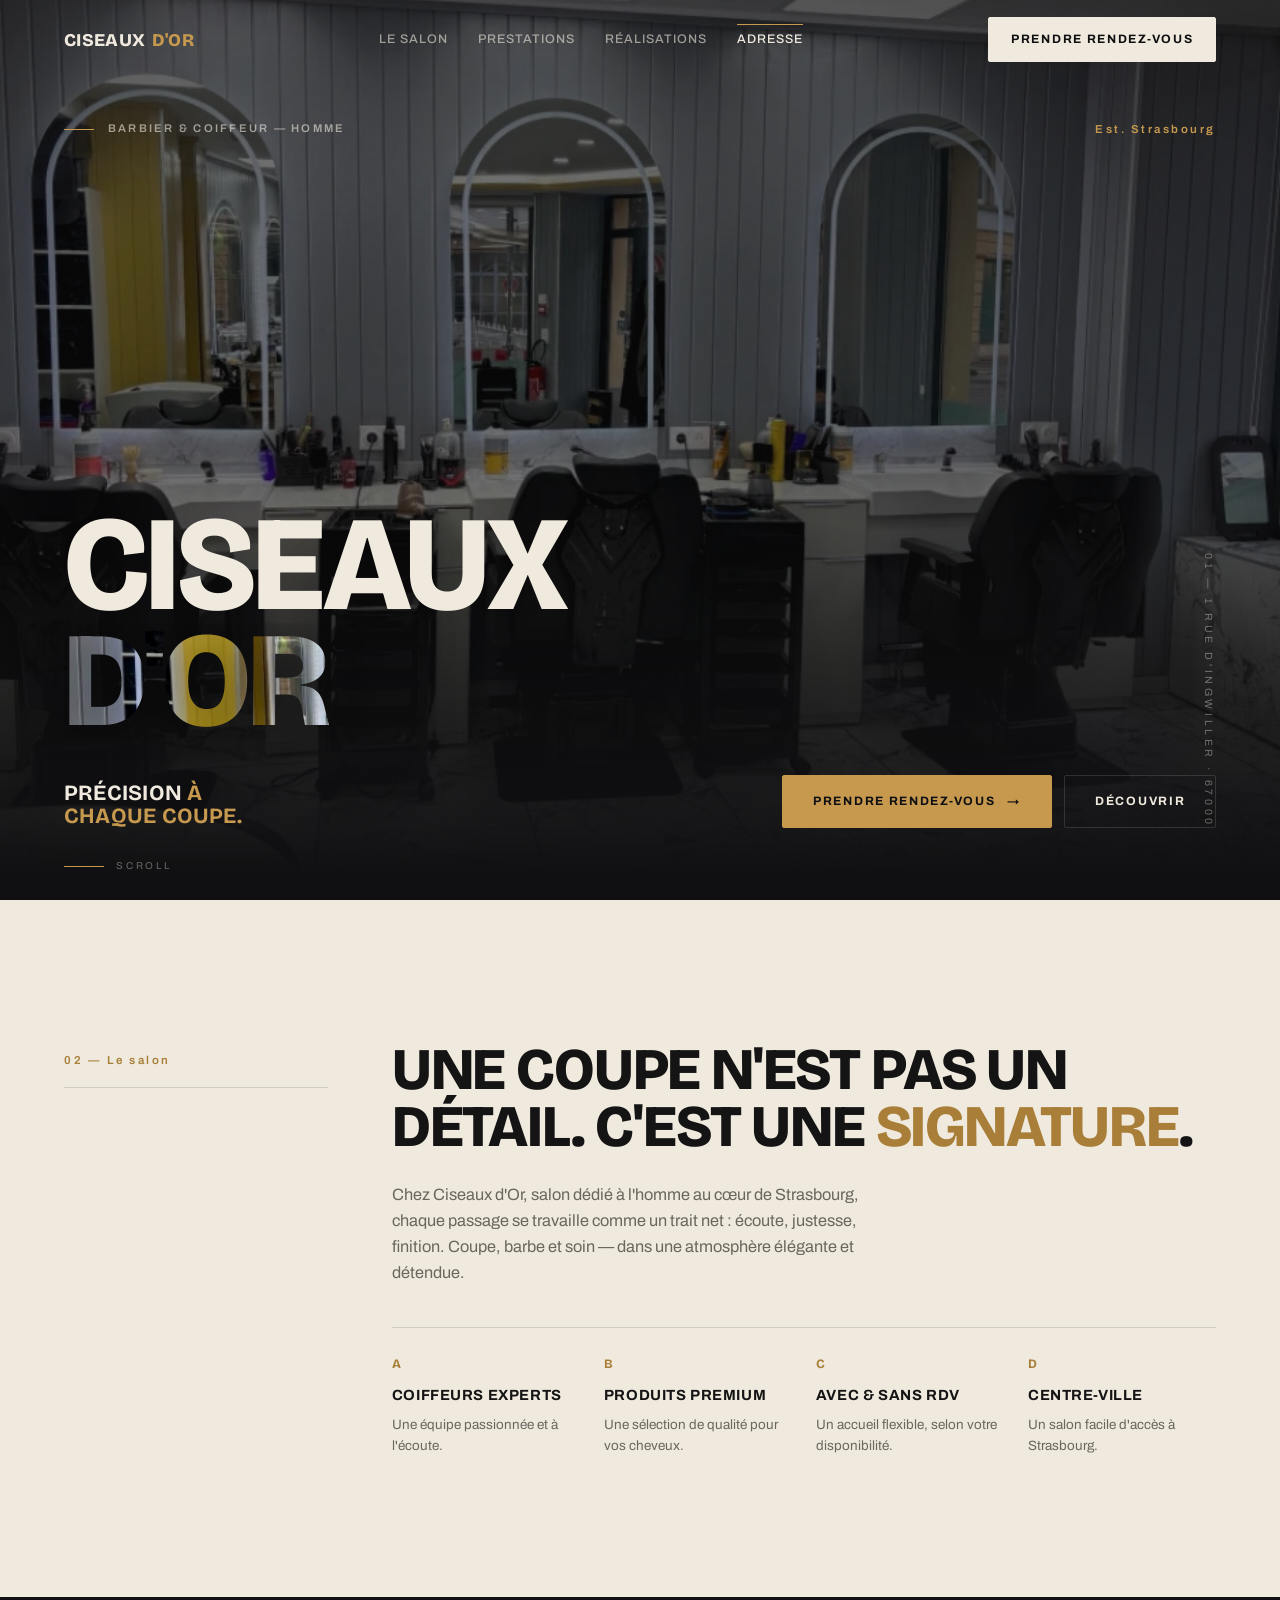
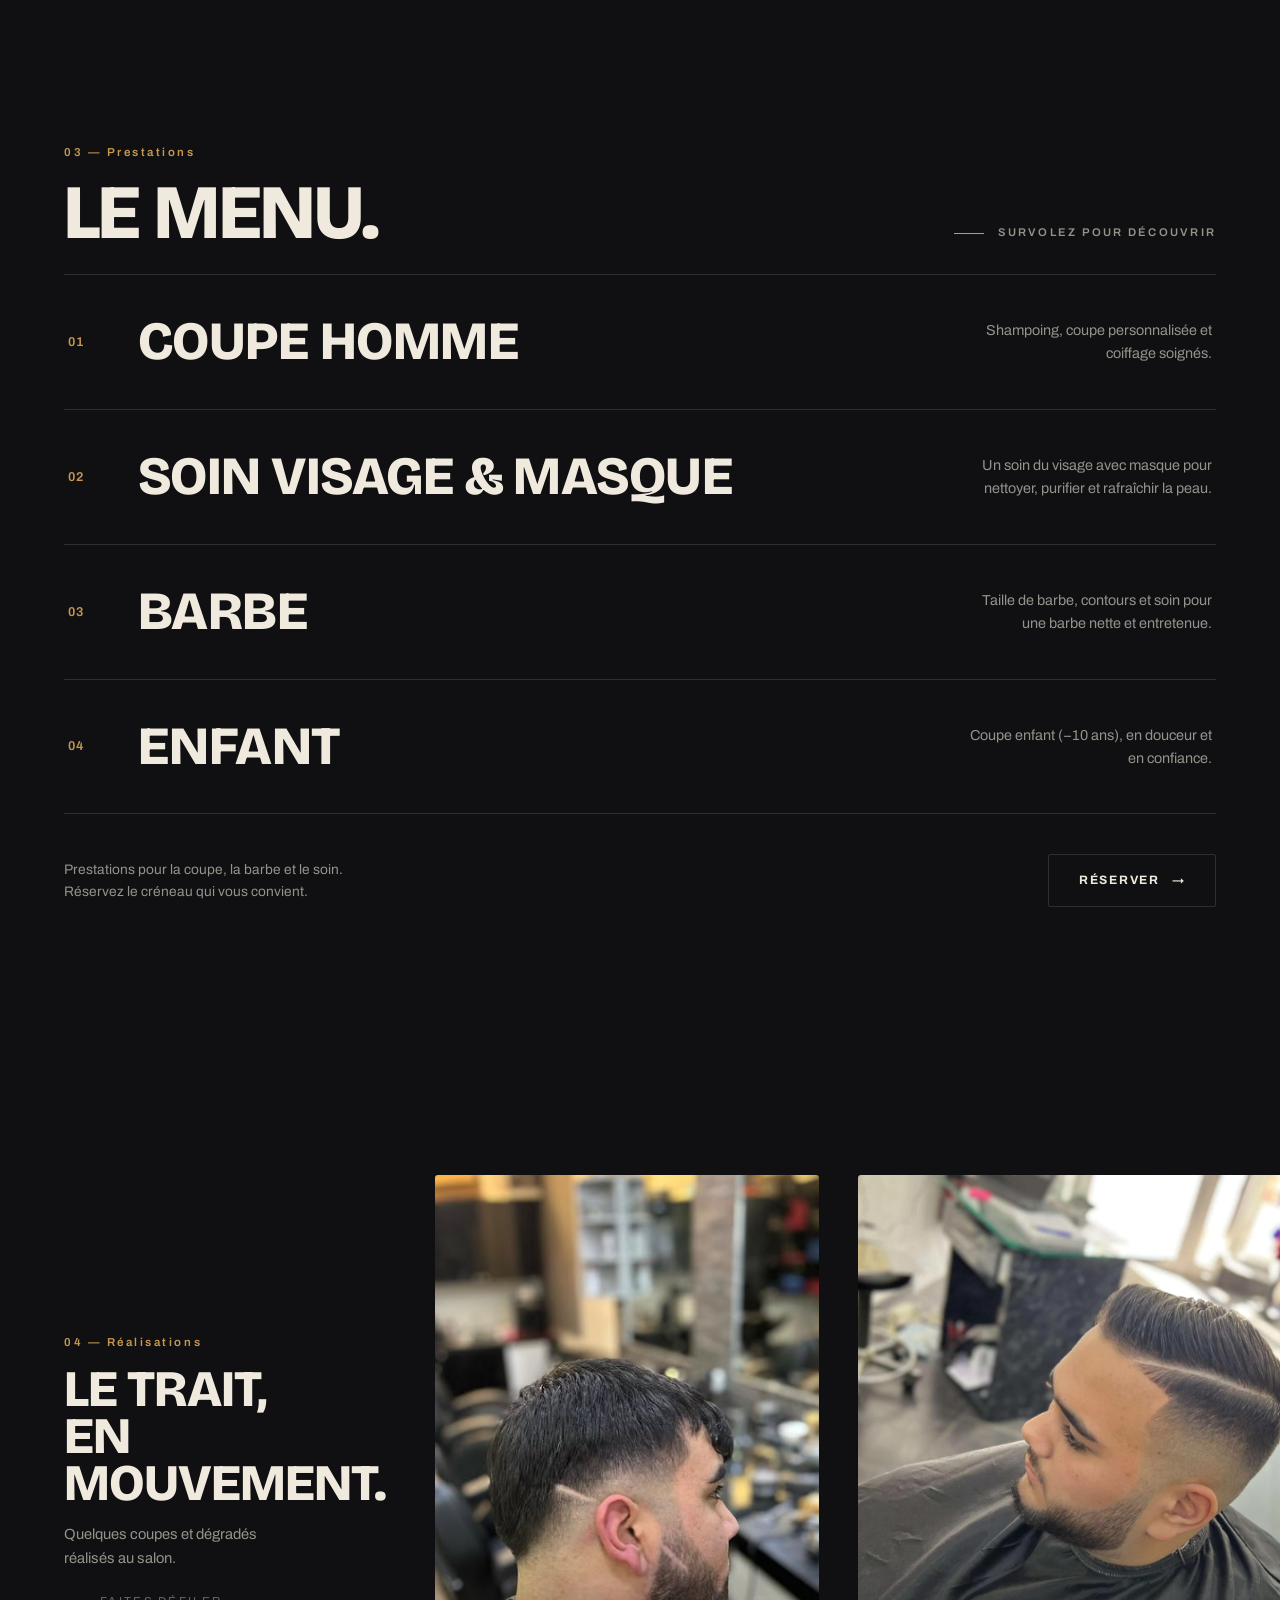
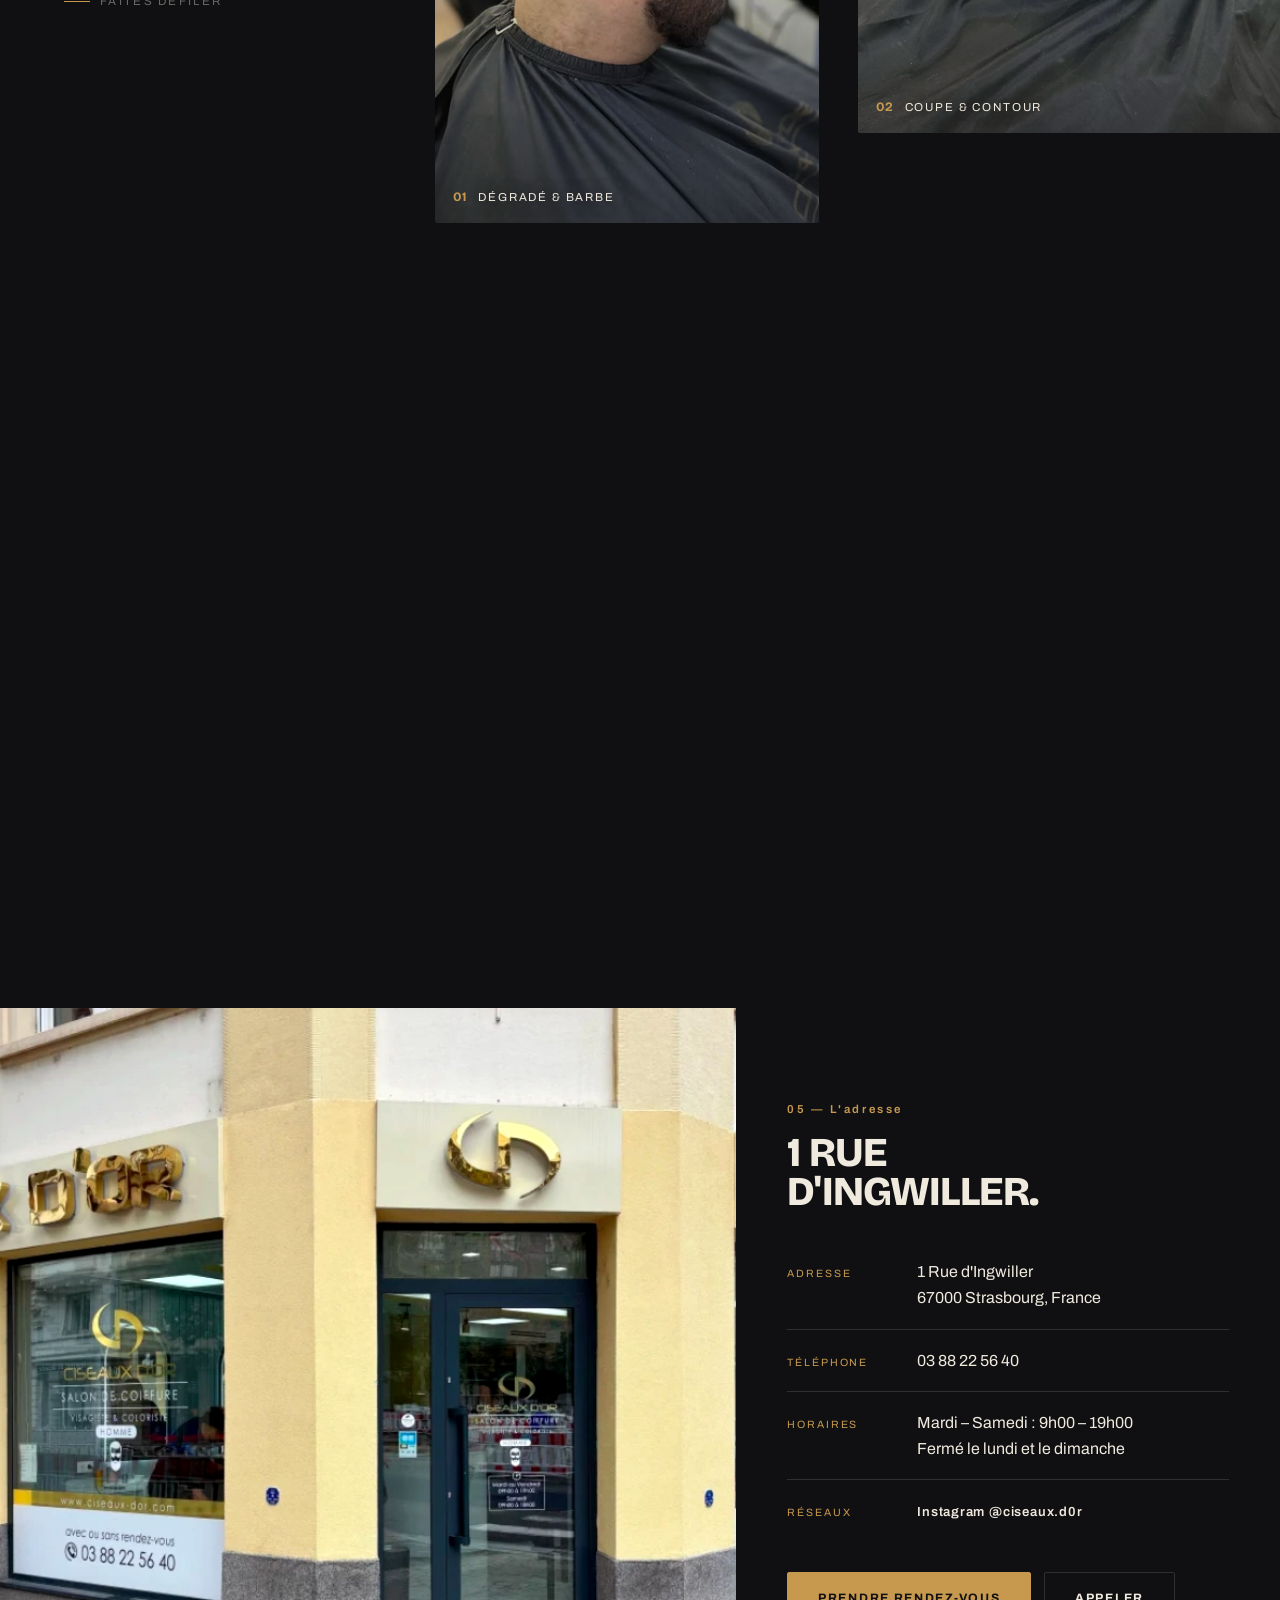
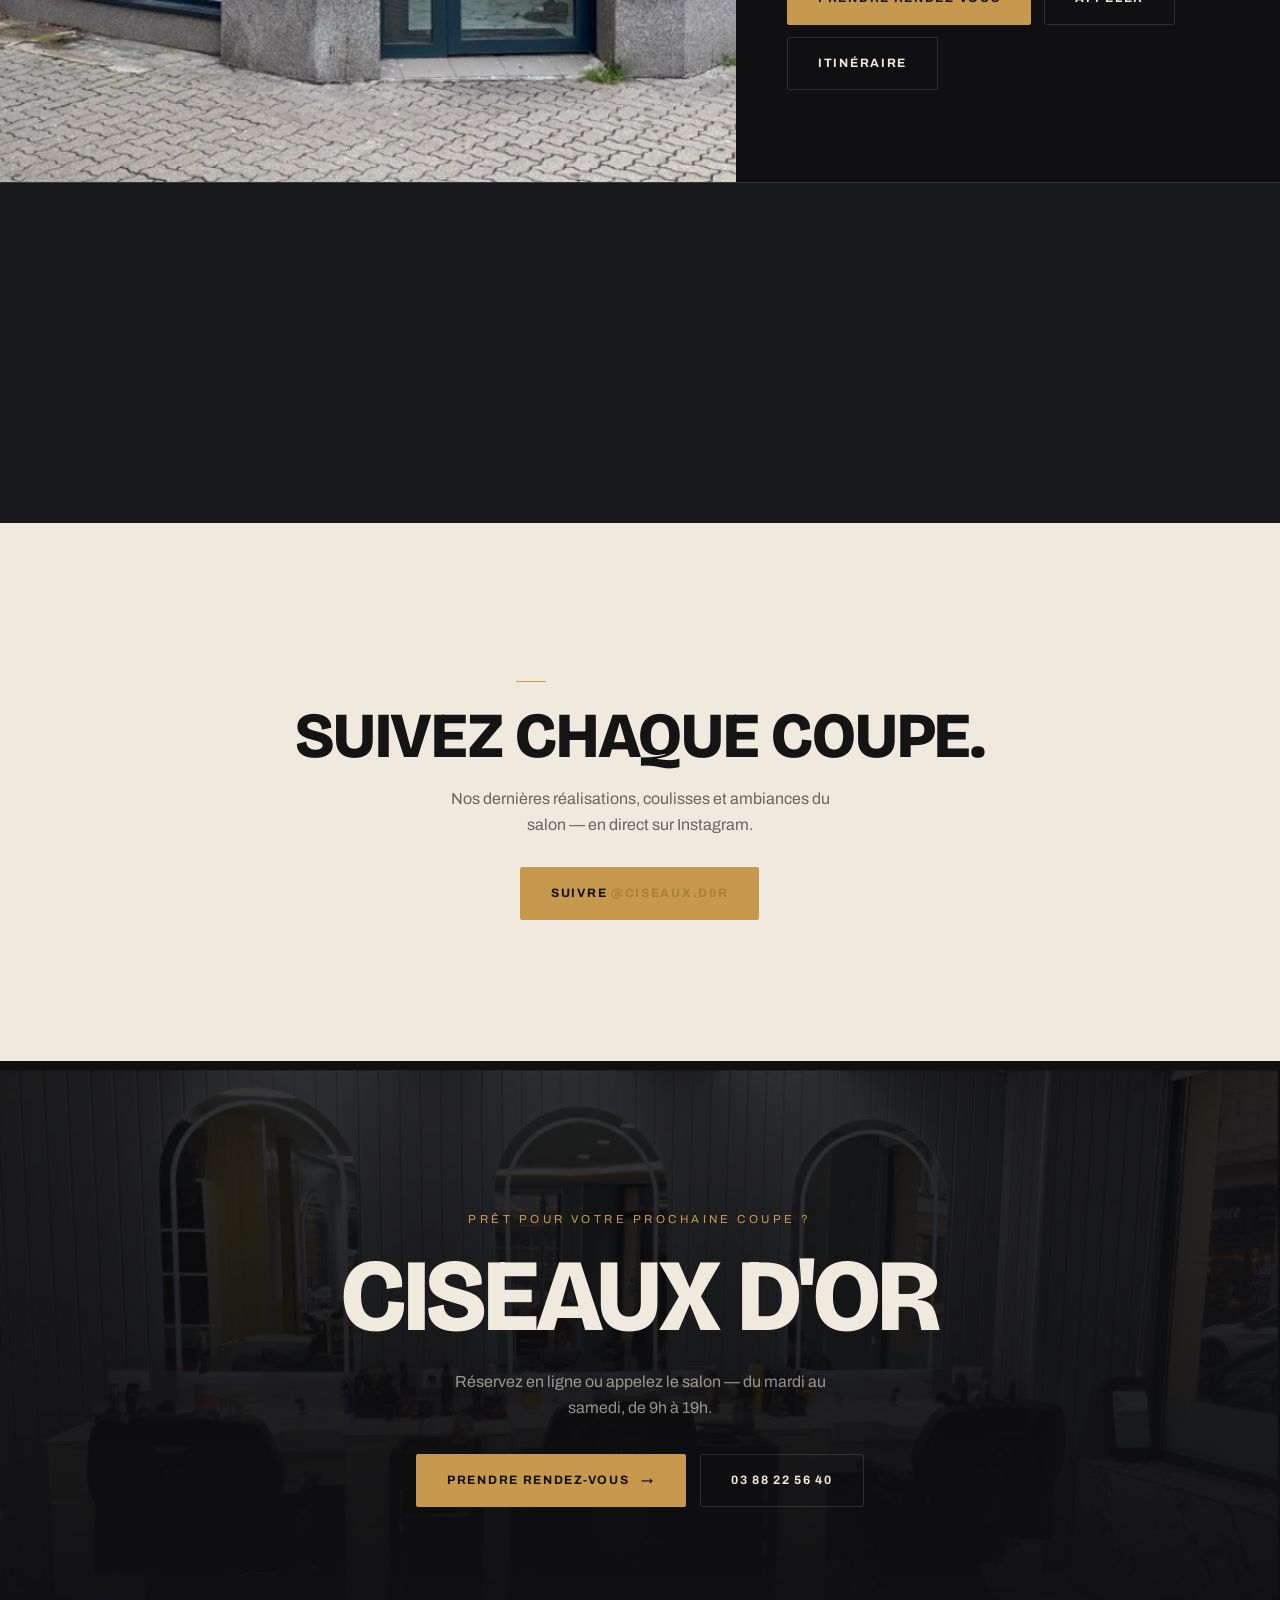
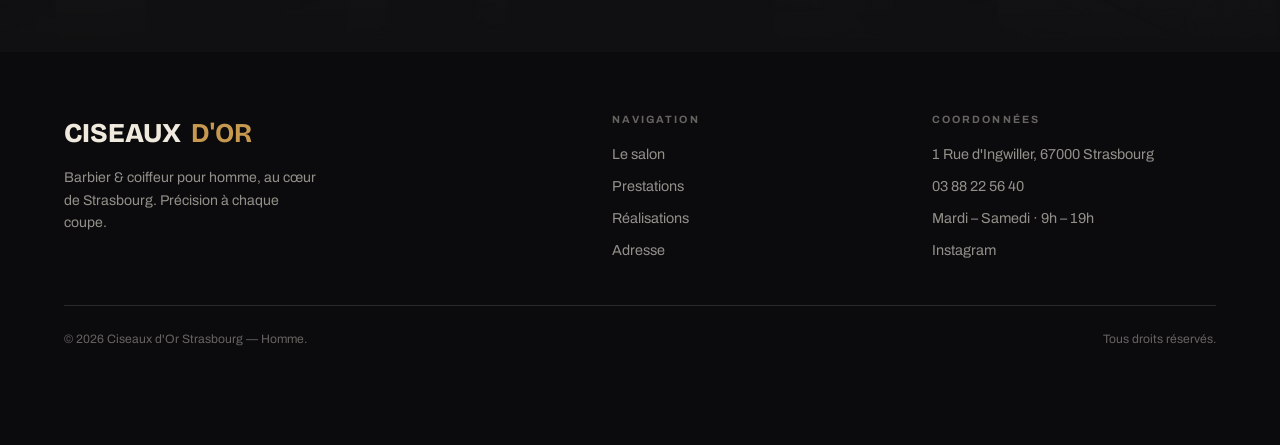
==== commit 5b3b00eb: "Direction B : ajustements (typo, photos, galerie horizontale) Suite au retour : - Écriture « trop ti" ====
--- a/index.html
+++ b/index.html
@@ -23,7 +23,7 @@
     <link rel="preconnect" href="https://fonts.googleapis.com" />
     <link rel="preconnect" href="https://fonts.gstatic.com" crossorigin />
     <link
-      href="https://fonts.googleapis.com/css2?family=Archivo:wght@400;500;600;700&family=Syne:wght@600;700;800&display=swap"
+      href="https://fonts.googleapis.com/css2?family=Archivo:wght@400;500;600;700&family=Bricolage+Grotesque:opsz,wght@12..96,600;12..96,700;12..96,800&display=swap"
       rel="stylesheet"
     />
     <link rel="preload" as="image" href="images/salon1.webp" type="image/webp" fetchpriority="high" />
@@ -221,13 +221,8 @@
               </figure>
 
               <figure class="frame">
-                <img src="images/coupe-3.png" width="603" height="606" loading="lazy" alt="Coupe coiffée en arrière avec barbe soignée" />
+                <img src="images/coupe-3.png" width="603" height="606" loading="lazy" alt="Coupe coiffée en arrière avec barbe soignée" style="object-position:center 32%" />
                 <figcaption><span class="fn">03</span><span class="ft">Coiffage &amp; finition</span></figcaption>
-              </figure>
-
-              <figure class="frame frame--wide">
-                <img src="images/salon2.png" width="1178" height="709" loading="lazy" alt="Postes de coiffure et miroirs du salon Ciseaux d'Or" style="object-position:center 40%" />
-                <figcaption><span class="fn">04</span><span class="ft">Le salon</span></figcaption>
               </figure>
 
               <div class="frame frame--end">
--- a/css/style.css
+++ b/css/style.css
@@ -20,7 +20,7 @@
   --line-d: rgba(239, 233, 222, 0.14);
   --line-l: rgba(16, 16, 18, 0.13);
 
-  --font-display: "Syne", "Archivo", "Arial Black", system-ui, sans-serif;
+  --font-display: "Bricolage Grotesque", "Archivo", "Arial", system-ui, sans-serif;
   --font-ui: "Archivo", "Segoe UI", system-ui, sans-serif;
 
   --maxw: 1400px;
@@ -91,7 +91,7 @@
   font-family: var(--font-ui);
   font-size: 0.72rem;
   font-weight: 600;
-  letter-spacing: 0.34em;
+  letter-spacing: 0.22em;
   color: var(--brass);
 }
 
@@ -101,7 +101,7 @@
   gap: 14px;
   font-size: 0.7rem;
   font-weight: 600;
-  letter-spacing: 0.32em;
+  letter-spacing: 0.2em;
   text-transform: uppercase;
   color: var(--smoke);
 }
@@ -443,8 +443,8 @@
   width: 100%;
   height: 100%;
   object-fit: cover;
-  object-position: 54% 42%;
-  filter: grayscale(0.34) contrast(1.08) brightness(0.6);
+  object-position: 54% 40%;
+  filter: grayscale(0.12) contrast(1.04) brightness(0.72) saturate(1.02);
   transform: scale(1.08);
 }
 .hero::after {
@@ -703,7 +703,7 @@
   object-fit: cover;
   opacity: 0;
   transform: scale(1.06);
-  filter: grayscale(0.3) contrast(1.05) brightness(0.42);
+  filter: grayscale(0.14) contrast(1.03) brightness(0.5) saturate(1.02);
   transition: opacity 0.7s var(--ease), transform 1.2s var(--ease);
 }
 .services__bg img.on {
@@ -834,26 +834,26 @@
 .frame {
   position: relative;
   flex: 0 0 auto;
-  width: clamp(320px, 42vw, 620px);
-  height: 74svh;
+  width: clamp(300px, 32vw, 460px);
+  height: 66svh;
   overflow: hidden;
-  border-radius: 2px;
+  border-radius: 3px;
 }
 .frame--tall {
-  height: 82svh;
-  width: clamp(300px, 34vw, 520px);
+  height: 72svh;
+  width: clamp(280px, 30vw, 420px);
 }
 .frame--wide {
-  width: clamp(420px, 56vw, 860px);
-  height: 66svh;
+  width: clamp(400px, 46vw, 660px);
+  height: 62svh;
 }
 .frame img {
   width: 100%;
   height: 100%;
   object-fit: cover;
-  transform: scale(1.06);
+  transform: scale(1.04);
   transition: transform 1s var(--ease);
-  filter: contrast(1.04);
+  filter: contrast(1.03) saturate(1.04);
 }
 .frame:hover img {
   transform: scale(1.12);
@@ -1057,8 +1057,8 @@
   width: 100%;
   height: 100%;
   object-fit: cover;
-  object-position: center 40%;
-  filter: grayscale(0.4) contrast(1.08) brightness(0.4);
+  object-position: center 38%;
+  filter: grayscale(0.18) contrast(1.05) brightness(0.46) saturate(1.02);
 }
 .final::after {
   content: "";
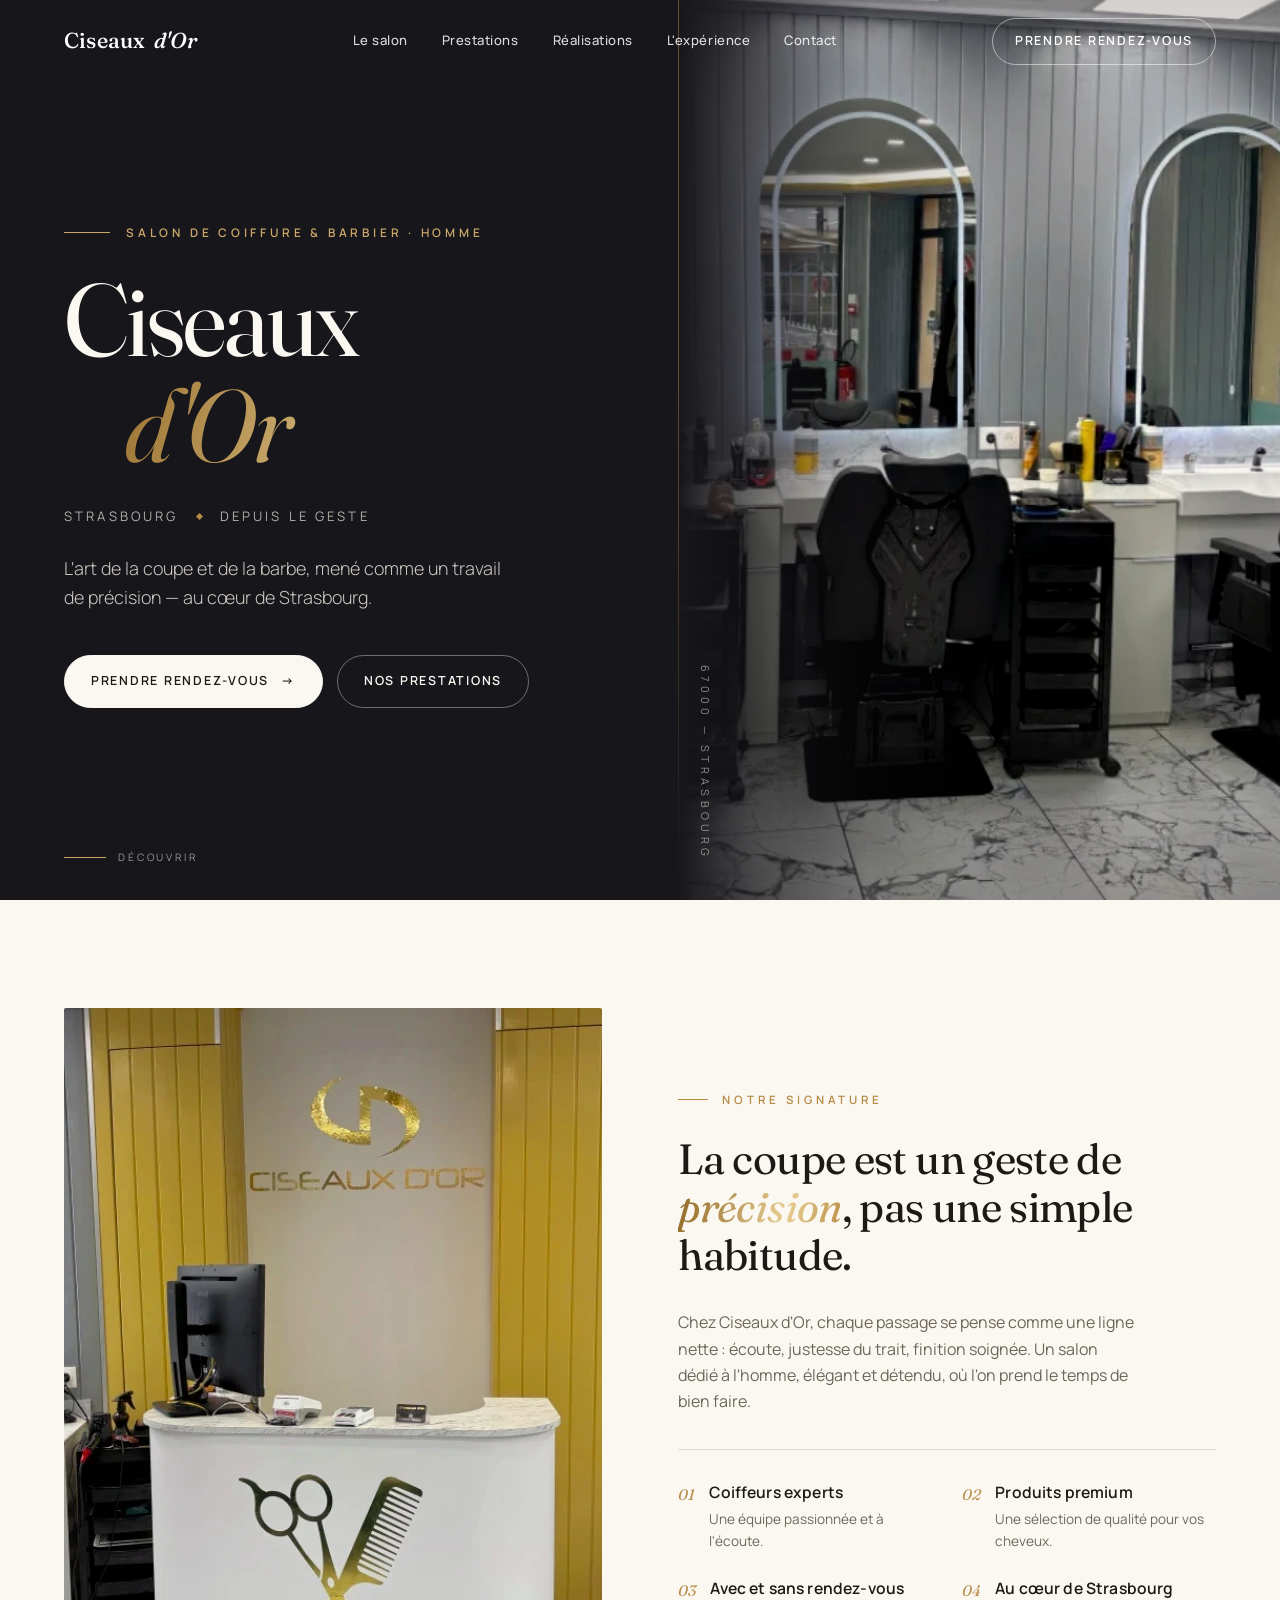
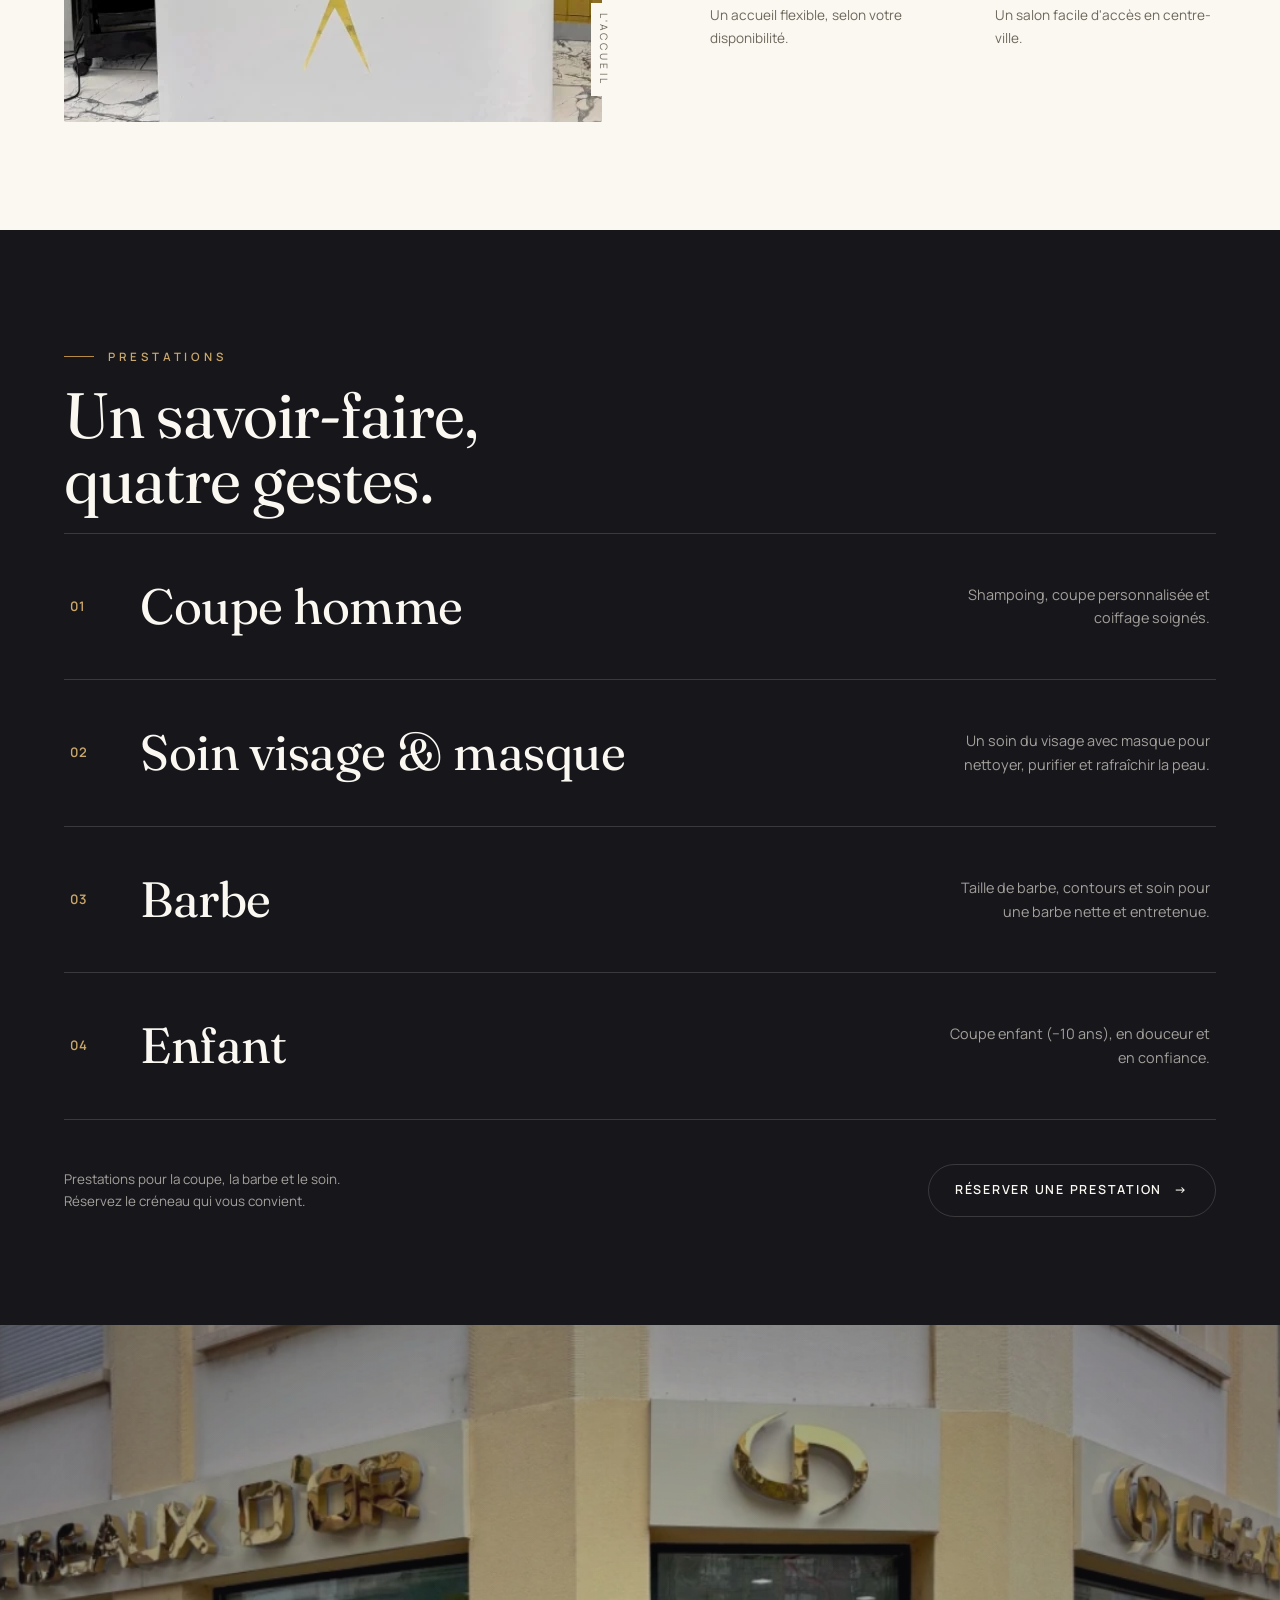
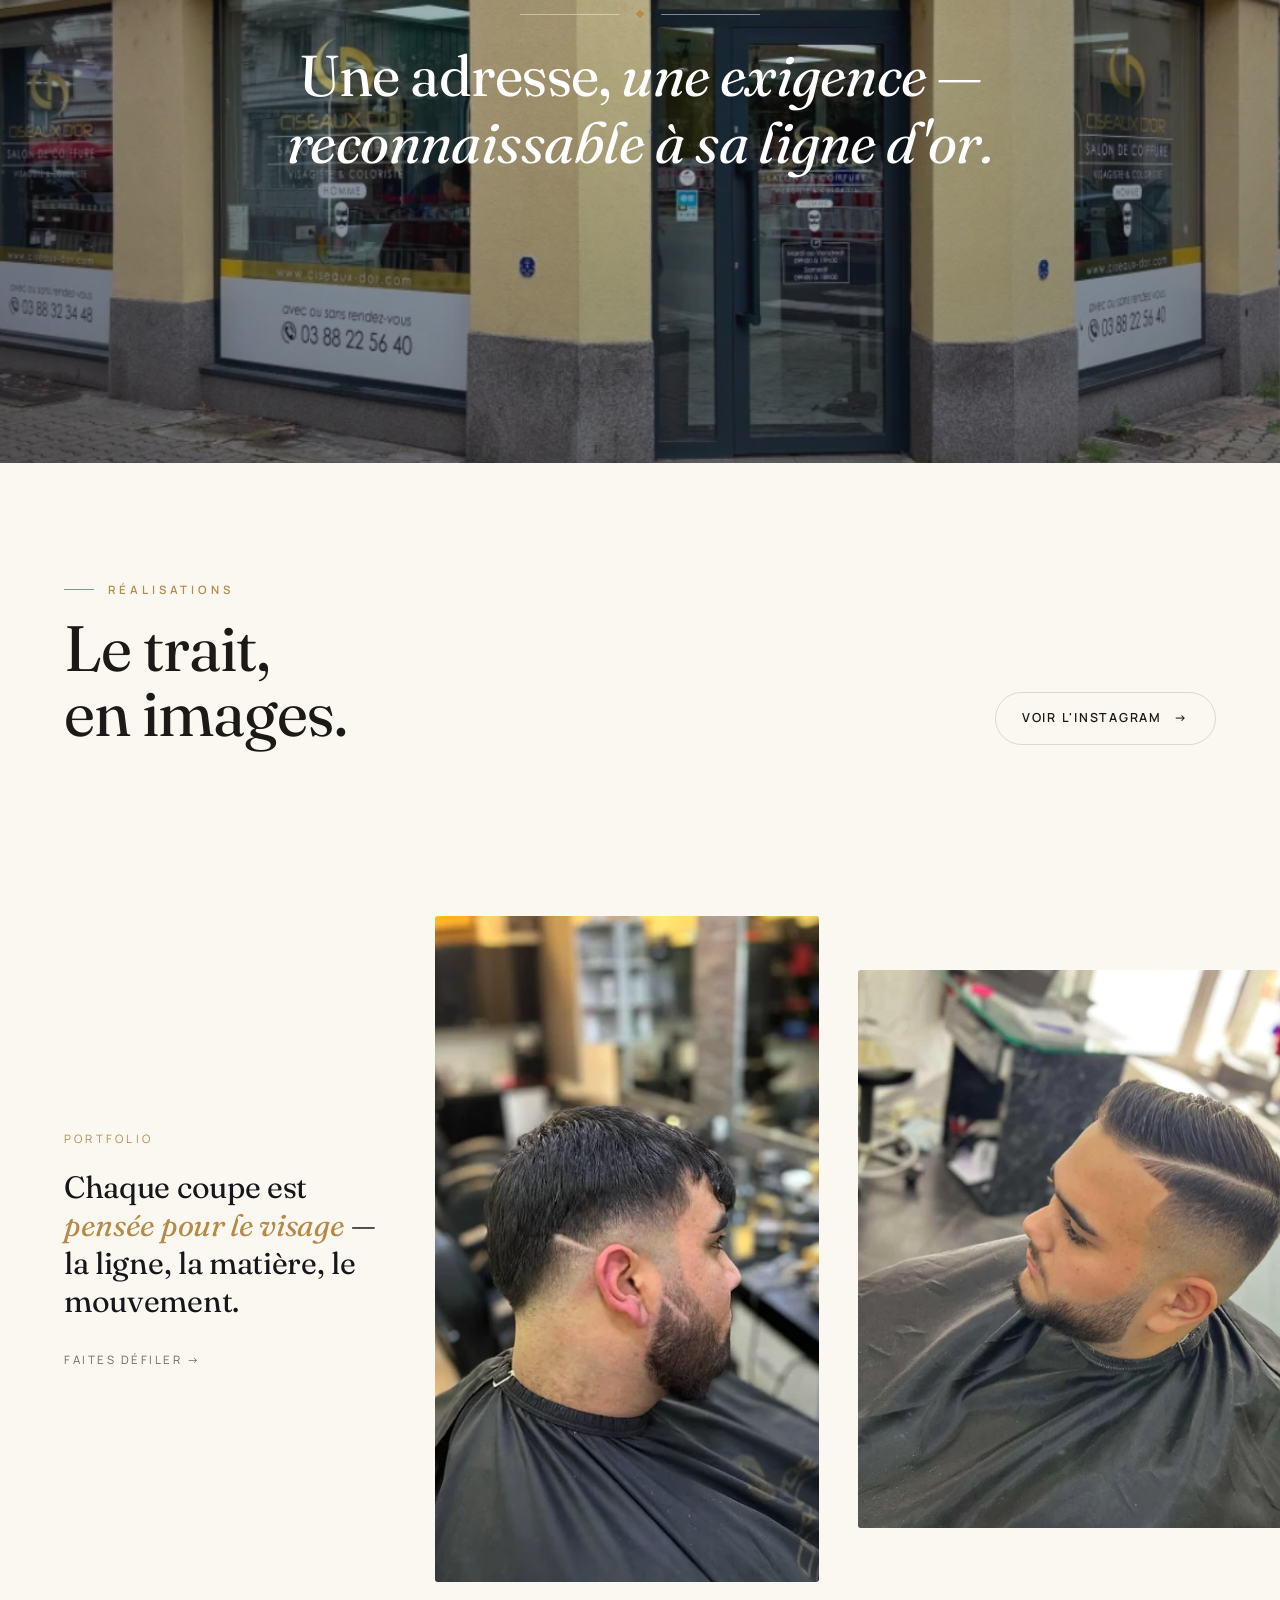
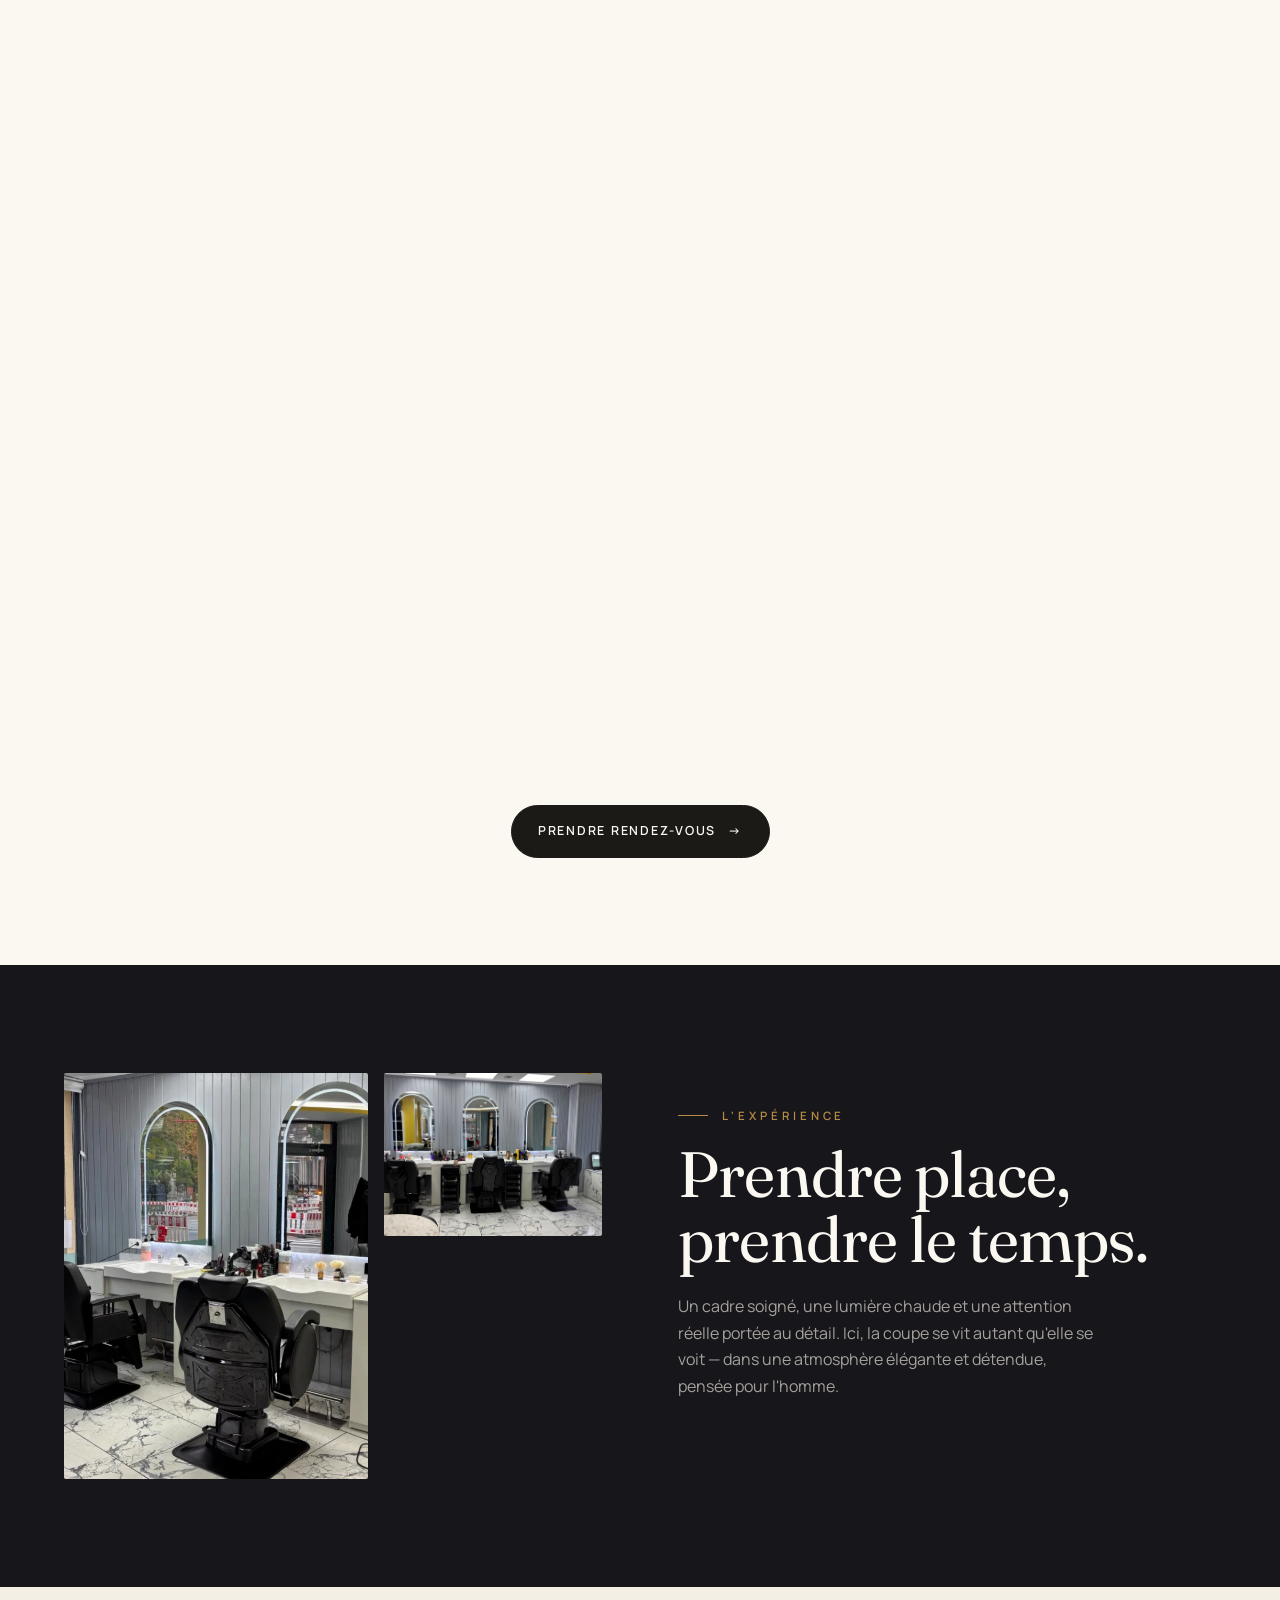
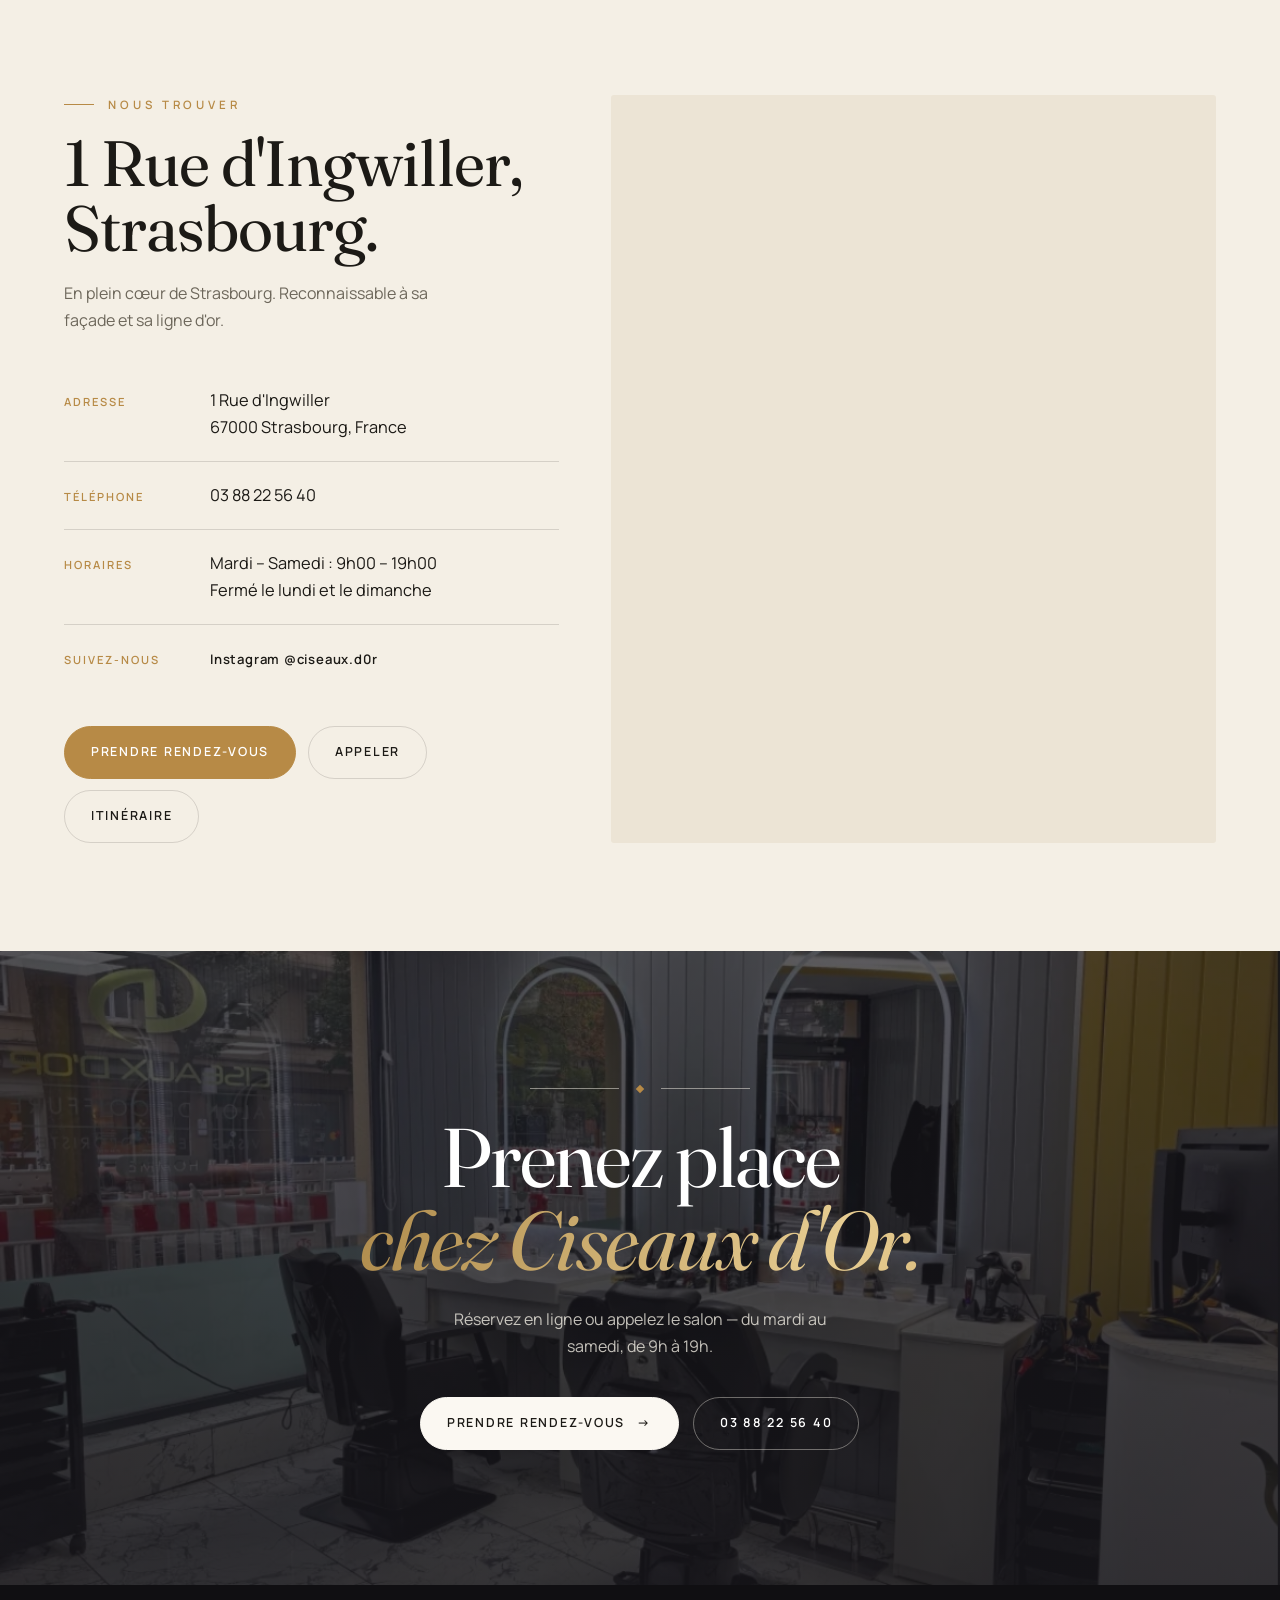
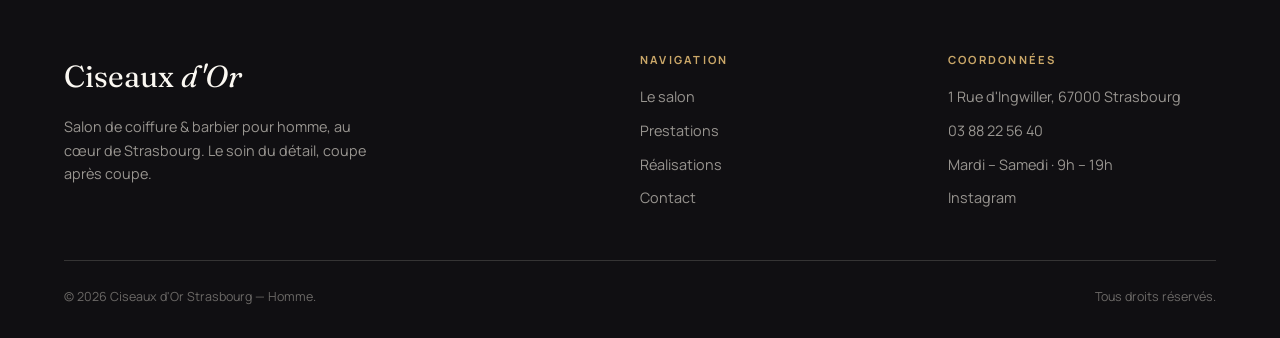
==== commit b64a2abb: "Preview: restaure l'identité éditoriale (Ciseaux d'Or) + galerie horizontale non bloquante - Restaur" ====
--- a/index.html
+++ b/index.html
@@ -3,44 +3,50 @@
   <head>
     <meta charset="UTF-8" />
     <meta name="viewport" content="width=device-width, initial-scale=1, viewport-fit=cover" />
-    <meta name="theme-color" content="#101012" />
-
-    <title>Ciseaux d'Or — Barbier &amp; coiffeur homme à Strasbourg</title>
+    <meta name="theme-color" content="#17161b" />
+
+    <title>Ciseaux d'Or — Salon de coiffure &amp; barbier à Strasbourg</title>
     <meta
       name="description"
-      content="Ciseaux d'Or, barbier et coiffeur pour homme au 1 Rue d'Ingwiller, 67000 Strasbourg. Coupe, barbe, soin du visage et coupe enfant, du mardi au samedi. Réservation en ligne."
+      content="Ciseaux d'Or, salon de coiffure et barbier pour homme au 1 Rue d'Ingwiller, 67000 Strasbourg. Coupe, barbe, soin du visage et coupe enfant, du mardi au samedi. Réservation en ligne."
     />
     <link rel="canonical" href="https://kerimerg.github.io/ciseaux-d-or-stras/" />
 
+    <!-- Open Graph -->
     <meta property="og:type" content="website" />
     <meta property="og:site_name" content="Ciseaux d'Or Strasbourg" />
-    <meta property="og:title" content="Ciseaux d'Or — Barbier &amp; coiffeur homme à Strasbourg" />
-    <meta property="og:description" content="Précision à chaque coupe. Coupe, barbe et soin du visage au cœur de Strasbourg." />
+    <meta property="og:title" content="Ciseaux d'Or — Salon de coiffure &amp; barbier à Strasbourg" />
+    <meta property="og:description" content="Coupe, barbe et soin du visage au cœur de Strasbourg. Un travail de précision, du mardi au samedi." />
     <meta property="og:image" content="images/facade.png" />
     <meta property="og:locale" content="fr_FR" />
     <meta name="twitter:card" content="summary_large_image" />
 
+    <!-- Polices -->
     <link rel="preconnect" href="https://fonts.googleapis.com" />
     <link rel="preconnect" href="https://fonts.gstatic.com" crossorigin />
     <link
-      href="https://fonts.googleapis.com/css2?family=Archivo:wght@400;500;600;700&family=Bricolage+Grotesque:opsz,wght@12..96,600;12..96,700;12..96,800&display=swap"
+      href="https://fonts.googleapis.com/css2?family=Fraunces:ital,opsz,wght@0,9..144,400;0,9..144,500;1,9..144,400;1,9..144,500&family=Manrope:wght@300;400;500;600;700&display=swap"
       rel="stylesheet"
     />
+
+    <!-- Préchargement de la photo hero (LCP) -->
     <link rel="preload" as="image" href="images/salon1.webp" type="image/webp" fetchpriority="high" />
+
     <link rel="stylesheet" href="css/style.css" />
 
     <link
       rel="icon"
       type="image/svg+xml"
-      href="data:image/svg+xml,%3Csvg xmlns='http://www.w3.org/2000/svg' viewBox='0 0 24 24' fill='none' stroke='%23c6994f' stroke-width='2' stroke-linecap='round' stroke-linejoin='round'%3E%3Ccircle cx='6' cy='6' r='3'/%3E%3Ccircle cx='6' cy='18' r='3'/%3E%3Cline x1='20' y1='4' x2='8.12' y2='15.88'/%3E%3Cline x1='14.47' y1='14.48' x2='20' y2='20'/%3E%3Cline x1='8.12' y1='8.12' x2='12' y2='12'/%3E%3C/svg%3E"
+      href="data:image/svg+xml,%3Csvg xmlns='http://www.w3.org/2000/svg' viewBox='0 0 24 24' fill='none' stroke='%23b78a46' stroke-width='2' stroke-linecap='round' stroke-linejoin='round'%3E%3Ccircle cx='6' cy='6' r='3'/%3E%3Ccircle cx='6' cy='18' r='3'/%3E%3Cline x1='20' y1='4' x2='8.12' y2='15.88'/%3E%3Cline x1='14.47' y1='14.48' x2='20' y2='20'/%3E%3Cline x1='8.12' y1='8.12' x2='12' y2='12'/%3E%3C/svg%3E"
     />
 
+    <!-- Schema.org — HairSalon (données réelles) -->
     <script type="application/ld+json">
       {
         "@context": "https://schema.org",
         "@type": "HairSalon",
         "name": "Ciseaux d'Or",
-        "description": "Barbier et coiffeur pour homme à Strasbourg.",
+        "description": "Salon de coiffure et barbier pour homme à Strasbourg.",
         "url": "https://kerimerg.github.io/ciseaux-d-or-stras/",
         "image": "https://kerimerg.github.io/ciseaux-d-or-stras/images/facade.png",
         "telephone": "+33388225640",
@@ -66,255 +72,352 @@
   </head>
 
   <body>
-    <!-- Micro-intro -->
-    <div class="intro" id="intro" aria-hidden="true">
-      <div class="intro__mark"><span>Ciseaux</span><span>d'Or</span></div>
-      <span class="intro__bar"></span>
-    </div>
-
-    <!-- Header -->
+    <!-- ============ HEADER ============ -->
     <header class="header" id="header">
       <div class="wrap header__in">
-        <a href="#top" class="brand" aria-label="Ciseaux d'Or — Accueil">Ciseaux <b>d'Or</b></a>
+        <a href="#top" class="brand" aria-label="Ciseaux d'Or — Accueil">
+          Ciseaux&nbsp;<span class="and">d'Or</span>
+        </a>
+
         <nav class="nav mobile" id="nav" aria-label="Navigation principale">
-          <a href="#manifeste">Le salon</a>
+          <a href="#philosophie">Le salon</a>
           <a href="#prestations">Prestations</a>
           <a href="#realisations">Réalisations</a>
-          <a href="#adresse">Adresse</a>
+          <a href="#experience">L'expérience</a>
+          <a href="#contact">Contact</a>
           <div class="nav__panel-cta">
-            <a class="btn btn--brass" href="https://www.planity.com/les-ciseaux-dor-67000-strasbourg" target="_blank" rel="noopener"><span>Réserver</span></a>
+            <a class="btn btn--gold" href="https://www.planity.com/les-ciseaux-dor-67000-strasbourg" target="_blank" rel="noopener"><span>Réserver</span></a>
           </div>
         </nav>
+
         <div class="header__cta">
           <a class="btn" href="https://www.planity.com/les-ciseaux-dor-67000-strasbourg" target="_blank" rel="noopener" data-magnetic><span>Prendre rendez-vous</span></a>
         </div>
-        <button class="burger" id="burger" aria-label="Ouvrir le menu" aria-expanded="false" aria-controls="nav"><span></span><span></span><span></span></button>
+
+        <button class="burger" id="burger" aria-label="Ouvrir le menu" aria-expanded="false" aria-controls="nav">
+          <span></span><span></span><span></span>
+        </button>
       </div>
     </header>
 
     <main id="top">
-      <!-- 01 — HERO -->
-      <section class="hero" id="hero" aria-label="Ciseaux d'Or, barbier à Strasbourg">
-        <div class="hero__bg" data-parallax>
+      <!-- ============ HERO ============ -->
+      <section class="hero" aria-label="Ciseaux d'Or, salon de coiffure à Strasbourg">
+        <div class="hero__content">
+          <p class="hero__kicker">Salon de coiffure &amp; barbier · Homme</p>
+          <h1 class="hero__title">
+            <span class="line"><span class="l1">Ciseaux</span></span>
+            <span class="line"><span class="l2 foil">d'Or</span></span>
+          </h1>
+          <div class="hero__meta">
+            <span>Strasbourg</span><i></i><span>Depuis le geste</span>
+          </div>
+          <p class="hero__lede">
+            L'art de la coupe et de la barbe, mené comme un travail de précision —
+            au cœur de Strasbourg.
+          </p>
+          <div class="hero__actions">
+            <a class="btn" href="https://www.planity.com/les-ciseaux-dor-67000-strasbourg" target="_blank" rel="noopener" data-magnetic>
+              <span>Prendre rendez-vous</span>
+              <span class="arrow" aria-hidden="true">→</span>
+            </a>
+            <a class="btn btn--line" href="#prestations"><span>Nos prestations</span></a>
+          </div>
+        </div>
+
+        <div class="hero__media">
           <picture>
             <source srcset="images/salon1.webp" type="image/webp" />
-            <img src="images/salon1.png" width="1166" height="710" alt="Intérieur du salon Ciseaux d'Or à Strasbourg" fetchpriority="high" />
+            <img src="images/salon1.png" width="1166" height="710" alt="Intérieur du salon Ciseaux d'Or : postes de coiffure et miroirs cintrés" fetchpriority="high" />
           </picture>
         </div>
-
-        <div class="hero__top">
-          <span class="kicker rise hero__kick">Barbier &amp; coiffeur — Homme</span>
-          <span class="idx hero__side-top">Est. Strasbourg</span>
-        </div>
-
-        <div class="wrap hero__in">
-          <h1 class="hero__word">
-            <span class="w w1"><span class="l-solid">Ciseaux</span></span>
-            <span class="w w2"><span class="l-window">d'Or</span></span>
-          </h1>
-          <div class="hero__meta">
-            <p class="hero__accroche rise">Précision <b>à chaque coupe.</b></p>
-            <div class="hero__actions rise">
-              <a class="btn btn--brass" href="https://www.planity.com/les-ciseaux-dor-67000-strasbourg" target="_blank" rel="noopener" data-magnetic><span>Prendre rendez-vous</span><span class="ar" aria-hidden="true">→</span></a>
-              <a class="btn btn--line" href="#manifeste"><span>Découvrir</span></a>
-            </div>
-          </div>
-        </div>
-
-        <span class="hero__side rise">01 — 1 Rue d'Ingwiller · 67000</span>
-        <a href="#manifeste" class="scrollcue" aria-hidden="true"><i></i>Scroll</a>
-      </section>
-
-      <!-- 02 — MANIFESTO -->
-      <section class="section mani" id="manifeste">
-        <div class="wrap mani__grid">
-          <div class="mani__side rev">
-            <span class="idx">02 — Le salon</span>
-            <span class="mani__rule"></span>
-          </div>
-          <div>
-            <h2 class="mani__statement rev">
-              Une coupe n'est pas un détail. C'est une <span class="o">signature</span>.
-            </h2>
-            <p class="mani__text rev d1">
-              Chez Ciseaux d'Or, salon dédié à l'homme au cœur de Strasbourg, chaque
-              passage se travaille comme un trait net : écoute, justesse, finition.
-              Coupe, barbe et soin — dans une atmosphère élégante et détendue.
+        <span class="hero__seam" aria-hidden="true"></span>
+        <span class="hero__vertical" aria-hidden="true">67000 — Strasbourg</span>
+        <a href="#philosophie" class="hero__scroll"><span aria-hidden="true"></span>Découvrir</a>
+      </section>
+
+      <!-- ============ PHILOSOPHIE / IDENTITÉ ============ -->
+      <section class="section philo" id="philosophie">
+        <div class="wrap philo__grid">
+          <figure class="philo__media rev">
+            <picture>
+              <source srcset="images/accueil.webp" type="image/webp" />
+              <img src="images/accueil.png" width="1177" height="714" loading="lazy" alt="Accueil du salon Ciseaux d'Or et son logo doré" />
+            </picture>
+            <figcaption>L'accueil</figcaption>
+          </figure>
+
+          <div class="philo__copy">
+            <p class="kicker rev">Notre signature</p>
+            <p class="philo__statement rev rev-d1">
+              La coupe est un geste de <span class="foil em">précision</span>, pas
+              une simple habitude.
             </p>
-            <div class="mani__marks rev d2">
-              <div class="mani__mark"><span class="n">A</span><h4>Coiffeurs experts</h4><p>Une équipe passionnée et à l'écoute.</p></div>
-              <div class="mani__mark"><span class="n">B</span><h4>Produits premium</h4><p>Une sélection de qualité pour vos cheveux.</p></div>
-              <div class="mani__mark"><span class="n">C</span><h4>Avec &amp; sans RDV</h4><p>Un accueil flexible, selon votre disponibilité.</p></div>
-              <div class="mani__mark"><span class="n">D</span><h4>Centre-ville</h4><p>Un salon facile d'accès à Strasbourg.</p></div>
-            </div>
-          </div>
-        </div>
-      </section>
-
-      <!-- 03 — SERVICES -->
-      <section class="section services" id="prestations">
-        <div class="services__bg" aria-hidden="true">
+            <p class="philo__text rev rev-d2">
+              Chez Ciseaux d'Or, chaque passage se pense comme une ligne nette :
+              écoute, justesse du trait, finition soignée. Un salon dédié à l'homme,
+              élégant et détendu, où l'on prend le temps de bien faire.
+            </p>
+            <div class="marks rev rev-d3">
+              <div class="mark">
+                <span class="n">01</span>
+                <div><h4>Coiffeurs experts</h4><p>Une équipe passionnée et à l'écoute.</p></div>
+              </div>
+              <div class="mark">
+                <span class="n">02</span>
+                <div><h4>Produits premium</h4><p>Une sélection de qualité pour vos cheveux.</p></div>
+              </div>
+              <div class="mark">
+                <span class="n">03</span>
+                <div><h4>Avec et sans rendez-vous</h4><p>Un accueil flexible, selon votre disponibilité.</p></div>
+              </div>
+              <div class="mark">
+                <span class="n">04</span>
+                <div><h4>Au cœur de Strasbourg</h4><p>Un salon facile d'accès en centre-ville.</p></div>
+              </div>
+            </div>
+          </div>
+        </div>
+      </section>
+
+      <!-- ============ PRESTATIONS ============ -->
+      <section class="section dark services" id="prestations">
+        <div class="wrap">
+          <div class="services__head rev">
+            <div>
+              <p class="kicker">Prestations</p>
+              <h2 class="display h-lg" style="margin-top:16px">Un savoir-faire,<br />quatre gestes.</h2>
+            </div>
+          </div>
+
+          <div class="services__list" id="srvList">
+            <article class="srv" data-peek="coupe">
+              <span class="srv__n">01</span>
+              <h3 class="srv__name">Coupe homme</h3>
+              <p class="srv__desc">Shampoing, coupe personnalisée et coiffage soignés.</p>
+            </article>
+            <article class="srv" data-peek="soin">
+              <span class="srv__n">02</span>
+              <h3 class="srv__name">Soin visage &amp; masque</h3>
+              <p class="srv__desc">Un soin du visage avec masque pour nettoyer, purifier et rafraîchir la peau.</p>
+            </article>
+            <article class="srv" data-peek="barbe">
+              <span class="srv__n">03</span>
+              <h3 class="srv__name">Barbe</h3>
+              <p class="srv__desc">Taille de barbe, contours et soin pour une barbe nette et entretenue.</p>
+            </article>
+            <article class="srv" data-peek="enfant">
+              <span class="srv__n">04</span>
+              <h3 class="srv__name">Enfant</h3>
+              <p class="srv__desc">Coupe enfant (&minus;10 ans), en douceur et en confiance.</p>
+            </article>
+          </div>
+
+          <div class="services__foot rev">
+            <p class="services__note">Prestations pour la coupe, la barbe et le soin. Réservez le créneau qui vous convient.</p>
+            <a class="btn btn--ghost" href="https://www.planity.com/les-ciseaux-dor-67000-strasbourg" target="_blank" rel="noopener"><span>Réserver une prestation</span><span class="arrow" aria-hidden="true">→</span></a>
+          </div>
+        </div>
+
+        <!-- Aperçu image flottant (desktop) -->
+        <div class="srv-peek" id="srvPeek" aria-hidden="true">
           <img data-key="coupe" src="images/coupe-2.webp" alt="" />
           <img data-key="soin" src="images/salon2.webp" alt="" />
           <img data-key="barbe" src="images/coupe-3.webp" alt="" />
           <img data-key="enfant" src="images/salon1.webp" alt="" />
         </div>
-        <div class="wrap services__wrap">
-          <div class="services__head rev">
+      </section>
+
+      <!-- ============ MOMENT PHOTOGRAPHIQUE ============ -->
+      <section class="plate" aria-label="Le salon Ciseaux d'Or">
+        <div class="plate__media" data-parallax>
+          <picture>
+            <source srcset="images/facade.webp" type="image/webp" />
+            <img src="images/facade.png" width="1161" height="714" loading="lazy" alt="Façade du salon Ciseaux d'Or au 1 Rue d'Ingwiller à Strasbourg" />
+          </picture>
+        </div>
+        <div class="plate__in rev">
+          <div class="rule"><i></i></div>
+          <p class="plate__q"><b>Une adresse,</b> une exigence — <span class="em">reconnaissable</span> à sa ligne d'or.</p>
+        </div>
+      </section>
+
+      <!-- ============ RÉALISATIONS ============ -->
+      <section class="section work" id="realisations">
+        <div class="wrap">
+          <div class="work__head rev">
             <div>
-              <span class="idx">03 — Prestations</span>
-              <h2 class="display h-title" style="margin-top:14px">Le menu.</h2>
-            </div>
-            <span class="kicker" style="margin-bottom:6px">Survolez pour découvrir</span>
-          </div>
-
-          <div class="menu" id="menu">
-            <article class="menu__row" data-bg="coupe">
-              <span class="menu__n">01</span>
-              <h3 class="menu__name">Coupe homme</h3>
-              <p class="menu__desc">Shampoing, coupe personnalisée et coiffage soignés.</p>
-            </article>
-            <article class="menu__row" data-bg="soin">
-              <span class="menu__n">02</span>
-              <h3 class="menu__name">Soin visage &amp; masque</h3>
-              <p class="menu__desc">Un soin du visage avec masque pour nettoyer, purifier et rafraîchir la peau.</p>
-            </article>
-            <article class="menu__row" data-bg="barbe">
-              <span class="menu__n">03</span>
-              <h3 class="menu__name">Barbe</h3>
-              <p class="menu__desc">Taille de barbe, contours et soin pour une barbe nette et entretenue.</p>
-            </article>
-            <article class="menu__row" data-bg="enfant">
-              <span class="menu__n">04</span>
-              <h3 class="menu__name">Enfant</h3>
-              <p class="menu__desc">Coupe enfant (&minus;10 ans), en douceur et en confiance.</p>
-            </article>
-          </div>
-
-          <div class="services__foot rev">
-            <p>Prestations pour la coupe, la barbe et le soin. Réservez le créneau qui vous convient.</p>
-            <a class="btn btn--line" href="https://www.planity.com/les-ciseaux-dor-67000-strasbourg" target="_blank" rel="noopener"><span>Réserver</span><span class="ar" aria-hidden="true">→</span></a>
-          </div>
-        </div>
-      </section>
-
-      <!-- 04 — WORK / RÉALISATIONS (galerie horizontale) -->
-      <section class="work" id="realisations" aria-label="Réalisations Ciseaux d'Or">
-        <div class="hscroll" id="hscroll">
+              <p class="kicker">Réalisations</p>
+              <h2 class="display h-lg" style="margin-top:16px">Le trait,<br />en images.</h2>
+            </div>
+            <a class="btn btn--ghost" href="https://www.instagram.com/ciseaux.d0r/" target="_blank" rel="noopener"><span>Voir l'Instagram</span><span class="arrow" aria-hidden="true">→</span></a>
+          </div>
+        </div>
+
+        <!-- Galerie horizontale (défilement épinglé, non bloquant) -->
+        <div class="hscroll rev" id="hscroll">
           <div class="hscroll__sticky">
             <div class="hscroll__track" id="track">
-              <div class="frame frame--intro">
-                <span class="idx">04 — Réalisations</span>
-                <h2 style="margin-top:14px">Le trait,<br />en mouvement.</h2>
-                <p>Quelques coupes et dégradés réalisés au salon.</p>
-                <span class="work__hint" style="margin-top:22px"><i></i>Faites défiler</span>
+              <figure class="frame frame--intro">
+                <p class="frame__num">Portfolio</p>
+                <p class="frame__lede">Chaque coupe est <span class="em">pensée pour le visage</span> — la ligne, la matière, le mouvement.</p>
+                <span class="frame__hint" aria-hidden="true">Faites défiler →</span>
+              </figure>
+              <figure class="frame frame--tall">
+                <picture>
+                  <source srcset="images/coupe-1.webp" type="image/webp" />
+                  <img src="images/coupe-1.png" width="612" height="753" loading="lazy" alt="Dégradé homme et barbe travaillés au salon Ciseaux d'Or" />
+                </picture>
+                <figcaption><span class="frame__idx">01</span> Dégradé &amp; barbe</figcaption>
+              </figure>
+              <figure class="frame frame--wide">
+                <picture>
+                  <source srcset="images/coupe-2.webp" type="image/webp" />
+                  <img src="images/coupe-2.png" width="766" height="760" loading="lazy" alt="Coupe homme avec raie dessinée et dégradé net" style="object-position:center 30%" />
+                </picture>
+                <figcaption><span class="frame__idx">02</span> Coupe &amp; contour</figcaption>
+              </figure>
+              <figure class="frame">
+                <picture>
+                  <source srcset="images/coupe-3.webp" type="image/webp" />
+                  <img src="images/coupe-3.png" width="603" height="606" loading="lazy" alt="Coupe coiffée en arrière avec barbe soignée" />
+                </picture>
+                <figcaption><span class="frame__idx">03</span> Coiffage &amp; finition</figcaption>
+              </figure>
+              <a class="frame frame--end" href="https://www.instagram.com/ciseaux.d0r/" target="_blank" rel="noopener">
+                <span class="frame__end-k">Instagram</span>
+                <span class="frame__end-t">Voir tout<br />le travail</span>
+                <span class="frame__end-a" aria-hidden="true">→</span>
+              </a>
+            </div>
+          </div>
+        </div>
+
+        <div class="wrap">
+          <div class="work__cta rev">
+            <a class="btn" href="https://www.planity.com/les-ciseaux-dor-67000-strasbourg" target="_blank" rel="noopener" data-magnetic><span>Prendre rendez-vous</span><span class="arrow" aria-hidden="true">→</span></a>
+          </div>
+        </div>
+      </section>
+
+      <!-- ============ L'EXPÉRIENCE / LE SALON ============ -->
+      <section class="section exp" id="experience">
+        <div class="wrap exp__grid">
+          <div class="exp__media rev">
+            <figure class="m1">
+              <picture>
+                <source srcset="images/salon2.webp" type="image/webp" />
+                <img src="images/salon2.png" width="1178" height="709" loading="lazy" alt="Postes de coiffure et miroirs du salon Ciseaux d'Or" style="object-position:center 35%" />
+              </picture>
+            </figure>
+            <figure class="m2">
+              <picture>
+                <source srcset="images/salon1.webp" type="image/webp" />
+                <img src="images/salon1.png" width="1166" height="710" loading="lazy" alt="Ambiance intérieure du salon Ciseaux d'Or" />
+              </picture>
+            </figure>
+          </div>
+          <div class="exp__copy">
+            <p class="kicker rev">L'expérience</p>
+            <h2 class="display h-lg rev rev-d1" style="margin-top:16px">Prendre place,<br />prendre le temps.</h2>
+            <p class="exp__lede rev rev-d2">
+              Un cadre soigné, une lumière chaude et une attention réelle portée au
+              détail. Ici, la coupe se vit autant qu'elle se voit — dans une
+              atmosphère élégante et détendue, pensée pour l'homme.
+            </p>
+            <div class="rev rev-d3">
+              <a class="link-u" href="#contact">Découvrir le salon <span aria-hidden="true">→</span></a>
+            </div>
+          </div>
+        </div>
+      </section>
+
+      <!-- ============ LOCALISATION / CONTACT ============ -->
+      <section class="section find" id="contact">
+        <div class="wrap">
+          <div class="find__grid">
+            <div class="find__info rev">
+              <p class="kicker">Nous trouver</p>
+              <h2 class="display h-lg" style="margin-top:16px">1 Rue d'Ingwiller,<br />Strasbourg.</h2>
+              <p class="find__lede">En plein cœur de Strasbourg. Reconnaissable à sa façade et sa ligne d'or.</p>
+
+              <dl>
+                <div class="info-row">
+                  <dt>Adresse</dt>
+                  <dd>1 Rue d'Ingwiller<br />67000 Strasbourg, France</dd>
+                </div>
+                <div class="info-row">
+                  <dt>Téléphone</dt>
+                  <dd><a href="tel:+33388225640">03 88 22 56 40</a></dd>
+                </div>
+                <div class="info-row">
+                  <dt>Horaires</dt>
+                  <dd id="hoursDd">
+                    <span data-day="2">Mardi</span> – <span data-day="6">Samedi</span> : 9h00 – 19h00<br />
+                    Fermé le lundi et le dimanche
+                  </dd>
+                </div>
+                <div class="info-row">
+                  <dt>Suivez-nous</dt>
+                  <dd><a href="https://www.instagram.com/ciseaux.d0r/" target="_blank" rel="noopener" class="link-u">Instagram @ciseaux.d0r</a></dd>
+                </div>
+              </dl>
+
+              <div class="find__actions">
+                <a class="btn btn--gold" href="https://www.planity.com/les-ciseaux-dor-67000-strasbourg" target="_blank" rel="noopener" data-magnetic><span>Prendre rendez-vous</span></a>
+                <a class="btn btn--ghost" href="tel:+33388225640"><span>Appeler</span></a>
+                <a class="btn btn--ghost" href="https://www.google.com/maps/dir/?api=1&destination=1%20Rue%20d'Ingwiller%2C%2067000%20Strasbourg" target="_blank" rel="noopener"><span>Itinéraire</span></a>
               </div>
-
-              <figure class="frame frame--tall">
-                <img src="images/coupe-1.png" width="612" height="753" loading="lazy" alt="Dégradé homme et barbe réalisés au salon Ciseaux d'Or" style="object-position:center 40%" />
-                <figcaption><span class="fn">01</span><span class="ft">Dégradé &amp; barbe</span></figcaption>
-              </figure>
-
-              <figure class="frame frame--wide">
-                <img src="images/coupe-2.png" width="766" height="760" loading="lazy" alt="Coupe homme avec raie dessinée et dégradé net" style="object-position:center 26%" />
-                <figcaption><span class="fn">02</span><span class="ft">Coupe &amp; contour</span></figcaption>
-              </figure>
-
-              <figure class="frame">
-                <img src="images/coupe-3.png" width="603" height="606" loading="lazy" alt="Coupe coiffée en arrière avec barbe soignée" style="object-position:center 32%" />
-                <figcaption><span class="fn">03</span><span class="ft">Coiffage &amp; finition</span></figcaption>
-              </figure>
-
-              <div class="frame frame--end">
-                <span class="idx">Suite</span>
-                <h2 class="display" style="font-size:clamp(1.6rem,2.4vw,2.4rem);margin:12px 0 18px">Sur Instagram.</h2>
-                <a class="btn btn--line" href="https://www.instagram.com/ciseaux.d0r/" target="_blank" rel="noopener"><span>@ciseaux.d0r</span><span class="ar" aria-hidden="true">→</span></a>
-              </div>
-            </div>
-          </div>
-        </div>
-      </section>
-
-      <!-- 05 — THE PLACE -->
-      <section class="place" id="adresse">
-        <div class="place__grid">
-          <figure class="place__media rev">
-            <picture>
-              <source srcset="images/facade.webp" type="image/webp" />
-              <img src="images/facade.png" width="1161" height="714" loading="lazy" alt="Façade du salon Ciseaux d'Or, 1 Rue d'Ingwiller à Strasbourg" />
-            </picture>
-          </figure>
-          <div class="place__panel">
-            <span class="idx rev">05 — L'adresse</span>
-            <h2 class="rev d1">1 Rue<br />d'Ingwiller.</h2>
-            <dl class="place__info rev d2">
-              <div class="prow"><dt>Adresse</dt><dd>1 Rue d'Ingwiller<br />67000 Strasbourg, France</dd></div>
-              <div class="prow"><dt>Téléphone</dt><dd><a href="tel:+33388225640">03 88 22 56 40</a></dd></div>
-              <div class="prow"><dt>Horaires</dt><dd id="hoursDd">Mardi – Samedi : 9h00 – 19h00<br />Fermé le lundi et le dimanche</dd></div>
-              <div class="prow"><dt>Réseaux</dt><dd><a href="https://www.instagram.com/ciseaux.d0r/" target="_blank" rel="noopener" class="ulink">Instagram @ciseaux.d0r</a></dd></div>
-            </dl>
-            <div class="place__actions rev d3">
-              <a class="btn btn--brass" href="https://www.planity.com/les-ciseaux-dor-67000-strasbourg" target="_blank" rel="noopener" data-magnetic><span>Prendre rendez-vous</span></a>
-              <a class="btn btn--line" href="tel:+33388225640"><span>Appeler</span></a>
-              <a class="btn btn--line" href="https://www.google.com/maps/dir/?api=1&destination=1%20Rue%20d'Ingwiller%2C%2067000%20Strasbourg" target="_blank" rel="noopener"><span>Itinéraire</span></a>
-            </div>
-          </div>
-        </div>
-        <div class="place__map">
-          <iframe
-            title="Localisation de Ciseaux d'Or — 1 Rue d'Ingwiller, 67000 Strasbourg"
-            src="https://maps.google.com/maps?q=1%20Rue%20d'Ingwiller%2C%2067000%20Strasbourg&z=16&output=embed"
-            loading="lazy"
-            referrerpolicy="no-referrer-when-downgrade"
-            allowfullscreen
-          ></iframe>
-        </div>
-      </section>
-
-      <!-- 06 — INSTAGRAM (réel) -->
-      <section class="section social">
-        <div class="wrap">
-          <span class="kicker" style="justify-content:center">Le travail, au quotidien</span>
-          <h2>Suivez chaque coupe.</h2>
-          <p>Nos dernières réalisations, coulisses et ambiances du salon — en direct sur Instagram.</p>
-          <a class="btn btn--brass" href="https://www.instagram.com/ciseaux.d0r/" target="_blank" rel="noopener" data-magnetic><span>Suivre <span class="social__handle">@ciseaux.d0r</span></span></a>
-        </div>
-      </section>
-
-      <!-- 07 — FINAL -->
+            </div>
+
+            <div class="find__map rev rev-d1">
+              <iframe
+                title="Localisation de Ciseaux d'Or — 1 Rue d'Ingwiller, 67000 Strasbourg"
+                src="https://maps.google.com/maps?q=1%20Rue%20d'Ingwiller%2C%2067000%20Strasbourg&z=16&output=embed"
+                loading="lazy"
+                referrerpolicy="no-referrer-when-downgrade"
+                allowfullscreen
+              ></iframe>
+            </div>
+          </div>
+        </div>
+      </section>
+
+      <!-- ============ CTA FINAL ============ -->
       <section class="final" aria-label="Prendre rendez-vous">
-        <div class="final__bg" data-parallax>
+        <div class="final__media">
           <picture>
-            <source srcset="images/salon1.webp" type="image/webp" />
-            <img src="images/salon1.png" width="1166" height="710" loading="lazy" alt="Salon Ciseaux d'Or à Strasbourg" />
+            <source srcset="images/salon2.webp" type="image/webp" />
+            <img src="images/salon2.png" width="1178" height="709" loading="lazy" alt="Salon Ciseaux d'Or à Strasbourg" />
           </picture>
         </div>
-        <div class="wrap rev">
-          <span class="final__k">Prêt pour votre prochaine coupe ?</span>
-          <h2>Ciseaux d'Or</h2>
+        <div class="wrap final__in rev">
+          <div class="rule"><i></i></div>
+          <h2 class="display">Prenez place<span class="em foil">chez Ciseaux d'Or.</span></h2>
           <p>Réservez en ligne ou appelez le salon — du mardi au samedi, de 9h à 19h.</p>
           <div class="final__actions">
-            <a class="btn btn--brass" href="https://www.planity.com/les-ciseaux-dor-67000-strasbourg" target="_blank" rel="noopener" data-magnetic><span>Prendre rendez-vous</span><span class="ar" aria-hidden="true">→</span></a>
+            <a class="btn" href="https://www.planity.com/les-ciseaux-dor-67000-strasbourg" target="_blank" rel="noopener" data-magnetic><span>Prendre rendez-vous</span><span class="arrow" aria-hidden="true">→</span></a>
             <a class="btn btn--line" href="tel:+33388225640"><span>03 88 22 56 40</span></a>
           </div>
         </div>
       </section>
     </main>
 
+    <!-- ============ FOOTER ============ -->
     <footer class="footer">
       <div class="wrap">
-        <div class="footer__grid">
+        <div class="footer__top">
           <div class="footer__brand-col">
-            <div class="footer__brand">Ciseaux <b>d'Or</b></div>
-            <p>Barbier &amp; coiffeur pour homme, au cœur de Strasbourg. Précision à chaque coupe.</p>
+            <div class="footer__brand">Ciseaux <span class="and">d'Or</span></div>
+            <p>Salon de coiffure &amp; barbier pour homme, au cœur de Strasbourg. Le soin du détail, coupe après coupe.</p>
           </div>
           <div>
             <h5>Navigation</h5>
             <ul>
-              <li><a href="#manifeste">Le salon</a></li>
+              <li><a href="#philosophie">Le salon</a></li>
               <li><a href="#prestations">Prestations</a></li>
               <li><a href="#realisations">Réalisations</a></li>
-              <li><a href="#adresse">Adresse</a></li>
+              <li><a href="#contact">Contact</a></li>
             </ul>
           </div>
           <div>
@@ -334,12 +437,10 @@
       </div>
     </footer>
 
-    <!-- Barre réservation mobile -->
-    <div class="bookbar" id="bookbar">
-      <a class="btn btn--brass" href="https://www.planity.com/les-ciseaux-dor-67000-strasbourg" target="_blank" rel="noopener"><span>Prendre rendez-vous</span></a>
-      <a class="btn btn--line call" href="tel:+33388225640" aria-label="Appeler le salon">
-        <svg width="18" height="18" viewBox="0 0 24 24" fill="none" stroke="currentColor" stroke-width="2" stroke-linecap="round" stroke-linejoin="round"><path d="M22 16.92v3a2 2 0 0 1-2.18 2 19.79 19.79 0 0 1-8.63-3.07 19.5 19.5 0 0 1-6-6 19.79 19.79 0 0 1-3.07-8.67A2 2 0 0 1 4.11 2h3a2 2 0 0 1 2 1.72c.13.96.36 1.9.7 2.81a2 2 0 0 1-.45 2.11L8.09 9.91a16 16 0 0 0 6 6l1.27-1.27a2 2 0 0 1 2.11-.45c.9.34 1.85.57 2.81.7A2 2 0 0 1 22 16.92z"/></svg>
-      </a>
+    <!-- Lightbox -->
+    <div class="lb" id="lb" aria-hidden="true">
+      <button class="lb__x" id="lbX" aria-label="Fermer">&times;</button>
+      <img src="" alt="" id="lbImg" />
     </div>
 
     <script src="js/main.js"></script>
--- a/css/style.css
+++ b/css/style.css
@@ -1,34 +1,47 @@
 /* =========================================================
    CISEAUX D'OR — Strasbourg
-   Direction « COUPE FRANCHE » — barber club éditorial
-   Graphite profond · Ivoire chaud · Laiton mat (accent rare)
-   Archivo Expanded (display) + Archivo (UI)
+   Direction artistique « La ligne d'or »
+   Ivoire chaud · Charbon · Or champagne (accent)
+   Fraunces (editorial) + Manrope (interface)
    ========================================================= */
 
 :root {
-  --noir: #101012;
-  --graphite: #17181b;
-  --graphite-2: #202126;
-  --bone: #efe9de;
-  --bone-2: #e3dbcb;
-  --smoke: rgba(239, 233, 222, 0.6);
-  --smoke-2: rgba(239, 233, 222, 0.4);
-  --ink: #141414;
-  --ash: #6a675f;
-  --brass: #c6994f;
-  --brass-d: #a97e38;
-  --line-d: rgba(239, 233, 222, 0.14);
-  --line-l: rgba(16, 16, 18, 0.13);
-
-  --font-display: "Bricolage Grotesque", "Archivo", "Arial", system-ui, sans-serif;
-  --font-ui: "Archivo", "Segoe UI", system-ui, sans-serif;
-
-  --maxw: 1400px;
-  --gut: clamp(20px, 5vw, 72px);
-  --ease: cubic-bezier(0.16, 1, 0.3, 1);
-  --ease-2: cubic-bezier(0.65, 0, 0.35, 1);
-}
-
+  /* Toile & encres */
+  --paper: #fbf8f2;
+  --ivory: #f4efe5;
+  --ivory-2: #ece4d5;
+  --char: #17161b;
+  --char-2: #201e24;
+  --ink: #1c1a16;
+  --muted: #6d675b;
+  --muted-inv: rgba(244, 239, 229, 0.64);
+
+  /* Or champagne — accent rare */
+  --gold: #b78a46;
+  --gold-2: #cba869;
+  --gold-hair: rgba(183, 138, 70, 0.5);
+  --line: rgba(28, 26, 22, 0.14);
+  --line-inv: rgba(244, 239, 229, 0.16);
+
+  --foil: linear-gradient(
+    104deg,
+    #8f6624 0%,
+    #e7cd92 34%,
+    #b6883f 54%,
+    #f0d9a4 72%,
+    #a97c34 100%
+  );
+
+  --font-display: "Fraunces", Georgia, "Times New Roman", serif;
+  --font-ui: "Manrope", "Segoe UI", system-ui, sans-serif;
+
+  --maxw: 1320px;
+  --gut: clamp(20px, 5vw, 80px);
+  --ease: cubic-bezier(0.19, 1, 0.22, 1);
+  --ease-2: cubic-bezier(0.65, 0.05, 0.36, 1);
+}
+
+/* ---------- Reset ---------- */
 *,
 *::before,
 *::after {
@@ -38,17 +51,15 @@
 }
 
 html {
+  scroll-behavior: smooth;
   -webkit-text-size-adjust: 100%;
-}
-html.ready {
-  scroll-behavior: smooth;
 }
 
 body {
   font-family: var(--font-ui);
-  background: var(--noir);
-  color: var(--bone);
-  line-height: 1.6;
+  background: var(--ivory);
+  color: var(--ink);
+  line-height: 1.65;
   font-weight: 400;
   -webkit-font-smoothing: antialiased;
   overflow-x: hidden;
@@ -58,16 +69,19 @@
   display: block;
   max-width: 100%;
 }
+
 a {
   color: inherit;
   text-decoration: none;
 }
+
 ul {
   list-style: none;
 }
+
 ::selection {
-  background: var(--brass);
-  color: var(--noir);
+  background: var(--gold);
+  color: #fff;
 }
 
 /* ---------- Primitives ---------- */
@@ -79,149 +93,193 @@
 }
 
 .section {
-  padding-block: clamp(78px, 11vw, 168px);
-  position: relative;
-}
-.light {
-  background: var(--bone);
-  color: var(--ink);
-}
-
-.idx {
-  font-family: var(--font-ui);
-  font-size: 0.72rem;
-  font-weight: 600;
-  letter-spacing: 0.22em;
-  color: var(--brass);
-}
-
+  padding-block: clamp(80px, 12vh, 170px);
+  position: relative;
+}
+
+.dark {
+  background: var(--char);
+  color: var(--paper);
+}
+
+/* Étiquette éditoriale : « 01 — Coupe » / « Le salon » */
 .kicker {
   display: inline-flex;
   align-items: center;
   gap: 14px;
-  font-size: 0.7rem;
+  font-family: var(--font-ui);
+  font-size: 0.72rem;
   font-weight: 600;
-  letter-spacing: 0.2em;
+  letter-spacing: 0.34em;
   text-transform: uppercase;
-  color: var(--smoke);
-}
+  color: var(--gold);
+}
+
 .kicker::before {
   content: "";
   width: 30px;
   height: 1px;
-  background: var(--brass);
-}
-.light .kicker {
-  color: var(--ash);
-}
-
+  background: var(--gold);
+}
+
+.dark .kicker {
+  color: var(--gold-2);
+}
+
+/* Titres display */
 .display {
   font-family: var(--font-display);
-  font-weight: 800;
-  line-height: 0.92;
-  letter-spacing: -0.02em;
-  text-transform: uppercase;
-  text-wrap: balance;
-}
-.h-title {
-  font-size: clamp(2.3rem, 6vw, 5.2rem);
-}
-.lead {
-  font-size: clamp(1.05rem, 1.5vw, 1.3rem);
-  color: var(--smoke);
-  max-width: 46ch;
+  font-optical-sizing: auto;
   font-weight: 400;
-}
-.light .lead {
-  color: var(--ash);
+  line-height: 1.02;
+  letter-spacing: -0.015em;
+}
+
+.h-xl {
+  font-size: clamp(2.6rem, 7vw, 6rem);
+}
+.h-lg {
+  font-size: clamp(2.1rem, 5vw, 4rem);
+}
+.h-md {
+  font-size: clamp(1.7rem, 3.4vw, 2.7rem);
+}
+
+.lede {
+  font-size: clamp(1.05rem, 1.5vw, 1.28rem);
+  color: var(--muted);
+  font-weight: 400;
+  max-width: 44ch;
+}
+
+.dark .lede {
+  color: var(--muted-inv);
+}
+
+.em {
+  font-style: italic;
+}
+
+/* Or en feuille métallique (signature — usage rare) */
+.foil {
+  background: var(--foil);
+  background-size: 200% auto;
+  -webkit-background-clip: text;
+  background-clip: text;
+  color: transparent;
+}
+
+/* Divider fil d'or avec nœud losange */
+.rule {
+  display: flex;
+  align-items: center;
+  gap: 18px;
+  color: var(--gold-hair);
+}
+.rule::before,
+.rule::after {
+  content: "";
+  height: 1px;
+  flex: 1;
+  background: currentColor;
+}
+.rule i {
+  width: 6px;
+  height: 6px;
+  transform: rotate(45deg);
+  background: var(--gold);
+  flex: none;
 }
 
 /* ---------- Boutons ---------- */
 .btn {
-  --bg: var(--bone);
-  --fg: var(--noir);
+  --bg: var(--ink);
+  --fg: var(--paper);
   position: relative;
   display: inline-flex;
   align-items: center;
   gap: 12px;
-  padding: 16px 30px;
+  padding: 15px 26px;
   font-family: var(--font-ui);
-  font-size: 0.76rem;
-  font-weight: 700;
+  font-size: 0.78rem;
+  font-weight: 600;
   letter-spacing: 0.14em;
   text-transform: uppercase;
   color: var(--fg);
   background: var(--bg);
   border: 1px solid var(--bg);
-  border-radius: 2px;
+  border-radius: 999px;
   overflow: hidden;
   isolation: isolate;
   transition: color 0.5s var(--ease), border-color 0.5s var(--ease),
-    transform 0.45s var(--ease);
+    transform 0.4s var(--ease);
   will-change: transform;
 }
+
 .btn > * {
   position: relative;
   z-index: 1;
 }
+
 .btn::before {
   content: "";
   position: absolute;
   inset: 0;
   z-index: 0;
-  background: var(--brass);
-  transform: translateY(101%);
+  background: var(--gold);
+  transform: scaleY(0);
+  transform-origin: bottom;
   transition: transform 0.5s var(--ease);
 }
+
 .btn:hover {
-  color: var(--noir);
-  border-color: var(--brass);
-}
+  color: #fff;
+  border-color: var(--gold);
+}
+
 .btn:hover::before {
-  transform: translateY(0);
-}
-.btn .ar {
+  transform: scaleY(1);
+}
+
+.btn .arrow {
   transition: transform 0.4s var(--ease);
 }
-.btn:hover .ar {
-  transform: translateX(5px);
-}
-.btn--brass {
-  --bg: var(--brass);
-  --fg: var(--noir);
-}
-.btn--brass::before {
-  background: var(--bone);
-}
-.btn--brass:hover {
-  color: var(--noir);
-  border-color: var(--bone);
-}
-.btn--line {
+.btn:hover .arrow {
+  transform: translateX(4px);
+}
+
+.btn--gold {
+  --bg: var(--gold);
+  --fg: #fff;
+}
+.btn--gold::before {
+  background: var(--ink);
+}
+.btn--gold:hover {
+  border-color: var(--ink);
+}
+
+.btn--ghost {
   --bg: transparent;
-  --fg: var(--bone);
-  border-color: var(--line-d);
-}
-.btn--line::before {
-  background: var(--bone);
-}
-.btn--line:hover {
-  color: var(--noir);
-  border-color: var(--bone);
-}
-.light .btn--line {
   --fg: var(--ink);
-  border-color: var(--line-l);
-}
-.light .btn--line::before {
+  border-color: var(--line);
+}
+.btn--ghost::before {
   background: var(--ink);
 }
-.light .btn--line:hover {
-  color: var(--bone);
-  border-color: var(--ink);
-}
-
-.ulink {
+.dark .btn--ghost {
+  --fg: var(--paper);
+  border-color: var(--line-inv);
+}
+.dark .btn--ghost::before {
+  background: var(--paper);
+}
+.dark .btn--ghost:hover {
+  color: var(--ink);
+  border-color: var(--paper);
+}
+
+.link-u {
   position: relative;
   display: inline-flex;
   align-items: center;
@@ -230,11 +288,11 @@
   font-size: 0.82rem;
   letter-spacing: 0.06em;
 }
-.ulink::after {
+.link-u::after {
   content: "";
   position: absolute;
   left: 0;
-  bottom: -5px;
+  bottom: -4px;
   width: 100%;
   height: 1px;
   background: currentColor;
@@ -242,70 +300,8 @@
   transform-origin: left;
   transition: transform 0.45s var(--ease);
 }
-.ulink:hover::after {
+.link-u:hover::after {
   transform: scaleX(1);
-}
-
-/* =========================================================
-   INTRO (micro-ouverture ~0.9s)
-   ========================================================= */
-.intro {
-  position: fixed;
-  inset: 0;
-  z-index: 3000;
-  background: var(--noir);
-  display: grid;
-  place-items: center;
-  clip-path: inset(0 0 0 0);
-  animation: introOut 0.7s var(--ease-2) 1.15s forwards;
-}
-.intro__mark {
-  font-family: var(--font-display);
-  font-weight: 800;
-  font-size: clamp(1.4rem, 4vw, 2.4rem);
-  letter-spacing: 0.18em;
-  text-transform: uppercase;
-  color: var(--bone);
-  display: flex;
-  gap: 0.5em;
-  overflow: hidden;
-}
-.intro__mark span {
-  display: inline-block;
-  transform: translateY(110%);
-  animation: introUp 0.75s var(--ease) forwards;
-}
-.intro__mark span:nth-child(2) {
-  color: var(--brass);
-  animation-delay: 0.12s;
-}
-.intro__bar {
-  position: absolute;
-  bottom: 34%;
-  left: 50%;
-  width: 0;
-  height: 1px;
-  background: var(--brass);
-  transform: translateX(-50%);
-  animation: introBar 0.7s var(--ease) 0.45s forwards;
-}
-@keyframes introUp {
-  to {
-    transform: translateY(0);
-  }
-}
-@keyframes introBar {
-  to {
-    width: min(220px, 42vw);
-  }
-}
-@keyframes introOut {
-  to {
-    clip-path: inset(0 0 100% 0);
-  }
-}
-body.no-intro .intro {
-  display: none;
 }
 
 /* =========================================================
@@ -313,79 +309,114 @@
    ========================================================= */
 .header {
   position: fixed;
-  inset: 0 0 auto 0;
-  z-index: 200;
+  top: 0;
+  left: 0;
+  width: 100%;
+  z-index: 100;
   transition: background 0.5s var(--ease), border-color 0.5s var(--ease),
-    color 0.5s var(--ease);
+    backdrop-filter 0.5s var(--ease);
   border-bottom: 1px solid transparent;
-  color: var(--bone);
 }
 .header__in {
   display: flex;
   align-items: center;
   justify-content: space-between;
-  height: 80px;
+  height: 82px;
 }
 .header.scrolled {
-  background: rgba(16, 16, 18, 0.72);
+  background: rgba(244, 239, 229, 0.82);
   backdrop-filter: blur(16px) saturate(1.1);
-  border-bottom-color: var(--line-d);
-}
+  border-bottom-color: var(--line);
+}
+
 .brand {
+  display: flex;
+  align-items: baseline;
+  gap: 3px;
   font-family: var(--font-display);
-  font-weight: 800;
-  font-size: 1.12rem;
-  letter-spacing: 0.02em;
-  text-transform: uppercase;
-  display: inline-flex;
-  gap: 0.35em;
-  color: currentColor;
+  font-size: 1.35rem;
+  font-weight: 500;
+  letter-spacing: 0.01em;
+  color: #fff;
+  transition: color 0.5s var(--ease);
+}
+.brand .and {
+  font-style: italic;
+}
+.scrolled .brand {
+  color: var(--ink);
 }
 .brand b {
-  color: var(--brass);
-  font-weight: 800;
-}
+  font-weight: 500;
+}
+
 .nav {
   display: flex;
   align-items: center;
-  gap: 30px;
+  gap: 34px;
 }
 .nav a {
   position: relative;
-  font-size: 0.78rem;
+  font-size: 0.82rem;
   font-weight: 500;
-  letter-spacing: 0.08em;
-  text-transform: uppercase;
-  color: var(--smoke);
+  letter-spacing: 0.04em;
+  color: rgba(255, 255, 255, 0.86);
   transition: color 0.35s var(--ease);
-}
-.nav a::before {
+  padding-block: 4px;
+}
+.scrolled .nav a {
+  color: var(--ink);
+}
+.nav a::after {
   content: "";
   position: absolute;
   left: 0;
-  top: -6px;
-  width: 0;
-  height: 1px;
-  background: var(--brass);
-  transition: width 0.35s var(--ease);
+  bottom: -2px;
+  width: 6px;
+  height: 6px;
+  border-radius: 50%;
+  background: var(--gold);
+  opacity: 0;
+  transform: translateY(4px);
+  transition: opacity 0.35s var(--ease), transform 0.35s var(--ease);
 }
 .nav a:hover,
 .nav a.active {
-  color: var(--bone);
-}
-.nav a.active::before {
-  width: 100%;
-}
-.header__cta .btn {
+  color: var(--gold-2);
+}
+.scrolled .nav a:hover,
+.scrolled .nav a.active {
+  color: var(--gold);
+}
+.nav a.active::after {
+  opacity: 1;
+  transform: translateY(0);
+}
+
+.header__cta {
+  display: inline-flex;
+}
+.header .btn {
   padding: 12px 22px;
 }
-.nav__panel-cta {
-  display: none;
-}
+/* CTA header sur hero : contour clair */
+.header:not(.scrolled) .header__cta .btn {
+  --bg: transparent;
+  --fg: #fff;
+  border-color: rgba(255, 255, 255, 0.5);
+}
+.header:not(.scrolled) .header__cta .btn::before {
+  background: var(--gold);
+}
+.header:not(.scrolled) .header__cta .btn:hover {
+  border-color: var(--gold);
+}
+
+/* Burger */
 .burger {
   display: none;
   width: 30px;
-  height: 14px;
+  height: 16px;
   position: relative;
   background: none;
   border: none;
@@ -396,8 +427,9 @@
   left: 0;
   width: 100%;
   height: 1.6px;
-  background: var(--bone);
-  transition: transform 0.4s var(--ease), opacity 0.3s var(--ease);
+  background: #fff;
+  transition: transform 0.4s var(--ease), opacity 0.3s var(--ease),
+    background 0.4s var(--ease);
 }
 .burger span:nth-child(1) {
   top: 0;
@@ -408,6 +440,12 @@
 }
 .burger span:nth-child(3) {
   bottom: 0;
+}
+.scrolled .burger span {
+  background: var(--ink);
+}
+.menu-open .burger span {
+  background: var(--ink);
 }
 .menu-open .burger span:nth-child(1) {
   top: 50%;
@@ -423,399 +461,558 @@
 }
 
 /* =========================================================
-   HERO — plein écran, type monumental + « fenêtre » D'OR
+   HERO — split éditorial cinématographique
    ========================================================= */
 .hero {
   position: relative;
   min-height: 100svh;
-  display: flex;
-  align-items: flex-end;
+  display: grid;
+  grid-template-columns: 1.06fr 0.94fr;
+  background: var(--char);
+  color: var(--paper);
   overflow: hidden;
-  isolation: isolate;
-}
-.hero__bg {
+}
+
+.hero__content {
+  position: relative;
+  z-index: 3;
+  align-self: center;
+  padding: 120px var(--gut) 90px;
+  max-width: 760px;
+  margin-left: auto;
+  width: 100%;
+}
+
+.hero__kicker {
+  display: flex;
+  align-items: center;
+  gap: 16px;
+  font-size: 0.74rem;
+  font-weight: 600;
+  letter-spacing: 0.32em;
+  text-transform: uppercase;
+  color: var(--gold-2);
+  margin-bottom: 30px;
+  opacity: 0;
+  animation: rise 0.9s var(--ease) 0.15s forwards;
+}
+.hero__kicker::before {
+  content: "";
+  width: 46px;
+  height: 1px;
+  background: var(--gold-2);
+}
+
+.hero__title {
+  font-family: var(--font-display);
+  font-weight: 400;
+  font-size: clamp(3.4rem, 8vw, 7rem);
+  line-height: 0.92;
+  letter-spacing: -0.025em;
+}
+/* Masque de ligne : chaque ligne se dévoile de bas en haut */
+.hero__title .line {
+  display: block;
+  overflow: hidden;
+  padding: 0.11em 0.12em;
+  margin: -0.11em -0.12em;
+}
+.hero__title .l1,
+.hero__title .l2 {
+  display: block;
+  transform: translateY(118%);
+  will-change: transform;
+}
+.hero__title .l2 {
+  font-style: italic;
+  padding-left: 0.6em;
+}
+.hero__title .l1 {
+  animation: lineUp 1.15s var(--ease-2) 0.2s forwards;
+}
+.hero__title .l2 {
+  animation: lineUp 1.15s var(--ease-2) 0.36s forwards,
+    foilSweep 1.9s var(--ease) 1.2s 1;
+}
+@keyframes lineUp {
+  to {
+    transform: translateY(0);
+  }
+}
+/* Passage de lumière unique sur « d'Or » */
+@keyframes foilSweep {
+  from {
+    background-position: 190% center;
+  }
+  to {
+    background-position: 0% center;
+  }
+}
+
+.hero__meta {
+  margin-top: 34px;
+  display: flex;
+  align-items: center;
+  gap: 18px;
+  font-size: 0.82rem;
+  letter-spacing: 0.24em;
+  text-transform: uppercase;
+  color: rgba(244, 239, 229, 0.7);
+  opacity: 0;
+  animation: rise 1s var(--ease) 0.66s forwards;
+}
+.hero__meta i {
+  width: 5px;
+  height: 5px;
+  background: var(--gold);
+  transform: rotate(45deg);
+}
+
+.hero__lede {
+  margin-top: 26px;
+  max-width: 40ch;
+  font-size: clamp(1.02rem, 1.4vw, 1.18rem);
+  color: rgba(244, 239, 229, 0.82);
+  font-weight: 300;
+  opacity: 0;
+  animation: rise 1s var(--ease) 0.8s forwards;
+}
+
+.hero__actions {
+  margin-top: 42px;
+  display: flex;
+  gap: 14px;
+  flex-wrap: wrap;
+  opacity: 0;
+  animation: rise 1.05s var(--ease) 1s forwards;
+}
+.hero__actions .btn {
+  --bg: var(--paper);
+  --fg: var(--ink);
+  border-color: var(--paper);
+}
+.hero__actions .btn::before {
+  background: var(--gold);
+}
+.hero__actions .btn:hover {
+  color: #fff;
+  border-color: var(--gold);
+}
+.hero__actions .btn--line {
+  --bg: transparent;
+  --fg: var(--paper);
+  border-color: rgba(244, 239, 229, 0.4);
+}
+.hero__actions .btn--line::before {
+  background: var(--paper);
+}
+.hero__actions .btn--line:hover {
+  color: var(--ink);
+  border-color: var(--paper);
+}
+
+/* Colonne média : intégration + révélation masque */
+.hero__media {
+  position: relative;
+  overflow: hidden;
+  background: var(--char);
+}
+/* Étalonnage : ancre la photo dans la palette (or + charbon), léger vignettage */
+.hero__media::before {
+  content: "";
   position: absolute;
   inset: 0;
-  z-index: -2;
-  will-change: transform;
-}
-.hero__bg img {
+  z-index: 1;
+  pointer-events: none;
+  mix-blend-mode: multiply;
+  background:
+    radial-gradient(135% 105% at 72% 36%, rgba(183, 138, 70, 0.12), transparent 58%),
+    radial-gradient(150% 130% at 34% 52%, transparent 56%, rgba(23, 22, 27, 0.4)),
+    linear-gradient(180deg, rgba(23, 22, 27, 0.18), transparent 26% 66%, rgba(23, 22, 27, 0.4));
+}
+/* Fondu de la photo dans le panneau charbon (couture) */
+.hero__media::after {
+  content: "";
+  position: absolute;
+  inset: 0;
+  z-index: 2;
+  pointer-events: none;
+  background: linear-gradient(
+    90deg,
+    var(--char) 0%,
+    rgba(23, 22, 27, 0.62) 12%,
+    rgba(23, 22, 27, 0.16) 32%,
+    transparent 52%
+  );
+}
+.hero__media img {
   width: 100%;
   height: 100%;
   object-fit: cover;
-  object-position: 54% 40%;
-  filter: grayscale(0.12) contrast(1.04) brightness(0.72) saturate(1.02);
+  object-position: 54% 46%;
+  filter: contrast(1.04) saturate(0.95) brightness(1.02);
+  clip-path: inset(0 0 0 100%);
   transform: scale(1.08);
-}
-.hero::after {
+  will-change: clip-path, transform;
+  animation: heroReveal 1.6s var(--ease-2) 0.35s forwards;
+}
+@keyframes heroReveal {
+  from {
+    clip-path: inset(0 0 0 100%);
+    transform: scale(1.13);
+  }
+  to {
+    clip-path: inset(0 0 0 0%);
+    transform: scale(1.08);
+  }
+}
+
+/* Fil d'or vertical sur la couture + STRASBOURG vertical */
+.hero__seam {
+  position: absolute;
+  top: 0;
+  bottom: 0;
+  left: 53%;
+  z-index: 4;
+  width: 1px;
+  background: linear-gradient(
+    var(--gold-hair),
+    var(--gold-hair) 40%,
+    transparent
+  );
+  pointer-events: none;
+}
+.hero__vertical {
+  position: absolute;
+  z-index: 4;
+  left: calc(53% + 18px);
+  bottom: 40px;
+  writing-mode: vertical-rl;
+  font-size: 0.68rem;
+  letter-spacing: 0.4em;
+  text-transform: uppercase;
+  color: rgba(244, 239, 229, 0.55);
+  opacity: 0;
+  animation: fade 1s var(--ease) 1.1s forwards;
+}
+
+.hero__scroll {
+  position: absolute;
+  left: var(--gut);
+  bottom: 34px;
+  z-index: 4;
+  display: inline-flex;
+  align-items: center;
+  gap: 12px;
+  font-size: 0.64rem;
+  letter-spacing: 0.28em;
+  text-transform: uppercase;
+  color: rgba(244, 239, 229, 0.6);
+  opacity: 0;
+  animation: fade 1s var(--ease) 1.2s forwards;
+}
+.hero__scroll span {
+  width: 42px;
+  height: 1px;
+  background: var(--gold-2);
+  position: relative;
+  overflow: hidden;
+}
+.hero__scroll span::after {
   content: "";
   position: absolute;
   inset: 0;
-  z-index: -1;
-  background: radial-gradient(120% 90% at 30% 20%, transparent, rgba(16, 16, 18, 0.55)),
-    linear-gradient(0deg, var(--noir) 3%, rgba(16, 16, 18, 0.25) 42%, rgba(16, 16, 18, 0.5));
-}
-.hero__in {
+  background: var(--paper);
+  transform: translateX(-100%);
+  animation: scrollDash 2.4s var(--ease) infinite;
+}
+@keyframes scrollDash {
+  50% {
+    transform: translateX(100%);
+  }
+  100% {
+    transform: translateX(100%);
+  }
+}
+
+@keyframes rise {
+  from {
+    opacity: 0;
+    transform: translateY(26px);
+  }
+  to {
+    opacity: 1;
+    transform: translateY(0);
+  }
+}
+@keyframes fade {
+  to {
+    opacity: 1;
+  }
+}
+
+/* =========================================================
+   PHILOSOPHIE / IDENTITÉ
+   ========================================================= */
+.philo {
+  background: var(--paper);
+}
+.philo__grid {
+  display: grid;
+  grid-template-columns: 1fr 1fr;
+  gap: clamp(36px, 6vw, 96px);
+  align-items: center;
+}
+.philo__media {
+  position: relative;
+}
+.philo__media img {
   width: 100%;
-  padding-bottom: clamp(56px, 8vh, 104px);
-  padding-top: 104px;
-}
-.hero__top {
+  aspect-ratio: 4 / 5;
+  object-fit: cover;
+  object-position: center 32%;
+  border-radius: 2px;
+}
+.philo__media figcaption {
   position: absolute;
-  top: 120px;
-  left: var(--gut);
-  right: var(--gut);
+  right: -14px;
+  bottom: 26px;
+  writing-mode: vertical-rl;
+  font-size: 0.64rem;
+  letter-spacing: 0.3em;
+  text-transform: uppercase;
+  color: var(--muted);
+  background: var(--paper);
+  padding: 10px 4px;
+}
+.philo__statement {
+  font-family: var(--font-display);
+  font-weight: 400;
+  font-size: clamp(1.8rem, 3.3vw, 3rem);
+  line-height: 1.14;
+  letter-spacing: -0.015em;
+  margin: 26px 0 30px;
+}
+.philo__statement .foil {
+  font-style: italic;
+}
+.philo__text {
+  color: var(--muted);
+  max-width: 46ch;
+  margin-bottom: 30px;
+}
+
+/* Petites valeurs en ligne (pas de cartes) */
+.marks {
+  display: grid;
+  grid-template-columns: 1fr 1fr;
+  gap: 24px 30px;
+  margin-top: 34px;
+  border-top: 1px solid var(--line);
+  padding-top: 30px;
+}
+.mark {
+  display: flex;
+  gap: 14px;
+  align-items: flex-start;
+}
+.mark .n {
+  font-family: var(--font-display);
+  font-size: 0.95rem;
+  color: var(--gold);
+  font-style: italic;
+  padding-top: 2px;
+}
+.mark h4 {
+  font-size: 0.98rem;
+  font-weight: 600;
+  letter-spacing: 0.01em;
+}
+.mark p {
+  font-size: 0.85rem;
+  color: var(--muted);
+  margin-top: 2px;
+}
+
+/* =========================================================
+   PRESTATIONS — liste éditoriale + image au survol
+   ========================================================= */
+.services {
+  position: relative;
+}
+.services__head {
   display: flex;
   justify-content: space-between;
+  align-items: flex-end;
+  gap: 30px;
+  margin-bottom: 20px;
+}
+.services__list {
+  border-top: 1px solid var(--line-inv);
+}
+.srv {
+  position: relative;
+  display: grid;
+  grid-template-columns: auto 1fr auto;
   align-items: center;
+  gap: 28px;
+  padding: clamp(26px, 4vw, 48px) 6px;
+  border-bottom: 1px solid var(--line-inv);
+  transition: padding-left 0.5s var(--ease), color 0.5s var(--ease);
+}
+.srv__n {
+  font-family: var(--font-ui);
+  font-size: 0.82rem;
+  font-weight: 600;
+  letter-spacing: 0.1em;
+  color: var(--gold-2);
+  min-width: 42px;
+}
+.srv__name {
+  font-family: var(--font-display);
+  font-size: clamp(1.7rem, 4vw, 3.1rem);
+  font-weight: 400;
+  letter-spacing: -0.01em;
+  line-height: 1;
+  transition: transform 0.5s var(--ease), opacity 0.5s var(--ease);
+}
+.srv__desc {
+  max-width: 30ch;
+  font-size: 0.9rem;
+  color: var(--muted-inv);
+  text-align: right;
+}
+.srv:hover {
+  padding-left: 26px;
+}
+.srv:hover .srv__name {
+  color: var(--gold-2);
+}
+
+/* Aperçu image flottant suivant le curseur (desktop) */
+.srv-peek {
+  position: fixed;
+  top: 0;
+  left: 0;
+  width: 300px;
+  height: 380px;
+  z-index: 60;
+  pointer-events: none;
+  opacity: 0;
+  border-radius: 3px;
+  overflow: hidden;
+  transform: translate(-50%, -50%) scale(0.94);
+  transition: opacity 0.4s var(--ease), transform 0.4s var(--ease);
+  box-shadow: 0 40px 90px rgba(0, 0, 0, 0.5);
+}
+.srv-peek.show {
+  opacity: 1;
+  transform: translate(-50%, -50%) scale(1);
+}
+.srv-peek img {
+  width: 100%;
+  height: 100%;
+  object-fit: cover;
+  position: absolute;
+  inset: 0;
+  opacity: 0;
+  transition: opacity 0.45s var(--ease);
+}
+.srv-peek img.on {
+  opacity: 1;
+}
+.services__foot {
+  margin-top: 44px;
+  display: flex;
+  align-items: center;
+  justify-content: space-between;
   gap: 20px;
-}
-.hero__word {
-  font-family: var(--font-display);
-  font-weight: 800;
-  text-transform: uppercase;
-  line-height: 0.86;
-  letter-spacing: -0.02em;
-  font-size: clamp(3.2rem, 10.5vw, 8.6rem);
-  margin: 0;
-}
-.hero__word .w {
-  display: block;
+  flex-wrap: wrap;
+}
+.services__note {
+  font-size: 0.84rem;
+  color: var(--muted-inv);
+  max-width: 40ch;
+}
+
+/* =========================================================
+   MOMENT PHOTOGRAPHIQUE (parallaxe)
+   ========================================================= */
+.plate {
+  position: relative;
+  height: clamp(420px, 82vh, 820px);
   overflow: hidden;
-}
-.hero__word .w > span {
-  display: block;
-  transform: translateY(110%);
-}
-.is-in .hero__word .w1 > span {
-  animation: wordUp 1.05s var(--ease) 0.1s forwards;
-}
-.is-in .hero__word .w2 > span {
-  animation: wordUp 1.05s var(--ease) 0.24s forwards;
-}
-@keyframes wordUp {
-  to {
-    transform: translateY(0);
-  }
-}
-.hero__word .l-solid {
-  color: var(--bone);
-}
-/* « D'OR » = fenêtre : le salon apparaît à travers les lettres */
-.hero__word .l-window {
-  color: var(--brass); /* repli */
-  background-image: url("../images/salon1.webp");
-  background-size: 120% auto;
-  background-position: center 30%;
-  -webkit-background-clip: text;
-  background-clip: text;
-}
-@supports (-webkit-background-clip: text) or (background-clip: text) {
-  .hero__word .l-window {
-    -webkit-text-fill-color: transparent;
-    color: transparent;
-    text-shadow: 0 2px 40px rgba(0, 0, 0, 0.35);
-  }
-}
-.hero__meta {
-  display: flex;
-  align-items: flex-end;
-  justify-content: space-between;
-  gap: 30px;
-  flex-wrap: wrap;
-  margin-top: clamp(24px, 4vh, 44px);
-}
-.hero__accroche {
-  font-family: var(--font-display);
-  font-weight: 700;
-  text-transform: uppercase;
-  letter-spacing: 0.01em;
-  font-size: clamp(1rem, 1.7vw, 1.5rem);
-  line-height: 1.05;
-  color: var(--bone);
-  max-width: 15ch;
-}
-.hero__accroche b {
-  color: var(--brass);
-  font-weight: 700;
-}
-.hero__actions {
-  display: flex;
-  gap: 12px;
-  flex-wrap: wrap;
-}
-.hero__side {
+  display: grid;
+  place-items: center;
+  text-align: center;
+  color: #fff;
+}
+.plate__media {
   position: absolute;
-  right: var(--gut);
-  bottom: clamp(52px, 8vh, 96px);
-  writing-mode: vertical-rl;
-  font-size: 0.66rem;
-  letter-spacing: 0.34em;
-  text-transform: uppercase;
-  color: var(--smoke-2);
-}
-/* révélations progressives */
-.hero .rise {
-  opacity: 0;
-  transform: translateY(22px);
-  transition: opacity 0.9s var(--ease), transform 0.9s var(--ease);
-}
-.hero.is-in .rise {
-  opacity: 1;
-  transform: none;
-}
-.hero.is-in .hero__kick {
-  transition-delay: 0.1s;
-}
-.hero.is-in .hero__accroche {
-  transition-delay: 0.5s;
-}
-.hero.is-in .hero__actions {
-  transition-delay: 0.66s;
-}
-.hero.is-in .hero__side {
-  transition-delay: 0.9s;
-}
-.scrollcue {
-  position: absolute;
-  left: var(--gut);
-  bottom: 26px;
-  display: inline-flex;
-  align-items: center;
-  gap: 12px;
-  font-size: 0.62rem;
-  letter-spacing: 0.28em;
-  text-transform: uppercase;
-  color: var(--smoke-2);
-}
-.scrollcue i {
-  width: 40px;
-  height: 1px;
-  background: var(--brass);
-  position: relative;
-  overflow: hidden;
-}
-.scrollcue i::after {
+  inset: -12% 0;
+  z-index: 0;
+  will-change: transform;
+}
+.plate__media img {
+  width: 100%;
+  height: 100%;
+  object-fit: cover;
+  object-position: center 42%;
+}
+.plate::after {
   content: "";
   position: absolute;
   inset: 0;
-  background: var(--bone);
-  transform: translateX(-100%);
-  animation: dash 2.6s var(--ease) infinite;
-}
-@keyframes dash {
-  50%,
-  100% {
-    transform: translateX(100%);
-  }
+  z-index: 1;
+  background: radial-gradient(
+      120% 120% at 50% 40%,
+      rgba(23, 22, 27, 0.28),
+      rgba(23, 22, 27, 0.72)
+    );
+}
+.plate__in {
+  position: relative;
+  z-index: 2;
+  padding-inline: var(--gut);
+}
+.plate__in .rule {
+  color: rgba(244, 239, 229, 0.5);
+  max-width: 240px;
+  margin: 0 auto 26px;
+}
+.plate__q {
+  font-family: var(--font-display);
+  font-weight: 400;
+  font-style: italic;
+  font-size: clamp(1.8rem, 4.6vw, 3.6rem);
+  line-height: 1.15;
+  letter-spacing: -0.01em;
+  max-width: 20ch;
+  margin-inline: auto;
+  text-wrap: balance;
+}
+.plate__q b {
+  font-style: normal;
+  font-weight: 400;
 }
 
 /* =========================================================
-   MANIFESTO
-   ========================================================= */
-.mani {
-  background: var(--bone);
-  color: var(--ink);
-}
-.mani__grid {
-  display: grid;
-  grid-template-columns: 0.32fr 1fr;
-  gap: clamp(24px, 5vw, 70px);
-  align-items: start;
-}
-.mani__side {
-  display: flex;
-  flex-direction: column;
-  gap: 18px;
-  padding-top: 10px;
-}
-.mani__side .idx {
-  color: var(--brass-d);
-}
-.mani__rule {
-  width: 100%;
-  height: 1px;
-  background: var(--line-l);
-}
-.mani__statement {
-  font-family: var(--font-display);
-  font-weight: 800;
-  text-transform: uppercase;
-  line-height: 0.98;
-  letter-spacing: -0.02em;
-  font-size: clamp(1.9rem, 4.6vw, 4rem);
-}
-.mani__statement .o {
-  color: var(--brass-d);
-}
-.mani__text {
-  margin-top: 26px;
-  max-width: 52ch;
-  color: var(--ash);
-  font-size: 1.02rem;
-}
-.mani__marks {
-  margin-top: 40px;
-  display: grid;
-  grid-template-columns: repeat(4, 1fr);
-  gap: 24px;
-  border-top: 1px solid var(--line-l);
-  padding-top: 26px;
-}
-.mani__mark h4 {
-  font-size: 0.92rem;
-  font-weight: 700;
-  text-transform: uppercase;
-  letter-spacing: 0.04em;
-}
-.mani__mark p {
-  margin-top: 6px;
-  font-size: 0.84rem;
-  color: var(--ash);
-}
-.mani__mark .n {
-  display: block;
-  font-family: var(--font-display);
-  font-weight: 700;
-  color: var(--brass-d);
-  font-size: 0.8rem;
-  margin-bottom: 10px;
-}
-
-/* =========================================================
-   SERVICES — menu + fond photo au survol
-   ========================================================= */
-.services {
-  position: relative;
-  background: var(--noir);
-  overflow: hidden;
-}
-.services__bg {
-  position: absolute;
-  inset: 0;
-  z-index: 0;
-}
-.services__bg img {
-  position: absolute;
-  inset: 0;
-  width: 100%;
-  height: 100%;
-  object-fit: cover;
-  opacity: 0;
-  transform: scale(1.06);
-  filter: grayscale(0.14) contrast(1.03) brightness(0.5) saturate(1.02);
-  transition: opacity 0.7s var(--ease), transform 1.2s var(--ease);
-}
-.services__bg img.on {
-  opacity: 1;
-  transform: scale(1);
-}
-.services__bg::after {
-  content: "";
-  position: absolute;
-  inset: 0;
-  background: linear-gradient(90deg, var(--noir) 20%, rgba(16, 16, 18, 0.55));
-}
-.services__wrap {
-  position: relative;
-  z-index: 1;
-}
-.services__head {
-  display: flex;
-  justify-content: space-between;
-  align-items: flex-end;
-  gap: 24px;
-  margin-bottom: 26px;
-}
-.menu {
-  border-top: 1px solid var(--line-d);
-}
-.menu__row {
-  display: grid;
-  grid-template-columns: auto 1fr auto;
-  align-items: center;
-  gap: 30px;
-  padding: clamp(22px, 3.4vw, 40px) 4px;
-  border-bottom: 1px solid var(--line-d);
-  transition: padding-left 0.5s var(--ease);
-}
-.menu__n {
-  font-size: 0.8rem;
-  font-weight: 600;
-  letter-spacing: 0.1em;
-  color: var(--brass);
-  min-width: 40px;
-}
-.menu__name {
-  font-family: var(--font-display);
-  font-weight: 800;
-  text-transform: uppercase;
-  letter-spacing: -0.01em;
-  line-height: 1;
-  font-size: clamp(1.7rem, 4.2vw, 3.4rem);
-  color: var(--bone);
-  transition: color 0.4s var(--ease), opacity 0.4s var(--ease);
-}
-.menu__desc {
-  max-width: 32ch;
-  font-size: 0.9rem;
-  color: var(--smoke);
-  text-align: right;
-}
-.menu__row:hover {
-  padding-left: 22px;
-}
-.menu__row:hover .menu__name {
-  color: #fff;
-}
-.services__foot {
-  margin-top: 40px;
-  display: flex;
-  justify-content: space-between;
-  align-items: center;
-  gap: 20px;
-  flex-wrap: wrap;
-}
-.services__foot p {
-  color: var(--smoke);
-  font-size: 0.86rem;
-  max-width: 40ch;
-}
-
-/* =========================================================
-   WORK — galerie horizontale cinématique (signature)
+   RÉALISATIONS — galerie asymétrique
    ========================================================= */
 .work {
-  background: var(--noir);
-}
-.work__intro {
-  padding-block: clamp(70px, 9vw, 130px) 0;
-}
-.work__intro .wrap {
-  display: flex;
-  justify-content: space-between;
-  align-items: flex-end;
+  background: var(--paper);
+}
+.work__head {
+  display: grid;
+  grid-template-columns: 1fr auto;
+  align-items: end;
   gap: 24px;
-  flex-wrap: wrap;
-}
-.work__hint {
-  font-size: 0.72rem;
-  letter-spacing: 0.2em;
-  text-transform: uppercase;
-  color: var(--smoke-2);
-  display: inline-flex;
-  align-items: center;
-  gap: 10px;
-}
-.work__hint i {
-  width: 26px;
-  height: 1px;
-  background: var(--brass);
-}
-/* piste horizontale pilotée au scroll (desktop) */
+  margin-bottom: 54px;
+}
+/* --- Galerie horizontale épinglée (non bloquante) --- */
 .hscroll {
   position: relative;
-  height: 300vh; /* longueur de défilement — ajustée en JS */
+  margin-top: 8px;
 }
 .hscroll__sticky {
   position: sticky;
@@ -827,7 +1024,8 @@
 }
 .hscroll__track {
   display: flex;
-  gap: clamp(18px, 3vw, 44px);
+  align-items: center;
+  gap: clamp(18px, 3vw, 46px);
   padding-inline: var(--gut);
   will-change: transform;
 }
@@ -838,344 +1036,456 @@
   height: 66svh;
   overflow: hidden;
   border-radius: 3px;
-}
-.frame--tall {
-  height: 72svh;
-  width: clamp(280px, 30vw, 420px);
-}
-.frame--wide {
-  width: clamp(400px, 46vw, 660px);
-  height: 62svh;
+  cursor: pointer;
+  background: var(--ivory-2);
 }
 .frame img {
   width: 100%;
   height: 100%;
   object-fit: cover;
-  transform: scale(1.04);
-  transition: transform 1s var(--ease);
-  filter: contrast(1.03) saturate(1.04);
+  transform: scale(1.03);
+  transition: transform 1s var(--ease), filter 0.6s var(--ease);
+  filter: contrast(1.03) saturate(1.02);
 }
 .frame:hover img {
-  transform: scale(1.12);
+  transform: scale(1.1);
+}
+.frame::after {
+  content: "";
+  position: absolute;
+  inset: 0;
+  background: linear-gradient(0deg, rgba(23, 22, 27, 0.5), transparent 55%);
+  opacity: 0.35;
+  transition: opacity 0.5s var(--ease);
+}
+.frame:hover::after {
+  opacity: 0.7;
 }
 .frame figcaption {
   position: absolute;
   left: 18px;
   bottom: 16px;
   z-index: 2;
-  display: flex;
-  align-items: baseline;
-  gap: 12px;
-}
-.frame figcaption .fn {
-  font-family: var(--font-display);
-  font-weight: 700;
-  font-size: 0.8rem;
-  color: var(--brass);
-}
-.frame figcaption .ft {
-  font-size: 0.72rem;
+  color: #fff;
+  font-family: var(--font-ui);
+  font-size: 0.74rem;
   letter-spacing: 0.16em;
   text-transform: uppercase;
-  color: var(--bone);
-  text-shadow: 0 1px 16px rgba(0, 0, 0, 0.6);
-}
-.frame::after {
-  content: "";
-  position: absolute;
-  inset: 0;
-  background: linear-gradient(0deg, rgba(16, 16, 18, 0.5), transparent 52%);
-}
+  display: flex;
+  align-items: center;
+  gap: 10px;
+  transform: translateY(6px);
+  opacity: 0;
+  transition: opacity 0.5s var(--ease), transform 0.5s var(--ease);
+  text-shadow: 0 1px 14px rgba(0, 0, 0, 0.5);
+}
+.frame:hover figcaption {
+  opacity: 1;
+  transform: translateY(0);
+}
+.frame__idx {
+  font-family: var(--font-display);
+  font-style: italic;
+  font-size: 0.95rem;
+  letter-spacing: 0;
+  color: var(--gold-2);
+  text-transform: none;
+}
+.frame--tall {
+  width: clamp(280px, 30vw, 420px);
+  height: 74svh;
+}
+.frame--wide {
+  width: clamp(400px, 46vw, 660px);
+  height: 62svh;
+}
+/* Frame texte d'intro (éditorial) */
 .frame--intro {
+  cursor: default;
+  background: transparent;
+  border-radius: 0;
+  width: clamp(260px, 26vw, 380px);
+  height: auto;
   display: flex;
   flex-direction: column;
   justify-content: center;
-  width: clamp(260px, 26vw, 380px);
-  background: transparent;
+  overflow: visible;
+  padding-right: 8px;
 }
 .frame--intro::after {
   display: none;
 }
-.frame--intro h2 {
+.frame__num {
+  font-family: var(--font-ui);
+  font-size: 0.72rem;
+  letter-spacing: 0.28em;
+  text-transform: uppercase;
+  color: var(--gold);
+  margin-bottom: 20px;
+}
+.frame__lede {
   font-family: var(--font-display);
-  font-weight: 800;
+  font-size: clamp(1.5rem, 2.4vw, 2.1rem);
+  line-height: 1.24;
+  color: var(--char);
+  letter-spacing: -0.01em;
+}
+.frame__lede .em {
+  font-style: italic;
+  color: var(--gold);
+}
+.frame__hint {
+  margin-top: 30px;
+  font-family: var(--font-ui);
+  font-size: 0.72rem;
+  letter-spacing: 0.22em;
   text-transform: uppercase;
-  line-height: 0.92;
-  letter-spacing: -0.02em;
-  font-size: clamp(2.2rem, 4vw, 3.6rem);
-}
-.frame--intro p {
-  margin-top: 16px;
-  color: var(--smoke);
-  font-size: 0.92rem;
-  max-width: 26ch;
-}
+  color: var(--muted, #7c756a);
+}
+/* Frame finale : lien Instagram */
 .frame--end {
+  width: clamp(260px, 24vw, 340px);
+  height: 62svh;
+  background: var(--char);
+  color: var(--paper);
+  border-radius: 3px;
   display: flex;
   flex-direction: column;
   justify-content: center;
-  width: clamp(240px, 24vw, 340px);
-  background: transparent;
+  padding: 34px;
+  text-decoration: none;
+  transition: background 0.5s var(--ease);
 }
 .frame--end::after {
   display: none;
 }
+.frame--end:hover {
+  background: var(--char-2);
+}
+.frame--end .frame__end-k {
+  font-family: var(--font-ui);
+  font-size: 0.72rem;
+  letter-spacing: 0.26em;
+  text-transform: uppercase;
+  color: var(--gold-2);
+}
+.frame--end .frame__end-t {
+  font-family: var(--font-display);
+  font-size: clamp(1.9rem, 2.6vw, 2.5rem);
+  line-height: 1.08;
+  margin-top: auto;
+  color: var(--paper);
+}
+.frame--end .frame__end-a {
+  font-size: 1.6rem;
+  color: var(--gold-2);
+  margin-top: 18px;
+}
+.work__cta {
+  margin-top: 46px;
+  display: flex;
+  justify-content: center;
+}
 
 /* =========================================================
-   THE PLACE
+   L'EXPÉRIENCE / LE SALON
    ========================================================= */
-.place {
-  position: relative;
-  background: var(--graphite);
+.exp {
+  background: var(--char);
+  color: var(--paper);
   overflow: hidden;
 }
-.place__grid {
+.exp__grid {
   display: grid;
-  grid-template-columns: 1.15fr 0.85fr;
-  gap: 0;
-  align-items: stretch;
-  min-height: 86svh;
-}
-.place__media {
-  position: relative;
+  grid-template-columns: 1fr 1fr;
+  gap: clamp(36px, 6vw, 90px);
+  align-items: center;
+}
+.exp__media {
+  position: relative;
+  display: grid;
+  grid-template-columns: 1.4fr 1fr;
+  grid-template-rows: repeat(2, auto);
+  gap: 16px;
+}
+.exp__media .m1 {
+  grid-row: span 2;
+  aspect-ratio: 3 / 4;
+}
+.exp__media .m2 {
+  aspect-ratio: 4 / 3;
+}
+.exp__media figure {
   overflow: hidden;
-}
-.place__media img {
-  width: 100%;
-  height: 100%;
-  min-height: 60svh;
-  object-fit: cover;
-  object-position: center 46%;
-  filter: contrast(1.05);
-}
-.place__panel {
-  background: var(--noir);
-  padding: clamp(40px, 5vw, 80px) clamp(28px, 4vw, 64px);
-  display: flex;
-  flex-direction: column;
-  justify-content: center;
-}
-.place__panel h2 {
-  font-family: var(--font-display);
-  font-weight: 800;
-  text-transform: uppercase;
-  line-height: 0.94;
-  letter-spacing: -0.02em;
-  font-size: clamp(1.9rem, 3.2vw, 3rem);
-  margin-top: 16px;
-}
-.place__info {
-  margin-top: 30px;
-}
-.prow {
-  display: grid;
-  grid-template-columns: 116px 1fr;
-  gap: 14px;
-  padding: 18px 0;
-  border-top: 1px solid var(--line-d);
-  align-items: baseline;
-}
-.prow:first-child {
-  border-top: none;
-}
-.prow dt {
-  font-size: 0.66rem;
-  letter-spacing: 0.18em;
-  text-transform: uppercase;
-  color: var(--brass);
-}
-.prow dd {
-  font-size: 1rem;
-  color: var(--bone);
-}
-.prow dd a:hover {
-  color: var(--brass);
-}
-.prow .today {
-  color: var(--brass);
-  font-weight: 600;
-}
-.place__actions {
-  margin-top: 30px;
-  display: flex;
-  gap: 12px;
-  flex-wrap: wrap;
-}
-.place__map {
-  border-top: 1px solid var(--line-d);
-}
-.place__map iframe {
-  width: 100%;
-  height: 340px;
-  border: 0;
-  display: block;
-  filter: grayscale(0.6) contrast(1.05) brightness(0.9) invert(0.9) hue-rotate(180deg);
-}
-
-/* =========================================================
-   INSTAGRAM (réel — remplace tout « avis » non vérifié)
-   ========================================================= */
-.social {
-  background: var(--bone);
-  color: var(--ink);
-  text-align: center;
-}
-.social h2 {
-  font-family: var(--font-display);
-  font-weight: 800;
-  text-transform: uppercase;
-  letter-spacing: -0.02em;
-  line-height: 0.96;
-  font-size: clamp(2rem, 5vw, 4.2rem);
-  margin: 14px 0 20px;
-}
-.social p {
-  color: var(--ash);
-  max-width: 46ch;
-  margin: 0 auto 30px;
-}
-.social__handle {
-  color: var(--brass-d);
-}
-
-/* =========================================================
-   FINAL CTA
-   ========================================================= */
-.final {
-  position: relative;
-  overflow: hidden;
-  text-align: center;
-  padding-block: clamp(90px, 16vh, 210px);
-  isolation: isolate;
-}
-.final__bg {
-  position: absolute;
-  inset: 0;
-  z-index: -2;
-}
-.final__bg img {
+  border-radius: 2px;
+}
+.exp__media img {
   width: 100%;
   height: 100%;
   object-fit: cover;
-  object-position: center 38%;
-  filter: grayscale(0.18) contrast(1.05) brightness(0.46) saturate(1.02);
+}
+.exp__media .m2 img {
+  object-position: center 40%;
+}
+.exp__lede {
+  color: var(--muted-inv);
+  margin: 22px 0 30px;
+  max-width: 42ch;
+}
+
+/* =========================================================
+   LOCALISATION / CONTACT
+   ========================================================= */
+.find__grid {
+  display: grid;
+  grid-template-columns: 0.9fr 1.1fr;
+  gap: clamp(28px, 4vw, 56px);
+  align-items: stretch;
+}
+.find__info {
+  display: flex;
+  flex-direction: column;
+}
+.find__lede {
+  color: var(--muted);
+  margin: 20px 0 34px;
+  max-width: 38ch;
+}
+.info-row {
+  display: grid;
+  grid-template-columns: 130px 1fr;
+  gap: 16px;
+  padding: 20px 0;
+  border-top: 1px solid var(--line);
+  align-items: baseline;
+}
+.info-row:first-of-type {
+  border-top: none;
+}
+.info-row dt {
+  font-size: 0.7rem;
+  font-weight: 600;
+  letter-spacing: 0.18em;
+  text-transform: uppercase;
+  color: var(--gold);
+  padding-top: 4px;
+}
+.info-row dd {
+  font-size: 1.02rem;
+  color: var(--ink);
+}
+.info-row dd a:hover {
+  color: var(--gold);
+}
+.info-row .today {
+  color: var(--gold);
+  font-weight: 600;
+}
+.find__actions {
+  display: flex;
+  gap: 12px;
+  flex-wrap: wrap;
+  margin-top: 34px;
+}
+.find__map {
+  position: relative;
+  border-radius: 3px;
+  overflow: hidden;
+  min-height: 440px;
+  background: var(--ivory-2);
+}
+.find__map iframe {
+  width: 100%;
+  height: 100%;
+  min-height: 440px;
+  border: 0;
+  display: block;
+  filter: grayscale(0.3) contrast(1.03);
+}
+
+/* =========================================================
+   CTA FINAL
+   ========================================================= */
+.final {
+  position: relative;
+  color: #fff;
+  text-align: center;
+  padding-block: clamp(90px, 15vh, 190px);
+  overflow: hidden;
+}
+.final__media {
+  position: absolute;
+  inset: 0;
+  z-index: 0;
+}
+.final__media img {
+  width: 100%;
+  height: 100%;
+  object-fit: cover;
+  object-position: center 35%;
 }
 .final::after {
   content: "";
   position: absolute;
   inset: 0;
-  z-index: -1;
-  background: linear-gradient(0deg, var(--noir), rgba(16, 16, 18, 0.6));
-}
-.final__k {
-  font-size: 0.72rem;
-  letter-spacing: 0.3em;
-  text-transform: uppercase;
-  color: var(--brass);
+  z-index: 1;
+  background: linear-gradient(
+    180deg,
+    rgba(23, 22, 27, 0.7),
+    rgba(23, 22, 27, 0.86)
+  );
+}
+.final__in {
+  position: relative;
+  z-index: 2;
+}
+.final .rule {
+  color: rgba(244, 239, 229, 0.5);
+  max-width: 220px;
+  margin: 0 auto 24px;
 }
 .final h2 {
   font-family: var(--font-display);
-  font-weight: 800;
-  text-transform: uppercase;
-  line-height: 0.9;
-  letter-spacing: -0.025em;
-  font-size: clamp(2.6rem, 8vw, 7rem);
-  margin: 20px 0 26px;
+  font-weight: 400;
+  font-size: clamp(2.6rem, 6.5vw, 5.2rem);
+  line-height: 1;
+  letter-spacing: -0.02em;
+}
+.final h2 .em {
+  display: block;
 }
 .final p {
-  color: var(--smoke);
+  margin: 24px auto 38px;
+  color: rgba(244, 239, 229, 0.78);
   max-width: 42ch;
-  margin: 0 auto 34px;
 }
 .final__actions {
   display: flex;
   gap: 14px;
   justify-content: center;
   flex-wrap: wrap;
+}
+.final__actions .btn {
+  --bg: var(--paper);
+  --fg: var(--ink);
+  border-color: var(--paper);
+}
+.final__actions .btn::before {
+  background: var(--gold);
+}
+.final__actions .btn:hover {
+  color: #fff;
+  border-color: var(--gold);
+}
+.final__actions .btn--line {
+  --bg: transparent;
+  --fg: #fff;
+  border-color: rgba(244, 239, 229, 0.4);
+}
+.final__actions .btn--line::before {
+  background: var(--paper);
+}
+.final__actions .btn--line:hover {
+  color: var(--ink);
+  border-color: var(--paper);
 }
 
 /* =========================================================
    FOOTER
    ========================================================= */
 .footer {
-  background: #0b0b0d;
-  color: var(--smoke);
-  padding: 60px 0 96px;
-}
-.footer__grid {
+  background: #100f12;
+  color: rgba(244, 239, 229, 0.6);
+  padding: 66px 0 30px;
+}
+.footer__top {
   display: grid;
-  grid-template-columns: 1.8fr 1fr 1fr;
-  gap: 36px;
-  padding-bottom: 34px;
-  border-bottom: 1px solid var(--line-d);
+  grid-template-columns: 2fr 1fr 1fr;
+  gap: 40px;
+  padding-bottom: 40px;
+  border-bottom: 1px solid var(--line-inv);
 }
 .footer__brand {
   font-family: var(--font-display);
-  font-weight: 800;
-  text-transform: uppercase;
-  font-size: 1.7rem;
-  color: var(--bone);
-  display: inline-flex;
-  gap: 0.35em;
-}
-.footer__brand b {
-  color: var(--brass);
-}
-.footer__grid p {
-  margin-top: 12px;
-  max-width: 32ch;
-  font-size: 0.88rem;
+  font-size: 1.9rem;
+  color: var(--paper);
+  margin-bottom: 14px;
+}
+.footer__brand .and {
+  font-style: italic;
+}
+.footer__brand + p {
+  max-width: 34ch;
+  font-size: 0.9rem;
 }
 .footer h5 {
-  font-size: 0.66rem;
+  font-size: 0.7rem;
   letter-spacing: 0.2em;
   text-transform: uppercase;
-  color: var(--smoke-2);
-  margin-bottom: 14px;
+  color: var(--gold-2);
+  margin-bottom: 16px;
 }
 .footer li {
-  margin-bottom: 9px;
+  margin-bottom: 10px;
   font-size: 0.9rem;
 }
 .footer li a:hover {
-  color: var(--brass);
+  color: var(--gold-2);
 }
 .footer__bottom {
-  padding-top: 24px;
   display: flex;
   justify-content: space-between;
+  align-items: center;
+  flex-wrap: wrap;
   gap: 10px;
-  flex-wrap: wrap;
-  font-size: 0.76rem;
-  color: var(--smoke-2);
+  padding-top: 26px;
+  font-size: 0.78rem;
+  color: rgba(244, 239, 229, 0.4);
 }
 
 /* =========================================================
-   BARRE RÉSERVATION MOBILE
+   LIGHTBOX
    ========================================================= */
-.bookbar {
-  display: none;
+.lb {
   position: fixed;
-  left: 12px;
-  right: 12px;
-  bottom: 12px;
-  z-index: 180;
-  gap: 10px;
-  transform: translateY(140%);
-  transition: transform 0.5s var(--ease);
-}
-.bookbar.show {
-  transform: translateY(0);
-}
-.bookbar a {
-  flex: 1;
-  justify-content: center;
-  padding: 15px 18px;
-  box-shadow: 0 14px 34px rgba(0, 0, 0, 0.45);
-}
-.bookbar .call {
-  flex: 0 0 54px;
-  padding: 15px 0;
+  inset: 0;
+  z-index: 200;
+  background: rgba(16, 15, 18, 0.95);
+  display: grid;
+  place-items: center;
+  padding: 4vw;
+  opacity: 0;
+  visibility: hidden;
+  transition: opacity 0.45s var(--ease), visibility 0.45s var(--ease);
+}
+.lb.open {
+  opacity: 1;
+  visibility: visible;
+}
+.lb img {
+  max-width: 92vw;
+  max-height: 88vh;
+  border-radius: 3px;
+  box-shadow: 0 40px 100px rgba(0, 0, 0, 0.6);
+}
+.lb__x {
+  position: absolute;
+  top: 22px;
+  right: 26px;
+  width: 48px;
+  height: 48px;
+  border-radius: 50%;
+  border: 1px solid rgba(255, 255, 255, 0.35);
+  background: none;
+  color: #fff;
+  font-size: 1.4rem;
+  cursor: pointer;
+  transition: transform 0.4s var(--ease), background 0.4s var(--ease);
+}
+.lb__x:hover {
+  background: var(--gold);
+  border-color: var(--gold);
+  transform: rotate(90deg);
 }
 
 /* =========================================================
@@ -1183,56 +1493,86 @@
    ========================================================= */
 .rev {
   opacity: 0;
-  transform: translateY(28px);
-  transition: opacity 0.9s var(--ease), transform 0.9s var(--ease);
+  transform: translateY(30px);
+  transition: opacity 1s var(--ease), transform 1s var(--ease);
 }
 .rev.in {
   opacity: 1;
   transform: none;
 }
-.d1 {
+.rev-d1 {
   transition-delay: 0.08s;
 }
-.d2 {
+.rev-d2 {
   transition-delay: 0.16s;
 }
-.d3 {
+.rev-d3 {
   transition-delay: 0.24s;
+}
+
+/* Mobile nav panel (défini ici, activé en media query) */
+.nav__panel-cta {
+  display: none;
 }
 
 /* =========================================================
    RESPONSIVE
    ========================================================= */
 @media (max-width: 1024px) {
-  .mani__grid {
+  .hero {
     grid-template-columns: 1fr;
   }
-  .mani__side {
-    flex-direction: row;
-    align-items: center;
-    gap: 16px;
-  }
-  .mani__rule {
-    flex: 1;
-  }
-  .place__grid {
+  .hero__media {
+    position: absolute;
+    inset: 0;
+    z-index: 0;
+  }
+  .hero__media::after {
+    background: linear-gradient(
+      180deg,
+      rgba(23, 22, 27, 0.5),
+      rgba(23, 22, 27, 0.32) 38%,
+      rgba(23, 22, 27, 0.86)
+    );
+  }
+  .hero__media img {
+    clip-path: none;
+    object-position: center 44%;
+    transform: scale(1.12);
+    animation: heroScaleM 1.8s var(--ease) 0.1s forwards;
+  }
+  @keyframes heroScaleM {
+    to {
+      transform: scale(1.04);
+    }
+  }
+  .hero__content {
+    max-width: 720px;
+    margin-left: 0;
+  }
+  .hero__seam,
+  .hero__vertical {
+    display: none;
+  }
+  .philo__grid,
+  .exp__grid,
+  .find__grid {
     grid-template-columns: 1fr;
-    min-height: 0;
-  }
-  .place__media img {
-    min-height: 52svh;
-  }
-  .menu__desc {
+  }
+  .exp__media {
+    max-width: 560px;
+  }
+  .srv__desc {
     display: none;
   }
-  .menu__row {
+  .srv {
     grid-template-columns: auto 1fr;
   }
 }
 
 @media (max-width: 760px) {
   :root {
-    --gut: 20px;
+    --gut: 22px;
   }
   .nav,
   .header__cta {
@@ -1241,141 +1581,144 @@
   .burger {
     display: block;
   }
+
+  /* Panneau menu mobile */
   .nav.mobile {
     display: flex;
     position: fixed;
-    inset: 80px 0 auto 0;
+    inset: 82px 0 auto 0;
     flex-direction: column;
     align-items: stretch;
     gap: 0;
-    background: var(--noir);
-    padding: 8px 0 20px;
-    border-bottom: 1px solid var(--line-d);
-    transform: translateY(-140%);
+    background: var(--paper);
+    padding: 12px 0 22px;
+    border-bottom: 1px solid var(--line);
+    box-shadow: 0 30px 60px rgba(0, 0, 0, 0.15);
+    transform: translateY(-135%);
     transition: transform 0.55s var(--ease);
-    max-height: calc(100svh - 80px);
+    max-height: calc(100svh - 82px);
     overflow-y: auto;
   }
   .menu-open .nav.mobile {
     transform: translateY(0);
   }
   .nav.mobile a {
-    color: var(--bone);
-    padding: 16px var(--gut);
-    font-size: 1rem;
-  }
-  .nav.mobile a::before {
+    color: var(--ink);
+    padding: 15px var(--gut);
+    font-size: 1.05rem;
+    letter-spacing: 0.02em;
+  }
+  .nav.mobile a::after {
     display: none;
   }
   .nav__panel-cta {
     display: block;
-    margin: 14px var(--gut) 6px;
+    margin: 14px var(--gut) 4px;
   }
   .nav__panel-cta .btn {
     width: 100%;
     justify-content: center;
   }
 
-  /* Hero mobile dédié */
-  .hero {
-    align-items: flex-end;
-  }
-  .hero__bg img {
-    object-position: 54% 40%;
-    filter: grayscale(0.32) contrast(1.06) brightness(0.55);
-  }
-  .hero__top {
-    top: 92px;
-  }
-  .hero__top .hero__side-top {
+  /* ---- Hero mobile : composition dédiée ---- */
+  .hero__content {
+    padding: 116px var(--gut) 58px;
+    max-width: 600px;
+  }
+  .hero__kicker {
+    margin-bottom: 22px;
+    font-size: 0.66rem;
+    letter-spacing: 0.24em;
+    gap: 12px;
+  }
+  .hero__kicker::before {
+    width: 28px;
+  }
+  .hero__title {
+    font-size: clamp(3.6rem, 16.5vw, 5rem);
+    line-height: 0.9;
+  }
+  .hero__title .l2 {
+    padding-left: 0.35em;
+  }
+  .hero__meta {
+    margin-top: 22px;
+    font-size: 0.7rem;
+    letter-spacing: 0.2em;
+    gap: 13px;
+  }
+  .hero__lede {
+    margin-top: 20px;
+    max-width: 32ch;
+    font-size: 1.02rem;
+  }
+  .hero__actions {
+    margin-top: 30px;
+    gap: 12px;
+  }
+  .hero__scroll {
     display: none;
   }
-  .hero__in {
-    padding-top: 88px;
-    padding-bottom: clamp(40px, 6vh, 72px);
-  }
-  .hero__word {
-    font-size: clamp(2.1rem, 11.6vw, 3.7rem);
-    line-height: 0.92;
-  }
-  .hero__word .l-window {
-    background-size: 160% auto;
-  }
-  .hero__meta {
-    flex-direction: column;
-    align-items: flex-start;
-    gap: 20px;
-    margin-top: 22px;
-  }
-  .hero__accroche {
-    max-width: 22ch;
-    font-size: 1.05rem;
-  }
-  .hero__actions {
-    width: 100%;
-  }
-  .hero__actions .btn {
-    flex: 1;
-    justify-content: center;
-  }
-  .hero__side {
-    display: none;
-  }
-  .scrollcue {
-    display: none;
-  }
-
-  .mani__marks {
-    grid-template-columns: 1fr 1fr;
-    gap: 20px;
+
+  .philo__grid {
+    gap: 40px;
+  }
+  .philo__media img {
+    aspect-ratio: 4 / 4.4;
+  }
+  .marks {
+    grid-template-columns: 1fr;
   }
   .services__head {
     flex-direction: column;
     align-items: flex-start;
     gap: 12px;
   }
-  .menu__row {
+  .srv {
     grid-template-columns: auto 1fr;
     grid-template-rows: auto auto;
-    column-gap: 14px;
-    row-gap: 6px;
+    column-gap: 16px;
+    row-gap: 8px;
     align-items: baseline;
   }
-  .menu__n {
+  .srv__n {
     grid-row: 1;
   }
-  .menu__name {
+  .srv__name {
     grid-column: 2;
     grid-row: 1;
-    font-size: clamp(1.7rem, 8vw, 2.5rem);
-  }
-  .menu__desc {
+    font-size: clamp(1.7rem, 8vw, 2.4rem);
+  }
+  .srv__desc {
     display: block;
     grid-column: 2;
     grid-row: 2;
     text-align: left;
     max-width: none;
     font-size: 0.86rem;
-  }
-  .menu__row:hover {
-    padding-left: 4px;
-  }
-
-  /* Work : carrousel natif (pas de pin) */
+    color: var(--muted-inv);
+  }
+  .srv:hover {
+    padding-left: 6px;
+  }
+
+  /* Galerie horizontale : défilement tactile natif (non épinglé) */
   .hscroll {
     height: auto;
+    margin-top: 4px;
   }
   .hscroll__sticky {
     position: static;
     height: auto;
     display: block;
+    overflow: visible;
   }
   .hscroll__track {
     transform: none !important;
     overflow-x: auto;
+    -webkit-overflow-scrolling: touch;
     scroll-snap-type: x mandatory;
-    -webkit-overflow-scrolling: touch;
-    padding-block: 8px 20px;
+    padding-block: 4px 8px;
     scrollbar-width: none;
   }
   .hscroll__track::-webkit-scrollbar {
@@ -1383,57 +1726,78 @@
   }
   .frame {
     scroll-snap-align: center;
-    height: 66svh;
     width: 78vw;
-  }
-  .frame--tall,
+    height: 62vh;
+  }
+  .frame--tall {
+    width: 72vw;
+    height: 66vh;
+  }
   .frame--wide {
-    height: 66svh;
-    width: 78vw;
-  }
-  .frame--intro,
-  .frame--end {
-    width: 70vw;
+    width: 86vw;
+    height: 58vh;
+  }
+  .frame--intro {
+    width: 80vw;
     height: auto;
     scroll-snap-align: start;
-  }
-
-  .footer__grid {
+    padding-left: var(--gut);
+    padding-right: 16px;
+  }
+  .frame--end {
+    width: 66vw;
+    height: 58vh;
+  }
+  .frame figcaption {
+    opacity: 1;
+    transform: none;
+  }
+  .work__head {
+    grid-template-columns: 1fr;
+  }
+  .work__head .btn {
+    display: none;
+  }
+
+  .exp__media {
+    grid-template-columns: 1.3fr 1fr;
+    max-width: none;
+  }
+  .footer__top {
     grid-template-columns: 1fr 1fr;
-    gap: 28px;
+    gap: 30px;
   }
   .footer__brand-col {
     grid-column: 1 / -1;
   }
-  .bookbar {
-    display: flex;
-  }
-  .footer {
-    padding-bottom: 110px;
-  }
-  .prow {
+  .info-row {
     grid-template-columns: 100px 1fr;
   }
 }
 
 @media (max-width: 420px) {
-  .hero__word {
-    font-size: clamp(1.85rem, 11vw, 3.1rem);
+  .hero__title {
+    font-size: clamp(3rem, 15vw, 4.2rem);
   }
   .hero__actions {
     flex-direction: column;
   }
   .hero__actions .btn {
     width: 100%;
-  }
-  .mani__marks {
+    justify-content: center;
+  }
+  .exp__media {
     grid-template-columns: 1fr;
+  }
+  .exp__media .m1 {
+    grid-row: auto;
+    aspect-ratio: 4 / 3;
   }
   .final__actions .btn {
     width: 100%;
     justify-content: center;
   }
-  .prow {
+  .info-row {
     grid-template-columns: 1fr;
     gap: 4px;
   }
@@ -1450,31 +1814,48 @@
     animation-delay: 0ms !important;
     transition-duration: 0.001ms !important;
   }
-  .intro {
-    display: none !important;
-  }
-  .hero__word .w > span,
-  .hero .rise {
+  .hero__media img {
+    clip-path: none !important;
     transform: none !important;
+  }
+  .hero__title .l1,
+  .hero__title .l2 {
+    transform: none !important;
+  }
+  .hero__kicker,
+  .hero__title .l1,
+  .hero__title .l2,
+  .hero__meta,
+  .hero__lede,
+  .hero__actions,
+  .hero__vertical,
+  .hero__scroll {
     opacity: 1 !important;
-  }
-  .hero__bg img {
-    transform: none !important;
   }
   .rev {
     opacity: 1 !important;
     transform: none !important;
   }
+  /* Galerie : défilement tactile natif, jamais épinglée */
   .hscroll {
     height: auto !important;
   }
   .hscroll__sticky {
-    position: static !important;
-    height: auto !important;
-    display: block !important;
+    position: static;
+    height: auto;
+    display: block;
+    overflow: visible;
   }
   .hscroll__track {
     transform: none !important;
-    overflow-x: auto !important;
-  }
-}
+    overflow-x: auto;
+    scroll-snap-type: x mandatory;
+  }
+  .frame {
+    scroll-snap-align: center;
+  }
+  .frame figcaption {
+    opacity: 1;
+    transform: none;
+  }
+}
